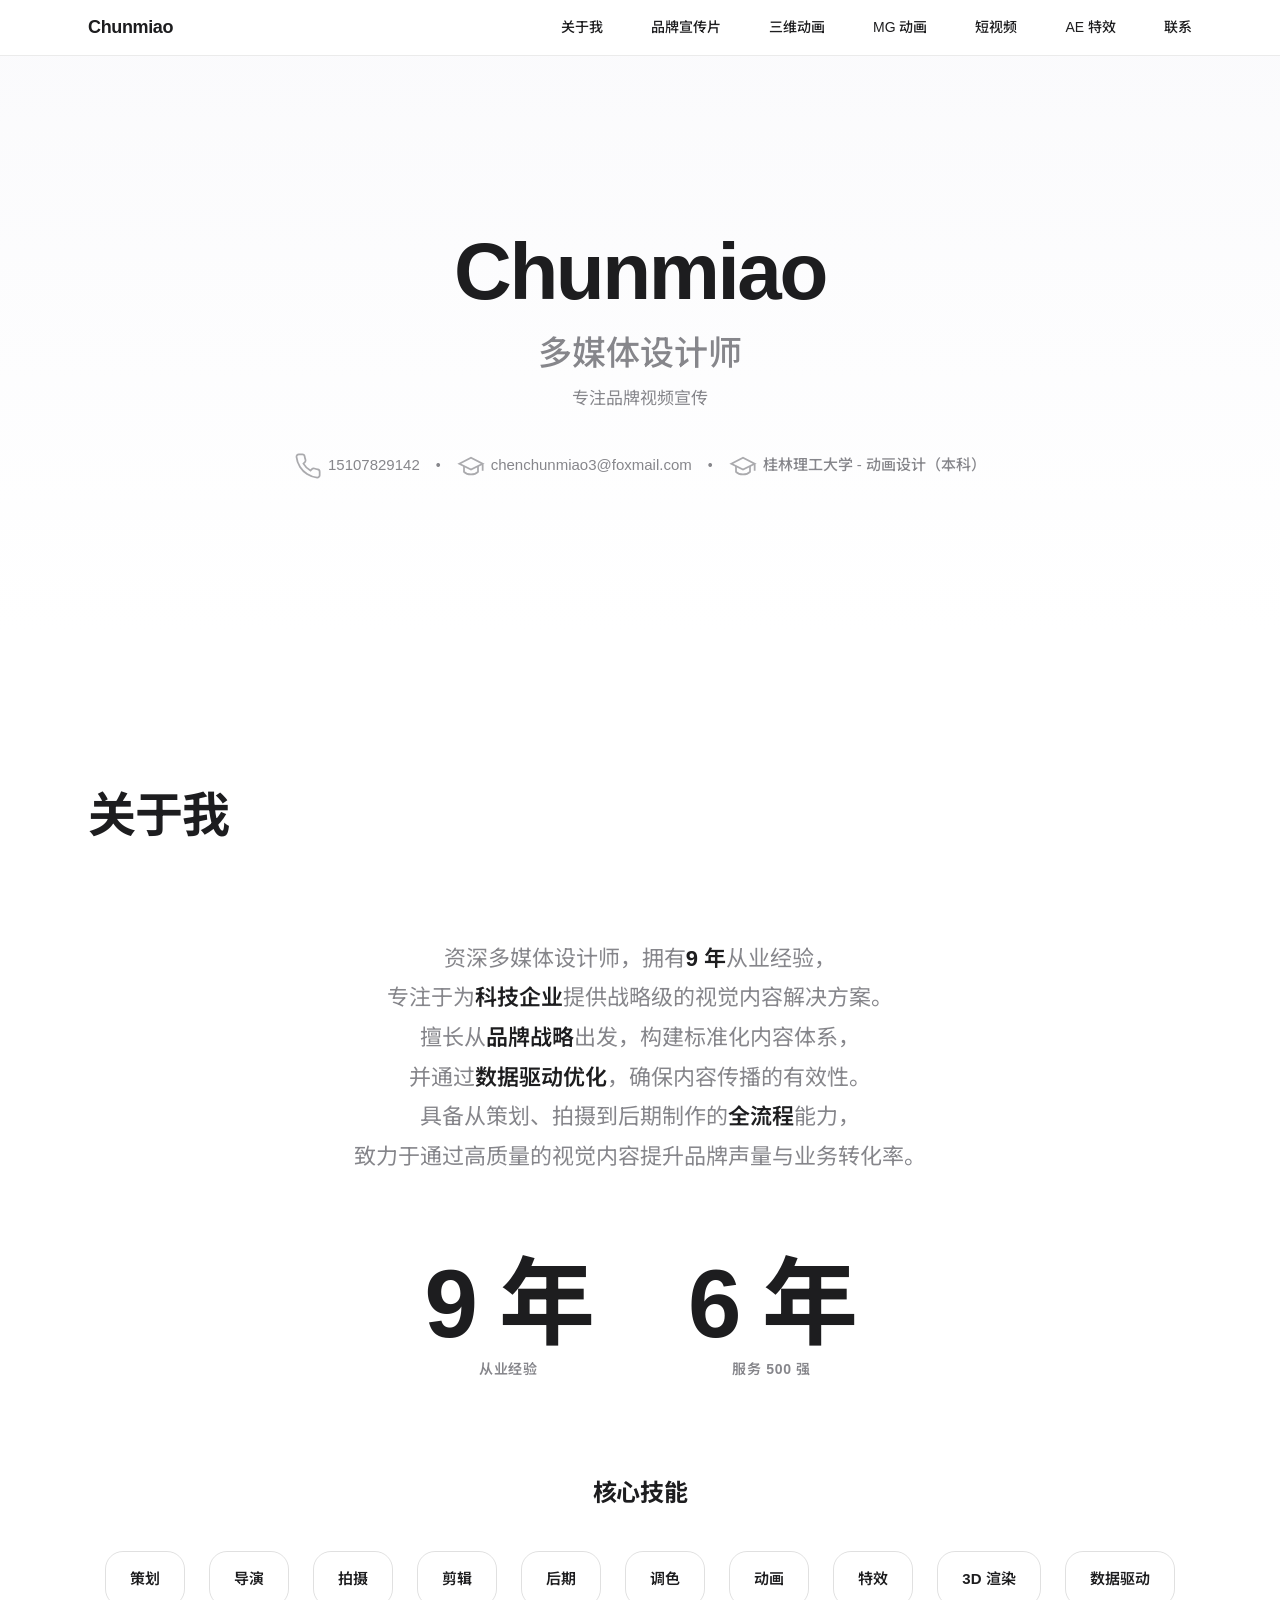
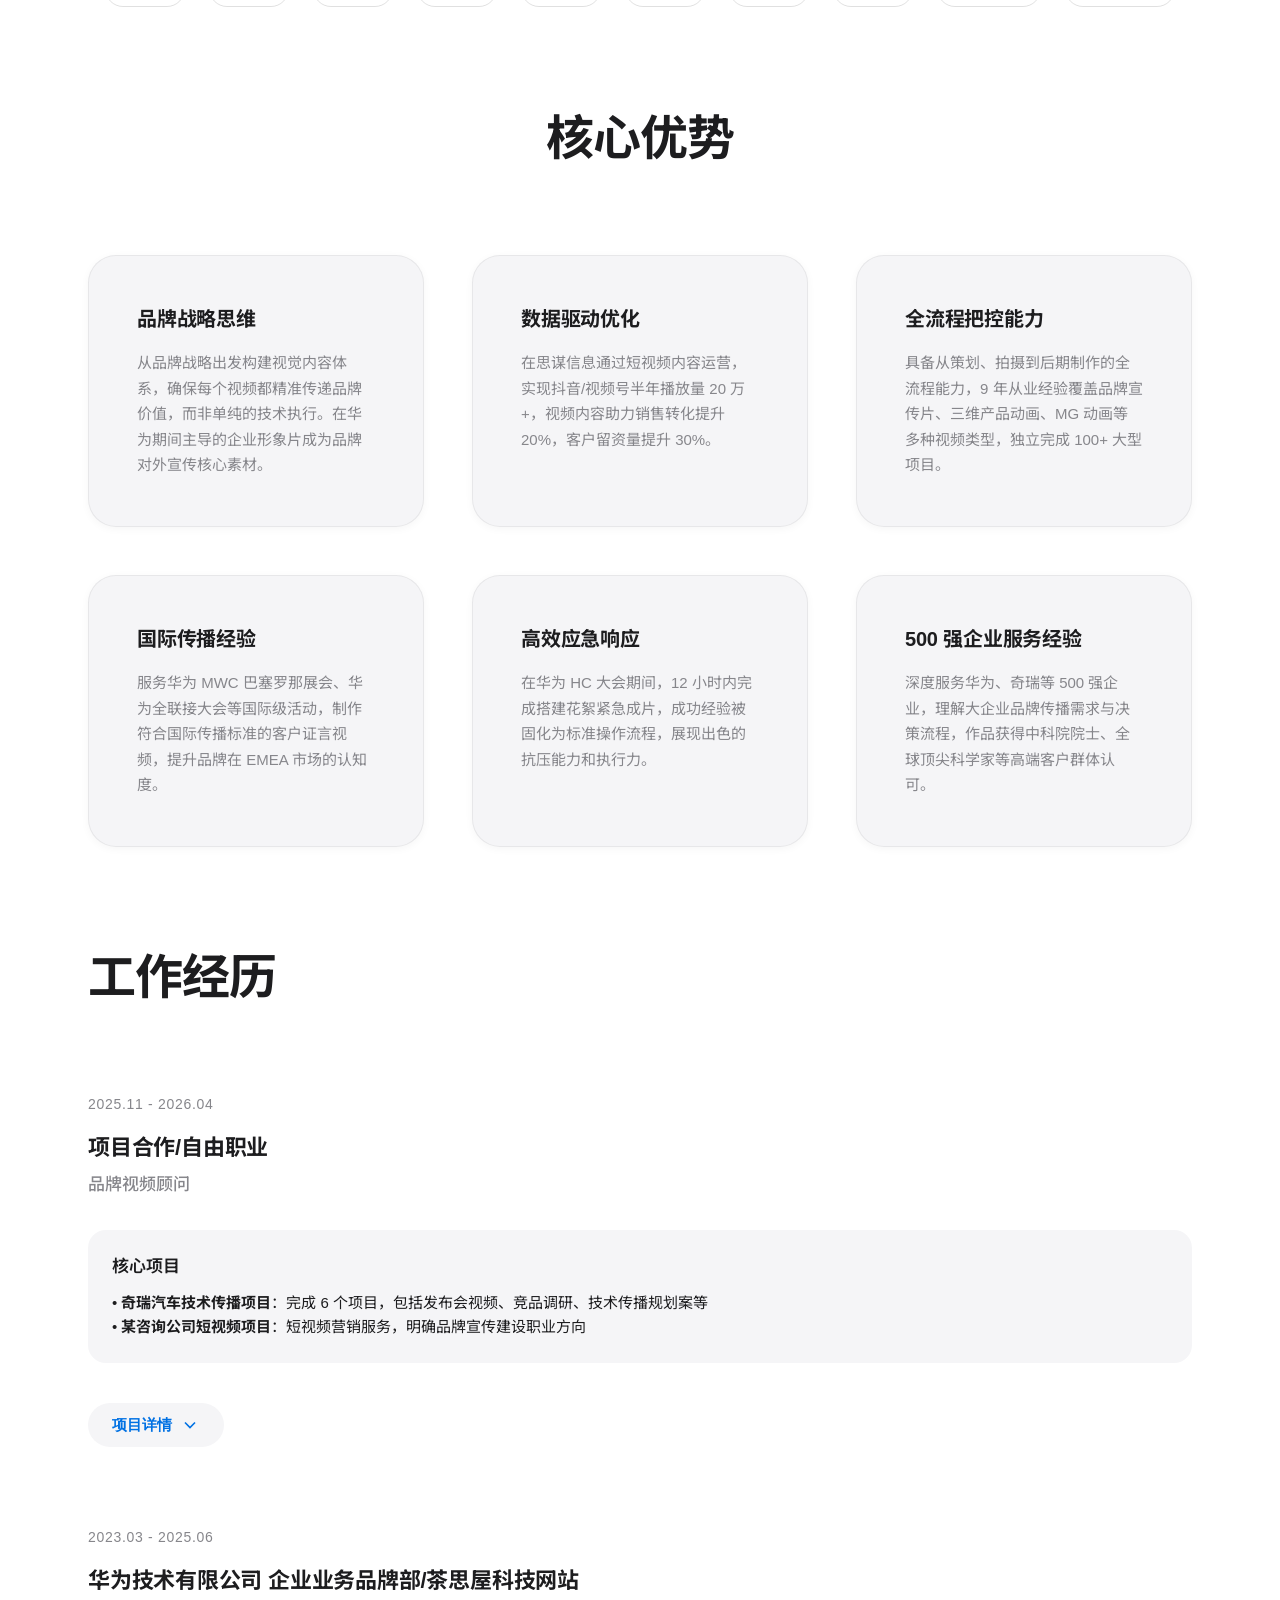
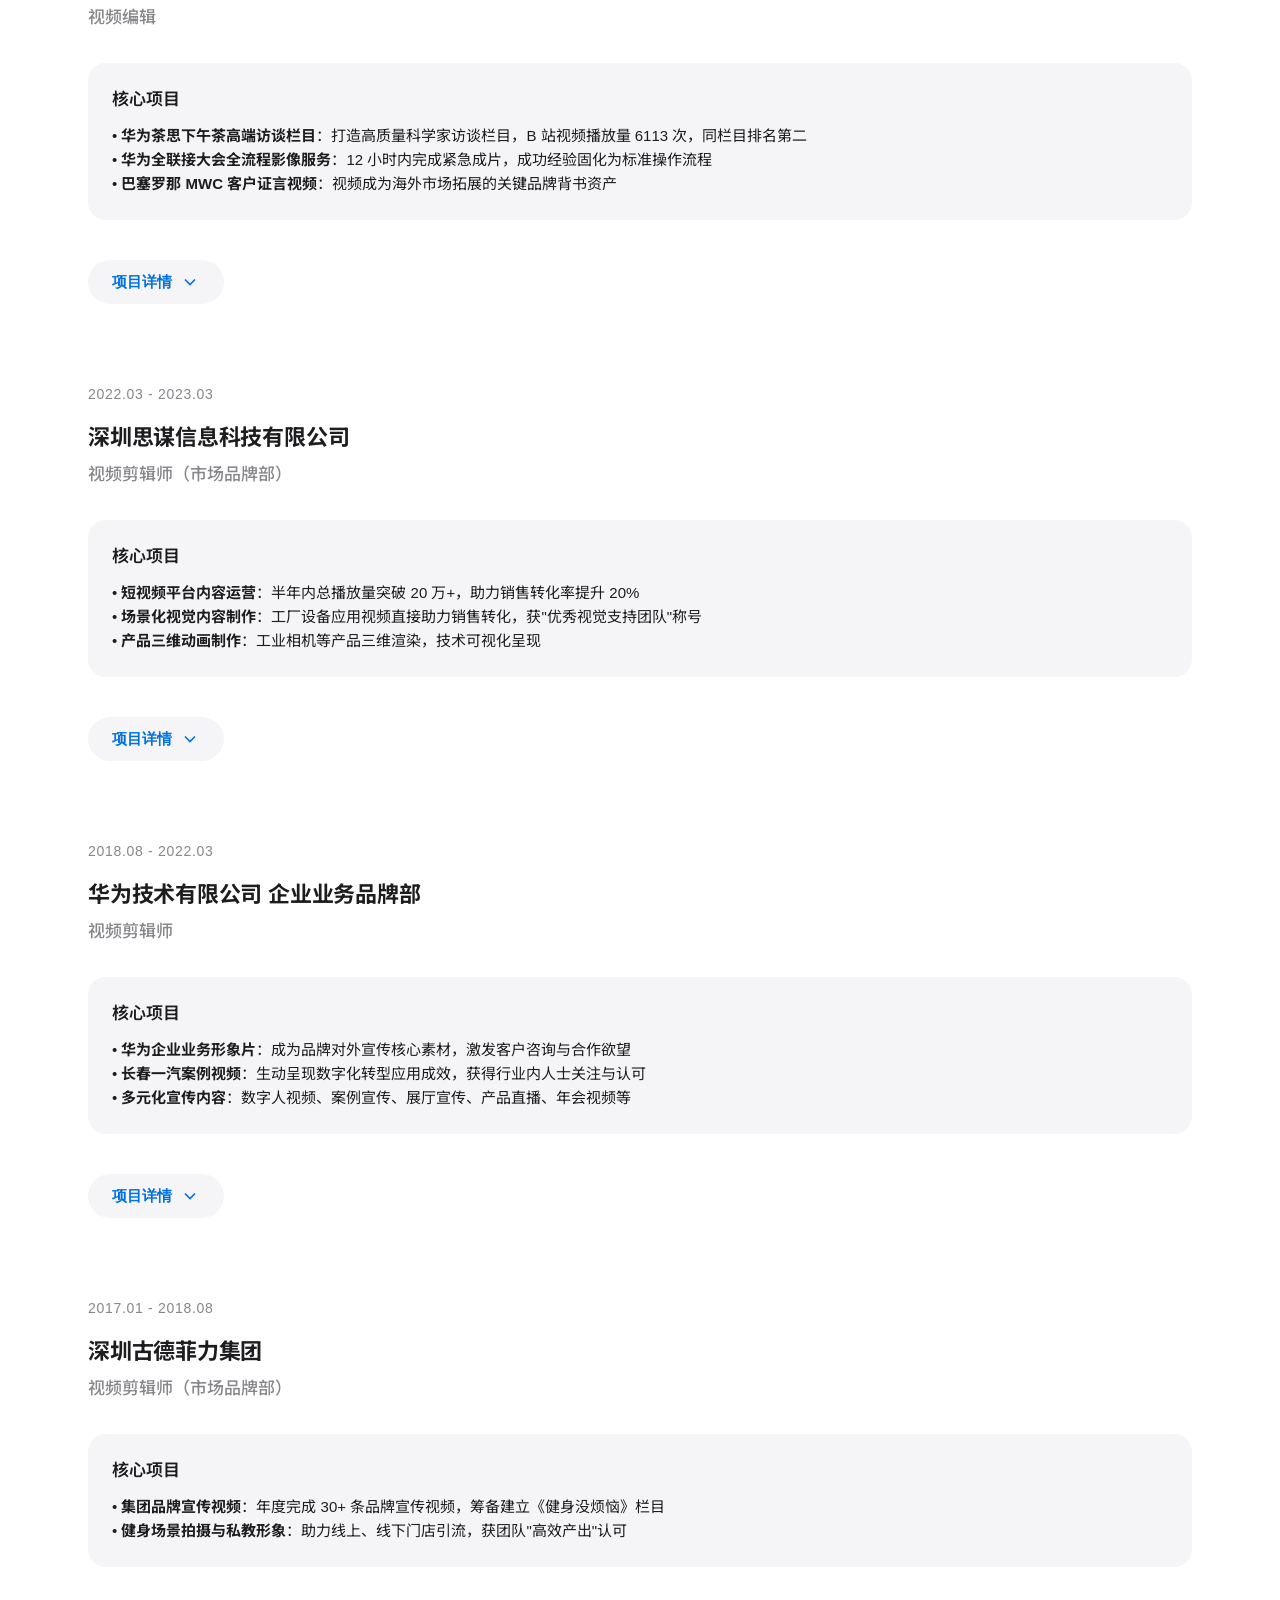
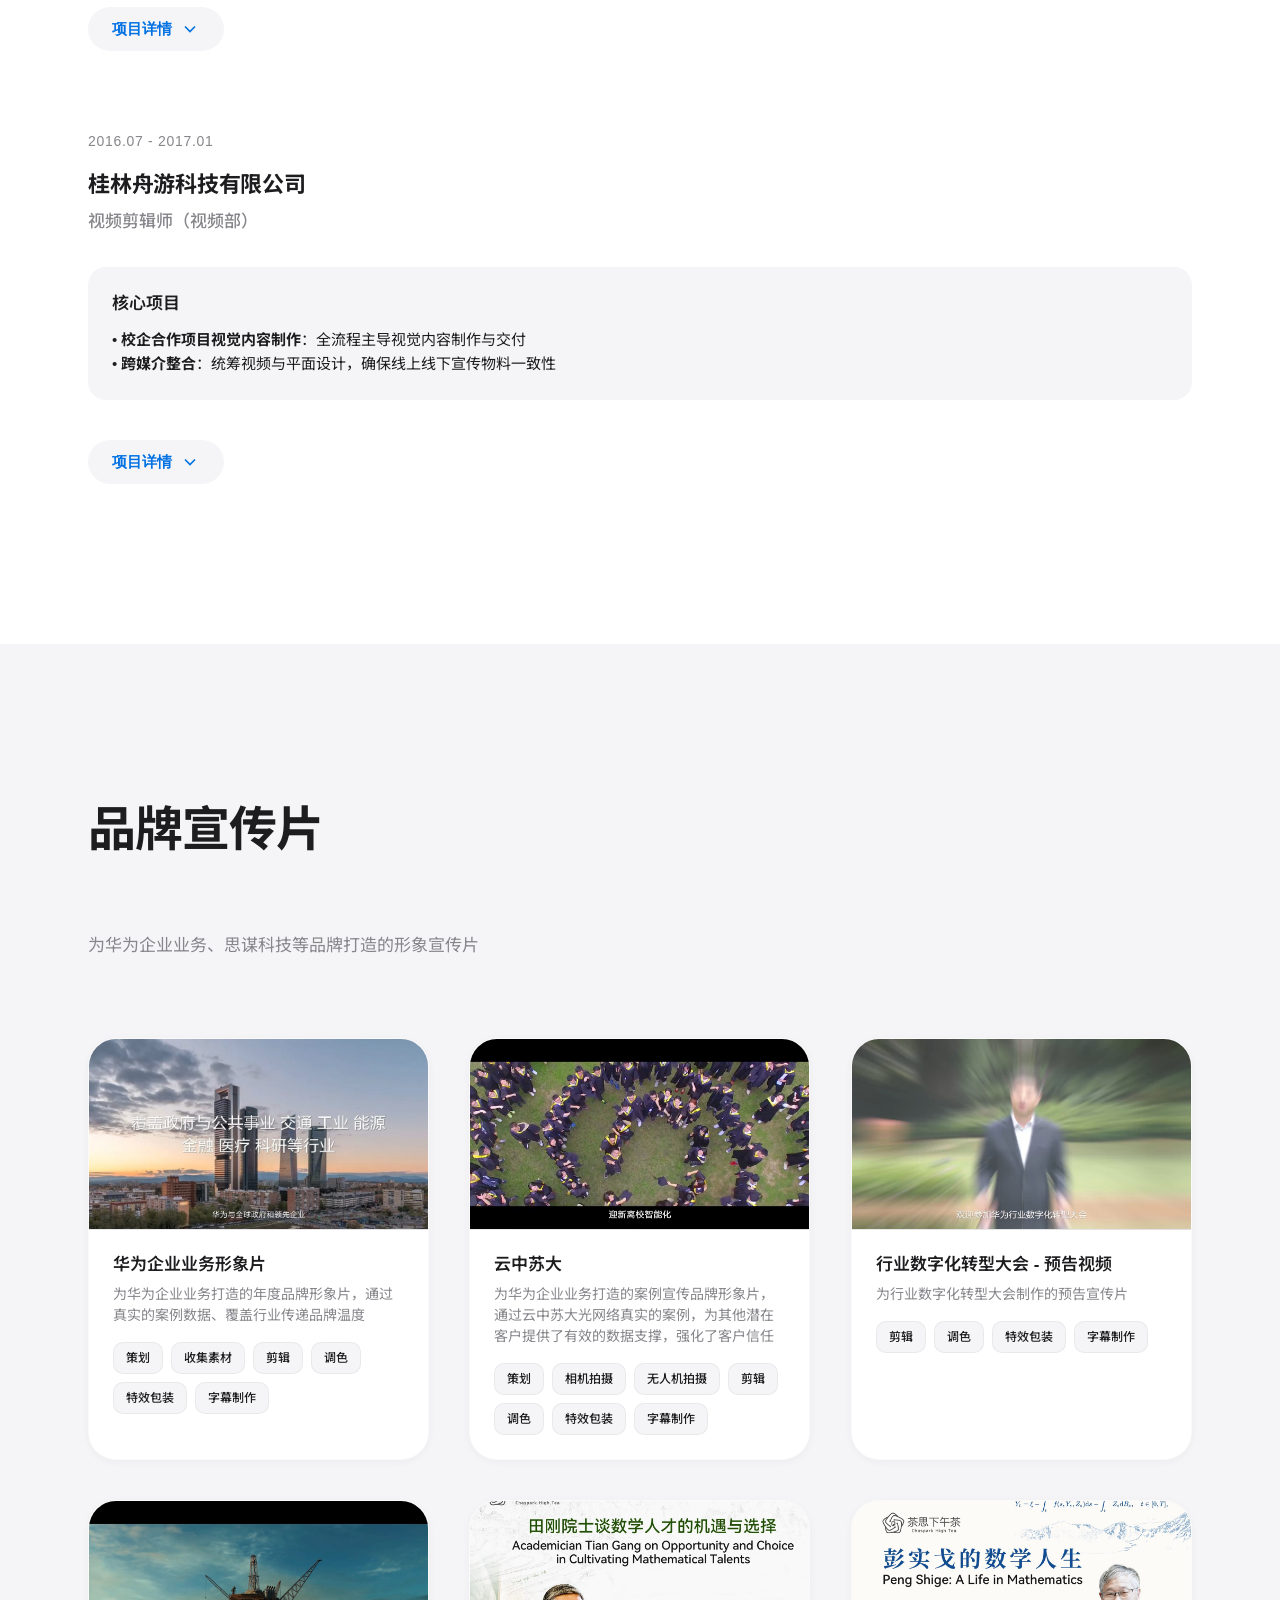
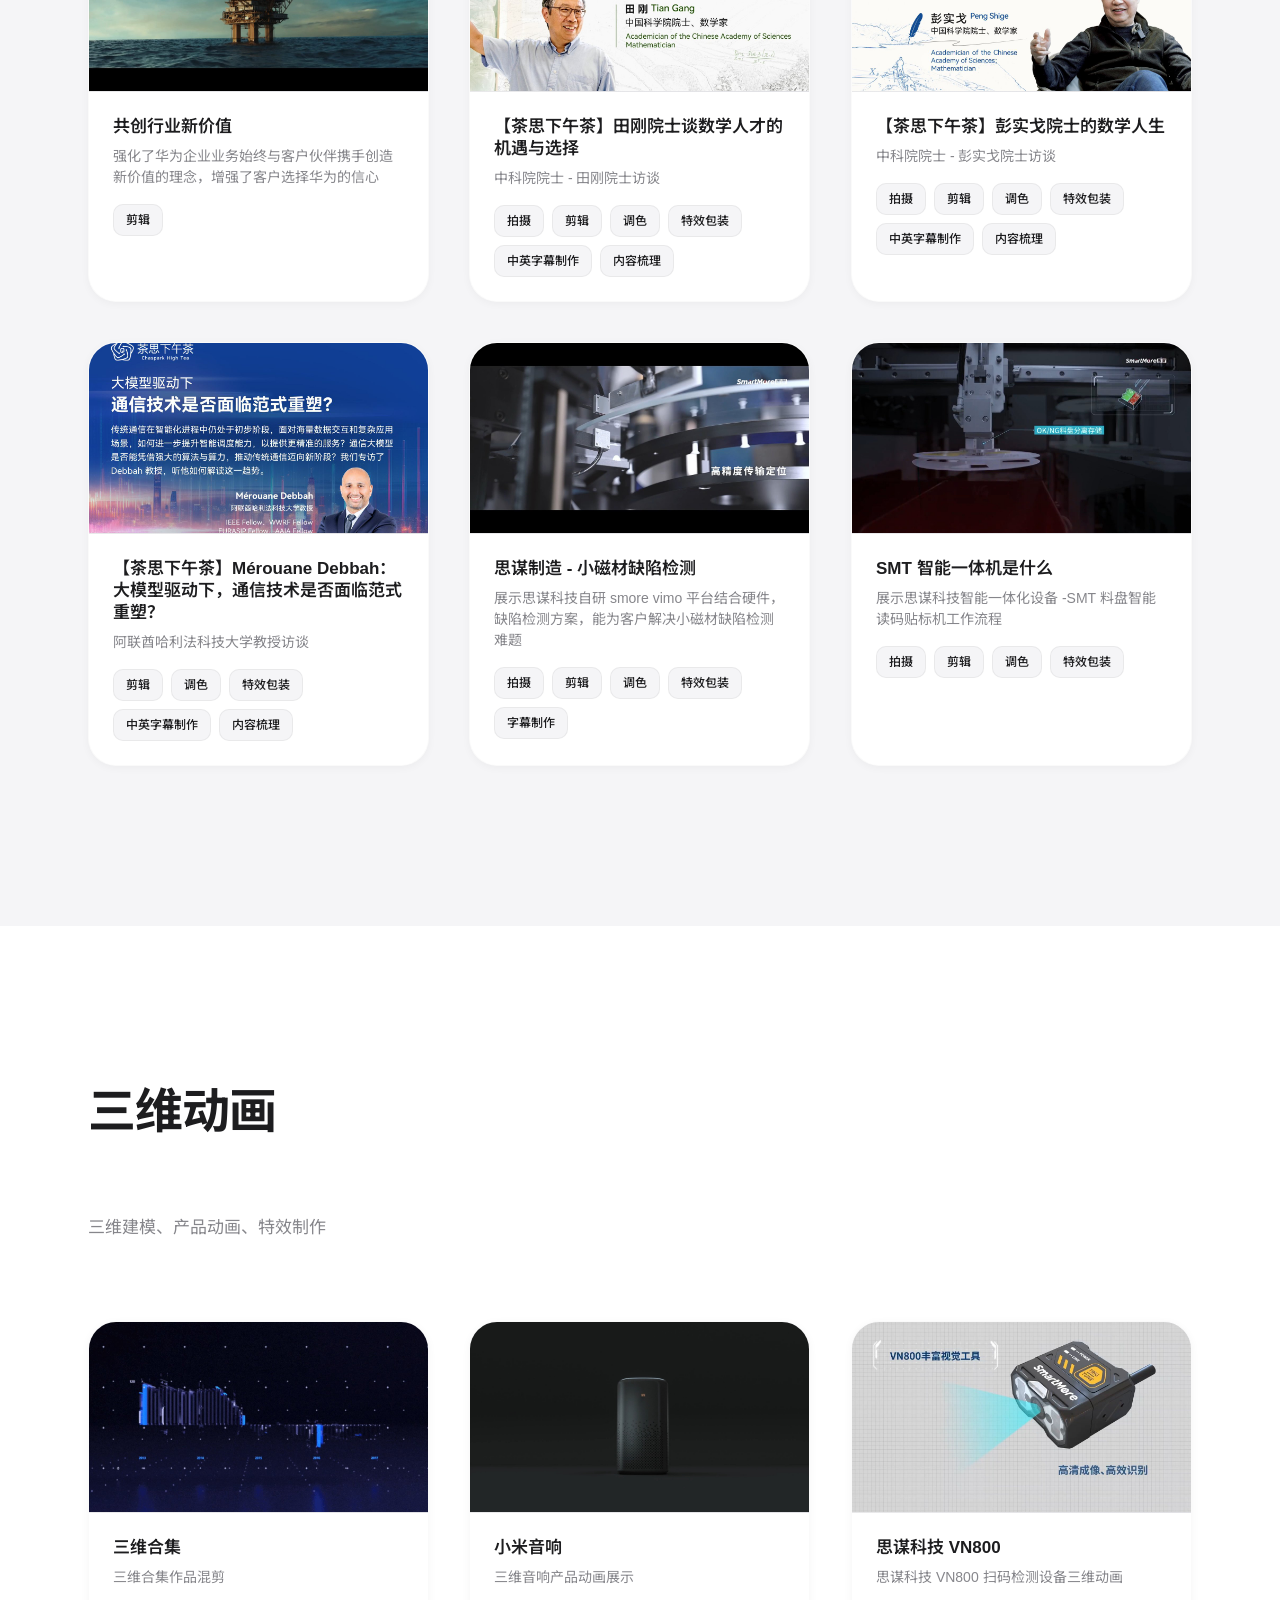
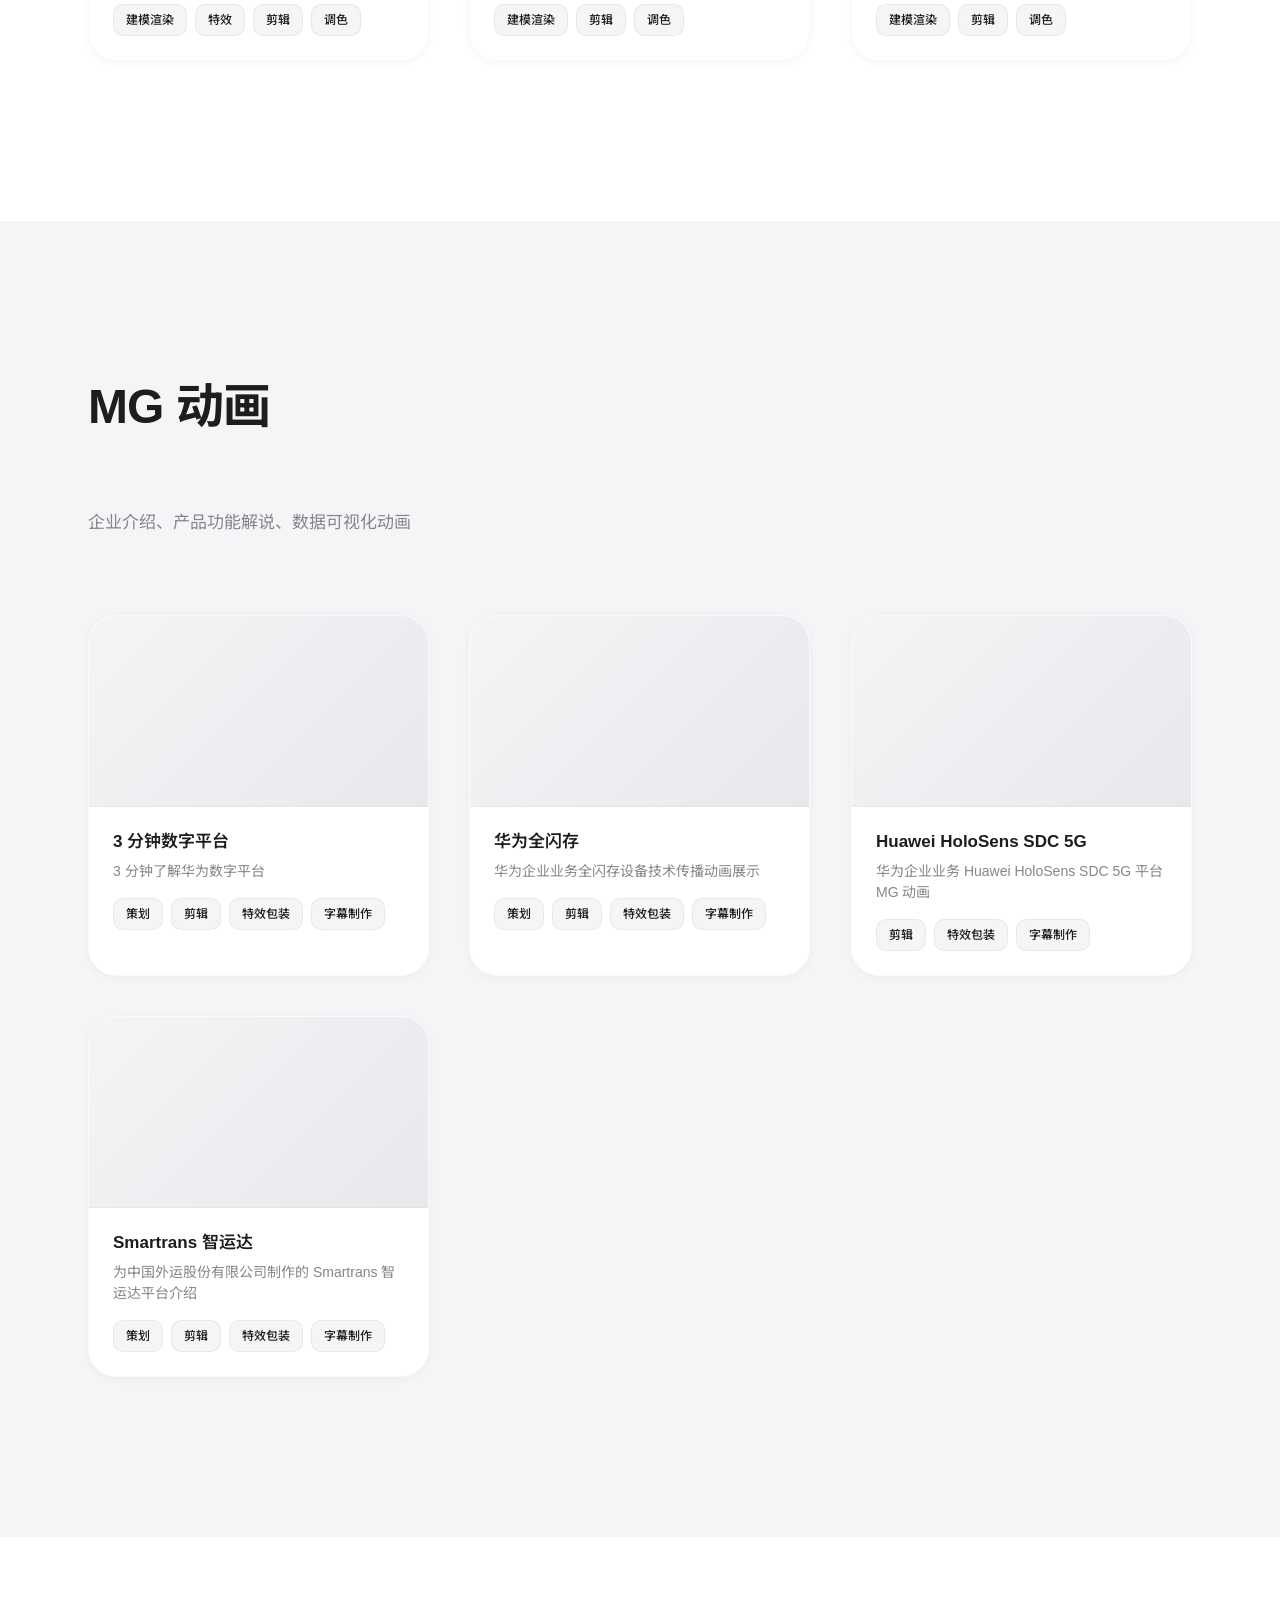
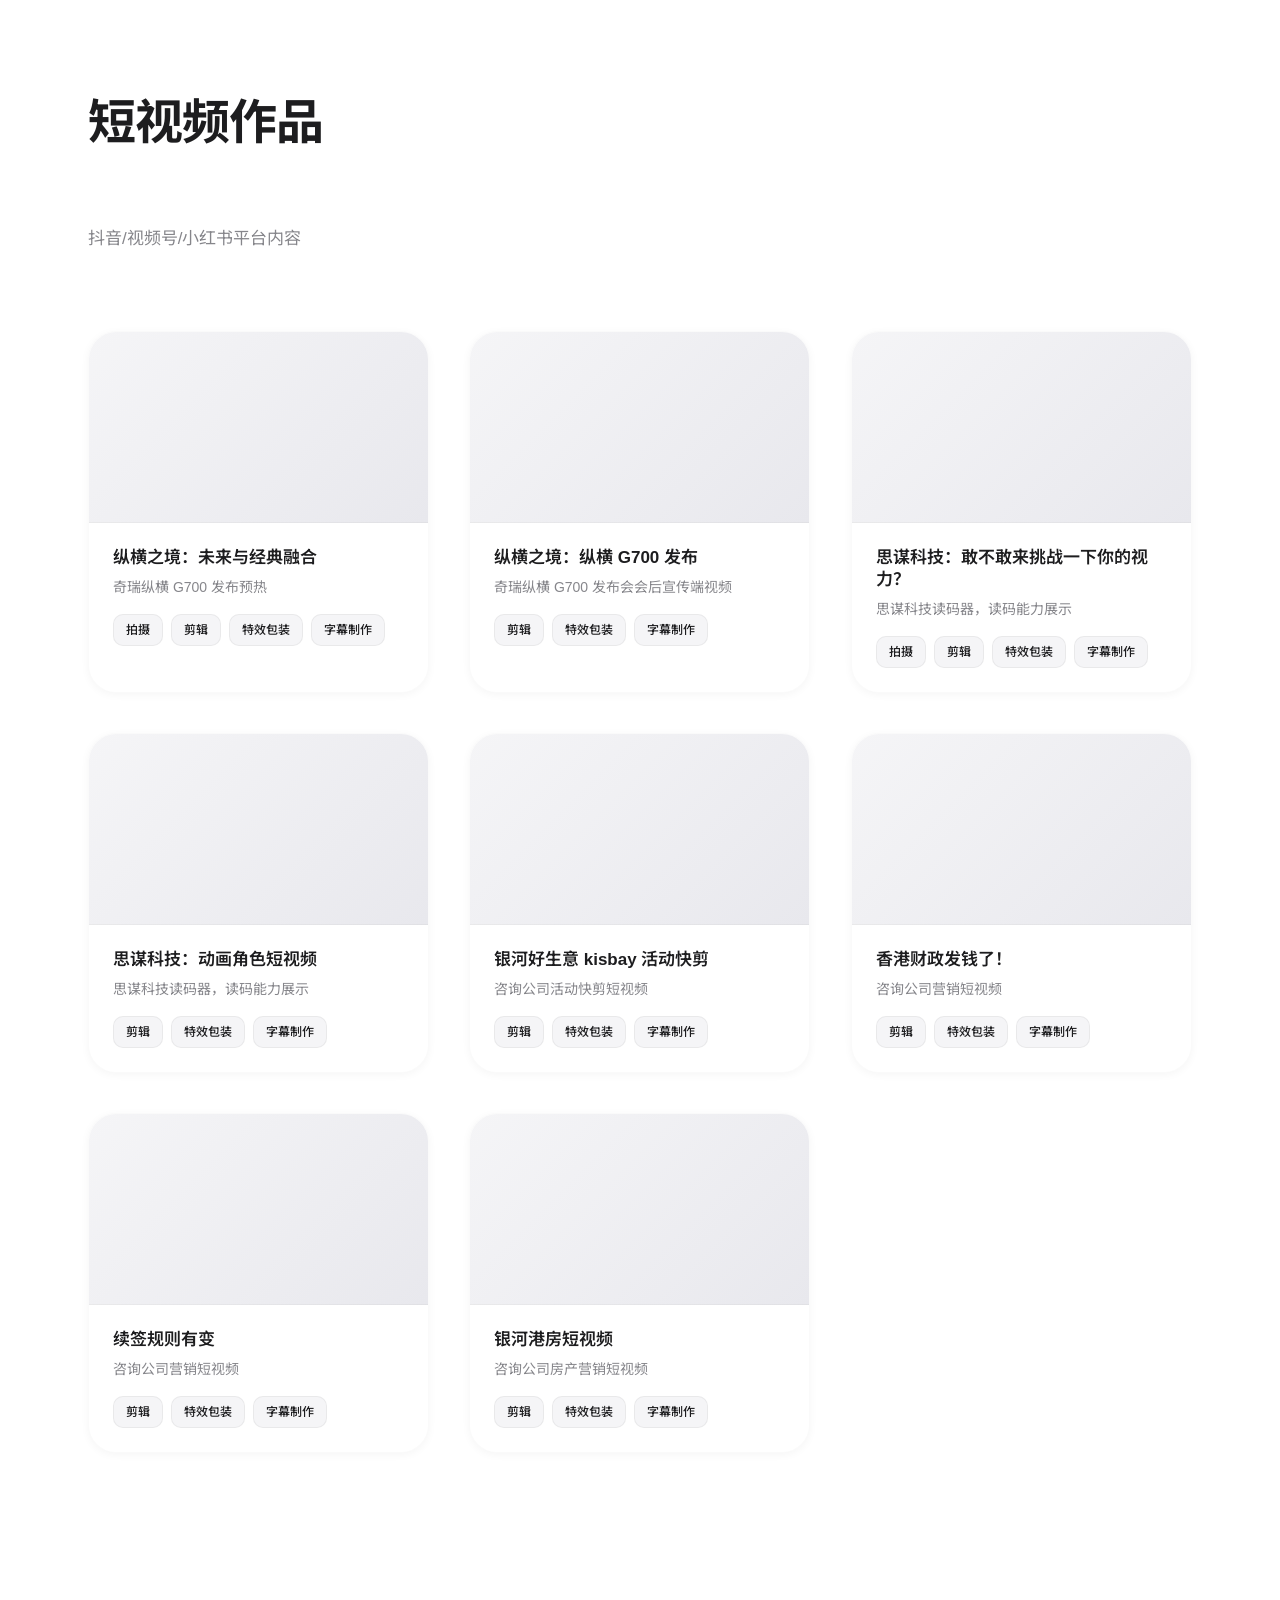
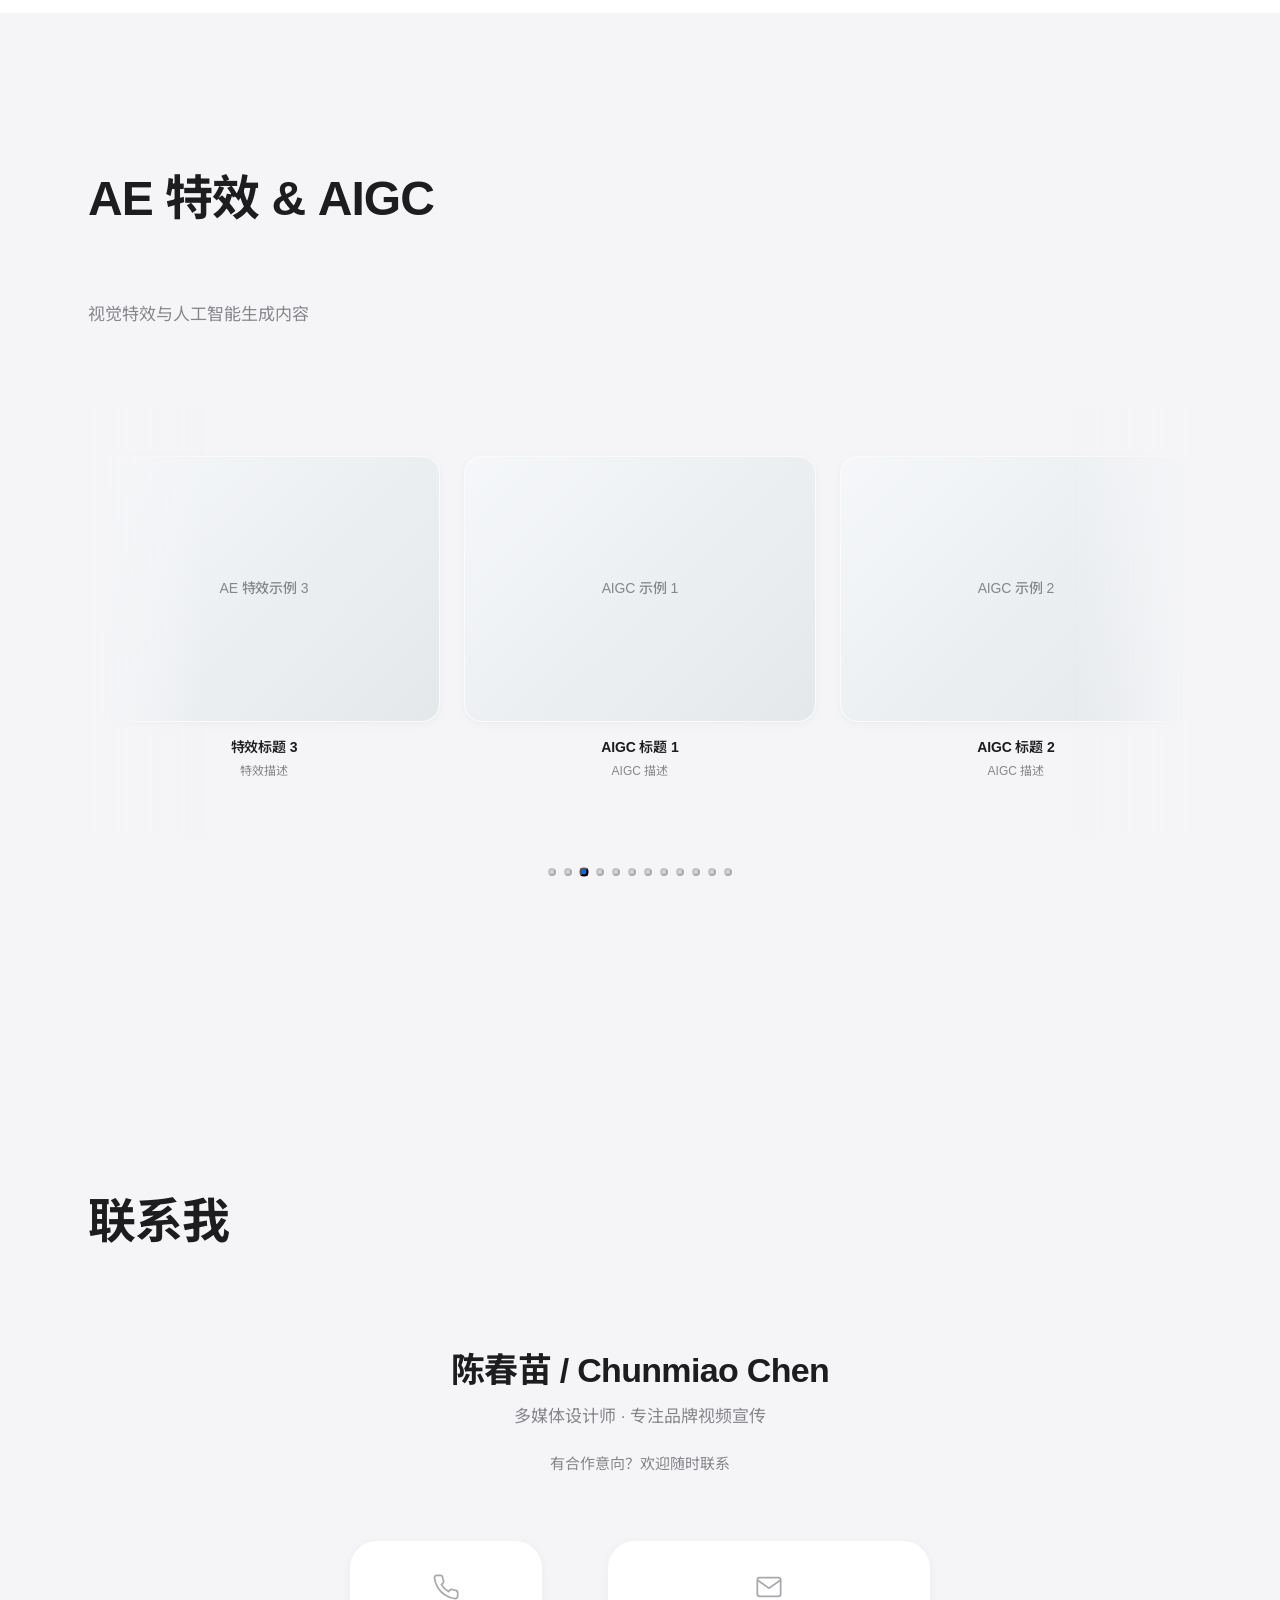
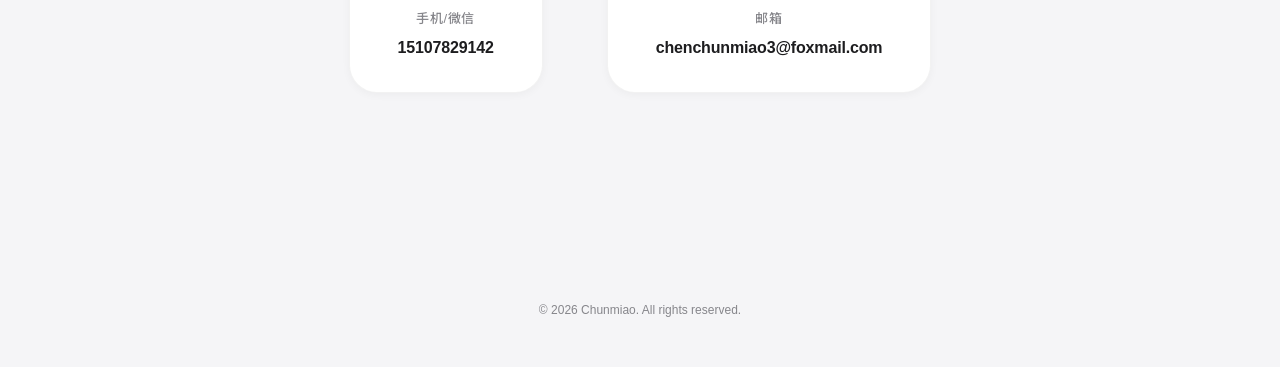
==== index.html @ 17e6dc2e "Add files via upload" ====
<!DOCTYPE html>
<html lang="zh-CN">
<head>
  <meta charset="UTF-8">
  <meta name="viewport" content="width=device-width, initial-scale=1.0">
  <meta name="description" content="Chunmiao - 专注品牌视频宣传创作者，多媒体设计师作品集">
  <meta name="author" content="Chunmiao">
  
  <title>Chunmiao | 多媒体设计师</title>
  
  <!-- Apple 风格字体栈 -->
  <link rel="preconnect" href="https://fonts.googleapis.com">
  <link rel="preconnect" href="https://fonts.gstatic.com" crossorigin>
  <link href="https://fonts.googleapis.com/css2?family=Noto+Sans+SC:wght@400;600;700&display=swap" rel="stylesheet">
  
  <link rel="stylesheet" href="styles.css">
</head>
<body>
  <!-- 导航栏 -->
  <nav class="navbar">
    <div class="nav-container">
      <a href="#" class="nav-logo">Chunmiao</a>
      <div class="nav-links">
        <a href="#about" class="nav-link">关于我</a>
        <a href="#brand" class="nav-link">品牌宣传片</a>
        <a href="#3d" class="nav-link">三维动画</a>
        <a href="#mg" class="nav-link">MG 动画</a>
        <a href="#short" class="nav-link">短视频</a>
        <a href="#ae" class="nav-link">AE 特效</a>
        <a href="#contact" class="nav-link">联系</a>
      </div>
    </div>
  </nav>

  <!-- Hero 区域 -->
  <section class="hero">
    <div class="hero-content">
      <h1 class="hero-title fade-in-up">Chunmiao</h1>
      <p class="hero-subtitle fade-in-up">多媒体设计师</p>
      <p class="hero-tagline fade-in-up">专注品牌视频宣传</p>
      <div class="hero-contact">
        <a href="tel:15107829142" class="hero-contact-item fade-in-up">
          <svg class="contact-icon" viewBox="0 0 24 24" fill="none" stroke="currentColor" stroke-width="1.5">
            <path d="M22 16.92v3a2 2 0 0 1-2.18 2 19.79 19.79 0 0 1-8.63-3.07 19.5 19.5 0 0 1-6-6 19.79 19.79 0 0 1-3.07-8.67A2 2 0 0 1 4.11 2h3a2 2 0 0 1 2 1.72 12.84 12.84 0 0 0 .7 2.81 2 2 0 0 1-.45 2.11L8.09 9.91a16 16 0 0 0 6 6l1.27-1.27a2 2 0 0 1 2.11-.45 12.84 12.84 0 0 0 2.81.7A2 2 0 0 1 22 16.92z"/>
          </svg>
          15107829142
        </a>
        <span class="hero-contact-separator fade-in-up">•</span>
        <a href="mailto:chenchunmiao3@foxmail.com" class="hero-contact-item fade-in-up">
          <svg class="contact-icon" viewBox="0 0 24 24" fill="none" stroke="currentColor" stroke-width="1.5">
            <path d="M22 10v6M2 10l10-5 10 5-10 5z"/>
            <path d="M6 12v5c3 3 9 3 12 0v-5"/>
          </svg>
          chenchunmiao3@foxmail.com
        </a>
        <span class="hero-contact-separator fade-in-up">•</span>
        <span class="hero-contact-item fade-in-up">
          <svg class="contact-icon" viewBox="0 0 24 24" fill="none" stroke="currentColor" stroke-width="1.5">
            <path d="M22 10v6M2 10l10-5 10 5-10 5z"/>
            <path d="M6 12v5c3 3 9 3 12 0v-5"/>
          </svg>
          桂林理工大学 - 动画设计（本科）
        </span>
      </div>
    </div>
  </section>

  <!-- 关于我 -->
  <section id="about" class="section">
    <div class="container">
      <h2 class="section-title">关于我</h2>
      <div class="about-content">
        <div class="about-text">
          <p class="about-intro">
            <span class="fade-in-up" style="display: inline-block;">资深多媒体设计师，拥有<strong>9 年</strong>从业经验，</span>
            <span class="fade-in-up" style="display: inline-block;">专注于为<strong>科技企业</strong>提供战略级的视觉内容解决方案。</span>
            <span class="fade-in-up" style="display: inline-block;">擅长从<strong>品牌战略</strong>出发，构建标准化内容体系，</span>
            <span class="fade-in-up" style="display: inline-block;">并通过<strong>数据驱动优化</strong>，确保内容传播的有效性。</span>
            <span class="fade-in-up" style="display: inline-block;">具备从策划、拍摄到后期制作的<strong>全流程</strong>能力，</span>
            <span class="fade-in-up" style="display: inline-block;">致力于通过高质量的视觉内容提升品牌声量与业务转化率。</span>
          </p>
          <div class="about-stats-inline">
            <div class="stat-inline fade-in-up">
              <span class="stat-number-inline">9 年</span>
              <span class="stat-label-inline">从业经验</span>
            </div>
            <div class="stat-inline fade-in-up">
              <span class="stat-number-inline">6 年</span>
              <span class="stat-label-inline">服务 500 强</span>
            </div>
          </div>
        </div>
      </div>
      <div class="about-skills">
        <h3 class="skills-title fade-in-up" data-order="-1">核心技能</h3>
        <div class="skills-grid">
          <span class="skill-tag fade-in-up" data-order="0">策划</span>
          <span class="skill-tag fade-in-up" data-order="1">导演</span>
          <span class="skill-tag fade-in-up" data-order="2">拍摄</span>
          <span class="skill-tag fade-in-up" data-order="3">剪辑</span>
          <span class="skill-tag fade-in-up" data-order="4">后期</span>
          <span class="skill-tag fade-in-up" data-order="5">调色</span>
          <span class="skill-tag fade-in-up" data-order="6">动画</span>
          <span class="skill-tag fade-in-up" data-order="7">特效</span>
          <span class="skill-tag fade-in-up" data-order="8">3D 渲染</span>
          <span class="skill-tag fade-in-up" data-order="9">数据驱动</span>
        </div>
      </div>

      <!-- 核心优势 -->
      <div class="about-advantages">
        <h3 class="advantages-title fade-in-up">核心优势</h3>
        <div class="advantages-grid">
          <div class="advantage-card fade-in-up">
            <h4 class="advantage-heading">品牌战略思维</h4>
            <p class="advantage-desc">从品牌战略出发构建视觉内容体系，确保每个视频都精准传递品牌价值，而非单纯的技术执行。在华为期间主导的企业形象片成为品牌对外宣传核心素材。</p>
          </div>
          <div class="advantage-card fade-in-up">
            <h4 class="advantage-heading">数据驱动优化</h4>
            <p class="advantage-desc">在思谋信息通过短视频内容运营，实现抖音/视频号半年播放量 20 万+，视频内容助力销售转化提升 20%，客户留资量提升 30%。</p>
          </div>
          <div class="advantage-card fade-in-up">
            <h4 class="advantage-heading">全流程把控能力</h4>
            <p class="advantage-desc">具备从策划、拍摄到后期制作的全流程能力，9 年从业经验覆盖品牌宣传片、三维产品动画、MG 动画等多种视频类型，独立完成 100+ 大型项目。</p>
          </div>
          <div class="advantage-card fade-in-up">
            <h4 class="advantage-heading">国际传播经验</h4>
            <p class="advantage-desc">服务华为 MWC 巴塞罗那展会、华为全联接大会等国际级活动，制作符合国际传播标准的客户证言视频，提升品牌在 EMEA 市场的认知度。</p>
          </div>
          <div class="advantage-card fade-in-up">
            <h4 class="advantage-heading">高效应急响应</h4>
            <p class="advantage-desc">在华为 HC 大会期间，12 小时内完成搭建花絮紧急成片，成功经验被固化为标准操作流程，展现出色的抗压能力和执行力。</p>
          </div>
          <div class="advantage-card fade-in-up">
            <h4 class="advantage-heading">500 强企业服务经验</h4>
            <p class="advantage-desc">深度服务华为、奇瑞等 500 强企业，理解大企业品牌传播需求与决策流程，作品获得中科院院士、全球顶尖科学家等高端客户群体认可。</p>
          </div>
        </div>
      </div>
      <div class="about-experience">
        <h2 class="experience-main-title">工作经历</h2>
        <div class="experience-timeline">
<!-- 工作经历 2：自由职业 -->
          <div class="experience-item">
            <div class="experience-time fade-in-up">2025.11 - 2026.04</div>
            <div class="experience-company fade-in-up">项目合作/自由职业</div>
            <div class="experience-role fade-in-up">品牌视频顾问</div>
            
            <!-- 摘要（固定显示） -->
            <div class="project-summary fade-in-up">
              <h4>核心项目</h4>
              <p>• <strong>奇瑞汽车技术传播项目</strong>：完成 6 个项目，包括发布会视频、竞品调研、技术传播规划案等</p>
              <p>• <strong>某咨询公司短视频项目</strong>：短视频营销服务，明确品牌宣传建设职业方向</p>
            </div>
            
            <!-- 折叠按钮 -->
            <button class="expand-toggle fade-in-up" onclick="toggleDetails(this)">
              <span class="btn-text">项目详情</span>
              <svg class="arrow" width="20" height="20" viewBox="0 0 24 24" fill="none" stroke="currentColor" stroke-width="2">
                <path d="M6 9l6 6 6-6"/>
              </svg>
            </button>
            
            <!-- 可折叠内容 -->
            <div class="collapsible-content">
              <div class="project-details">
                <h4>项目一：纵横汽车发布会短视频策划剪辑</h4>
                <div class="detail-section">
                  <strong>背景：</strong>
                  <span>为纵横汽车发布会制作宣发视频，用于会后传播与品牌曝光。</span>
                </div>
                <div class="detail-section">
                  <strong>职责：</strong>
                  <span>负责发布会短视频从创意到落地的全流程。</span>
                </div>
                <div class="detail-section">
                  <strong>行动：</strong>
                  <span>完成视频的创意策划、故事板绘制、拍摄指导、后期剪辑与合成。</span>
                </div>
                <div class="detail-section">
                  <strong>成果：</strong>
                  <span>成功制作出符合发布会调性的宣传视频，有效传递了核心信息，为发布会会后传播提供了关键素材。</span>
                </div>
              </div>
              
              <div class="project-details">
                <h4>项目二：车展调研（比亚迪技术）</h4>
                <div class="detail-section">
                  <strong>背景：</strong>
                  <span>调研竞品技术传播展示方式，为内部技术传播方案提供方向支撑。</span>
                </div>
                <div class="detail-section">
                  <strong>职责：</strong>
                  <span>负责竞品技术调研与分析。</span>
                </div>
                <div class="detail-section">
                  <strong>行动：</strong>
                  <span>深度调研比亚迪在车展展示的技术亮点，分析其技术路径、传播策略及用户感知点，并完成结构化汇报。</span>
                </div>
                <div class="detail-section">
                  <strong>成果：</strong>
                  <span>形成深度竞品分析报告，为团队提供了宝贵的市场洞察和决策依据，辅助自身技术传播策略的优化。</span>
                </div>
              </div>
              
              <div class="project-details">
                <h4>项目三：技术传播规划案撰写</h4>
                <div class="detail-section">
                  <strong>背景：</strong>
                  <span>支撑技术定义品牌高度宣传，强化用户对技术的信任。</span>
                </div>
                <div class="detail-section">
                  <strong>职责：</strong>
                  <span>制定技术传播规划案，从竞品分析 - 账号创建 - 内容策划 - 落地执行 - 传播渠道 - 数据收集 - 反馈优化形成完整闭环。</span>
                </div>
                <div class="detail-section">
                  <strong>行动：</strong>
                  <span>撰写整体技术传播方案和长期规划案，明确阶段目标、核心信息、渠道策略和衡量指标。</span>
                </div>
                <div class="detail-section">
                  <strong>成果：</strong>
                  <span>输出了体系化的技术传播路线图，确保了各项技术传播活动有章可循，协同一致，指向清晰的业务目标，构建用户与企业之间的信任桥梁。</span>
                </div>
              </div>
              
              <div class="project-details">
                <h4>项目四：发布会汽车技术亮点梳理与转化</h4>
                <div class="detail-section">
                  <strong>背景：</strong>
                  <span>发布会上屏材料撰写、用户语言转化。</span>
                </div>
                <div class="detail-section">
                  <strong>职责：</strong>
                  <span>将专业术语"翻译"为用户语言，使卖点传播清晰。</span>
                </div>
                <div class="detail-section">
                  <strong>行动：</strong>
                  <span>将复杂的汽车技术参数和术语，转化为用户可感知、易理解的利益点和场景化语言。</span>
                </div>
                <div class="detail-section">
                  <strong>成果：</strong>
                  <span>建立了技术信息的知识传播体系，显著提升了技术沟通的效率和共鸣感，为所有对外传播内容奠定了"用户导向"的基础。</span>
                </div>
              </div>
              
              <div class="project-details">
                <h4>项目五：冬季质量万里行技术方案活动策划</h4>
                <div class="detail-section">
                  <strong>背景：</strong>
                  <span>借助质量万里行活动，开展技术传播。</span>
                </div>
                <div class="detail-section">
                  <strong>职责：</strong>
                  <span>策划以技术为核心的主题落地活动。</span>
                </div>
                <div class="detail-section">
                  <strong>行动：</strong>
                  <span>策划"冬季质量万里行"活动整体方案，将技术验证融入实地挑战场景，策划活动流程、传播点及内容呈现形式。</span>
                </div>
                <div class="detail-section">
                  <strong>成果：</strong>
                  <span>打造了沉浸式的技术体验活动，通过真实严苛的环境验证产品可靠性，并生成大量可信内容，强化品牌技术实力印记。</span>
                </div>
              </div>
              
              <div class="project-details">
                <h4>项目六：汽车技术展具规划</h4>
                <div class="detail-section">
                  <strong>背景：</strong>
                  <span>以用户可触摸、可感知、可体验为核心，汽车展具为载体、展示技术如何解决用户痛点。</span>
                </div>
                <div class="detail-section">
                  <strong>职责：</strong>
                  <span>规划线下实体展示体验。</span>
                </div>
                <div class="detail-section">
                  <strong>行动：</strong>
                  <span>拉通研发部门，规划用于车展、展厅的技术展具，明确展示目标、互动体验方式、技术原理演示手法及整体视觉设计。</span>
                </div>
                <div class="detail-section">
                  <strong>成果：</strong>
                  <span>将抽象技术转化为可触摸、可感知的实体互动体验，策划参展活动，在线下场景有效吸引关注，并直观传递了技术核心价值。</span>
                </div>
              </div>
              
              <div class="project-details">
                <h4>某咨询公司短视频项目（2026.01-2026.04）</h4>
                <div class="detail-section">
                  <strong>背景：</strong>
                  <span>为深圳咨询公司提供短视频营销服务。</span>
                </div>
                <div class="detail-section">
                  <strong>职责：</strong>
                  <span>短视频内容策划与制作。</span>
                </div>
                <div class="detail-section">
                  <strong>行动：</strong>
                  <span>通过项目实践进一步明确品牌宣传建设的职业方向。</span>
                </div>
                <div class="detail-section">
                  <strong>成果：</strong>
                  <span>完成多个短视频项目，积累了品牌宣传建设实战经验。</span>
                </div>
              </div>
            </div>
          </div>
          
          

<!-- 工作经历 1：华为技术 -->
          <div class="experience-item">
            <div class="experience-time fade-in-up">2023.03 - 2025.06</div>
            <div class="experience-company fade-in-up">华为技术有限公司 企业业务品牌部/茶思屋科技网站</div>
            <div class="experience-role fade-in-up">视频编辑</div>
            
            <!-- 摘要（固定显示） -->
            <div class="project-summary fade-in-up">
              <h4>核心项目</h4>
              <p>• <strong>华为茶思下午茶高端访谈栏目</strong>：打造高质量科学家访谈栏目，B 站视频播放量 6113 次，同栏目排名第二</p>
              <p>• <strong>华为全联接大会全流程影像服务</strong>：12 小时内完成紧急成片，成功经验固化为标准操作流程</p>
              <p>• <strong>巴塞罗那 MWC 客户证言视频</strong>：视频成为海外市场拓展的关键品牌背书资产</p>
            </div>
            
            <!-- 折叠按钮 -->
            <button class="expand-toggle fade-in-up" onclick="toggleDetails(this)">
              <span class="btn-text">项目详情</span>
              <svg class="arrow" width="20" height="20" viewBox="0 0 24 24" fill="none" stroke="currentColor" stroke-width="2">
                <path d="M6 9l6 6 6-6"/>
              </svg>
            </button>
            
            <!-- 可折叠内容 -->
            <div class="collapsible-content">
              <div class="project-details">
                <h4>项目一：华为茶思下午茶高端访谈栏目</h4>
                <div class="detail-section">
                  <strong>背景：</strong>
                  <span>为提升华为黄大年茶思屋科技网站在全球顶尖科学家群体中的影响力，打造高质量访谈栏目。</span>
                </div>
                <div class="detail-section">
                  <strong>职责：</strong>
                  <span>项目主导，负责茶思下午茶栏目板块内容全流程制作与运营（策划、拍摄、后期、数据复盘）。</span>
                </div>
                <div class="detail-section">
                  <strong>行动：</strong>
                  <span>全流程主导，独立完成从嘉宾访谈拍摄（如把控现场访谈的灯光、构图与收音）到后期剪辑、AE 动效包装及文案梳理的全过程。数据驱动优化：系统性分析用户浏览数据（如停留时长、人群分布、浏览时间节点、点击量等），针对栏目中 Mérouane Debbah 教授技术访谈在 B 站播放量较低（282 次）的情况，总结出"技术内容需优化叙事结构"的经验，并应用于后续内容迭代。</span>
                </div>
                <div class="detail-section">
                  <strong>成果：</strong>
                  <span>主导的「田刚院士谈数学人才的机遇与选择」视频在 B 站获得 6113 次播放，在【茶思下午茶】栏目中排名第二，（同栏目中最高 6013 次）通过分析优化有效提升了同类型视频浏览量（比之前翻了 20 倍）与专业调性。</span>
                </div>
              </div>
              
              <div class="project-details">
                <h4>项目二：华为全联接大会（HC 大会）全流程影像服务</h4>
                <div class="detail-section">
                  <strong>背景：</strong>
                  <span>为年度旗舰活动"华为全联接大会"提供全周期影像支持，用于全球传播与客户转化。</span>
                </div>
                <div class="detail-section">
                  <strong>职责：</strong>
                  <span>前期 - 策划搭建、花絮拍摄脚本，组织团队分工并协调外部供应商完成拍摄、独立完成搭建视频；现场 - 重点客户参观跟拍；同步记录客户参观动态，实时整理影像素材；后期 - 按传播场景分类梳理素材，为社媒宣传提供即剪即用的内容基础。</span>
                </div>
                <div class="detail-section">
                  <strong>成果：</strong>
                  <span>高效响应与资产沉淀：针对管理层对会场搭建经验沉淀的特定需求，主导团队在一周内高效完成从策划到成片的全流程，视频作为关键过程资产用于内部复盘与知识传承。敏捷交付与标准建立：在华为全联接大会中，面对紧急需求，12 小时内完成搭建花絮的紧急成片，其成功经验被固化为标准操作流程，提升了团队整体应急响应能力。</span>
                </div>
              </div>
              
              <div class="project-details">
                <h4>项目三：巴塞罗那世界移动通信大会（MWC）客户证言视频制作与产品发布协同（海外展会项目）</h4>
                <div class="detail-section">
                  <strong>背景：</strong>
                  <span>为公司在全球顶级行业展会——巴塞罗那 MWC 上的品牌亮相，制作符合国际传播标准的客户证言视频及产品发布视频，核心目标为提升品牌在 EMEA（欧洲、中东、非洲）市场的认知度与信任度。</span>
                </div>
                <div class="detail-section">
                  <strong>职责：</strong>
                  <span>基于展会传播诉求，设计制作客户证言 keynote 视频；协助团队对接供应商供应商完成视频，全程指导特效风格与内容呈现，确保品牌在内容层面视觉与体验层面、合规层面、素材使用层面符合海外传播标准。</span>
                </div>
                <div class="detail-section">
                  <strong>成果：</strong>
                  <span>最终视频在展会主展区循环播放，该视频后续被作为标杆素材，应用于多个营销渠道，成为海外市场拓展的关键品牌背书资产。</span>
                </div>
              </div>
            </div>
          </div>
          
          

<!-- 工作经历 3：思谋信息 -->
          <div class="experience-item">
            <div class="experience-time fade-in-up">2022.03 - 2023.03</div>
            <div class="experience-company fade-in-up">深圳思谋信息科技有限公司</div>
            <div class="experience-role fade-in-up">视频剪辑师（市场品牌部）</div>
            
            <!-- 摘要（固定显示） -->
            <div class="project-summary fade-in-up">
              <h4>核心项目</h4>
              <p>• <strong>短视频平台内容运营</strong>：半年内总播放量突破 20 万+，助力销售转化率提升 20%</p>
              <p>• <strong>场景化视觉内容制作</strong>：工厂设备应用视频直接助力销售转化，获"优秀视觉支持团队"称号</p>
              <p>• <strong>产品三维动画制作</strong>：工业相机等产品三维渲染，技术可视化呈现</p>
            </div>
            
            <!-- 折叠按钮 -->
            <button class="expand-toggle fade-in-up" onclick="toggleDetails(this)">
              <span class="btn-text">项目详情</span>
              <svg class="arrow" width="20" height="20" viewBox="0 0 24 24" fill="none" stroke="currentColor" stroke-width="2">
                <path d="M6 9l6 6 6-6"/>
              </svg>
            </button>
            
            <!-- 可折叠内容 -->
            <div class="collapsible-content">
              <div class="project-details">
                <h4>项目一：短视频平台内容运营</h4>
                <div class="detail-section">
                  <strong>角色：</strong>
                  <span>负责市场品牌部短视频制作、3D 动画渲染、视觉内容策划等工作的统筹与执行，带领团队满足多部门宣传需求。</span>
                </div>
                <div class="detail-section">
                  <strong>职责：</strong>
                  <span>主导抖音、视频号等社交平台的内容策略与视频制作。聚焦机器视觉产品，独立完成脚本撰写、拍摄与后期剪辑。</span>
                </div>
                <div class="detail-section">
                  <strong>成果：</strong>
                  <span>运营抖音等平台视频内容，半年内总播放量突破 20 万+。通过制作清晰的产品教程类视频，直接助力销售转化率提升 20%，并间接促使客户留资量提升 30%，客诉率降低 15%。</span>
                </div>
              </div>
              
              <div class="project-details">
                <h4>项目二：场景化视觉内容制作</h4>
                <div class="detail-section">
                  <strong>职责：</strong>
                  <span>统筹客户案例拍摄与工厂设备应用场景记录，通过镜头语言呈现产品在实际生产中的落地效果。</span>
                </div>
                <div class="detail-section">
                  <strong>成果：</strong>
                  <span>工厂设备应用视频直接助力销售转化率提升 20%；因在客户工厂设备流程展示中的优质视觉支持，团队获重点客户授予"优秀视觉支持团队"称号。</span>
                </div>
              </div>
              
              <div class="project-details">
                <h4>项目三：产品三维动画制作</h4>
                <div class="detail-section">
                  <strong>职责：</strong>
                  <span>负责工业相机、业态镜头、产品一体机等产品的三维渲染、拍摄等，深入掌握了三维动画制作与渲染技能。</span>
                </div>
                <div class="detail-section">
                  <strong>实践应用：</strong>
                  <span>在工业相机产品宣传项目中，负责三维创意制作，结合产品核心技术亮点，将复杂的产品技术转化为直观易懂的三维动画内容。</span>
                </div>
              </div>
            </div>
          </div>
          
          

<!-- 工作经历 4：华为（2018-2022） -->
          <div class="experience-item">
            <div class="experience-time fade-in-up">2018.08 - 2022.03</div>
            <div class="experience-company fade-in-up">华为技术有限公司 企业业务品牌部</div>
            <div class="experience-role fade-in-up">视频剪辑师</div>
            
            <!-- 摘要（固定显示） -->
            <div class="project-summary fade-in-up">
              <h4>核心项目</h4>
              <p>• <strong>华为企业业务形象片</strong>：成为品牌对外宣传核心素材，激发客户咨询与合作欲望</p>
              <p>• <strong>长春一汽案例视频</strong>：生动呈现数字化转型应用成效，获得行业内人士关注与认可</p>
              <p>• <strong>多元化宣传内容</strong>：数字人视频、案例宣传、展厅宣传、产品直播、年会视频等</p>
            </div>
            
            <!-- 折叠按钮 -->
            <button class="expand-toggle fade-in-up" onclick="toggleDetails(this)">
              <span class="btn-text">项目详情</span>
              <svg class="arrow" width="20" height="20" viewBox="0 0 24 24" fill="none" stroke="currentColor" stroke-width="2">
                <path d="M6 9l6 6 6-6"/>
              </svg>
            </button>
            
            <!-- 可折叠内容 -->
            <div class="collapsible-content">
              <div class="project-details">
                <h4>项目一：华为企业业务形象片制作</h4>
                <div class="detail-section">
                  <strong>背景：</strong>
                  <span>打造符合品牌调性的科技感企业形象宣传内容，传递华为作为全球各行业数字化转型"同路人"与"赋能者"的定位。</span>
                </div>
                <div class="detail-section">
                  <strong>职责：</strong>
                  <span>全程主导内容策划与制作，包括基于宣传诉求梳理脚本框架、筛选核心素材、独立完成剪辑与调色；负责科技特效设计、无人机航拍统筹及背景音乐匹配。</span>
                </div>
                <div class="detail-section">
                  <strong>成果：</strong>
                  <span>产出的形象片精准传递企业科技属性，成为品牌对外宣传核心素材，通过展示众多成功的合作案例和美好的未来愿景，激发客户的咨询与合作欲望。</span>
                </div>
              </div>
              
              <div class="project-details">
                <h4>项目二：华为"共创行业新价值"企业 TVC</h4>
                <div class="detail-section">
                  <strong>背景：</strong>
                  <span>传递华为与合作伙伴共同携手创造新价值，用于全球传播与客户转化。</span>
                </div>
                <div class="detail-section">
                  <strong>职责：</strong>
                  <span>负责华为企业业务品牌 TVC 的后期剪辑与合成工作，通过剪辑节奏、画面组接和音乐氛围，强化影片的叙事张力与情感共鸣。</span>
                </div>
                <div class="detail-section">
                  <strong>成果：</strong>
                  <span>作品作为华为企业业务的重要宣传材料，传达了品牌的核心理念，展现了服务高端客户、处理复杂项目的专业经验。</span>
                </div>
              </div>
              
              <div class="project-details">
                <h4>项目三：长春一汽案例视频制作</h4>
                <div class="detail-section">
                  <strong>背景：</strong>
                  <span>制作高质量案例视频，展示公司解决方案在汽车行业的数字化转型应用成效。</span>
                </div>
                <div class="detail-section">
                  <strong>职责：</strong>
                  <span>主导视频全流程制作，基于客户业务场景与解决方案亮点策划脚本叙事框架；深入一汽工厂现场拍摄关键应用画面；策划并执行客户负责人访谈。</span>
                </div>
                <div class="detail-section">
                  <strong>成果：</strong>
                  <span>长春一汽案例视频生动呈现了公司解决方案在汽车生产中的数字化实际应用价值，在汽车行业展会、客户推介会等场合展示后，获得了行业内人士的关注与认可。</span>
                </div>
              </div>
              
              <div class="project-details">
                <h4>其他项目：多元化宣传内容制作</h4>
                <div class="detail-section">
                  <strong>内容：</strong>
                  <span>数字人视频、案例宣传、展厅宣传、产品宣传直播、产品三维制作、年会视频制作等多元化宣传内容。</span>
                </div>
              </div>
            </div>
          </div>
          
          

<!-- 工作经历 5：古德菲力集团 -->
          <div class="experience-item">
            <div class="experience-time fade-in-up">2017.01 - 2018.08</div>
            <div class="experience-company fade-in-up">深圳古德菲力集团</div>
            <div class="experience-role fade-in-up">视频剪辑师（市场品牌部）</div>
            
            <!-- 摘要（固定显示） -->
            <div class="project-summary fade-in-up">
              <h4>核心项目</h4>
              <p>• <strong>集团品牌宣传视频</strong>：年度完成 30+ 条品牌宣传视频，筹备建立《健身没烦恼》栏目</p>
              <p>• <strong>健身场景拍摄与私教形象</strong>：助力线上、线下门店引流，获团队"高效产出"认可</p>
            </div>
            
            <!-- 折叠按钮 -->
            <button class="expand-toggle fade-in-up" onclick="toggleDetails(this)">
              <span class="btn-text">项目详情</span>
              <svg class="arrow" width="20" height="20" viewBox="0 0 24 24" fill="none" stroke="currentColor" stroke-width="2">
                <path d="M6 9l6 6 6-6"/>
              </svg>
            </button>
            
            <!-- 可折叠内容 -->
            <div class="collapsible-content">
              <div class="project-details">
                <h4>集团品牌宣传视频</h4>
                <div class="detail-section">
                  <strong>工作内容：</strong>
                  <span>完善集团视觉形象宣传、提升门店私教形象展示、助力门店引流</span>
                </div>
                <div class="detail-section">
                  <strong>核心职责：</strong>
                  <span>主导集团品牌宣传视频全流程制作，涵盖健身场景拍摄、私教形象照片精修、课程宣传片剪辑、活动花絮包装剪辑，以及官网视觉设计。</span>
                </div>
                <div class="detail-section">
                  <strong>成果：</strong>
                  <span>年度完成 30+ 条品牌宣传视频，筹备建立了《健身没烦恼》栏目，助力线上、线下门店引流，获团队"高效产出"认可。</span>
                </div>
              </div>
            </div>
          </div>
          
          

<!-- 工作经历 6：舟游科技 -->
          <div class="experience-item">
            <div class="experience-time fade-in-up">2016.07 - 2017.01</div>
            <div class="experience-company fade-in-up">桂林舟游科技有限公司</div>
            <div class="experience-role fade-in-up">视频剪辑师（视频部）</div>
            
            <!-- 摘要（固定显示） -->
            <div class="project-summary fade-in-up">
              <h4>核心项目</h4>
              <p>• <strong>校企合作项目视觉内容制作</strong>：全流程主导视觉内容制作与交付</p>
              <p>• <strong>跨媒介整合</strong>：统筹视频与平面设计，确保线上线下宣传物料一致性</p>
            </div>
            
            <!-- 折叠按钮 -->
            <button class="expand-toggle fade-in-up" onclick="toggleDetails(this)">
              <span class="btn-text">项目详情</span>
              <svg class="arrow" width="20" height="20" viewBox="0 0 24 24" fill="none" stroke="currentColor" stroke-width="2">
                <path d="M6 9l6 6 6-6"/>
              </svg>
            </button>
            
            <!-- 可折叠内容 -->
            <div class="collapsible-content">
              <div class="project-details">
                <h4>校企合作项目视觉内容制作</h4>
                <div class="detail-section">
                  <strong>工作内容：</strong>
                  <span>对接项目，完成项目所需求的平面设计、拍摄、剪辑、包装等</span>
                </div>
                <div class="detail-section">
                  <strong>核心职责：</strong>
                  <span>独立负责校企合作项目的视觉内容全流程制作与交付，涵盖宣传视频策划拍摄剪辑、及配套平面物料（海报、手册）的创意设计与印刷落地。</span>
                </div>
                <div class="detail-section">
                  <strong>成果：</strong>
                  <span>全流程主导：精准对接校方与企业需求，主导完成从创意策划到成品交付的全环节。跨媒介整合：通过统筹视频与平面设计，确保了线上线下宣传物料在视觉与信息上的高度一致性。</span>
                </div>
              </div>
            </div>
          </div>
        </div>
      </div>
    </div>
  </section>

  <!-- 品牌宣传片 -->
  <section id="brand" class="section">
    <div class="container">
      <h2 class="section-title fade-in-up">品牌宣传片</h2>
      <p class="section-subtitle fade-in-up">为华为企业业务、思谋科技等品牌打造的形象宣传片</p>
      <div class="video-grid">
        
        <!-- 视频卡片 1：华为企业业务形象片 -->
        <article class="video-card fade-in-up clickable" data-bvid="BV1WiegzMECE" data-time="108.8">
          <div class="video-thumbnail">
            <img src="images/huawei-intro.jpg" loading="lazy">
            <div class="thumbnail-placeholder">
              <svg class="play-icon" viewBox="0 0 24 24" fill="currentColor">
                <path d="M8 5v14l11-7z"/>
              </svg>
            </div>
            <a href="https://www.bilibili.com/video/BV1WiegzMECE?t=108.8" target="_blank" class="video-link" title="点击播放视频"></a>
          </div>
          <div class="video-info">
            <h3 class="video-title">华为企业业务形象片</h3>
            <p class="video-desc">为华为企业业务打造的年度品牌形象片，通过真实的案例数据、覆盖行业传递品牌温度</p>
            <div class="video-tags">
              <span class="tag">策划</span>
              <span class="tag">收集素材</span>
              <span class="tag">剪辑</span>
              <span class="tag">调色</span>
              <span class="tag">特效包装</span>
              <span class="tag">字幕制作</span>
            </div>
          </div>
        </article>

        <!-- 视频卡片 2：云中苏大 -->
        <article class="video-card fade-in-up clickable" data-bvid="BV12hegzrEU9" data-time="2.1">
          <div class="video-thumbnail">
            <img src="images/yun-zhong-su-da.jpg" loading="lazy"><div class="thumbnail-placeholder">
              <svg class="play-icon" viewBox="0 0 24 24" fill="currentColor">
                <path d="M8 5v14l11-7z"/>
              </svg>
            </div>
            <a href="https://www.bilibili.com/video/BV12hegzrEU9?t=2.1" target="_blank" class="video-link" title="点击播放视频">
              
            </a>
          </div>
          <div class="video-info">
            <h3 class="video-title">云中苏大</h3>
            <p class="video-desc">为华为企业业务打造的案例宣传品牌形象片，通过云中苏大光网络真实的案例，为其他潜在客户提供了有效的数据支撑，强化了客户信任</p>
            <div class="video-tags">
              <span class="tag">策划</span>
              <span class="tag">相机拍摄</span>
              <span class="tag">无人机拍摄</span>
              <span class="tag">剪辑</span>
              <span class="tag">调色</span>
              <span class="tag">特效包装</span>
              <span class="tag">字幕制作</span>
            </div>
            </div></article>

        <!-- 视频卡片 3：行业数字化转型大会 - 预告视频 -->
        <article class="video-card fade-in-up clickable" data-bvid="BV1WiegzMErt" data-time="1.4">
          <div class="video-thumbnail">
            <img src="images/digital-transformation.jpg" loading="lazy"><div class="thumbnail-placeholder">
              <svg class="play-icon" viewBox="0 0 24 24" fill="currentColor">
                <path d="M8 5v14l11-7z"/>
              </svg>
            </div>
            <a href="https://www.bilibili.com/video/BV1WiegzMErt?t=1.4" target="_blank" class="video-link" title="点击播放视频">
              
            </a>
          </div>
          <div class="video-info">
            <h3 class="video-title">行业数字化转型大会 - 预告视频</h3>
            <p class="video-desc">为行业数字化转型大会制作的预告宣传片</p>
            <div class="video-tags">
              <span class="tag">剪辑</span>
              <span class="tag">调色</span>
              <span class="tag">特效包装</span>
              <span class="tag">字幕制作</span>
            </div>
            </div></article>

        <!-- 视频卡片 4：共创行业新价值 -->
        <article class="video-card fade-in-up clickable" data-bvid="BV1KYegz3Ecb" data-time="0.5">
          <div class="video-thumbnail">
            <img src="images/create-value.jpg" loading="lazy"><div class="thumbnail-placeholder">
              <svg class="play-icon" viewBox="0 0 24 24" fill="currentColor">
                <path d="M8 5v14l11-7z"/>
              </svg>
            </div>
            <a href="https://www.bilibili.com/video/BV1KYegz3Ecb?t=0.5" target="_blank" class="video-link" title="点击播放视频">
              
            </a>
          </div>
          <div class="video-info">
            <h3 class="video-title">共创行业新价值</h3>
            <p class="video-desc">强化了华为企业业务始终与客户伙伴携手创造新价值的理念，增强了客户选择华为的信心</p>
            <div class="video-tags">
              <span class="tag">剪辑</span>
            </div>
            </div></article>

        <!-- 视频卡片 5：田刚院士谈数学人才的机遇与选择 -->
        <article class="video-card fade-in-up clickable" data-bvid="BV1GGukzmEQd" data-time="71.1">
          <div class="video-thumbnail">
            <img src="images/tian-gang.jpg" loading="lazy"><div class="thumbnail-placeholder">
              <svg class="play-icon" viewBox="0 0 24 24" fill="currentColor">
                <path d="M8 5v14l11-7z"/>
              </svg>
            </div>
            <a href="https://www.bilibili.com/video/BV1GGukzmEQd?t=71.1" target="_blank" class="video-link" title="点击播放视频">
              
            </a>
          </div>
          <div class="video-info">
            <h3 class="video-title">【茶思下午茶】田刚院士谈数学人才的机遇与选择</h3>
            <p class="video-desc">中科院院士 - 田刚院士访谈</p>
            <div class="video-tags">
              <span class="tag">拍摄</span>
              <span class="tag">剪辑</span>
              <span class="tag">调色</span>
              <span class="tag">特效包装</span>
              <span class="tag">中英字幕制作</span>
              <span class="tag">内容梳理</span>
            </div>
            </div></article>

        <!-- 视频卡片 6：彭实戈院士的数学人生 -->
        <article class="video-card fade-in-up clickable" data-bvid="BV1vjp9zDEsA" data-time="104.0">
          <div class="video-thumbnail">
            <img src="images/peng-shige.jpg" loading="lazy"><div class="thumbnail-placeholder">
              <svg class="play-icon" viewBox="0 0 24 24" fill="currentColor">
                <path d="M8 5v14l11-7z"/>
              </svg>
            </div>
            <a href="https://www.bilibili.com/video/BV1vjp9zDEsA?t=104.0" target="_blank" class="video-link" title="点击播放视频">
              
            </a>
          </div>
          <div class="video-info">
            <h3 class="video-title">【茶思下午茶】彭实戈院士的数学人生</h3>
            <p class="video-desc">中科院院士 - 彭实戈院士访谈</p>
            <div class="video-tags">
              <span class="tag">拍摄</span>
              <span class="tag">剪辑</span>
              <span class="tag">调色</span>
              <span class="tag">特效包装</span>
              <span class="tag">中英字幕制作</span>
              <span class="tag">内容梳理</span>
            </div>
            </div></article>

        <!-- 视频卡片 7：Mérouane Debbah：大模型驱动下，通信技术是否面临范式重塑？ -->
        <article class="video-card fade-in-up clickable" data-bvid="BV1adX6YGEJv" data-time="34.4">
          <div class="video-thumbnail">
            <img src="images/merouane-debbah.jpg" loading="lazy"><div class="thumbnail-placeholder">
              <svg class="play-icon" viewBox="0 0 24 24" fill="currentColor">
                <path d="M8 5v14l11-7z"/>
              </svg>
            </div>
            <a href="https://www.bilibili.com/video/BV1adX6YGEJv?t=34.4" target="_blank" class="video-link" title="点击播放视频">
              
            </a>
          </div>
          <div class="video-info">
            <h3 class="video-title">【茶思下午茶】Mérouane Debbah：大模型驱动下，通信技术是否面临范式重塑？</h3>
            <p class="video-desc">阿联酋哈利法科技大学教授访谈</p>
            <div class="video-tags">
              <span class="tag">剪辑</span>
              <span class="tag">调色</span>
              <span class="tag">特效包装</span>
              <span class="tag">中英字幕制作</span>
              <span class="tag">内容梳理</span>
            </div>
            </div></article>

        <!-- 视频卡片 8：思谋制造 - 小磁材缺陷检测 -->
        <article class="video-card fade-in-up clickable" data-bvid="BV1eXvAzME4i" data-time="7.3">
          <div class="video-thumbnail">
            <img src="images/smo-magnet.jpg" loading="lazy"><div class="thumbnail-placeholder">
              <svg class="play-icon" viewBox="0 0 24 24" fill="currentColor">
                <path d="M8 5v14l11-7z"/>
              </svg>
            </div>
            <a href="https://www.bilibili.com/video/BV1eXvAzME4i?t=7.3" target="_blank" class="video-link" title="点击播放视频">
              
            </a>
          </div>
          <div class="video-info">
            <h3 class="video-title">思谋制造 - 小磁材缺陷检测</h3>
            <p class="video-desc">展示思谋科技自研 smore vimo 平台结合硬件，缺陷检测方案，能为客户解决小磁材缺陷检测难题</p>
            <div class="video-tags">
              <span class="tag">拍摄</span>
              <span class="tag">剪辑</span>
              <span class="tag">调色</span>
              <span class="tag">特效包装</span>
              <span class="tag">字幕制作</span>
            </div>
            </div></article>

        <!-- 视频卡片 9：SMT 智能一体机是什么 -->
        <article class="video-card fade-in-up clickable" data-bvid="BV15XvAzMEcu" data-time="4.7">
          <div class="video-thumbnail">
            <img src="images/smo-defect.jpg" loading="lazy"><div class="thumbnail-placeholder">
              <svg class="play-icon" viewBox="0 0 24 24" fill="currentColor">
                <path d="M8 5v14l11-7z"/>
              </svg>
            </div>
            <a href="https://www.bilibili.com/video/BV15XvAzMEcu?t=4.7" target="_blank" class="video-link" title="点击播放视频">
              
            </a>
          </div>
          <div class="video-info">
            <h3 class="video-title">SMT 智能一体机是什么</h3>
            <p class="video-desc">展示思谋科技智能一体化设备 -SMT 料盘智能读码贴标机工作流程</p>
            <div class="video-tags">
              <span class="tag">拍摄</span>
              <span class="tag">剪辑</span>
              <span class="tag">调色</span>
              <span class="tag">特效包装</span>
            </div>
            </div></article>

      </div>
    </div>
  </section>

  <!-- 三维动画 -->
  <section id="3d" class="section">
    <div class="container">
      <h2 class="section-title fade-in-up">三维动画</h2>
      <p class="section-subtitle fade-in-up">三维建模、产品动画、特效制作</p>
      <div class="video-grid">
        
        <!-- 视频卡片 10：三维合集 -->
        <article class="video-card fade-in-up clickable" data-bvid="BV1tgvkBJEn8" data-time="23.2">
          <div class="video-thumbnail">
            <img src="images/smart-factory.jpg" loading="lazy"><div class="thumbnail-placeholder">
              <svg class="play-icon" viewBox="0 0 24 24" fill="currentColor">
                <path d="M8 5v14l11-7z"/>
              </svg>
            </div>
            <a href="https://www.bilibili.com/video/BV1tgvkBJEn8?t=23.2" target="_blank" class="video-link" title="点击播放视频">
              
            </a>
          </div>
          <div class="video-info">
            <h3 class="video-title">三维合集</h3>
            <p class="video-desc">三维合集作品混剪</p>
            <div class="video-tags">
              <span class="tag">建模渲染</span><span class="tag">特效</span>
              <span class="tag">剪辑</span>
              <span class="tag">调色</span>
            </div>
            </div></article>

        <!-- 视频卡片 11：小米音响 -->
        <article class="video-card fade-in-up clickable" data-bvid="BV1J2egzhEK5" data-time="3.3">
          <div class="video-thumbnail">
            <img src="images/ai-quality.jpg" loading="lazy"><div class="thumbnail-placeholder">
              <svg class="play-icon" viewBox="0 0 24 24" fill="currentColor">
                <path d="M8 5v14l11-7z"/>
              </svg>
            </div>
            <a href="https://www.bilibili.com/video/BV1J2egzhEK5?t=3.3" target="_blank" class="video-link" title="点击播放视频">
              
            </a>
          </div>
          <div class="video-info">
            <h3 class="video-title">小米音响</h3>
            <p class="video-desc">三维音响产品动画展示</p>
            <div class="video-tags">
              <span class="tag">建模渲染</span>
              <span class="tag">剪辑</span>
              <span class="tag">调色</span>
            </div>
            </div></article>

        <!-- 视频卡片 12：思谋科技 VN800 -->
        <article class="video-card fade-in-up clickable" data-bvid="BV1TgvkBJER3" data-time="1.4">
          <div class="video-thumbnail">
            <img src="images/robot-control.jpg" loading="lazy"><div class="thumbnail-placeholder">
              <svg class="play-icon" viewBox="0 0 24 24" fill="currentColor">
                <path d="M8 5v14l11-7z"/>
              </svg>
            </div>
            <a href="https://www.bilibili.com/video/BV1TgvkBJER3?t=1.4" target="_blank" class="video-link" title="点击播放视频">
              
            </a>
          </div>
          <div class="video-info">
            <h3 class="video-title">思谋科技 VN800</h3>
            <p class="video-desc">思谋科技 VN800 扫码检测设备三维动画</p>
            <div class="video-tags">
              <span class="tag">建模渲染</span>
              <span class="tag">剪辑</span>
              <span class="tag">调色</span>
            </div>
            </div></article>

      </div>
    </div>
  </section>

  <!-- MG 动画 -->
  <section id="mg" class="section">
    <div class="container">
      <h2 class="section-title">MG 动画</h2>
      <p class="section-subtitle">企业介绍、产品功能解说、数据可视化动画</p>
      <div class="video-grid">
        
        <!-- 视频卡片 1: 3 分钟数字平台 -->
        <article class="video-card fade-in-up clickable" data-bvid="BV1ZMoFBKELV" data-time="29.1">
          <div class="video-thumbnail">
            <div class="thumbnail-placeholder">
              <svg class="play-icon" viewBox="0 0 24 24" fill="currentColor">
                <path d="M8 5v14l11-7z"/>
              </svg>
            </div>
            <a href="https://www.bilibili.com/video/BV1ZMoFBKELV?t=29.1" target="_blank" class="video-link" title="点击播放视频"></a>
          </div>
          <div class="video-info">
            <h3 class="video-title">3 分钟数字平台</h3>
            <p class="video-desc">3 分钟了解华为数字平台</p>
            <div class="video-tags">
              <span class="tag">策划</span>
              <span class="tag">剪辑</span>
              <span class="tag">特效包装</span>
              <span class="tag">字幕制作</span>
            </div>
          </div>
        </article>

        <!-- 视频卡片 2: 华为全闪存 -->
        <article class="video-card fade-in-up clickable" data-bvid="BV1SFvPzaEDd" data-time="12.5">
          <div class="video-thumbnail">
            <div class="thumbnail-placeholder">
              <svg class="play-icon" viewBox="0 0 24 24" fill="currentColor">
                <path d="M8 5v14l11-7z"/>
              </svg>
            </div>
            <a href="https://www.bilibili.com/video/BV1SFvPzaEDd?t=12.5" target="_blank" class="video-link" title="点击播放视频"></a>
          </div>
          <div class="video-info">
            <h3 class="video-title">华为全闪存</h3>
            <p class="video-desc">华为企业业务全闪存设备技术传播动画展示</p>
            <div class="video-tags">
              <span class="tag">策划</span>
              <span class="tag">剪辑</span>
              <span class="tag">特效包装</span>
              <span class="tag">字幕制作</span>
            </div>
          </div>
        </article>

        <!-- 视频卡片 3: Huawei HoloSens SDC 5G -->
        <article class="video-card fade-in-up clickable" data-bvid="BV13wvkBREbq" data-time="15.7">
          <div class="video-thumbnail">
            <div class="thumbnail-placeholder">
              <svg class="play-icon" viewBox="0 0 24 24" fill="currentColor">
                <path d="M8 5v14l11-7z"/>
              </svg>
            </div>
            <a href="https://www.bilibili.com/video/BV13wvkBREbq?t=15.7" target="_blank" class="video-link" title="点击播放视频"></a>
          </div>
          <div class="video-info">
            <h3 class="video-title">Huawei HoloSens SDC 5G</h3>
            <p class="video-desc">华为企业业务 Huawei HoloSens SDC 5G 平台 MG 动画</p>
            <div class="video-tags">
              <span class="tag">剪辑</span>
              <span class="tag">特效包装</span>
              <span class="tag">字幕制作</span>
            </div>
          </div>
        </article>

        <!-- 视频卡片 4: Smartrans 智运达 -->
        <article class="video-card fade-in-up clickable" data-bvid="BV1SFvPzaEU1" data-time="2.0">
          <div class="video-thumbnail">
            <div class="thumbnail-placeholder">
              <svg class="play-icon" viewBox="0 0 24 24" fill="currentColor">
                <path d="M8 5v14l11-7z"/>
              </svg>
            </div>
            <a href="https://www.bilibili.com/video/BV1SFvPzaEU1?t=2.0" target="_blank" class="video-link" title="点击播放视频"></a>
          </div>
          <div class="video-info">
            <h3 class="video-title">Smartrans 智运达</h3>
            <p class="video-desc">为中国外运股份有限公司制作的 Smartrans 智运达平台介绍</p>
            <div class="video-tags">
              <span class="tag">策划</span>
              <span class="tag">剪辑</span>
              <span class="tag">特效包装</span>
              <span class="tag">字幕制作</span>
            </div>
          </div>
        </article>

      </div>
    </div>
  </section>

<!-- 短视频 -->
  <section id="short" class="section">
    <div class="container">
      <h2 class="section-title">短视频作品</h2>
      <p class="section-subtitle">抖音/视频号/小红书平台内容</p>
      <div class="video-grid">
        
        <!-- 视频卡片 1: 纵横之境：未来与经典融合 -->
        <article class="video-card fade-in-up clickable" data-bvid="BV1wsdQBWE21" data-time="0.4">
          <div class="video-thumbnail">
            <div class="thumbnail-placeholder">
              <svg class="play-icon" viewBox="0 0 24 24" fill="currentColor">
                <path d="M8 5v14l11-7z"/>
              </svg>
            </div>
            <a href="https://www.bilibili.com/video/BV1wsdQBWE21?t=0.4" target="_blank" class="video-link" title="点击播放视频"></a>
          </div>
          <div class="video-info">
            <h3 class="video-title">纵横之境：未来与经典融合</h3>
            <p class="video-desc">奇瑞纵横 G700 发布预热</p>
            <div class="video-tags">
              <span class="tag">拍摄</span>
              <span class="tag">剪辑</span>
              <span class="tag">特效包装</span>
              <span class="tag">字幕制作</span>
            </div>
          </div>
        </article>

        <!-- 视频卡片 2: 纵横之境：纵横 G700 发布 -->
        <article class="video-card fade-in-up clickable" data-bvid="BV1H6dUB1EUr" data-time="0.9">
          <div class="video-thumbnail">
            <div class="thumbnail-placeholder">
              <svg class="play-icon" viewBox="0 0 24 24" fill="currentColor">
                <path d="M8 5v14l11-7z"/>
              </svg>
            </div>
            <a href="https://www.bilibili.com/video/BV1H6dUB1EUr?t=0.9" target="_blank" class="video-link" title="点击播放视频"></a>
          </div>
          <div class="video-info">
            <h3 class="video-title">纵横之境：纵横 G700 发布</h3>
            <p class="video-desc">奇瑞纵横 G700 发布会会后宣传端视频</p>
            <div class="video-tags">
              <span class="tag">剪辑</span>
              <span class="tag">特效包装</span>
              <span class="tag">字幕制作</span>
            </div>
          </div>
        </article>

        <!-- 视频卡片 3: 思谋科技：敢不敢来挑战一下你的视力？ -->
        <article class="video-card fade-in-up clickable" data-bvid="BV1gwvkBRE1i" data-time="1.9">
          <div class="video-thumbnail">
            <div class="thumbnail-placeholder">
              <svg class="play-icon" viewBox="0 0 24 24" fill="currentColor">
                <path d="M8 5v14l11-7z"/>
              </svg>
            </div>
            <a href="https://www.bilibili.com/video/BV1gwvkBRE1i?t=1.9" target="_blank" class="video-link" title="点击播放视频"></a>
          </div>
          <div class="video-info">
            <h3 class="video-title">思谋科技：敢不敢来挑战一下你的视力？</h3>
            <p class="video-desc">思谋科技读码器，读码能力展示</p>
            <div class="video-tags">
              <span class="tag">拍摄</span>
              <span class="tag">剪辑</span>
              <span class="tag">特效包装</span>
              <span class="tag">字幕制作</span>
            </div>
          </div>
        </article>

        <!-- 视频卡片 4: 思谋科技：动画角色短视频 -->
        <article class="video-card fade-in-up clickable" data-bvid="BV1hwvkBRETT" data-time="0.7">
          <div class="video-thumbnail">
            <div class="thumbnail-placeholder">
              <svg class="play-icon" viewBox="0 0 24 24" fill="currentColor">
                <path d="M8 5v14l11-7z"/>
              </svg>
            </div>
            <a href="https://www.bilibili.com/video/BV1hwvkBRETT?t=0.7" target="_blank" class="video-link" title="点击播放视频"></a>
          </div>
          <div class="video-info">
            <h3 class="video-title">思谋科技：动画角色短视频</h3>
            <p class="video-desc">思谋科技读码器，读码能力展示</p>
            <div class="video-tags">
              <span class="tag">剪辑</span>
              <span class="tag">特效包装</span>
              <span class="tag">字幕制作</span>
            </div>
          </div>
        </article>

        <!-- 视频卡片 5: 银河好生意 kisbay 活动快剪 -->
        <article class="video-card fade-in-up clickable" data-bvid="BV1w6dUB1EFQ" data-time="0.4">
          <div class="video-thumbnail">
            <div class="thumbnail-placeholder">
              <svg class="play-icon" viewBox="0 0 24 24" fill="currentColor">
                <path d="M8 5v14l11-7z"/>
              </svg>
            </div>
            <a href="https://www.bilibili.com/video/BV1w6dUB1EFQ?t=0.4" target="_blank" class="video-link" title="点击播放视频"></a>
          </div>
          <div class="video-info">
            <h3 class="video-title">银河好生意 kisbay 活动快剪</h3>
            <p class="video-desc">咨询公司活动快剪短视频</p>
            <div class="video-tags">
              <span class="tag">剪辑</span>
              <span class="tag">特效包装</span>
              <span class="tag">字幕制作</span>
            </div>
          </div>
        </article>

        <!-- 视频卡片 6: 香港财政发钱了！ -->
        <article class="video-card fade-in-up clickable" data-bvid="BV1kpdQB9EZn" data-time="0.3">
          <div class="video-thumbnail">
            <div class="thumbnail-placeholder">
              <svg class="play-icon" viewBox="0 0 24 24" fill="currentColor">
                <path d="M8 5v14l11-7z"/>
              </svg>
            </div>
            <a href="https://www.bilibili.com/video/BV1kpdQB9EZn?t=0.3" target="_blank" class="video-link" title="点击播放视频"></a>
          </div>
          <div class="video-info">
            <h3 class="video-title">香港财政发钱了！</h3>
            <p class="video-desc">咨询公司营销短视频</p>
            <div class="video-tags">
              <span class="tag">剪辑</span>
              <span class="tag">特效包装</span>
              <span class="tag">字幕制作</span>
            </div>
          </div>
        </article>

        <!-- 视频卡片 7: 续签规则有变 -->
        <article class="video-card fade-in-up clickable" data-bvid="BV1kpdQB9EDp" data-time="3.3">
          <div class="video-thumbnail">
            <div class="thumbnail-placeholder">
              <svg class="play-icon" viewBox="0 0 24 24" fill="currentColor">
                <path d="M8 5v14l11-7z"/>
              </svg>
            </div>
            <a href="https://www.bilibili.com/video/BV1kpdQB9EDp?t=3.3" target="_blank" class="video-link" title="点击播放视频"></a>
          </div>
          <div class="video-info">
            <h3 class="video-title">续签规则有变</h3>
            <p class="video-desc">咨询公司营销短视频</p>
            <div class="video-tags">
              <span class="tag">剪辑</span>
              <span class="tag">特效包装</span>
              <span class="tag">字幕制作</span>
            </div>
          </div>
        </article>

        <!-- 视频卡片 8: 银河港房短视频 -->
        <article class="video-card fade-in-up clickable" data-bvid="BV1wsdQBWEBX" data-time="1.5">
          <div class="video-thumbnail">
            <div class="thumbnail-placeholder">
              <svg class="play-icon" viewBox="0 0 24 24" fill="currentColor">
                <path d="M8 5v14l11-7z"/>
              </svg>
            </div>
            <a href="https://www.bilibili.com/video/BV1wsdQBWEBX?t=1.5" target="_blank" class="video-link" title="点击播放视频"></a>
          </div>
          <div class="video-info">
            <h3 class="video-title">银河港房短视频</h3>
            <p class="video-desc">咨询公司房产营销短视频</p>
            <div class="video-tags">
              <span class="tag">剪辑</span>
              <span class="tag">特效包装</span>
              <span class="tag">字幕制作</span>
            </div>
          </div>
        </article>

      </div>
    </div>
  </section>
      </div>
    </div>
  </section>

<!-- AE 特效 -->
  <section id="ae" class="section">
    <div class="container">
      <h2 class="section-title">AE 特效 & AIGC</h2>
      <p class="section-subtitle">视觉特效与人工智能生成内容</p>
      <div class="carousel-container">
        <div class="carousel-track">
          <!-- 图片 1 -->
          <div class="carousel-item fade-in-up">
            <div class="carousel-image">
              <div class="image-placeholder">
                <span>AE 特效示例 1</span>
              </div>
            </div>
            <div class="carousel-caption">
              <h4>特效标题 1</h4>
              <p>特效描述</p>
            </div>
          </div>
          <!-- 图片 2 -->
          <div class="carousel-item fade-in-up">
            <div class="carousel-image">
              <div class="image-placeholder">
                <span>AE 特效示例 2</span>
              </div>
            </div>
            <div class="carousel-caption">
              <h4>特效标题 2</h4>
              <p>特效描述</p>
            </div>
          </div>
          <!-- 图片 3 -->
          <div class="carousel-item fade-in-up">
            <div class="carousel-image">
              <div class="image-placeholder">
                <span>AE 特效示例 3</span>
              </div>
            </div>
            <div class="carousel-caption">
              <h4>特效标题 3</h4>
              <p>特效描述</p>
            </div>
          </div>
          <!-- 图片 4 -->
          <div class="carousel-item fade-in-up">
            <div class="carousel-image">
              <div class="image-placeholder">
                <span>AIGC 示例 1</span>
              </div>
            </div>
            <div class="carousel-caption">
              <h4>AIGC 标题 1</h4>
              <p>AIGC 描述</p>
            </div>
          </div>
          <!-- 图片 5 -->
          <div class="carousel-item fade-in-up">
            <div class="carousel-image">
              <div class="image-placeholder">
                <span>AIGC 示例 2</span>
              </div>
            </div>
            <div class="carousel-caption">
              <h4>AIGC 标题 2</h4>
              <p>AIGC 描述</p>
            </div>
          </div>
          <!-- 图片 6 -->
          <div class="carousel-item fade-in-up">
            <div class="carousel-image">
              <div class="image-placeholder">
                <span>AIGC 示例 3</span>
              </div>
            </div>
            <div class="carousel-caption">
              <h4>AIGC 标题 3</h4>
              <p>AIGC 描述</p>
            </div>
          </div>
          <!-- 图片 7 -->
          <div class="carousel-item fade-in-up">
            <div class="carousel-image">
              <div class="image-placeholder">
                <span>AE 特效示例 4</span>
              </div>
            </div>
            <div class="carousel-caption">
              <h4>特效标题 4</h4>
              <p>特效描述</p>
            </div>
          </div>
          <!-- 图片 8 -->
          <div class="carousel-item fade-in-up">
            <div class="carousel-image">
              <div class="image-placeholder">
                <span>AE 特效示例 5</span>
              </div>
            </div>
            <div class="carousel-caption">
              <h4>特效标题 5</h4>
              <p>特效描述</p>
            </div>
          </div>
          <!-- 图片 9 -->
          <div class="carousel-item fade-in-up">
            <div class="carousel-image">
              <div class="image-placeholder">
                <span>AE 特效示例 6</span>
              </div>
            </div>
            <div class="carousel-caption">
              <h4>特效标题 6</h4>
              <p>特效描述</p>
            </div>
          </div>
          <!-- 图片 10 -->
          <div class="carousel-item fade-in-up">
            <div class="carousel-image">
              <div class="image-placeholder">
                <span>AIGC 示例 4</span>
              </div>
            </div>
            <div class="carousel-caption">
              <h4>AIGC 标题 4</h4>
              <p>AIGC 描述</p>
            </div>
          </div>
          <!-- 图片 11 -->
          <div class="carousel-item fade-in-up">
            <div class="carousel-image">
              <div class="image-placeholder">
                <span>AIGC 示例 5</span>
              </div>
            </div>
            <div class="carousel-caption">
              <h4>AIGC 标题 5</h4>
              <p>AIGC 描述</p>
            </div>
          </div>
          <!-- 图片 12 -->
          <div class="carousel-item fade-in-up">
            <div class="carousel-image">
              <div class="image-placeholder">
                <span>AIGC 示例 6</span>
              </div>
            </div>
            <div class="carousel-caption">
              <h4>AIGC 标题 6</h4>
              <p>AIGC 描述</p>
            </div>
          </div>
        </div>
        <button class="carousel-btn carousel-prev" aria-label="Previous">
          <svg viewBox="0 0 24 24" fill="none" stroke="currentColor" stroke-width="2">
            <polyline points="15 18 9 12 15 6"/>
          </svg>
        </button>
        <button class="carousel-btn carousel-next" aria-label="Next">
          <svg viewBox="0 0 24 24" fill="none" stroke="currentColor" stroke-width="2">
            <polyline points="9 18 15 12 9 6"/>
          </svg>
        </button>
      </div>
      <div class="carousel-dots"></div>
    </div>
  </section>

  <!-- 联系方式 -->
  <section id="contact" class="section section-alt">
    <div class="container">
      <h2 class="section-title">联系我</h2>
      <div class="contact-content">
        <p class="contact-name fade-in-up">陈春苗 / Chunmiao Chen</p>
        <p class="contact-text fade-in-up">多媒体设计师 · 专注品牌视频宣传</p>
        <p class="contact-intro fade-in-up">有合作意向？欢迎随时联系</p>
        <div class="contact-grid">
          <div class="contact-item contact-clickable fade-in-up" data-copy="15107829142" title="点击复制手机号">
            <svg class="contact-icon" viewBox="0 0 24 24" fill="none" stroke="currentColor" stroke-width="1.5">
              <path d="M22 16.92v3a2 2 0 0 1-2.18 2 19.79 19.79 0 0 1-8.63-3.07 19.5 19.5 0 0 1-6-6 19.79 19.79 0 0 1-3.07-8.67A2 2 0 0 1 4.11 2h3a2 2 0 0 1 2 1.72 12.84 12.84 0 0 0 .7 2.81 2 2 0 0 1-.45 2.11L8.09 9.91a16 16 0 0 0 6 6l1.27-1.27a2 2 0 0 1 2.11-.45 12.84 12.84 0 0 0 2.81.7A2 2 0 0 1 22 16.92z"/>
            </svg>
            <span class="contact-label">手机/微信</span>
            <span class="contact-value">15107829142</span>
            <span class="copy-tooltip">Copy</span>
          </div>
          <div class="contact-item contact-clickable fade-in-up" data-copy="chenchunmiao3@foxmail.com" title="点击复制邮箱">
            <svg class="contact-icon" viewBox="0 0 24 24" fill="none" stroke="currentColor" stroke-width="1.5">
              <path d="M4 4h16c1.1 0 2 .9 2 2v12c0 1.1-.9 2-2 2H4c-1.1 0-2-.9-2-2V6c0-1.1.9-2 2-2z"/>
              <polyline points="22,6 12,13 2,6"/>
            </svg>
            <span class="contact-label">邮箱</span>
            <span class="contact-value">chenchunmiao3@foxmail.com</span>
            <span class="copy-tooltip">Copy</span>
          </div>
        </div>
      </div>
    </div>
  </section>

  <!-- 页脚 -->
  <footer class="footer">
    <div class="container">
      <p>&copy; 2026 Chunmiao. All rights reserved.</p>
    </div>
  </footer>

  <!-- 回到顶部按钮 -->
  <button id="backToTop" class="back-to-top" aria-label="回到顶部">
    <svg viewBox="0 0 24 24" fill="currentColor" width="24" height="24">
      <path d="M7.41 15.41L12 10.83l4.59 4.58L18 14l-6-6-6 6z"/>
    </svg>
  </button>

  <script src="video-portfolio.js"></script>
  <script src="script.js"></script>
  <script src="experience-toggle.js"></script>
  <script>
    // 点击视频卡片跳转到 B 站
    document.querySelectorAll('.video-card.clickable').forEach(card => {
      card.addEventListener('click', function(e) {
        if (!e.target.closest('.video-link')) {
          const url = this.querySelector('.video-link').href;
          window.open(url, '_blank');
        }
      });
    });
  </script>
</body>
</html>
---- styles.css ----
/* ===================================
   Chunmiao Portfolio - Apple Style
   Design System v2.0
   Updated: 2026-04-15
   =================================== */

/* Apple 设计系统变量 v2.0 */
:root {
  /* 基础色 - Apple 官方色彩 */
  --color-white: #FFFFFF;
  --color-off-white: #F5F5F7;
  --color-gray-mid: #86868B;
  --color-gray-dark: #1D1D1F;
  --color-black: #000000;
  
  /* 强调色 - Apple 官方 */
  --color-blue: #0071E3;
  --color-blue-hover: #0077ED;
  --color-blue-active: #0052A3;
  --color-red: #FF0000;
  
  /* 语义颜色 - WCAG AA 合规 */
  --color-primary: #0071E3;
  --color-secondary: #86868B;
  --color-success: #34C759;
  --color-error: #FF3B30;
  --color-warning: #FF9500;
  --color-info: #007AFF;
  
  /* 阴影 - Apple 官方阴影系统 */
  --shadow-sm: 0 2px 8px rgba(0, 0, 0, 0.04);
  --shadow-md: 8px 8px 16px rgba(0, 0, 0, 0.08);
  --shadow-lg: 0 12px 32px rgba(0, 0, 0, 0.08);
  --shadow-focus: 0 0 0 2px #FFFFFF, 0 0 0 4px #0071E3;
  --shadow-error: 0 0 0 4px rgba(255,59,48,0.1);
  
  /* 圆角 - Apple 官方圆角系统 */
  --radius-sm: 10px;
  --radius-md: 18px;
  --radius-lg: 28px;
  --radius-xl: 980px;
  --radius-xs: 6px;
  
  /* 间距 - Apple 标准 8px 级距 */
  --spacing-xs: 8px;
  --spacing-sm: 16px;
  --spacing-md: 24px;
  --spacing-lg: 32px;
  --spacing-xl: 40px;
  --spacing-2xl: 48px;
  --spacing-3xl: 64px;
  --spacing-4xl: 80px;
  --spacing-5xl: 96px;
  --spacing-6xl: 120px;
  --spacing-7xl: 160px;
  
  /* 字体 - Apple 系统字体栈 */
  --font-family: -apple-system, BlinkMacSystemFont, "SF Pro Text", "SF Pro SC",
                 "Segoe UI", Roboto, "Helvetica Neue", Arial, "Noto Sans SC",
                 "Microsoft YaHei", sans-serif;
  
  /* 缓动 - Apple 官方缓动曲线 */
  --ease-apple: cubic-bezier(0.16, 1, 0.3, 1);
  --ease-apple-standard: cubic-bezier(0.16, 1, 0.3, 1);
  
  /* 动画时长 - Apple 官方标准 */
  --duration-fast: 100ms;
  --duration-base: 400ms;
  --duration-slow: 800ms;
  
  --transition-fast: 100ms var(--ease-apple);
  --transition-normal: 400ms var(--ease-apple);
  --transition-slow: 800ms var(--ease-apple);
  
  /* 触摸目标 - Apple Human Interface Guidelines */
  --touch-target-min: 44px;
}

/* 重置 */
* {
  margin: 0;
  padding: 0;
  box-sizing: border-box;
}

html {
  scroll-behavior: smooth;
}

body {
  font-family: var(--font-family);
  font-size: 15px;
  line-height: 1.5;
  color: var(--color-gray-dark);
  background-color: var(--color-white);
  -webkit-font-smoothing: antialiased;
  -moz-osx-font-smoothing: grayscale;
}

/* 容器 */
.container {
  max-width: 1200px;
  margin: 0 auto;
  padding: 0 var(--spacing-md);
}

@media (min-width: 768px) {
  .container {
    padding: 0 var(--spacing-2xl);
  }
}

/* 导航栏 */
.navbar {
  position: fixed;
  top: 0;
  left: 0;
  right: 0;
  height: 56px;
  background-color: rgba(255, 255, 255, 0.95);
  backdrop-filter: saturate(180%) blur(20px);
  -webkit-backdrop-filter: saturate(180%) blur(20px);
  border-bottom: 1px solid rgba(0, 0, 0, 0.08);
  z-index: 1000;
  transition: var(--transition-normal);
}

.navbar.scrolled {
  background-color: rgba(255, 255, 255, 0.98);
  box-shadow: 0 2px 8px rgba(0, 0, 0, 0.04);
}

.nav-container {
  max-width: 1200px;
  margin: 0 auto;
  padding: 0 var(--spacing-md);
  display: flex;
  align-items: center;
  justify-content: space-between;
  height: 100%;
}

@media (min-width: 768px) {
  .nav-container {
    padding: 0 var(--spacing-2xl);
  }
}

.nav-logo {
  font-size: 18px;
  font-weight: 700;
  color: var(--color-gray-dark);
  text-decoration: none;
  transition: var(--transition-fast);
  letter-spacing: -0.02em;
}

.nav-logo:hover {
  color: var(--color-blue);
}

.nav-links {
  display: none;
  gap: var(--spacing-2xl);
}

@media (min-width: 768px) {
  .nav-links {
    display: flex;
  }
}

.nav-links a {
  font-size: 14px;
  font-weight: 500;
  color: var(--color-gray-dark);
  text-decoration: none;
  transition: var(--transition-fast);
}

.nav-links a:hover {
  color: var(--color-blue);
}

/* Hero 区域 */
.hero {
  min-height: 70vh;
  display: flex;
  align-items: center;
  justify-content: center;
  padding: var(--spacing-4xl) var(--spacing-md);
  padding-top: calc(var(--spacing-4xl) + 80px);
  text-align: center;
  background: linear-gradient(180deg, 
    rgba(250, 250, 252, 1) 0%, 
    rgba(255, 255, 255, 1) 100%);
}

@media (min-width: 768px) {
  .hero {
    padding: var(--spacing-5xl) var(--spacing-2xl);
    padding-top: calc(var(--spacing-5xl) + 80px);
  }
}

.hero-content {
  max-width: 800px;
}

.hero-title {
  font-size: 56px;
  font-weight: 700;
  line-height: 1.05;
  letter-spacing: -0.03em;
  color: var(--color-gray-dark);
  margin-bottom: var(--spacing-sm);
}

@media (min-width: 768px) {
  .hero-title {
    font-size: 80px;
  }
}

.hero-subtitle {
  font-size: 28px;
  font-weight: 500;
  color: var(--color-gray-mid);
  line-height: 1.4;
  margin-bottom: var(--spacing-xs);
}

@media (min-width: 768px) {
  .hero-subtitle {
    font-size: 34px;
  }
}

.hero-tagline {
  font-size: 17px;
  font-weight: 400;
  color: var(--color-gray-mid);
  opacity: 0.8;
  margin-bottom: var(--spacing-lg);
}

.hero-contact {
  margin-top: var(--spacing-xl);
  display: flex;
  justify-content: center;
  align-items: center;
  gap: var(--spacing-sm);
  flex-wrap: wrap;
}

.hero-contact-item {
  font-size: 15px;
  font-weight: 500;
  color: var(--color-gray-mid);
  text-decoration: none;
  transition: var(--transition-fast);
  white-space: nowrap;
  display: inline-flex;
  align-items: center;
  gap: 6px;
}

.hero-contact-item:hover {
  color: var(--color-blue);
}

.contact-icon {
  width: 18px;
  height: 18px;
  flex-shrink: 0;
  opacity: 0.7;
  transition: var(--transition-fast);
}

.hero-contact-item:hover .contact-icon {
  opacity: 1;
}

.hero-contact-separator {
  font-size: 14px;
  color: var(--color-gray-mid);
  opacity: 0.4;
  font-weight: 300;
}

/* 关于我区域 */
.about-content {
  max-width: 700px;
  margin: 0 auto;
}

.about-intro {
  font-size: 20px;
  line-height: 1.8;
  color: var(--color-gray-mid);
  margin-bottom: var(--spacing-4xl);
  font-weight: 400;
  text-align: center;
}

@media (min-width: 768px) {
  .about-intro {
    font-size: 22px;
  }
}

.about-intro strong {
  color: var(--color-gray-dark);
  font-weight: 600;
}

.about-stats-inline {
  display: flex;
  justify-content: center;
  gap: var(--spacing-5xl);
  margin-bottom: var(--spacing-4xl);
  padding: 0;
  background: transparent;
  border: none;
}

.stat-inline {
  text-align: center;
  min-width: 140px;
}

.stat-number-inline {
  display: block;
  font-size: 72px;
  font-weight: 700;
  color: var(--color-gray-dark);
  line-height: 1;
  letter-spacing: -0.03em;
  margin-bottom: var(--spacing-xs);
}

@media (min-width: 768px) {
  .stat-number-inline {
    font-size: 96px;
  }
}

.stat-label-inline {
  display: block;
  font-size: 14px;
  color: var(--color-gray-mid);
  font-weight: 600;
  letter-spacing: 0.05em;
  line-height: 1.3;
  white-space: nowrap;
}

/* 技能区域 */
.about-skills {
  text-align: center;
  margin-top: var(--spacing-5xl);
}

.skills-title {
  font-size: 24px;
  font-weight: 700;
  color: var(--color-gray-dark);
  margin-bottom: var(--spacing-xl);
  letter-spacing: -0.02em;
  text-align: center;
}

.skills-grid {
  display: flex;
  flex-wrap: wrap;
  justify-content: center;
  gap: var(--spacing-md);
}

/* ✅ 核心技能标签基础样式 */
.skill-tag {
  padding: 16px 24px;
  background: transparent;
  color: var(--color-gray-dark);
  border-radius: var(--radius-md);
  font-size: 15px;
  font-weight: 600;
  border: 1px solid rgba(0, 0, 0, 0.12);
  transition: var(--transition-fast);
  cursor: default;
  position: relative;
}

/* ✅ 核心技能标签 + fade-in-up：Apple 标准动画初始状态 */
.skill-tag.fade-in-up {
  opacity: 0;
  transform: translateY(40px);  /* Apple 标准：从下方 40px 上浮 */
}

.skill-tag:hover {
  background: var(--color-gray-dark);
  color: var(--color-white);
  border-color: var(--color-gray-dark);
  transform: translateY(-2px);
  box-shadow: 0 8px 24px rgba(0, 0, 0, 0.12);
}

/* 核心优势 */
.about-advantages {
  margin-top: var(--spacing-5xl);
  text-align: left;
}

.advantages-title {
  font-size: 40px;
  font-weight: 700;
  color: var(--color-gray-dark);
  margin-bottom: var(--spacing-4xl);
  letter-spacing: -0.02em;
  text-align: center;
}

@media (min-width: 768px) {
  .advantages-title {
    font-size: 48px;
  }
}

.advantages-grid {
  display: grid;
  grid-template-columns: 1fr;
  gap: var(--spacing-2xl);
}

@media (min-width: 768px) {
  .advantages-grid {
    grid-template-columns: repeat(2, 1fr);
  }
}

@media (min-width: 1024px) {
  .advantages-grid {
    grid-template-columns: repeat(3, 1fr);
  }
}

.advantage-card {
  background: var(--color-off-white);
  padding: var(--spacing-2xl);
  border-radius: var(--radius-lg);
  transition: all var(--duration-base) var(--ease-apple);
  border: 1px solid rgba(0, 0, 0, 0.06);
  box-shadow: 0 2px 8px rgba(0, 0, 0, 0.04);
  will-change: transform, box-shadow;
}

/* ✅ 核心优势卡片 + fade-in-up：Apple 标准动画初始状态 */
.advantage-card.fade-in-up {
  opacity: 0;
  transform: translateY(40px) scale(0.98);  /* Apple 标准：上浮 + 轻微缩放 */
  transition: opacity 800ms cubic-bezier(0.16, 1, 0.3, 1),
              transform 800ms cubic-bezier(0.16, 1, 0.3, 1);
}

.advantage-card:hover {
  transform: translateY(-6px) scale(1.0161);
  box-shadow: 0 12px 32px rgba(0, 0, 0, 0.12);
  background: var(--color-white);
  border-color: rgba(0, 0, 0, 0.1);
}

.advantage-card:active {
  transform: translateY(-2px) scale(0.99);
  box-shadow: 0 4px 16px rgba(0, 0, 0, 0.08);
}

.advantage-heading {
  font-size: 20px;
  font-weight: 700;
  color: var(--color-gray-dark);
  margin-bottom: var(--spacing-sm);
  letter-spacing: -0.01em;
}

.advantage-desc {
  font-size: 15px;
  line-height: 1.7;
  color: var(--color-gray-mid);
  font-weight: 400;
}

/* 工作经历 */
.about-experience {
  margin-top: var(--spacing-5xl);
  text-align: left;
}

.experience-main-title {
  font-size: 40px;
  font-weight: 700;
  color: var(--color-gray-dark);
  margin-bottom: var(--spacing-4xl);
  letter-spacing: -0.02em;
}

@media (min-width: 768px) {
  .experience-main-title {
    font-size: 48px;
  }
}

.experience-timeline {
  display: flex;
  flex-direction: column;
  gap: var(--spacing-4xl);
}

.experience-item {
  padding: 0;
  border-left: none;
  padding-left: 0;
  position: relative;
  background: transparent;
  border-radius: 0;
  box-shadow: none;
}

.experience-time {
  font-size: 14px;
  color: var(--color-gray-mid);
  font-weight: 500;
  margin-bottom: var(--spacing-sm);
  text-transform: uppercase;
  letter-spacing: 0.05em;
}

.experience-company {
  font-size: 22px;
  color: var(--color-gray-dark);
  font-weight: 700;
  margin-bottom: var(--spacing-xs);
  letter-spacing: -0.01em;
}

.experience-role {
  font-size: 17px;
  color: var(--color-gray-mid);
  font-weight: 500;
  margin-bottom: var(--spacing-lg);
}

.experience-details {
  font-size: 16px;
  color: var(--color-gray-mid);
  line-height: 1.8;
}

.experience-details p {
  margin-bottom: var(--spacing-md);
}

.experience-details strong {
  color: var(--color-gray-dark);
  font-weight: 600;
}

/* Section */
.section {
  padding: 120px 0;
}

@media (min-width: 768px) {
  .section {
    padding: 160px 0;
  }
}

#about {
  background-color: var(--color-white);
}

#brand {
  background-color: var(--color-off-white);
}

#3d {
  background-color: var(--color-white);
}

#mg {
  background-color: var(--color-off-white);
}

#short {
  background-color: var(--color-white);
}

#ae {
  background-color: var(--color-off-white);
}

#contact {
  background-color: var(--color-off-white);
}

/* Section 标题 */
.section-title {
  font-size: 32px;
  font-weight: 700;
  line-height: 1.1;
  letter-spacing: -0.02em;
  color: var(--color-gray-dark);
  margin-bottom: var(--spacing-4xl);
}

.section-title.ready {
  opacity: 0;
  transform: translateY(20px);
  transition: opacity 400ms cubic-bezier(0.16, 1, 0.3, 1),
              transform 800ms cubic-bezier(0.16, 1, 0.3, 1);
}

.section-title.ready.visible {
  opacity: 1;
  transform: translateY(0);
}

@media (min-width: 768px) {
  .section-title {
    font-size: 48px;
    margin-bottom: var(--spacing-5xl);
  }
}

.section-subtitle {
  font-size: 17px;
  font-weight: 400;
  color: var(--color-gray-mid);
  margin-top: -20px;
  margin-bottom: var(--spacing-4xl);
}

.section-subtitle.ready {
  opacity: 0;
  transform: translateY(20px);
  transition: opacity 400ms cubic-bezier(0.16, 1, 0.3, 1) 100ms,
              transform 800ms cubic-bezier(0.16, 1, 0.3, 1) 100ms;
}

.section-subtitle.ready.visible {
  opacity: 1;
  transform: translateY(0);
}

/* 视频网格 */
.video-grid {
  display: grid;
  grid-template-columns: 1fr;
  gap: var(--spacing-xl);
}

@media (min-width: 640px) {
  .video-grid {
    grid-template-columns: repeat(2, 1fr);
    gap: var(--spacing-lg);
  }
}

@media (min-width: 1024px) {
  .video-grid {
    grid-template-columns: repeat(3, 1fr);
    gap: var(--spacing-xl);
  }
}

/* 视频卡片 */
.video-card {
  background: var(--color-white);
  border-radius: 28px;
  overflow: hidden;
  box-shadow: 0 2px 8px rgba(0, 0, 0, 0.04);
  transition: all 0.4s cubic-bezier(0.16, 1, 0.3, 1);
  cursor: pointer;
  border: 1px solid rgba(0, 0, 0, 0.02);
  will-change: transform, box-shadow;
  position: relative;  /* 用于定位点击区域 */
}

/* 可点击的视频卡片（整个卡片可点击） */
.video-card.clickable .video-link {
  position: absolute;
  top: 0;
  left: 0;
  width: 100%;
  height: 100%;
  z-index: 10;  /* 确保在所有元素之上 */
}

.video-card:hover {
  transform: translateY(-6px) scale(1.02);
  box-shadow: 0 12px 32px rgba(0, 0, 0, 0.08);
  border-color: rgba(0, 0, 0, 0.04);
}

.video-card:active {
  transform: translateY(-2px) scale(0.99);
  box-shadow: 0 4px 16px rgba(0, 0, 0, 0.06);
}

.video-thumbnail {
  position: relative;
  width: 100%;
  aspect-ratio: 16 / 9;
  background: linear-gradient(135deg, #f5f5f7 0%, #e8e8ed 100%);
  display: flex;
  align-items: center;
  justify-content: center;
  overflow: hidden;
  border-bottom: 1px solid rgba(0, 0, 0, 0.05);
}

/* 视频封面图（B 站官方 API） */
.video-thumbnail img {
  width: 100%;
  height: 100%;
  object-fit: cover;
  position: absolute;
  top: 0;
  left: 0;
  transition: transform 0.4s cubic-bezier(0.16, 1, 0.3, 1);
  z-index: 1;  /* 确保在渐变背景之上 */
}

.video-card:hover .video-thumbnail img {
  transform: scale(1.05);  /* hover 时轻微放大 */
}

/* 确保缩略图容器在图片加载失败时显示渐变背景 */
.video-thumbnail {
  background: linear-gradient(135deg, #f5f5f7 0%, #e8e8ed 100%);
}

.thumbnail-placeholder {
  width: 80px;
  height: 80px;
  border-radius: 50%;
  background: rgba(255, 255, 255, 0.2);  /* 更透明 */
  display: flex;
  align-items: center;
  justify-content: center;
  transition: var(--transition-normal);
  opacity: 0;  /* 默认隐藏 */
}

.video-card:hover .thumbnail-placeholder {
  background: var(--color-white);
  transform: scale(1.1);
  opacity: 1;  /* hover 时显示 */
}

.play-icon {
  width: 32px;
  height: 32px;
  color: var(--color-red);
  margin-left: 4px;
  opacity: 0.8;  /* 半透明效果 */
}

.video-info {
  padding: var(--spacing-md);
}

.video-title {
  font-size: 17px;
  font-weight: 600;
  color: var(--color-gray-dark);
  margin-bottom: var(--spacing-xs);
  line-height: 1.3;
}

.video-desc {
  font-size: 14px;
  font-weight: 400;
  color: var(--color-gray-mid);
  line-height: 1.5;
  margin-bottom: var(--spacing-sm);
  display: -webkit-box;
  -webkit-line-clamp: 3;
  -webkit-box-orient: vertical;
  overflow: hidden;
}

.video-tags {
  display: flex;
  flex-wrap: wrap;
  gap: var(--spacing-xs);
}

.tag {
  font-size: 12px;
  font-weight: 500;
  padding: 6px 12px;
  background-color: var(--color-off-white);
  color: var(--color-gray-dark);
  border-radius: var(--radius-sm);
  border: 1px solid rgba(0, 0, 0, 0.05);
}

/* 轮播图 */
.carousel-container {
  position: relative;
  max-width: 1200px;
  margin: 0 auto;
  overflow: hidden;
  padding: var(--spacing-2xl) 0;
}

.carousel-container::before,
.carousel-container::after {
  content: '';
  position: absolute;
  top: 0;
  bottom: 0;
  width: 120px;
  z-index: 5;
  pointer-events: none;
}

.carousel-container::before {
  left: 0;
  background: linear-gradient(to right, var(--color-off-white) 0%, transparent 100%);
}

.carousel-container::after {
  right: 0;
  background: linear-gradient(to left, var(--color-off-white) 0%, transparent 100%);
}

.carousel-track {
  display: flex;
  transition: transform 0.8s cubic-bezier(0.16, 1, 0.3, 1);
  gap: 24px;
}

.carousel-item {
  flex: 0 0 calc(33.333% - 16px);
  min-width: 0;
  opacity: 0.95;
  transition: opacity 0.3s ease;
}

.carousel-item:hover {
  opacity: 1;
}

.carousel-image {
  position: relative;
  width: 100%;
  padding-top: 75%;
  background-color: var(--color-white);
  border-radius: var(--radius-md);
  overflow: hidden;
  box-shadow: var(--shadow-sm);
  transition: all var(--duration-base) var(--ease-apple);
  border: 1px solid rgba(0, 0, 0, 0.02);
}

.carousel-image:hover {
  transform: scale(1.0161);
  box-shadow: var(--shadow-lg);
}

.image-placeholder {
  position: absolute;
  top: 0;
  left: 0;
  width: 100%;
  height: 100%;
  display: flex;
  align-items: center;
  justify-content: center;
  background: linear-gradient(135deg, #f5f7fa 0%, #e4e8eb 100%);
  color: #86868b;
  font-size: 14px;
  font-weight: 500;
  letter-spacing: -0.01em;
}

.carousel-caption {
  padding: 16px 4px 8px;
  text-align: center;
}

.carousel-caption h4 {
  font-size: 14px;
  font-weight: 600;
  color: #1d1d1f;
  margin-bottom: 6px;
  letter-spacing: -0.01em;
  line-height: 1.3;
}

.carousel-caption p {
  font-size: 12px;
  color: #86868b;
  line-height: 1.5;
  font-weight: 400;
}

/* 轮播按钮 */
.carousel-btn {
  position: absolute;
  top: 50%;
  transform: translateY(-50%);
  width: 40px;
  height: 40px;
  border-radius: 50%;
  background: var(--color-white);
  border: 1px solid rgba(0, 0, 0, 0.05);
  box-shadow: 0 2px 8px rgba(0, 0, 0, 0.06);
  cursor: pointer;
  display: flex;
  align-items: center;
  justify-content: center;
  transition: all 0.2s ease;
  z-index: 10;
  opacity: 0;
}

.carousel-container:hover .carousel-btn {
  opacity: 1;
}

.carousel-btn:hover {
  background: var(--color-blue);
  border-color: var(--color-blue);
  box-shadow: 0 8px 16px rgba(0, 0, 0, 0.08);
}

.carousel-btn:hover svg {
  stroke: var(--color-white);
}

.carousel-btn svg {
  width: 20px;
  height: 20px;
  stroke: var(--color-gray-dark);
  transition: var(--transition-fast);
}

.carousel-prev {
  left: 0;
}

.carousel-next {
  right: 0;
}

.carousel-dots {
  display: flex;
  justify-content: center;
  gap: 8px;
  margin-top: var(--spacing-lg);
}

.carousel-dot {
  width: 8px;
  height: 8px;
  border-radius: 50%;
  background: var(--color-gray-mid);
  opacity: 0.3;
  cursor: pointer;
  transition: var(--transition-fast);
}

.carousel-dot.active {
  opacity: 1;
  background: var(--color-blue);
  transform: scale(1.2);
}

/* 联系区域 */
.contact-content {
  text-align: center;
  max-width: 800px;
  margin: 0 auto;
}

.contact-name {
  font-size: 28px;
  font-weight: 700;
  color: var(--color-gray-dark);
  margin-bottom: var(--spacing-xs);
  letter-spacing: -0.02em;
}

@media (min-width: 768px) {
  .contact-name {
    font-size: 34px;
  }
}

.contact-text {
  font-size: 17px;
  color: var(--color-gray-mid);
  margin-bottom: var(--spacing-md);
  font-weight: 400;
}

.contact-intro {
  font-size: 15px;
  color: var(--color-gray-mid);
  margin-bottom: var(--spacing-3xl);
  font-weight: 400;
  opacity: 0.8;
}

.contact-grid {
  display: flex;
  flex-direction: column;
  gap: var(--spacing-lg);
  align-items: center;
}

@media (min-width: 768px) {
  .contact-grid {
    flex-direction: row;
    justify-content: center;
    gap: var(--spacing-3xl);
  }
}

.contact-item {
  display: flex;
  flex-direction: column;
  align-items: center;
  gap: var(--spacing-xs);
  padding: var(--spacing-lg) var(--spacing-2xl);
  background: var(--color-white);
  border-radius: var(--radius-lg);
  border: 1px solid rgba(0, 0, 0, 0.05);
  box-shadow: var(--shadow-sm);
  transition: var(--transition-normal);
  text-decoration: none;
  min-width: 180px;
  position: relative;
  cursor: default;
}

.contact-clickable {
  cursor: pointer;
}

.contact-item:hover {
  transform: translateY(-4px);
  box-shadow: var(--shadow-lg);
  border-color: rgba(0, 0, 0, 0.1);
}

.copy-tooltip {
  position: absolute;
  top: 12px;
  right: 12px;
  font-size: 12px;
  font-weight: 600;
  color: var(--color-blue);
  background: var(--color-white);
  padding: 4px 10px;
  border-radius: var(--radius-sm);
  border: 1px solid rgba(0, 102, 204, 0.2);
  opacity: 0;
  transform: translateY(4px);
  transition: var(--transition-fast);
  pointer-events: none;
}

.contact-clickable:hover .copy-tooltip {
  opacity: 1;
  transform: translateY(0);
}

.contact-clickable:active {
  transform: translateY(-2px);
  box-shadow: var(--shadow-md);
}

.contact-icon {
  width: 28px;
  height: 28px;
  stroke: var(--color-gray-mid);
  transition: var(--transition-fast);
}

.contact-item:hover .contact-icon {
  stroke: var(--color-blue);
}

.contact-label {
  font-size: 13px;
  color: var(--color-gray-mid);
  font-weight: 500;
  text-transform: uppercase;
  letter-spacing: 0.05em;
}

.contact-value {
  font-size: 16px;
  color: var(--color-gray-dark);
  font-weight: 600;
  letter-spacing: -0.01em;
}

/* 按钮 */
.btn {
  display: inline-block;
  padding: 16px 24px;
  font-size: 15px;
  font-weight: 600;
  text-decoration: none;
  border-radius: var(--radius-md);
  transition: var(--transition-fast);
  border: none;
  cursor: pointer;
  min-height: var(--touch-target-min);
}

.btn-primary {
  background-color: var(--color-primary);
  color: var(--color-white);
  box-shadow: 0 2px 8px rgba(0,113,227,0.2);
}

.btn-primary:hover {
  background-color: var(--color-blue-hover);
  box-shadow: 0 8px 16px rgba(0, 0, 0, 0.08);
  transform: translateY(-2px);
}

.btn-primary:active {
  background-color: var(--color-blue-active);
  box-shadow: 0 1px 4px rgba(0,113,227,0.2);
  transform: translateY(0);
}

.btn-primary:focus {
  outline: none;
  box-shadow: var(--shadow-focus);
}

.btn-secondary {
  background-color: transparent;
  color: var(--color-primary);
  border: 1px solid var(--color-primary);
}

.btn-secondary:hover {
  background-color: var(--color-primary);
  color: var(--color-white);
  transform: translateY(-2px);
}

.btn-secondary:active {
  transform: translateY(0);
}

.contact-actions {
  display: flex;
  gap: var(--spacing-md);
  justify-content: center;
  flex-wrap: wrap;
}

/* 页脚 */
.footer {
  background-color: var(--color-off-white);
  padding: var(--spacing-2xl) 0;
  text-align: center;
}

.footer p {
  font-size: 12px;
  color: var(--color-gray-mid);
}

/* 回到顶部按钮 */
.back-to-top {
  position: fixed;
  bottom: 40px;
  right: 40px;
  width: 56px;
  height: 56px;
  border-radius: 50%;
  background: var(--color-white);
  border: 1px solid rgba(0, 0, 0, 0.06);
  box-shadow: 0 4px 24px rgba(0, 0, 0, 0.08);
  cursor: pointer;
  display: flex;
  align-items: center;
  justify-content: center;
  color: var(--color-gray-dark);
  opacity: 0;
  visibility: hidden;
  transform: translateY(20px);
  transition: all 400ms cubic-bezier(0.16, 1, 0.3, 1);
  z-index: 1000;
}

.back-to-top.visible {
  opacity: 1;
  visibility: visible;
  transform: translateY(0);
}

.back-to-top:hover {
  background: var(--color-off-white);
  box-shadow: 0 12px 32px rgba(0, 0, 0, 0.08);
  transform: translateY(-2px);
}

.back-to-top:active {
  transform: translateY(0) scale(0.95);
  box-shadow: 0 4px 16px rgba(0, 0, 0, 0.08);
}

.back-to-top svg {
  width: 24px;
  height: 24px;
  transition: transform 400ms cubic-bezier(0.16, 1, 0.3, 1);
}

.back-to-top:hover svg {
  transform: translateY(-2px);
}

/* 动画 - Fade In Up（Apple 官方标准） */
/* 参数来源：apple-animation-report.md + apple-design-system-report.md */
.fade-in-up,
.section-title,
.section-subtitle {
  opacity: 0;
  transform: translateY(40px);  /* Apple 标准：从下方 40px 上浮 */
  transition: opacity 800ms cubic-bezier(0.16, 1, 0.3, 1),  /* Apple 高级缓动曲线 */
              transform 800ms cubic-bezier(0.16, 1, 0.3, 1);
}

/* ✅ 添加 visible 类后显示（JS 完全控制，移除 CSS 自动延迟） */
.fade-in-up.visible,
.section-title.visible,
.section-subtitle.visible {
  opacity: 1;
  transform: translateY(0);
}

/* Hero 区域独立动画（页面加载时直接播放） */
@keyframes heroFadeIn {
  from {
    opacity: 0;
    transform: translateY(20px);
  }
  to {
    opacity: 1;
    transform: translateY(0);
  }
}

.hero-content {
  animation: heroFadeIn 0.6s cubic-bezier(0.16, 1, 0.3, 1) 0.1s forwards;
  opacity: 0;
}

/* 移动端适配 */
@media (max-width: 767px) {
  .back-to-top {
    bottom: 24px;
    right: 24px;
    width: 48px;
    height: 48px;
  }
  
  .back-to-top svg {
    width: 20px;
    height: 20px;
  }
  
  .hero {
    min-height: 60vh;
    padding: var(--spacing-4xl) var(--spacing-md);
    padding-top: calc(var(--spacing-4xl) + 48px);
  }
  
  .section {
    padding: var(--spacing-4xl) 0;
  }
  
  .section-title {
    font-size: 28px;
    margin-bottom: var(--spacing-2xl);
  }
  
  .video-grid {
    gap: var(--spacing-md);
  }
  
  .carousel-item {
    flex: 0 0 calc(100% - 32px);
  }
  
  .carousel-container::before,
  .carousel-container::after {
    width: 60px;
  }
}

/* 隐藏类 */
.hide-mobile { display: none !important; }
.show-mobile { display: block !important; }

@media (min-width: 768px) {
  .hide-mobile { display: block !important; }
  .show-mobile { display: none !important; }
  .hide-tablet { display: none !important; }
  .show-tablet { display: block !important; }
}

@media (min-width: 1024px) {
  .hide-tablet { display: block !important; }
  .show-tablet { display: none !important; }
  .hide-desktop { display: none !important; }
  .show-desktop { display: block !important; }
}

/* ========== 折叠展开样式（工作经历优化） ========== */
.expand-toggle {
  display: inline-flex;
  align-items: center;
  gap: 8px;
  padding: 12px 24px;
  background: var(--color-off-white);
  border: none;
  border-radius: 980px;
  font-size: 15px;
  font-weight: 600;
  color: var(--color-primary);
  cursor: pointer;
  transition: all 0.3s var(--ease-apple);
  margin-top: 16px;
}

.expand-toggle:hover {
  background: #E8E8ED;
  transform: scale(1.02);
}

.expand-toggle .arrow {
  transition: transform 0.3s var(--ease-apple);
}

.expand-toggle.active .arrow {
  transform: rotate(180deg);
}

.collapsible-content {
  max-height: 0;
  overflow: hidden;
  transition: max-height 0.8s var(--ease-apple);
}

.collapsible-content.expanded {
  max-height: 5000px;
}

.project-summary {
  background: var(--color-off-white);
  border-radius: 18px;
  padding: 24px;
  margin-bottom: 24px;
}

.project-summary h4 {
  font-size: 17px;
  font-weight: 600;
  color: var(--color-gray-dark);
  margin-bottom: 12px;
}

.project-summary p {
  font-size: 15px;
  color: var(--color-gray-dark);
  line-height: 1.6;
}

.project-details {
  padding: 28px;
  background: white;
  border: 1px solid #E5E5E5;
  border-radius: 18px;
  margin-bottom: 24px;
  margin-top: 20px; /* 与上方按钮间距 */
  
  /* 初始状态：透明 + 下方 10px */
  opacity: 0.01;
  transform: translateY(10px);
  transition: opacity 0.6s cubic-bezier(0.4, 0, 0.2, 1), 
              transform 0.6s cubic-bezier(0.4, 0, 0.2, 1);
}

.project-details.visible {
  opacity: 1;
  transform: translateY(0);
}

.project-details h4 {
  font-size: 17px;
  font-weight: 600;
  color: var(--color-gray-dark);
  margin-bottom: 20px;
  padding-bottom: 12px;
  border-bottom: 1px solid #E5E5E5;
  display: flex;
  align-items: baseline;
  
  /* Apple 官方初始状态：几乎透明 + 下方 8px */
  opacity: 0.01;
  transform: translateY(8px);
  transition: opacity 0.6s cubic-bezier(0.4, 0, 0.2, 1), 
              transform 0.6s cubic-bezier(0.4, 0, 0.2, 1);
}

.project-details h4.visible {
  opacity: 1;
  transform: translateY(0);
}

.project-details h4 .project-label {
  color: var(--color-primary);
  font-weight: 600;
  letter-spacing: 0.5em; /* 与下方标签一致 */
  padding-right: 0.5em; /* 补偿间距 */
  min-width: 3em; /* 三个字宽度 */
  text-align: right;
  flex-shrink: 0;
}

.detail-section {
  margin-bottom: 24px;
  display: flex;
  align-items: baseline;
  gap: 0;
  
  /* Apple 官方初始状态：几乎透明 + 下方 8px */
  opacity: 0.01;
  transform: translateY(8px);
  transition: opacity 0.6s cubic-bezier(0.4, 0, 0.2, 1), 
              transform 0.6s cubic-bezier(0.4, 0, 0.2, 1);
}

.detail-section.visible {
  opacity: 1;
  transform: translateY(0);
}

.detail-section:last-child {
  margin-bottom: 0;
}

.detail-section strong {
  color: var(--color-primary);
  font-weight: 600;
  line-height: 1.6;
  /* 文字分散对齐：背    景： */
  letter-spacing: 0.5em;
  padding-right: 0.5em; /* 补偿间距 */
  min-width: 2em; /* 两个字宽度 */
  text-align: right;
  flex-shrink: 0;
}

.detail-section span {
  color: var(--color-gray-dark);
  line-height: 1.6;
  text-align: left;
  padding-left: 8px; /* 与冒号间距 */
}
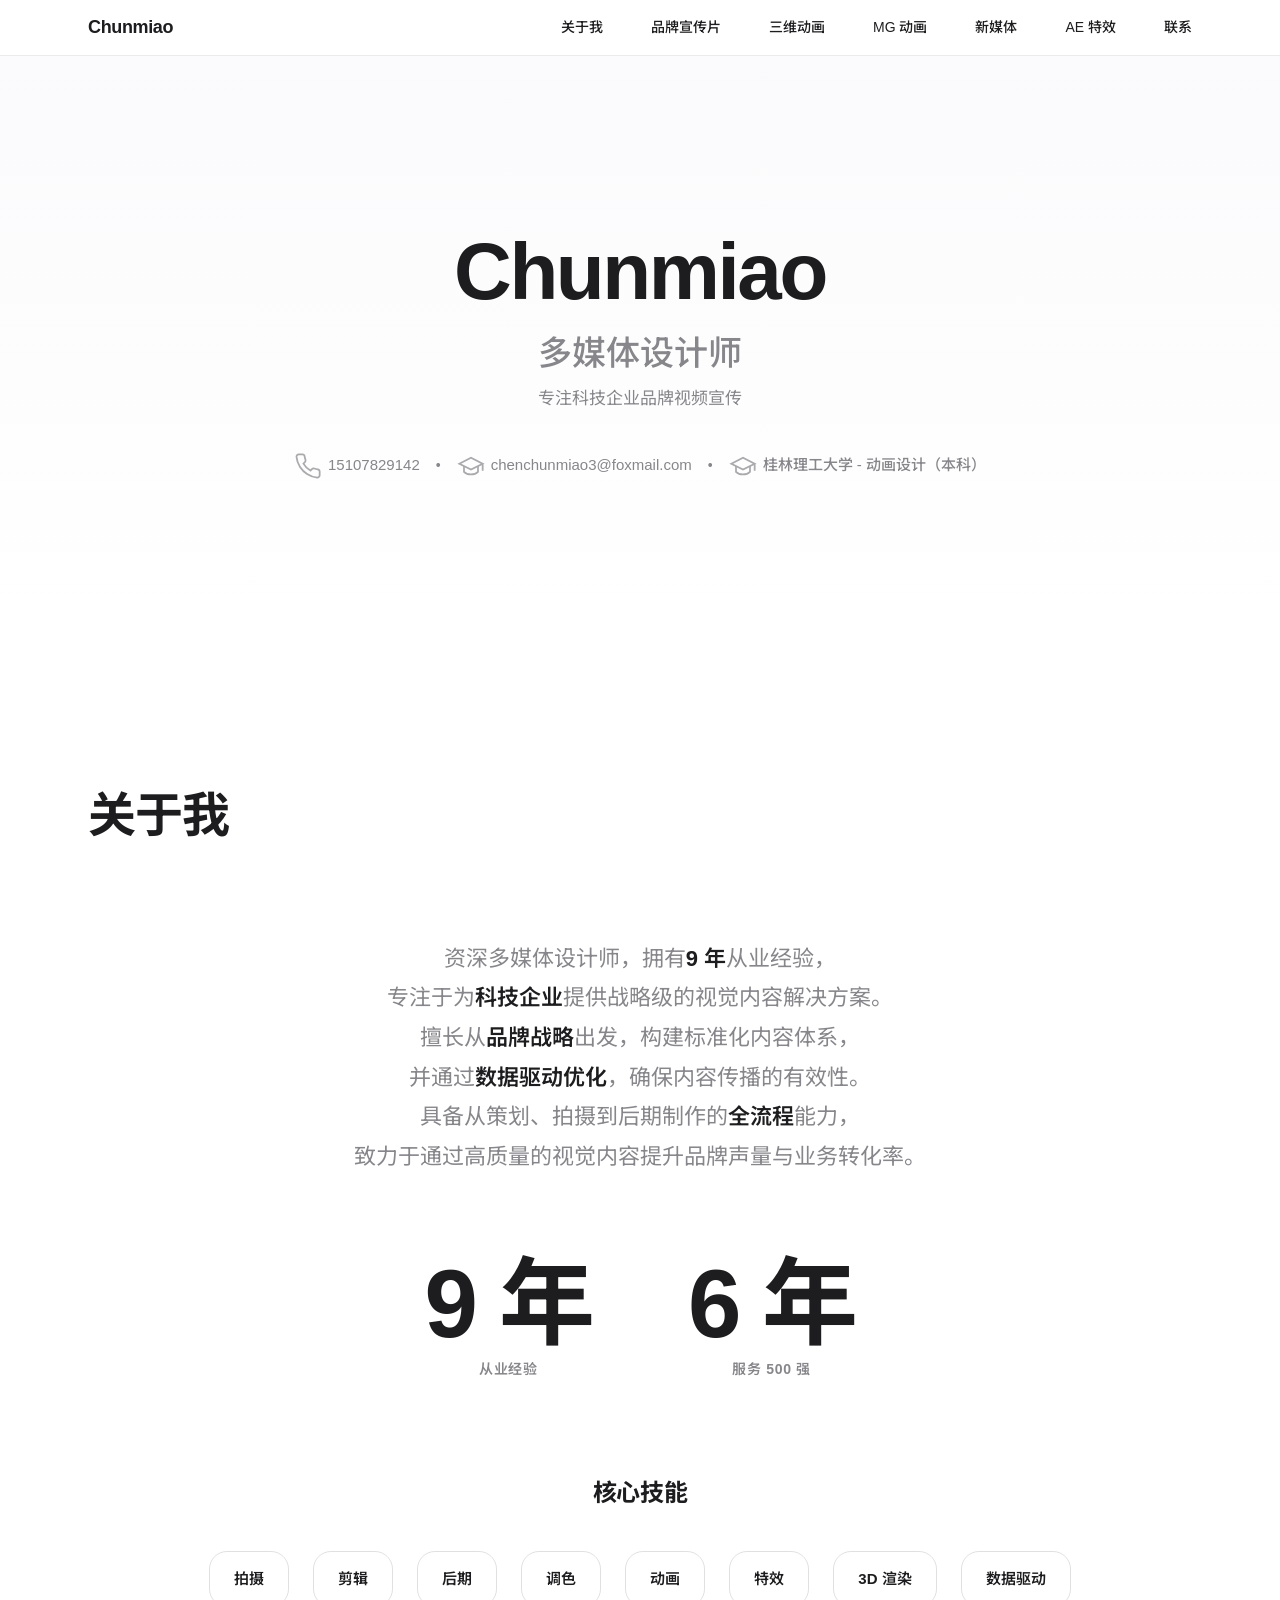
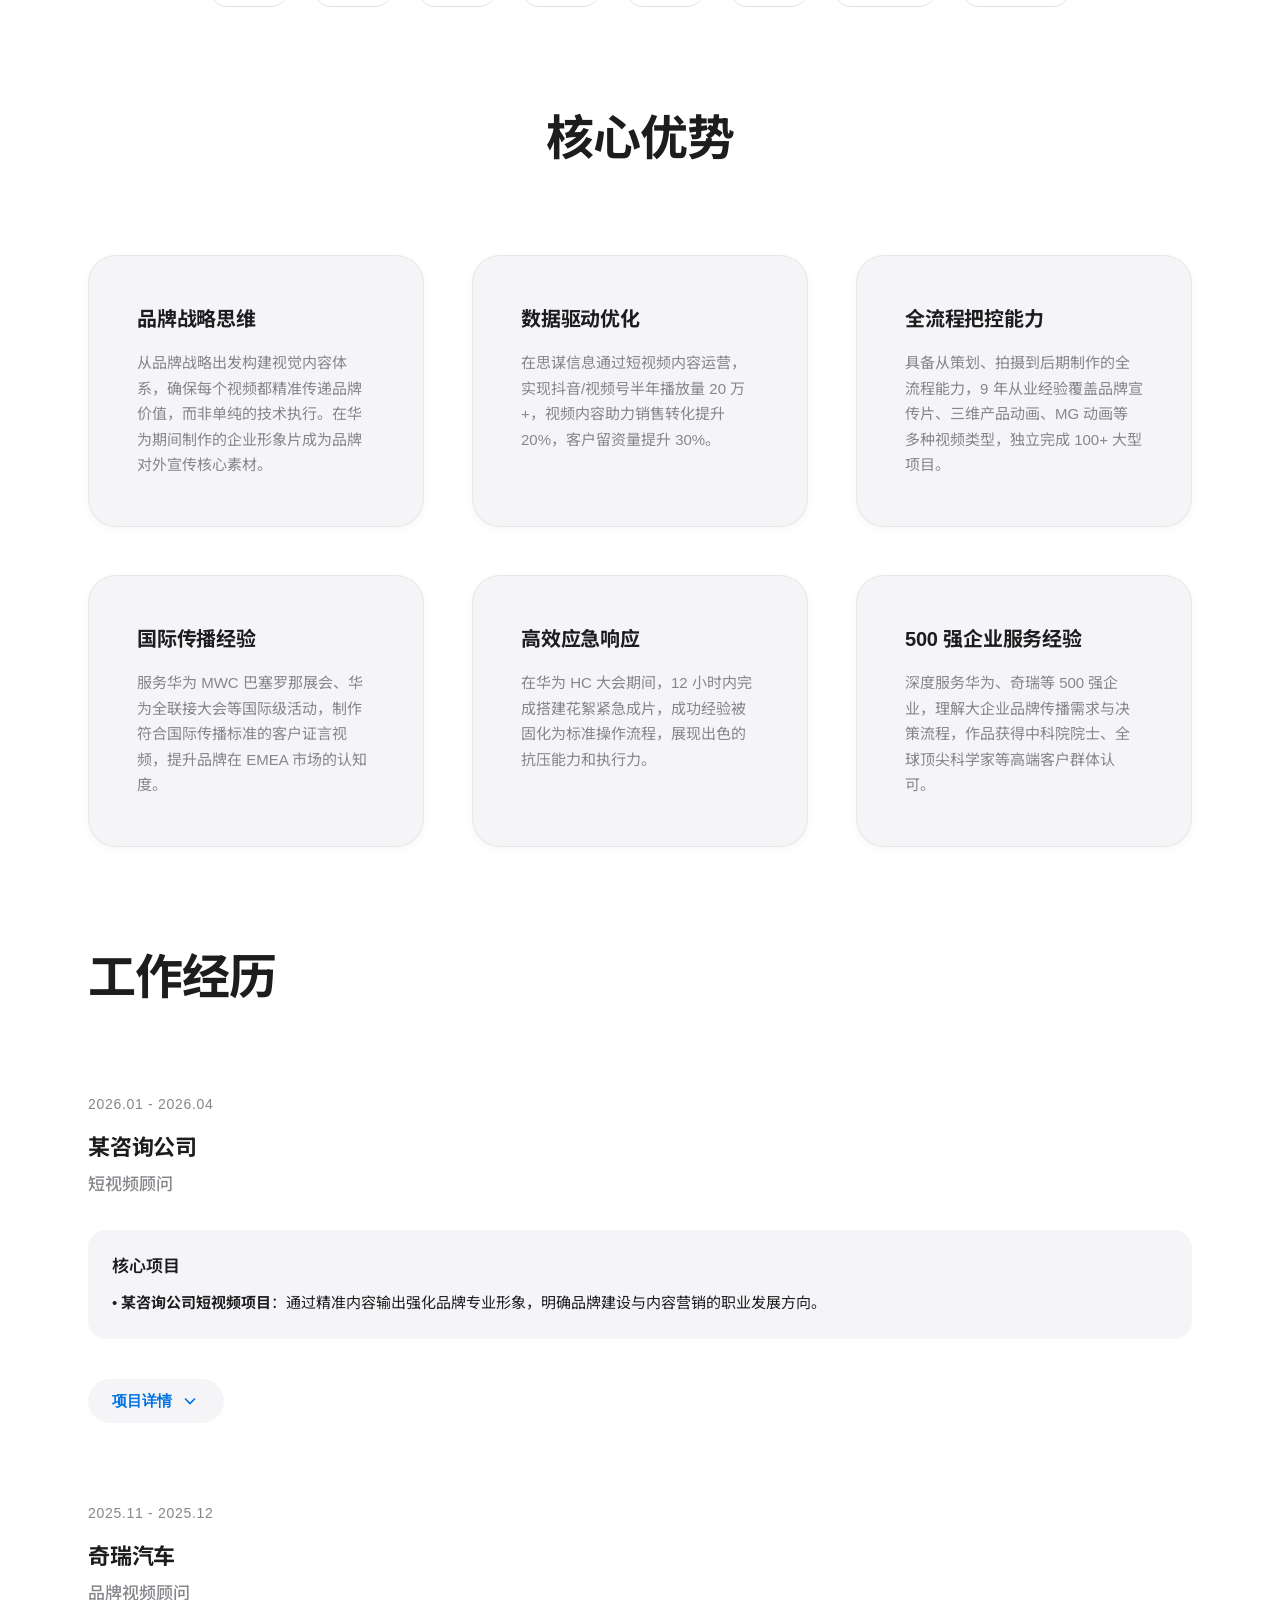
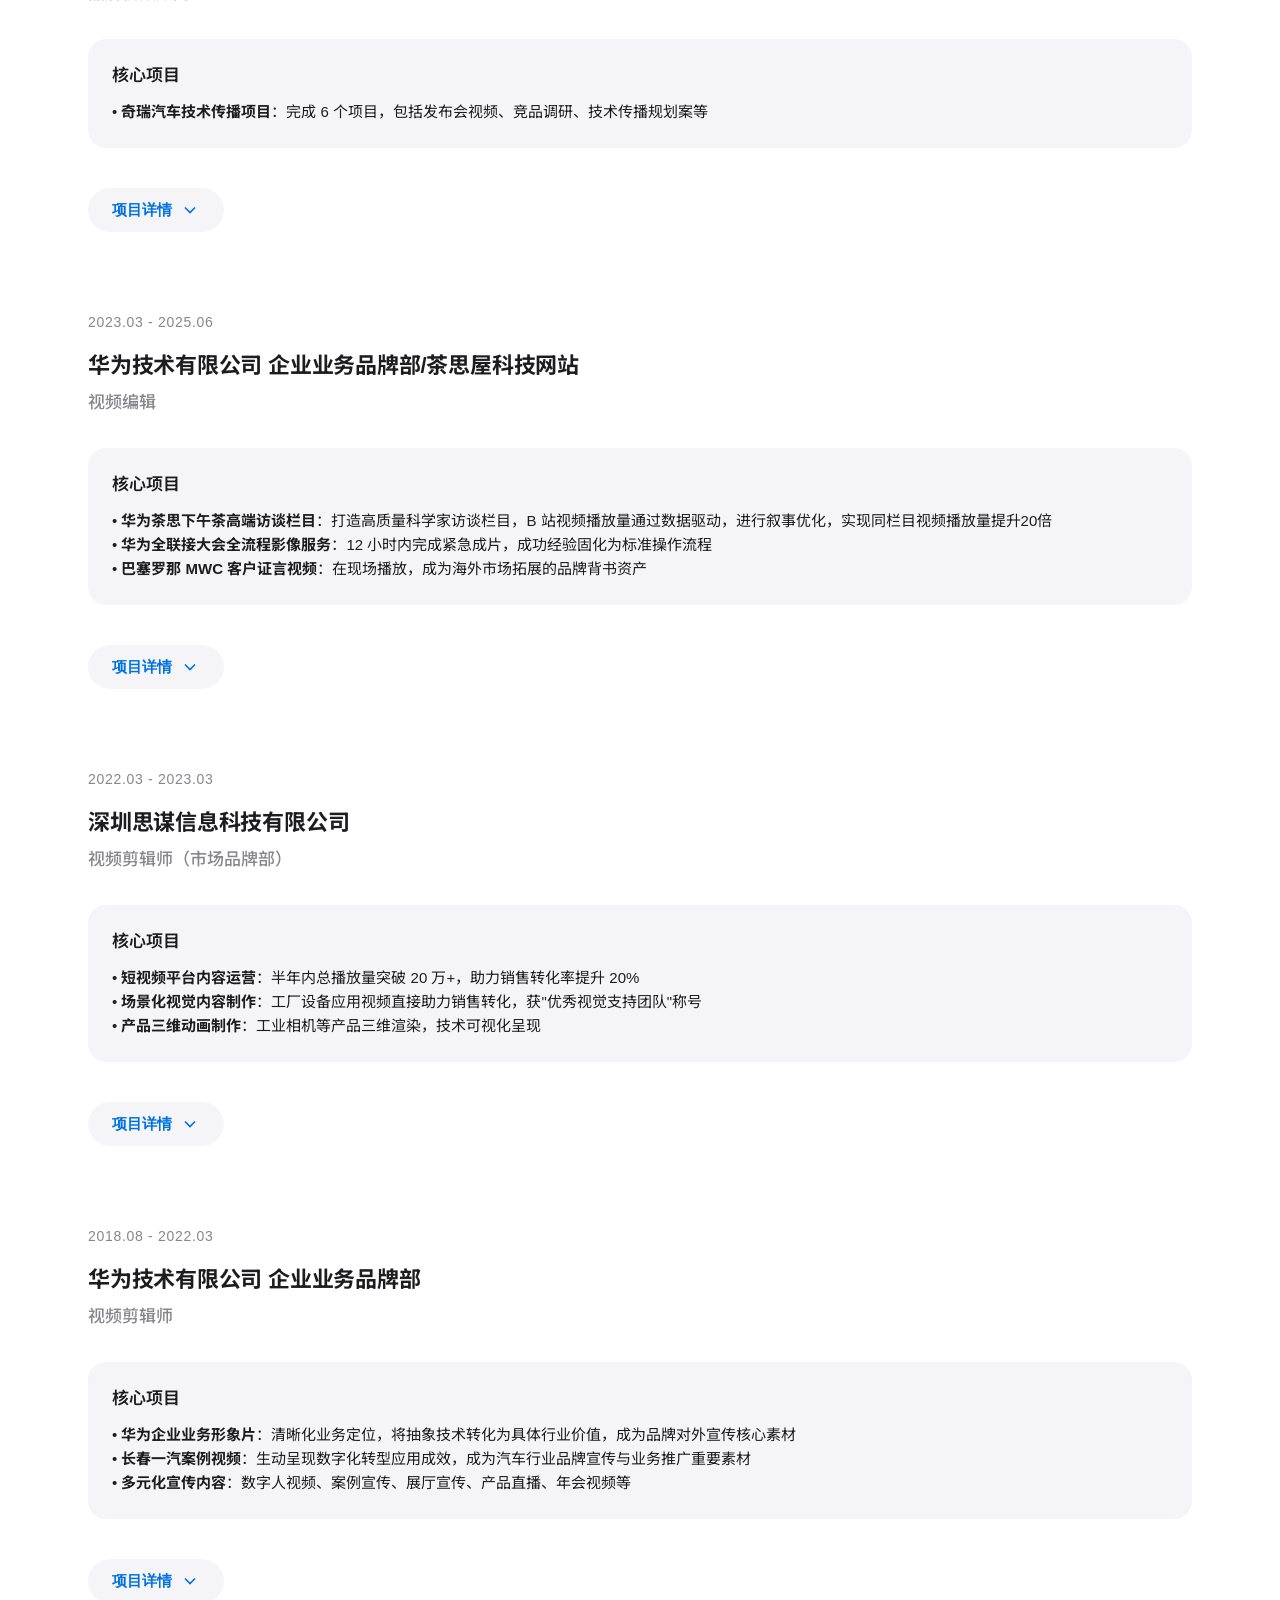
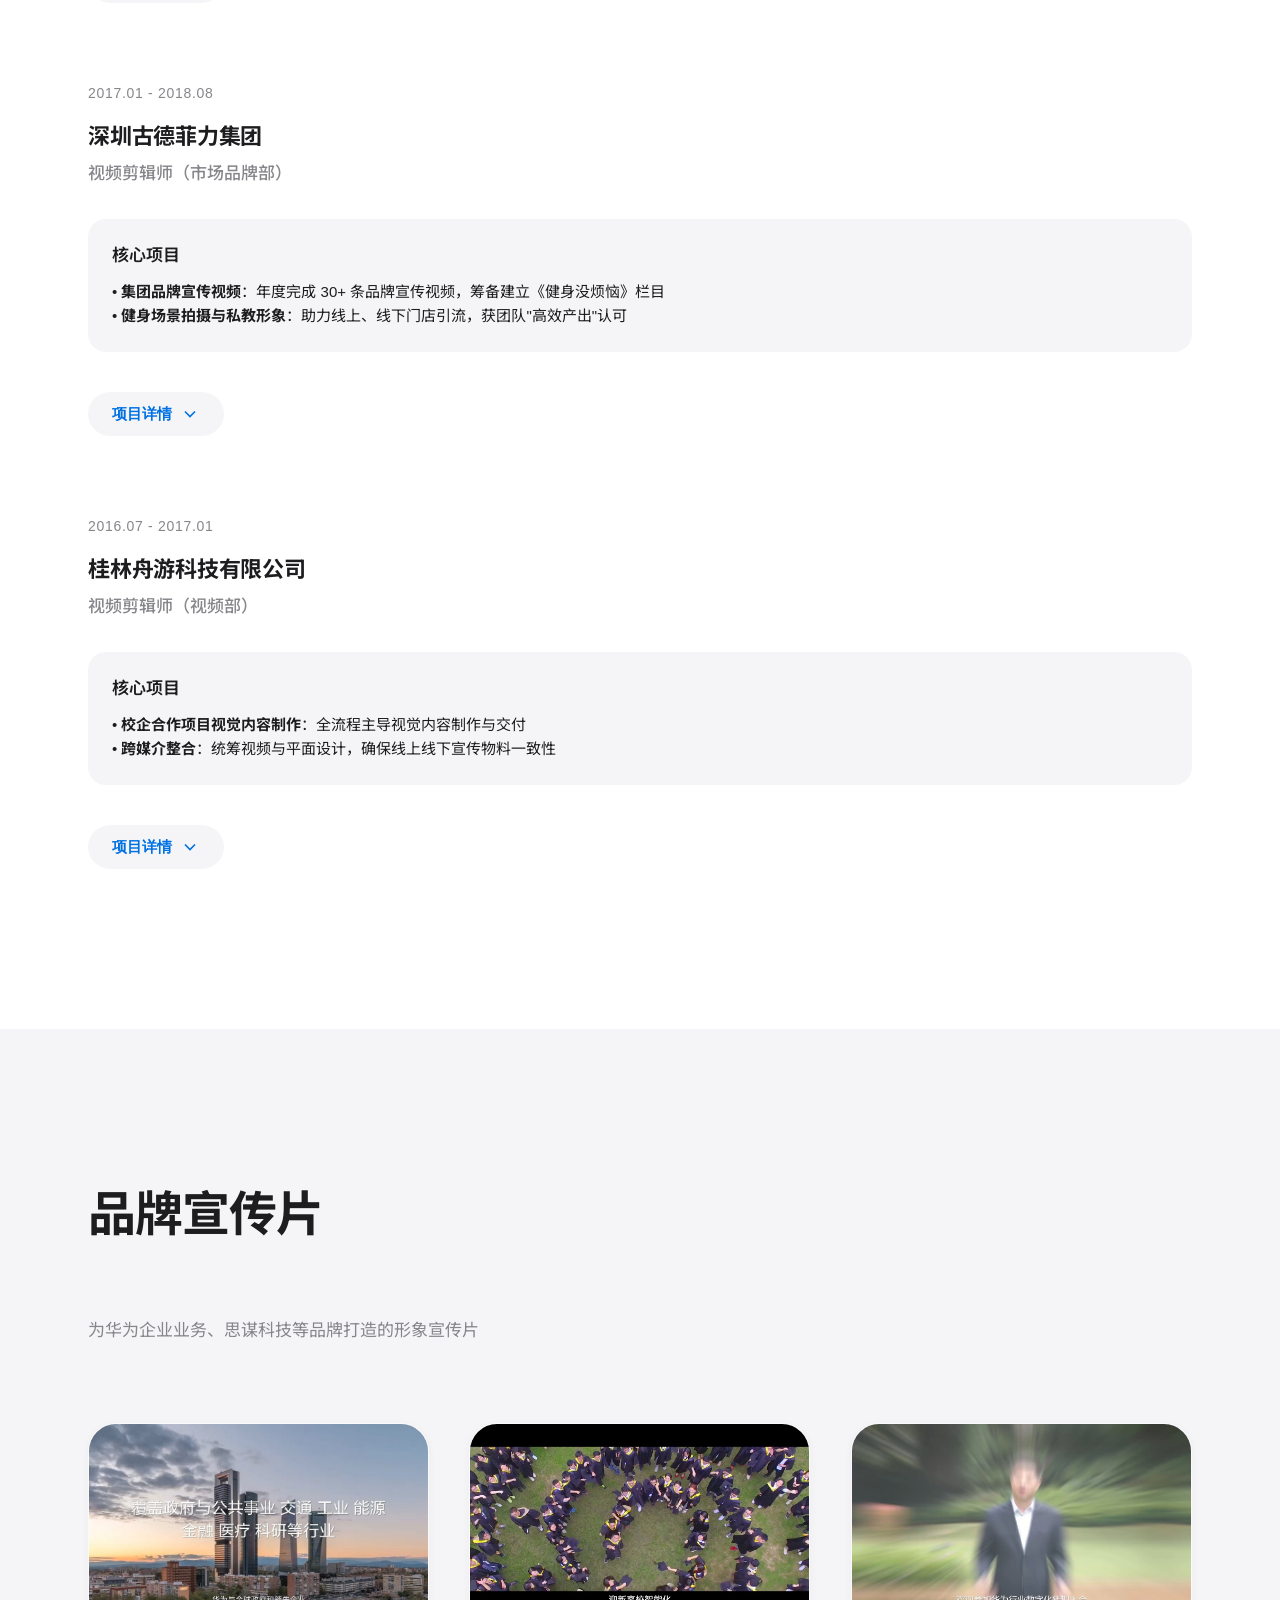
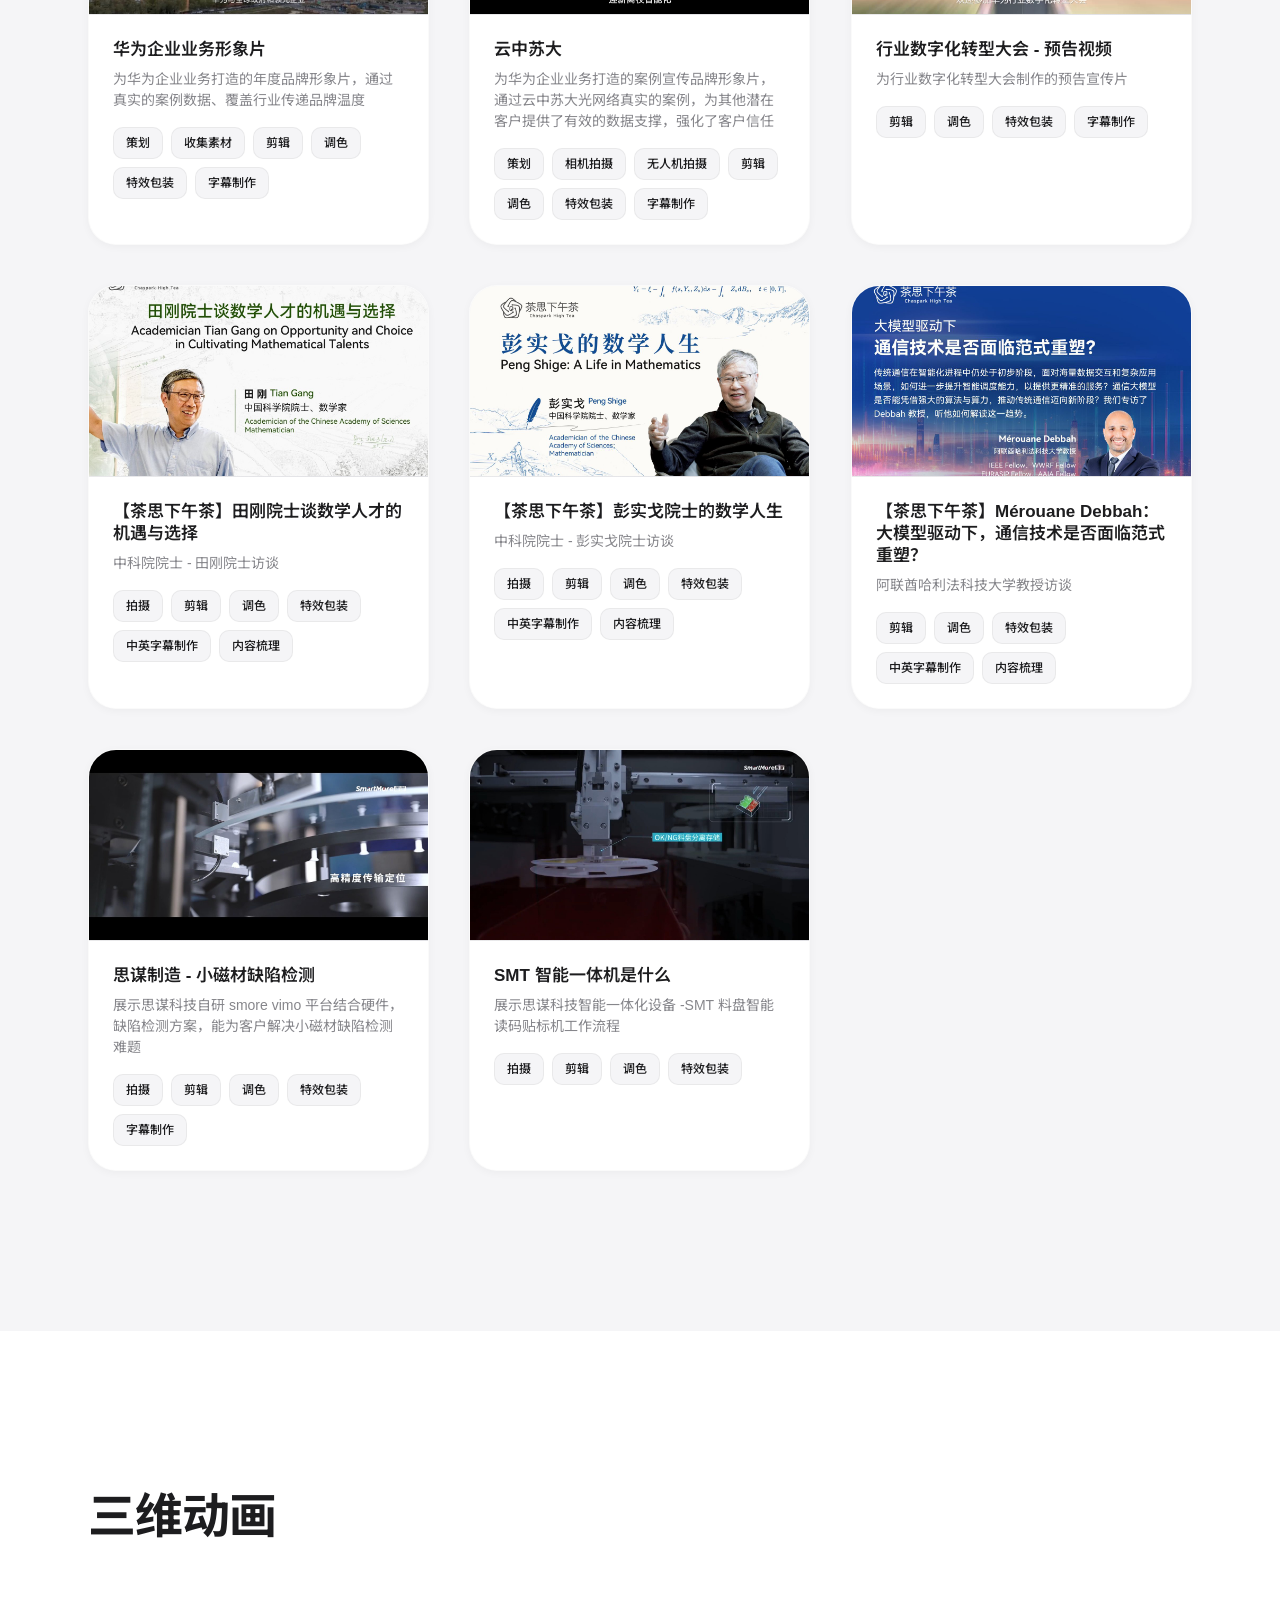
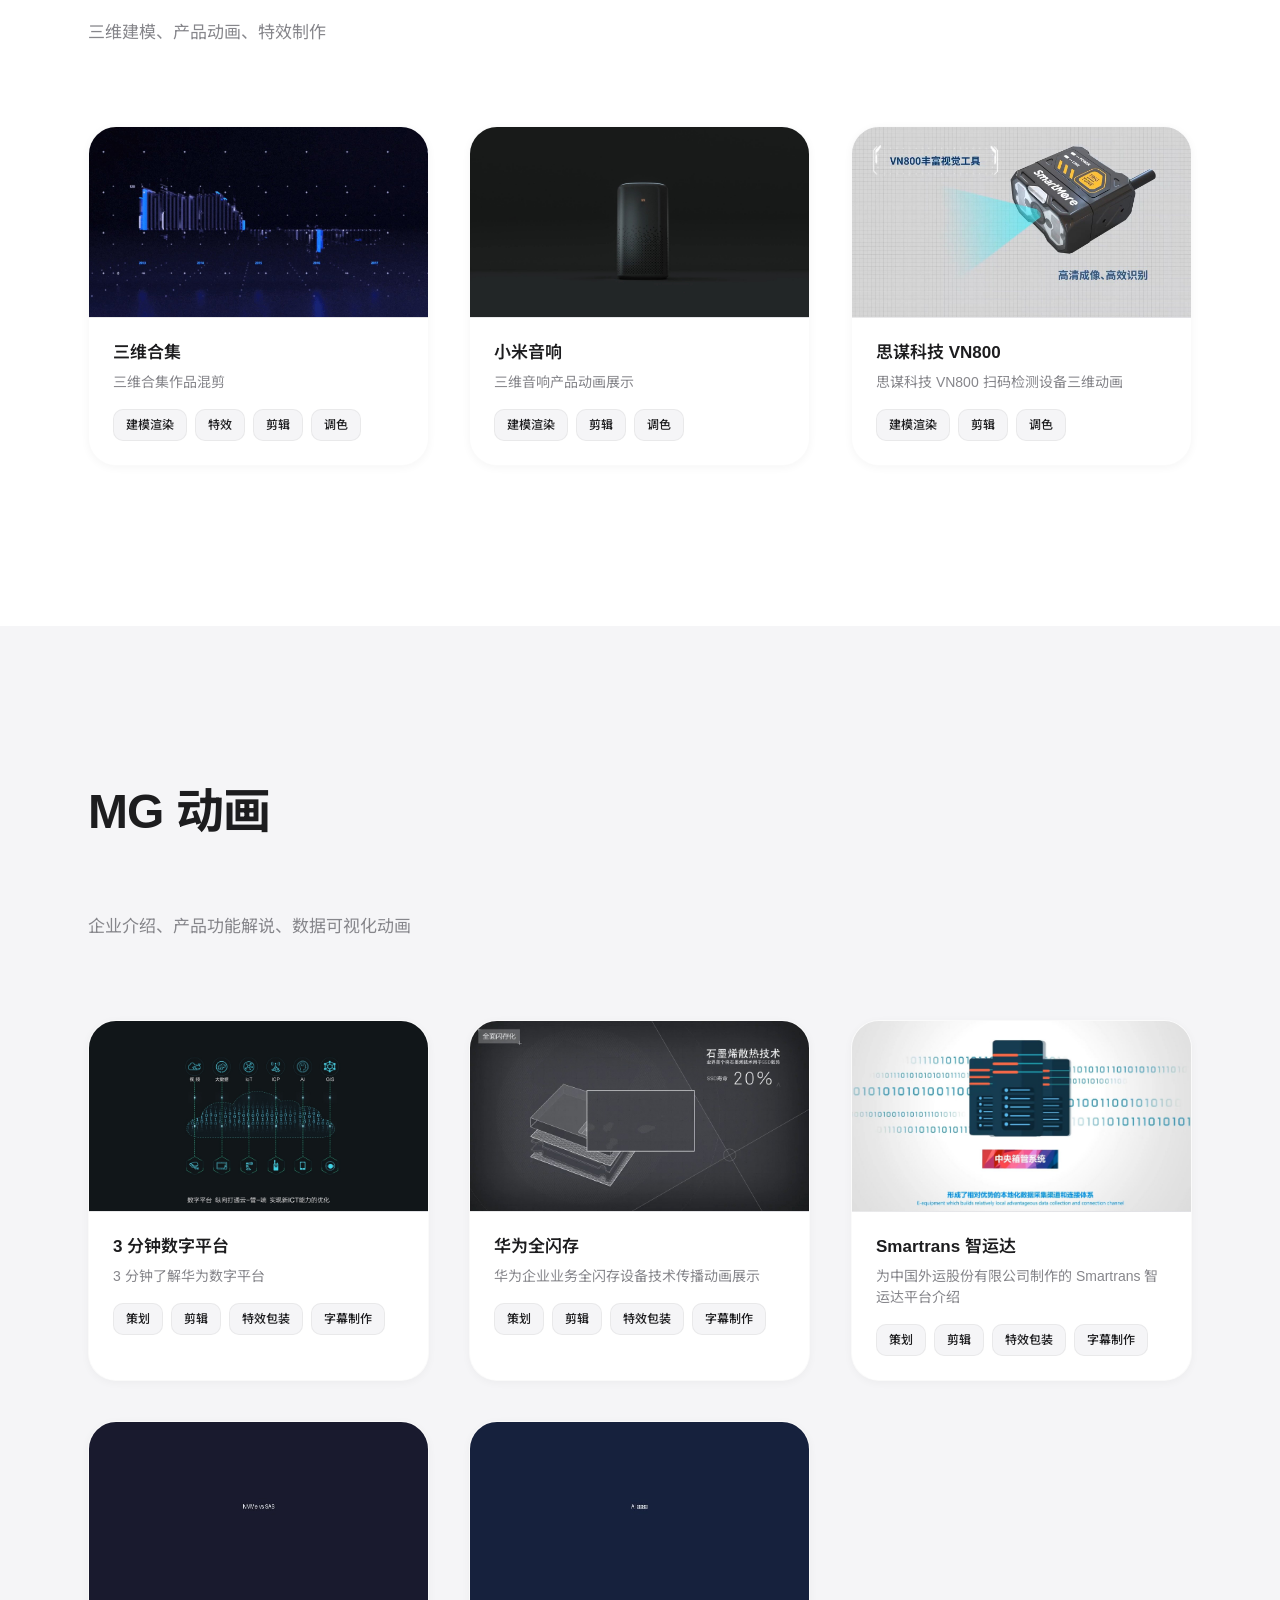
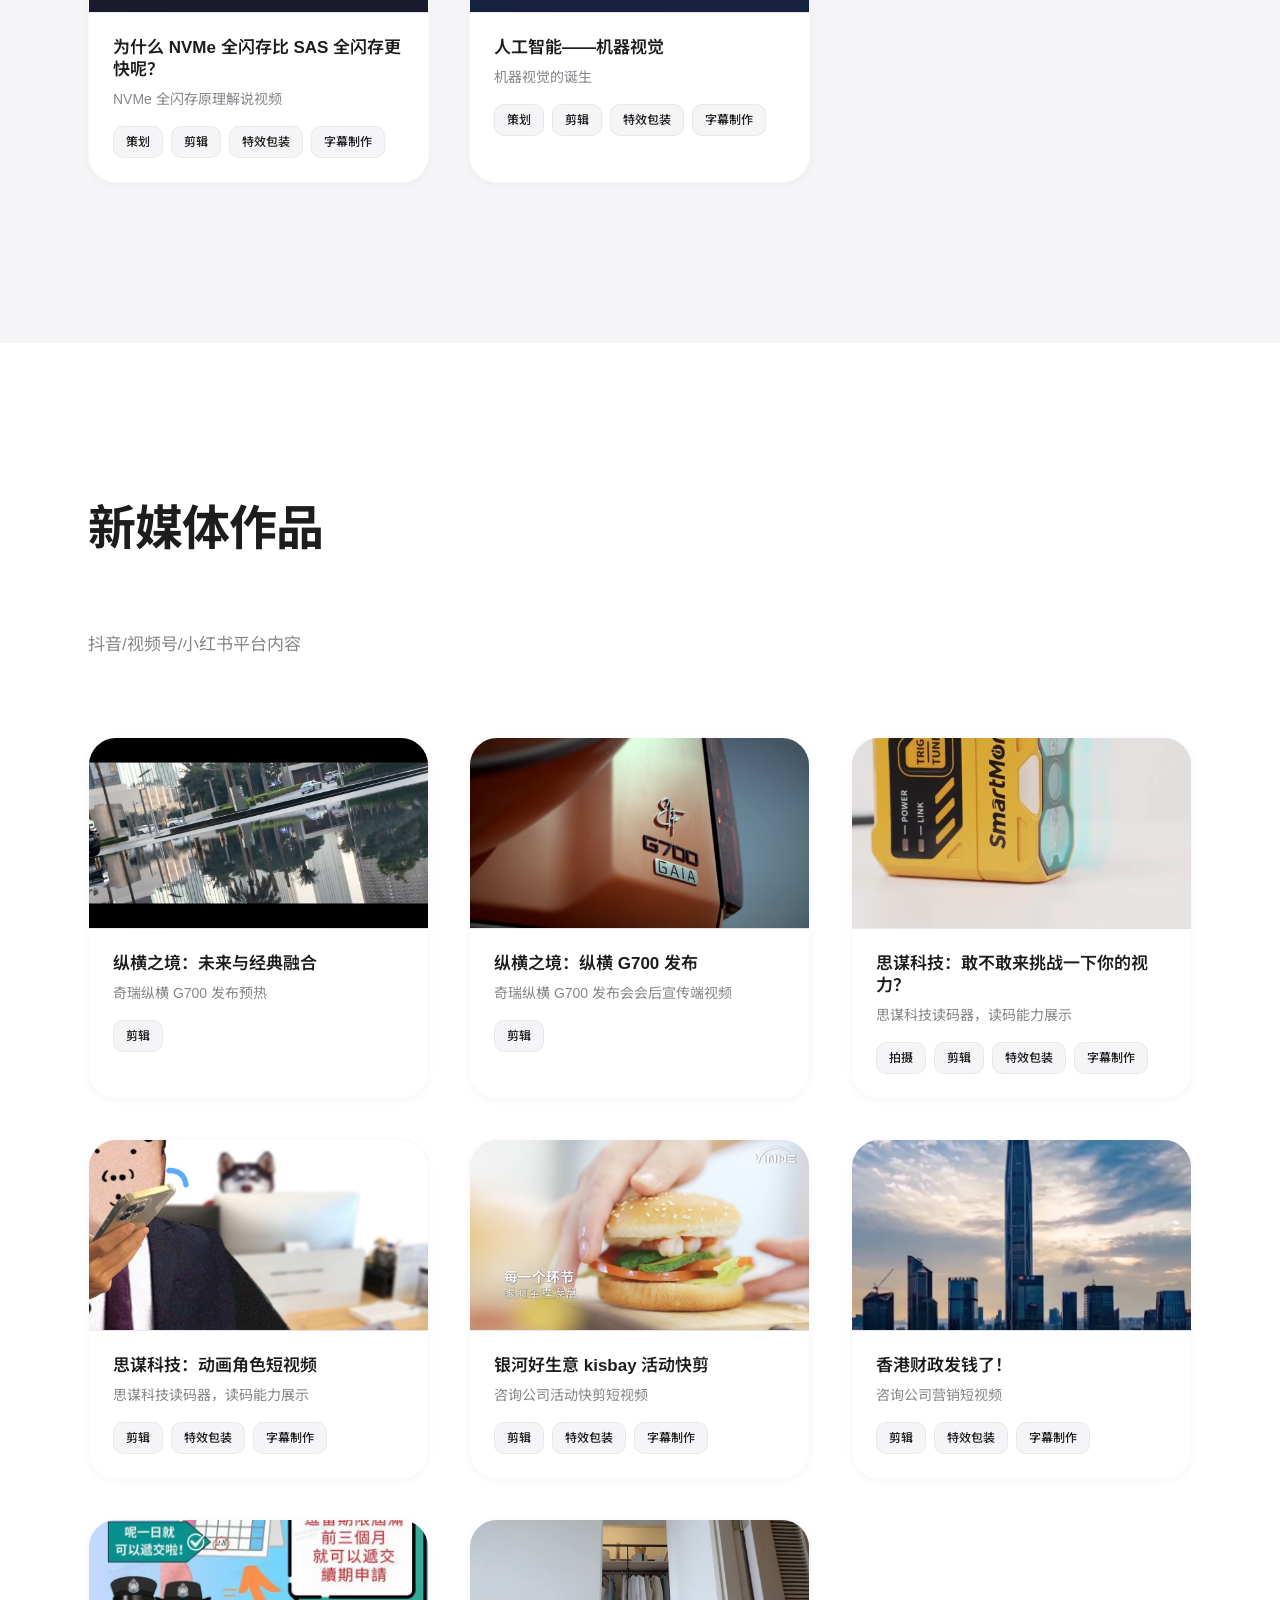
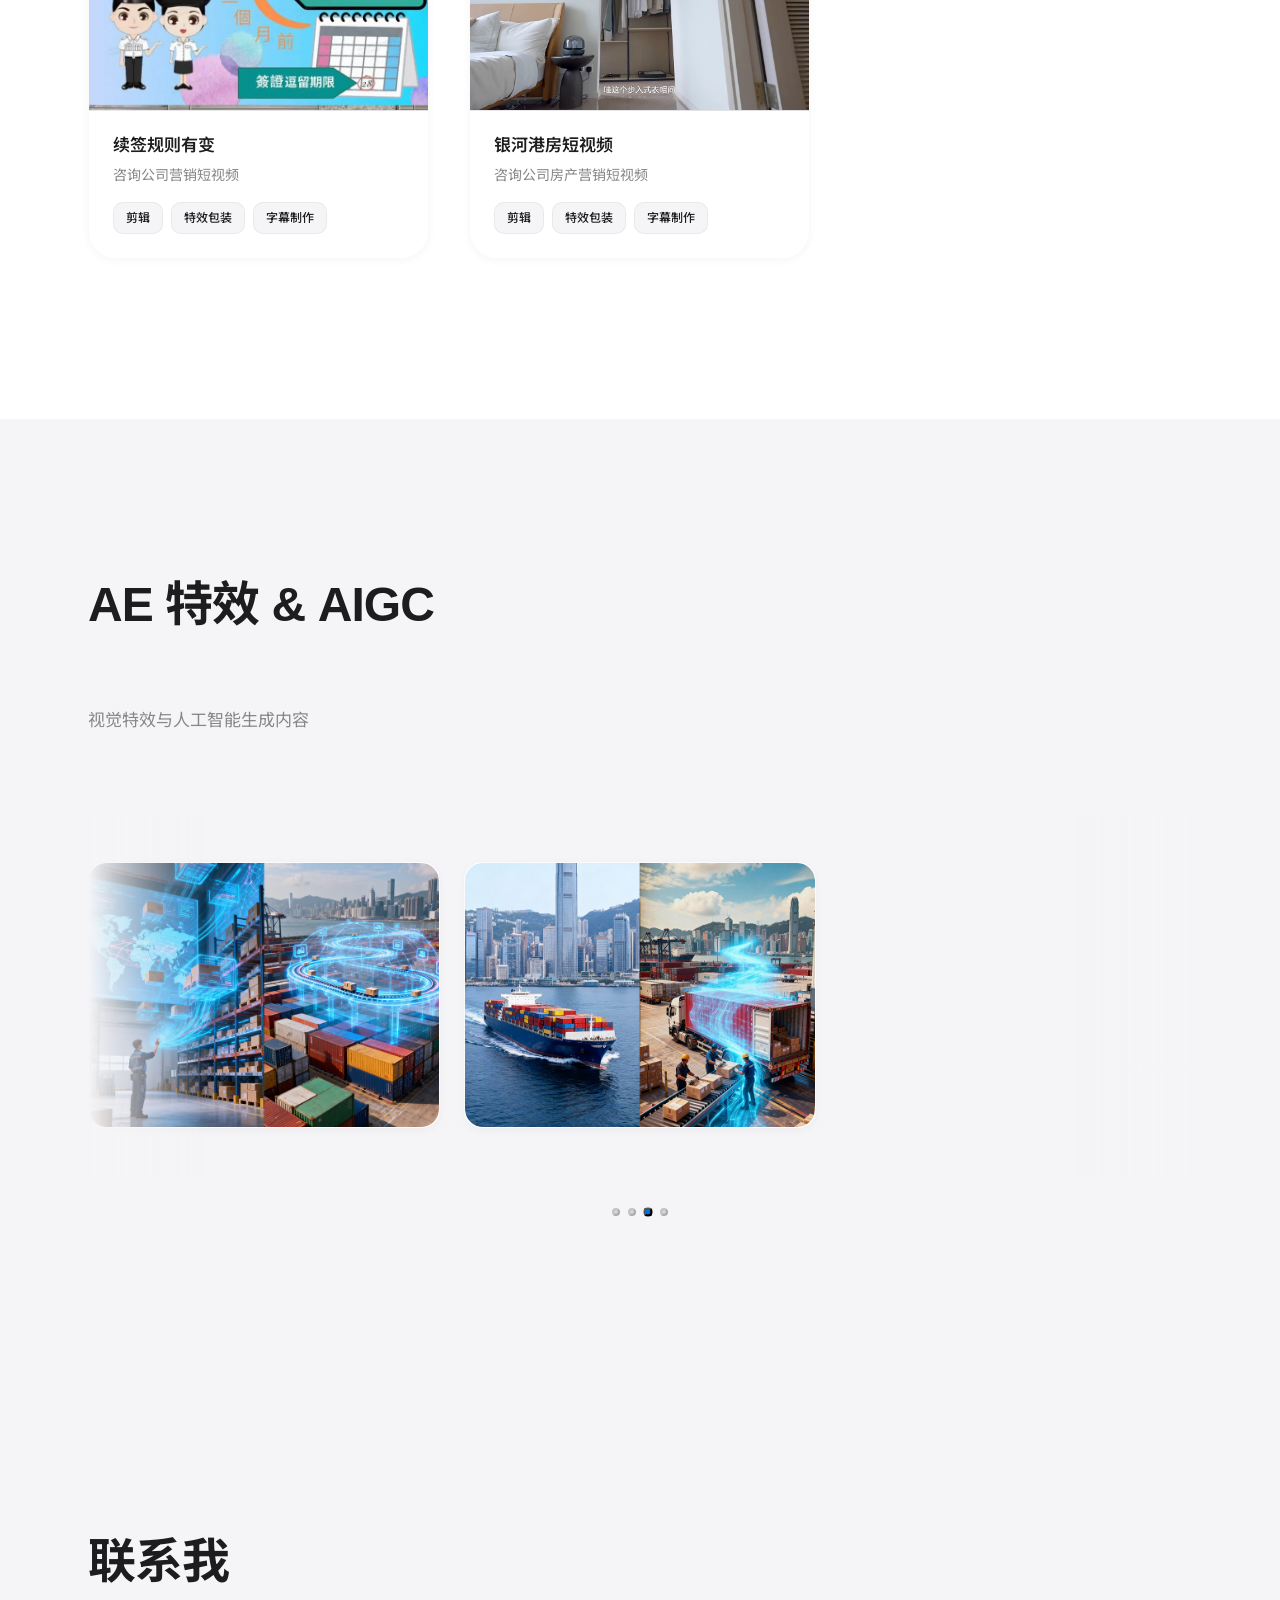
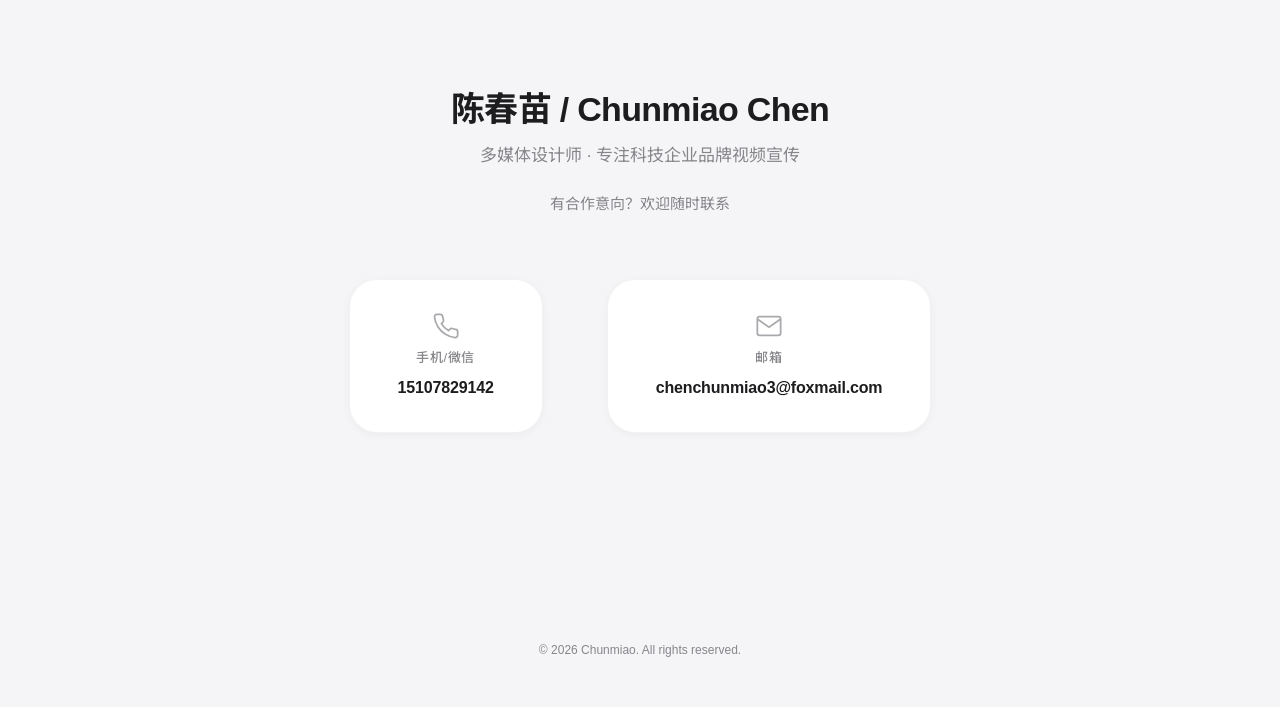
==== commit 85337d56: "Add files via upload" ====
--- a/index.html
+++ b/index.html
@@ -1,4 +1,4 @@
-<!DOCTYPE html>
+﻿<!DOCTYPE html>
 <html lang="zh-CN">
 <head>
   <meta charset="UTF-8">
@@ -25,7 +25,7 @@
         <a href="#brand" class="nav-link">品牌宣传片</a>
         <a href="#3d" class="nav-link">三维动画</a>
         <a href="#mg" class="nav-link">MG 动画</a>
-        <a href="#short" class="nav-link">短视频</a>
+        <a href="#short" class="nav-link">新媒体</a>
         <a href="#ae" class="nav-link">AE 特效</a>
         <a href="#contact" class="nav-link">联系</a>
       </div>
@@ -37,7 +37,7 @@
     <div class="hero-content">
       <h1 class="hero-title fade-in-up">Chunmiao</h1>
       <p class="hero-subtitle fade-in-up">多媒体设计师</p>
-      <p class="hero-tagline fade-in-up">专注品牌视频宣传</p>
+      <p class="hero-tagline fade-in-up">专注科技企业品牌视频宣传</p>
       <div class="hero-contact">
         <a href="tel:15107829142" class="hero-contact-item fade-in-up">
           <svg class="contact-icon" viewBox="0 0 24 24" fill="none" stroke="currentColor" stroke-width="1.5">
@@ -94,16 +94,14 @@
       <div class="about-skills">
         <h3 class="skills-title fade-in-up" data-order="-1">核心技能</h3>
         <div class="skills-grid">
-          <span class="skill-tag fade-in-up" data-order="0">策划</span>
-          <span class="skill-tag fade-in-up" data-order="1">导演</span>
-          <span class="skill-tag fade-in-up" data-order="2">拍摄</span>
-          <span class="skill-tag fade-in-up" data-order="3">剪辑</span>
-          <span class="skill-tag fade-in-up" data-order="4">后期</span>
-          <span class="skill-tag fade-in-up" data-order="5">调色</span>
-          <span class="skill-tag fade-in-up" data-order="6">动画</span>
-          <span class="skill-tag fade-in-up" data-order="7">特效</span>
-          <span class="skill-tag fade-in-up" data-order="8">3D 渲染</span>
-          <span class="skill-tag fade-in-up" data-order="9">数据驱动</span>
+          <span class="skill-tag fade-in-up" data-order="0">拍摄</span>
+          <span class="skill-tag fade-in-up" data-order="1">剪辑</span>
+          <span class="skill-tag fade-in-up" data-order="2">后期</span>
+          <span class="skill-tag fade-in-up" data-order="3">调色</span>
+          <span class="skill-tag fade-in-up" data-order="4">动画</span>
+          <span class="skill-tag fade-in-up" data-order="5">特效</span>
+          <span class="skill-tag fade-in-up" data-order="6">3D 渲染</span>
+          <span class="skill-tag fade-in-up" data-order="7">数据驱动</span>
         </div>
       </div>
 
@@ -113,7 +111,7 @@
         <div class="advantages-grid">
           <div class="advantage-card fade-in-up">
             <h4 class="advantage-heading">品牌战略思维</h4>
-            <p class="advantage-desc">从品牌战略出发构建视觉内容体系，确保每个视频都精准传递品牌价值，而非单纯的技术执行。在华为期间主导的企业形象片成为品牌对外宣传核心素材。</p>
+            <p class="advantage-desc">从品牌战略出发构建视觉内容体系，确保每个视频都精准传递品牌价值，而非单纯的技术执行。在华为期间制作的企业形象片成为品牌对外宣传核心素材。</p>
           </div>
           <div class="advantage-card fade-in-up">
             <h4 class="advantage-heading">数据驱动优化</h4>
@@ -140,17 +138,16 @@
       <div class="about-experience">
         <h2 class="experience-main-title">工作经历</h2>
         <div class="experience-timeline">
-<!-- 工作经历 2：自由职业 -->
+<!-- 工作经历 2：某咨询公司短视频项目 -->
           <div class="experience-item">
-            <div class="experience-time fade-in-up">2025.11 - 2026.04</div>
-            <div class="experience-company fade-in-up">项目合作/自由职业</div>
-            <div class="experience-role fade-in-up">品牌视频顾问</div>
+            <div class="experience-time fade-in-up">2026.01 - 2026.04</div>
+            <div class="experience-company fade-in-up">某咨询公司</div>
+            <div class="experience-role fade-in-up">短视频顾问</div>
             
             <!-- 摘要（固定显示） -->
             <div class="project-summary fade-in-up">
               <h4>核心项目</h4>
-              <p>• <strong>奇瑞汽车技术传播项目</strong>：完成 6 个项目，包括发布会视频、竞品调研、技术传播规划案等</p>
-              <p>• <strong>某咨询公司短视频项目</strong>：短视频营销服务，明确品牌宣传建设职业方向</p>
+              <p>• <strong>某咨询公司短视频项目</strong>：通过精准内容输出强化品牌专业形象，明确品牌建设与内容营销的职业发展方向。</p>
             </div>
             
             <!-- 折叠按钮 -->
@@ -164,7 +161,51 @@
             <!-- 可折叠内容 -->
             <div class="collapsible-content">
               <div class="project-details">
-                <h4>项目一：纵横汽车发布会短视频策划剪辑</h4>
+                <h4>某咨询公司短视频项目</h4>
+                <div class="detail-section">
+                  <strong>背景：</strong>
+                  <span>深圳某咨询公司需通过短视频触达潜在企业客户，提升行业影响力。</span>
+                </div>
+                <div class="detail-section">
+                  <strong>职责：</strong>
+                  <span>短视频内容策划与制作。</span>
+                </div>
+                <div class="detail-section">
+                  <strong>行动：</strong>
+                  <span>深入调研目标客户（中小型企业主）内容偏好，确立"轻知识+案例"内容方向。</span>
+                </div>
+                <div class="detail-section">
+                  <strong>成果：</strong>
+                  <span>通过项目实践，完成多个短视频项目，积累了品牌短视频宣传建设实战经验，明确未来从事品牌宣传与内容策略的职业方向。</span>
+                </div>
+              </div>
+            </div>
+          </div>
+
+<!-- 工作经历 3：奇瑞汽车技术传播项目 -->
+          <div class="experience-item">
+            <div class="experience-time fade-in-up">2025.11 - 2025.12</div>
+            <div class="experience-company fade-in-up">奇瑞汽车</div>
+            <div class="experience-role fade-in-up">品牌视频顾问</div>
+            
+            <!-- 摘要（固定显示） -->
+            <div class="project-summary fade-in-up">
+              <h4>核心项目</h4>
+              <p>• <strong>奇瑞汽车技术传播项目</strong>：完成 6 个项目，包括发布会视频、竞品调研、技术传播规划案等</p>
+            </div>
+            
+            <!-- 折叠按钮 -->
+            <button class="expand-toggle fade-in-up" onclick="toggleDetails(this)">
+              <span class="btn-text">项目详情</span>
+              <svg class="arrow" width="20" height="20" viewBox="0 0 24 24" fill="none" stroke="currentColor" stroke-width="2">
+                <path d="M6 9l6 6 6-6"/>
+              </svg>
+            </button>
+            
+            <!-- 可折叠内容 -->
+            <div class="collapsible-content">
+              <div class="project-details">
+                <h4>项目一：纵横汽车发布会短视频剪辑</h4>
                 <div class="detail-section">
                   <strong>背景：</strong>
                   <span>为纵横汽车发布会制作宣发视频，用于会后传播与品牌曝光。</span>
@@ -175,7 +216,7 @@
                 </div>
                 <div class="detail-section">
                   <strong>行动：</strong>
-                  <span>完成视频的创意策划、故事板绘制、拍摄指导、后期剪辑与合成。</span>
+                  <span>完成视频的后期剪辑与合成。</span>
                 </div>
                 <div class="detail-section">
                   <strong>成果：</strong>
@@ -280,26 +321,6 @@
                 <div class="detail-section">
                   <strong>成果：</strong>
                   <span>将抽象技术转化为可触摸、可感知的实体互动体验，策划参展活动，在线下场景有效吸引关注，并直观传递了技术核心价值。</span>
-                </div>
-              </div>
-              
-              <div class="project-details">
-                <h4>某咨询公司短视频项目（2026.01-2026.04）</h4>
-                <div class="detail-section">
-                  <strong>背景：</strong>
-                  <span>为深圳咨询公司提供短视频营销服务。</span>
-                </div>
-                <div class="detail-section">
-                  <strong>职责：</strong>
-                  <span>短视频内容策划与制作。</span>
-                </div>
-                <div class="detail-section">
-                  <strong>行动：</strong>
-                  <span>通过项目实践进一步明确品牌宣传建设的职业方向。</span>
-                </div>
-                <div class="detail-section">
-                  <strong>成果：</strong>
-                  <span>完成多个短视频项目，积累了品牌宣传建设实战经验。</span>
                 </div>
               </div>
             </div>
@@ -316,9 +337,9 @@
             <!-- 摘要（固定显示） -->
             <div class="project-summary fade-in-up">
               <h4>核心项目</h4>
-              <p>• <strong>华为茶思下午茶高端访谈栏目</strong>：打造高质量科学家访谈栏目，B 站视频播放量 6113 次，同栏目排名第二</p>
+              <p>• <strong>华为茶思下午茶高端访谈栏目</strong>：打造高质量科学家访谈栏目，B 站视频播放量通过数据驱动，进行叙事优化，实现同栏目视频播放量提升20倍</p>
               <p>• <strong>华为全联接大会全流程影像服务</strong>：12 小时内完成紧急成片，成功经验固化为标准操作流程</p>
-              <p>• <strong>巴塞罗那 MWC 客户证言视频</strong>：视频成为海外市场拓展的关键品牌背书资产</p>
+              <p>• <strong>巴塞罗那 MWC 客户证言视频</strong>：在现场播放，成为海外市场拓展的品牌背书资产</p>
             </div>
             
             <!-- 折叠按钮 -->
@@ -347,7 +368,7 @@
                 </div>
                 <div class="detail-section">
                   <strong>成果：</strong>
-                  <span>主导的「田刚院士谈数学人才的机遇与选择」视频在 B 站获得 6113 次播放，在【茶思下午茶】栏目中排名第二，（同栏目中最高 6013 次）通过分析优化有效提升了同类型视频浏览量（比之前翻了 20 倍）与专业调性。</span>
+                  <span>主导的「田刚院士谈数学人才的机遇与选择」视频在 B 站获得 6113 次播放，通过分析优化有效提升了同类型视频浏览量（比之前翻了 20 倍）与专业调性。</span>
                 </div>
               </div>
               
@@ -379,7 +400,7 @@
                 </div>
                 <div class="detail-section">
                   <strong>成果：</strong>
-                  <span>最终视频在展会主展区循环播放，该视频后续被作为标杆素材，应用于多个营销渠道，成为海外市场拓展的关键品牌背书资产。</span>
+                  <span>在现场播放，成为海外市场拓展的品牌背书资产。</span>
                 </div>
               </div>
             </div>
@@ -414,40 +435,48 @@
               <div class="project-details">
                 <h4>项目一：短视频平台内容运营</h4>
                 <div class="detail-section">
-                  <strong>角色：</strong>
-                  <span>负责市场品牌部短视频制作、3D 动画渲染、视觉内容策划等工作的统筹与执行，带领团队满足多部门宣传需求。</span>
-                </div>
-                <div class="detail-section">
-                  <strong>职责：</strong>
-                  <span>主导抖音、视频号等社交平台的内容策略与视频制作。聚焦机器视觉产品，独立完成脚本撰写、拍摄与后期剪辑。</span>
-                </div>
-                <div class="detail-section">
-                  <strong>成果：</strong>
-                  <span>运营抖音等平台视频内容，半年内总播放量突破 20 万+。通过制作清晰的产品教程类视频，直接助力销售转化率提升 20%，并间接促使客户留资量提升 30%，客诉率降低 15%。</span>
+                  <strong>岗位角色：</strong>
+                  <span>负责市场品牌部门短视频制作、3D 动画渲染、视觉内容策划等工作的统筹与执行，推动团队满足多部门宣传需求，推动品牌传播与业务转化。</span>
+                </div>
+                <div class="detail-section">
+                  <strong>核心职责：</strong>
+                  <span>主导抖音、视频号等社交平台的内容策略与视频制作。专注于机器视觉产品，独立完成脚本撰写、拍摄与后期剪辑。通过数据分析持续优化内容，提升平台视频总播放量，制作的教程与场景化视频有效提升了用户认知，重点产出三维产品动画教程（如机器视觉镜头产品展示动画、结构动画等），直观解析产品功能与操作逻辑。</span>
+                </div>
+                <div class="detail-section">
+                  <strong>成果：</strong>
+                  <span>运营抖音等平台视频内容，半年内总播放量突破 20 万+。通过制作清晰的产品教程类视频，直接助力销售转化率提升 20%，间接助力客户留资量提升 30%，客户诉率降低 15%。</span>
                 </div>
               </div>
               
               <div class="project-details">
                 <h4>项目二：场景化视觉内容制作</h4>
                 <div class="detail-section">
-                  <strong>职责：</strong>
-                  <span>统筹客户案例拍摄与工厂设备应用场景记录，通过镜头语言呈现产品在实际生产中的落地效果。</span>
-                </div>
-                <div class="detail-section">
-                  <strong>成果：</strong>
-                  <span>工厂设备应用视频直接助力销售转化率提升 20%；因在客户工厂设备流程展示中的优质视觉支持，团队获重点客户授予"优秀视觉支持团队"称号。</span>
+                  <strong>核心职责：</strong>
+                  <span>统筹客户案例拍摄与工厂设备应用场景记录，通过镜头语言呈现产品在实际生产中的落地效果，强化销售洽谈时的视觉说服力；完成展厅场景拍摄，打造适配线下展示的视觉素材，提升品牌线下触点的专业形象。</span>
+                </div>
+                <div class="detail-section">
+                  <strong>成果：</strong>
+                  <span>工厂设备应用视频直接助力销售转化率提升 20%；由于在客户工厂设备流程展示中提供了优质的视觉支持，团队获得了重点客户的"优秀视觉支持团队"称号。</span>
+                </div>
+                <div class="detail-section">
+                  <strong>跨领域内容支撑：</strong>
+                  <span>负责产品 3D 动画渲染制作，保障设备安装使用说明、技术原理等专业内容的视觉呈现；协调设备资源与拍摄团队，满足运营部门对各类宣传物料的紧急需求，确保内容高效及时地供应。</span>
                 </div>
               </div>
               
               <div class="project-details">
                 <h4>项目三：产品三维动画制作</h4>
                 <div class="detail-section">
-                  <strong>职责：</strong>
-                  <span>负责工业相机、业态镜头、产品一体机等产品的三维渲染、拍摄等，深入掌握了三维动画制作与渲染技能。</span>
+                  <strong>核心职责：</strong>
+                  <span>负责工业相机、业态镜头、产品一体机等产品的三维渲染、拍摄等，深入掌握三维动画制作与渲染技能，具备从创意构思、模型搭建、材质渲染到动画效果呈现的全流程处理能力。</span>
                 </div>
                 <div class="detail-section">
                   <strong>实践应用：</strong>
-                  <span>在工业相机产品宣传项目中，负责三维创意制作，结合产品核心技术亮点，将复杂的产品技术转化为直观易懂的三维动画内容。</span>
+                  <span>在工业相机产品宣传项目中，负责三维创意制作，结合产品核心技术亮点，包括技术可视化呈现逻辑、画面风格定位等，将复杂的产品技术转化为直观易懂的三维动画内容。此外，自主完成多个三维作品，例如小米音响的动画视频，生动展示产品外观与功能细节；蓝牙无线接收器的爆炸图动画，清晰呈现内部结构；在材质表现和光影效果上追求高品质呈现。</span>
+                </div>
+                <div class="detail-section">
+                  <strong>价值体现：</strong>
+                  <span>通过专业的三维制作，有效提升产品技术传播效率，让受众更易理解产品优势，充分展现自身三维制作领域的专业实践能力。</span>
                 </div>
               </div>
             </div>
@@ -464,8 +493,8 @@
             <!-- 摘要（固定显示） -->
             <div class="project-summary fade-in-up">
               <h4>核心项目</h4>
-              <p>• <strong>华为企业业务形象片</strong>：成为品牌对外宣传核心素材，激发客户咨询与合作欲望</p>
-              <p>• <strong>长春一汽案例视频</strong>：生动呈现数字化转型应用成效，获得行业内人士关注与认可</p>
+              <p>• <strong>华为企业业务形象片</strong>：清晰化业务定位，将抽象技术转化为具体行业价值，成为品牌对外宣传核心素材</p>
+              <p>• <strong>长春一汽案例视频</strong>：生动呈现数字化转型应用成效，成为汽车行业品牌宣传与业务推广重要素材</p>
               <p>• <strong>多元化宣传内容</strong>：数字人视频、案例宣传、展厅宣传、产品直播、年会视频等</p>
             </div>
             
@@ -482,56 +511,60 @@
               <div class="project-details">
                 <h4>项目一：华为企业业务形象片制作</h4>
                 <div class="detail-section">
-                  <strong>背景：</strong>
-                  <span>打造符合品牌调性的科技感企业形象宣传内容，传递华为作为全球各行业数字化转型"同路人"与"赋能者"的定位。</span>
-                </div>
-                <div class="detail-section">
-                  <strong>职责：</strong>
-                  <span>全程主导内容策划与制作，包括基于宣传诉求梳理脚本框架、筛选核心素材、独立完成剪辑与调色；负责科技特效设计、无人机航拍统筹及背景音乐匹配。</span>
-                </div>
-                <div class="detail-section">
-                  <strong>成果：</strong>
-                  <span>产出的形象片精准传递企业科技属性，成为品牌对外宣传核心素材，通过展示众多成功的合作案例和美好的未来愿景，激发客户的咨询与合作欲望。</span>
-                </div>
-              </div>
-              
-              <div class="project-details">
-                <h4>项目二：华为"共创行业新价值"企业 TVC</h4>
-                <div class="detail-section">
-                  <strong>背景：</strong>
-                  <span>传递华为与合作伙伴共同携手创造新价值，用于全球传播与客户转化。</span>
-                </div>
-                <div class="detail-section">
-                  <strong>职责：</strong>
-                  <span>负责华为企业业务品牌 TVC 的后期剪辑与合成工作，通过剪辑节奏、画面组接和音乐氛围，强化影片的叙事张力与情感共鸣。</span>
-                </div>
-                <div class="detail-section">
-                  <strong>成果：</strong>
-                  <span>作品作为华为企业业务的重要宣传材料，传达了品牌的核心理念，展现了服务高端客户、处理复杂项目的专业经验。</span>
-                </div>
-              </div>
-              
-              <div class="project-details">
-                <h4>项目三：长春一汽案例视频制作</h4>
-                <div class="detail-section">
-                  <strong>背景：</strong>
-                  <span>制作高质量案例视频，展示公司解决方案在汽车行业的数字化转型应用成效。</span>
-                </div>
-                <div class="detail-section">
-                  <strong>职责：</strong>
-                  <span>主导视频全流程制作，基于客户业务场景与解决方案亮点策划脚本叙事框架；深入一汽工厂现场拍摄关键应用画面；策划并执行客户负责人访谈。</span>
-                </div>
-                <div class="detail-section">
-                  <strong>成果：</strong>
-                  <span>长春一汽案例视频生动呈现了公司解决方案在汽车生产中的数字化实际应用价值，在汽车行业展会、客户推介会等场合展示后，获得了行业内人士的关注与认可。</span>
+                  <strong>项目背景：</strong>
+                  <span>打造符合品牌调性的科技感企业形象宣传内容，华为企业业务不再是单一的通信设备提供商，而是全球各行业数字化转型的"同路人"与"赋能者"。</span>
+                </div>
+                <div class="detail-section">
+                  <strong>核心职责：</strong>
+                  <span>全程主导内容策划与制作，包括基于宣传诉求梳理脚本框架、筛选核心素材、独立完成剪辑与调色；并负责科技特效设计、无人机航拍统筹及背景音乐匹配，全程把控视频风格统一。</span>
+                </div>
+                <div class="detail-section">
+                  <strong>成果：</strong>
+                  <span>产出的形象片精准传递企业科技属性，提升品牌高度与信任度，清晰化业务定位，将抽象技术转化为具体行业价值（如提升金融效率、保障交通安全、推动能源绿色化），成为品牌对外宣传核心素材，通过展示众多成功的合作案例和美好的未来愿景，激发客户的咨询与合作欲望。</span>
+                </div>
+              </div>
+              
+              <div class="project-details">
+                <h4>项目二：长春一汽案例视频制作（汽车行业数字化转型解决方案宣传）</h4>
+                <div class="detail-section">
+                  <strong>项目背景：</strong>
+                  <span>制作高质量的案例视频，展示公司解决方案在汽车行业数字化转型应用的成效，提升品牌在汽车领域的影响力，助力业务拓展。</span>
+                </div>
+                <div class="detail-section">
+                  <strong>核心职责：</strong>
+                  <span>主导视频制作。基于客户业务场景与解决方案亮点策划脚本叙事框架；深入一汽工厂现场拍摄关键应用画面，拍摄客户负责人访谈；独立完成后期剪辑、调色与包装，确保视频动态符合品牌标准。</span>
+                </div>
+                <div class="detail-section">
+                  <strong>成果：</strong>
+                  <span>长春一汽案例视频生动地呈现了公司解决方案在汽车生产中的数字化实际应用价值，清晰地传递了合作亮点与成效，成为公司在汽车行业进行品牌宣传与业务推广的重要素材；有效提升了客户对公司解决方案的关注度与信任度，为后续业务合作奠定了良好的基础。</span>
                 </div>
               </div>
               
               <div class="project-details">
                 <h4>其他项目：多元化宣传内容制作</h4>
                 <div class="detail-section">
-                  <strong>内容：</strong>
-                  <span>数字人视频、案例宣传、展厅宣传、产品宣传直播、产品三维制作、年会视频制作等多元化宣传内容。</span>
+                  <strong>数字人视频：</strong>
+                  <span>主导绿幕拍摄流程，完成数字人、MOOC 课程录制与后期剪辑，协调需求部门，保障内容专业性和观看流畅度满足需求部门要求。</span>
+                </div>
+                <div class="detail-section">
+                  <strong>案例宣传：</strong>
+                  <span>从前期需求沟通切入，制定拍摄方案，统筹无人机航拍业务场景，独立完成后期剪辑，将客户案例转化为可视化宣传内容。</span>
+                </div>
+                <div class="detail-section">
+                  <strong>展厅宣传：</strong>
+                  <span>对接展厅需求方明确传播重点，协调跨部门时间与人员分工，策划脚本并完成后期制作，产出适配展厅场景的宣传视频。</span>
+                </div>
+                <div class="detail-section">
+                  <strong>产品宣传直播：</strong>
+                  <span>担任主摄像，协调团队分工，把控直播画面构图与精细化，保障产品细节与演示场景清晰呈现。</span>
+                </div>
+                <div class="detail-section">
+                  <strong>产品三维制作：</strong>
+                  <span>负责创意执行，基于产品技术亮点向供应商提供创意参考方向，指导三维动画呈现产品核心优势，利用产品技术进行可视化传播。</span>
+                </div>
+                <div class="detail-section">
+                  <strong>年会视频制作：</strong>
+                  <span>负责策划、资料收集，明确展示重点，独立完成视频剪辑以及特效包装，最终成片在会上播放，获得领导一致好评。</span>
                 </div>
               </div>
             </div>
@@ -566,15 +599,15 @@
                 <h4>集团品牌宣传视频</h4>
                 <div class="detail-section">
                   <strong>工作内容：</strong>
-                  <span>完善集团视觉形象宣传、提升门店私教形象展示、助力门店引流</span>
+                  <span>完善集团视觉形象宣传、提升门店私教形象展示、助力门店引流。</span>
                 </div>
                 <div class="detail-section">
                   <strong>核心职责：</strong>
-                  <span>主导集团品牌宣传视频全流程制作，涵盖健身场景拍摄、私教形象照片精修、课程宣传片剪辑、活动花絮包装剪辑，以及官网视觉设计。</span>
-                </div>
-                <div class="detail-section">
-                  <strong>成果：</strong>
-                  <span>年度完成 30+ 条品牌宣传视频，筹备建立了《健身没烦恼》栏目，助力线上、线下门店引流，获团队"高效产出"认可。</span>
+                  <span>主导集团品牌宣传视频的全流程制作，涵盖健身场景拍摄、私教形象照片精修、课程宣传片剪辑、活动花絮包装剪辑以及官网视觉设计；针对全国各大区市场部需求，主导设计了《健身没烦恼》栏目，将健身产品特点与用户场景相结合，输出适配社交媒体传播的短视频内容。</span>
+                </div>
+                <div class="detail-section">
+                  <strong>成果：</strong>
+                  <span>年度完成 30+ 条品牌宣传视频，筹备建立《健身没烦恼》栏目，助力线上、线下门店引流，获团队"高效产出"认可，积累了消费品牌视频制作与用户视角内容创作经验。</span>
                 </div>
               </div>
             </div>
@@ -609,15 +642,15 @@
                 <h4>校企合作项目视觉内容制作</h4>
                 <div class="detail-section">
                   <strong>工作内容：</strong>
-                  <span>对接项目，完成项目所需求的平面设计、拍摄、剪辑、包装等</span>
+                  <span>对接项目，完成项目所需求的平面设计、拍摄、剪辑、包装等。</span>
                 </div>
                 <div class="detail-section">
                   <strong>核心职责：</strong>
-                  <span>独立负责校企合作项目的视觉内容全流程制作与交付，涵盖宣传视频策划拍摄剪辑、及配套平面物料（海报、手册）的创意设计与印刷落地。</span>
-                </div>
-                <div class="detail-section">
-                  <strong>成果：</strong>
-                  <span>全流程主导：精准对接校方与企业需求，主导完成从创意策划到成品交付的全环节。跨媒介整合：通过统筹视频与平面设计，确保了线上线下宣传物料在视觉与信息上的高度一致性。</span>
+                  <span>独立负责校企合作项目的视觉内容全流程制作与交付，涵盖宣传视频策划拍摄剪辑及配套平面物料（海报、手册）的创意设计与印刷落地，确保品牌视觉风格统一。</span>
+                </div>
+                <div class="detail-section">
+                  <strong>成果：</strong>
+                  <span><strong>全流程主导：</strong>精准对接校方与企业需求，主导完成从创意策划到成品交付的全步骤，为合作项目提供高质量的核心宣传素材，有效展现合作成果。<br><br><strong>跨媒介整合：</strong>通过统筹视频与平面设计，确保线上线下宣传物料在视觉与信息上的最高一致性，提升项目整体的专业形象与传播效果。<br><br><strong>高效执行保障：</strong>深入管理印刷供应商及材料工艺选择，严格把控成本与时效，保障关键营销节点的物料顺利投放。</span>
                 </div>
               </div>
             </div>
@@ -708,27 +741,7 @@
             </div>
             </div></article>
 
-        <!-- 视频卡片 4：共创行业新价值 -->
-        <article class="video-card fade-in-up clickable" data-bvid="BV1KYegz3Ecb" data-time="0.5">
-          <div class="video-thumbnail">
-            <img src="images/create-value.jpg" loading="lazy"><div class="thumbnail-placeholder">
-              <svg class="play-icon" viewBox="0 0 24 24" fill="currentColor">
-                <path d="M8 5v14l11-7z"/>
-              </svg>
-            </div>
-            <a href="https://www.bilibili.com/video/BV1KYegz3Ecb?t=0.5" target="_blank" class="video-link" title="点击播放视频">
-              
-            </a>
-          </div>
-          <div class="video-info">
-            <h3 class="video-title">共创行业新价值</h3>
-            <p class="video-desc">强化了华为企业业务始终与客户伙伴携手创造新价值的理念，增强了客户选择华为的信心</p>
-            <div class="video-tags">
-              <span class="tag">剪辑</span>
-            </div>
-            </div></article>
-
-        <!-- 视频卡片 5：田刚院士谈数学人才的机遇与选择 -->
+        <!-- 视频卡片 4：田刚院士谈数学人才的机遇与选择 -->
         <article class="video-card fade-in-up clickable" data-bvid="BV1GGukzmEQd" data-time="71.1">
           <div class="video-thumbnail">
             <img src="images/tian-gang.jpg" loading="lazy"><div class="thumbnail-placeholder">
@@ -753,7 +766,7 @@
             </div>
             </div></article>
 
-        <!-- 视频卡片 6：彭实戈院士的数学人生 -->
+        <!-- 视频卡片 5：彭实戈院士的数学人生 -->
         <article class="video-card fade-in-up clickable" data-bvid="BV1vjp9zDEsA" data-time="104.0">
           <div class="video-thumbnail">
             <img src="images/peng-shige.jpg" loading="lazy"><div class="thumbnail-placeholder">
@@ -778,7 +791,7 @@
             </div>
             </div></article>
 
-        <!-- 视频卡片 7：Mérouane Debbah：大模型驱动下，通信技术是否面临范式重塑？ -->
+        <!-- 视频卡片 6：Mérouane Debbah：大模型驱动下，通信技术是否面临范式重塑？ -->
         <article class="video-card fade-in-up clickable" data-bvid="BV1adX6YGEJv" data-time="34.4">
           <div class="video-thumbnail">
             <img src="images/merouane-debbah.jpg" loading="lazy"><div class="thumbnail-placeholder">
@@ -802,7 +815,7 @@
             </div>
             </div></article>
 
-        <!-- 视频卡片 8：思谋制造 - 小磁材缺陷检测 -->
+        <!-- 视频卡片 7：思谋制造 - 小磁材缺陷检测 -->
         <article class="video-card fade-in-up clickable" data-bvid="BV1eXvAzME4i" data-time="7.3">
           <div class="video-thumbnail">
             <img src="images/smo-magnet.jpg" loading="lazy"><div class="thumbnail-placeholder">
@@ -826,7 +839,7 @@
             </div>
             </div></article>
 
-        <!-- 视频卡片 9：SMT 智能一体机是什么 -->
+        <!-- 视频卡片 8：SMT 智能一体机是什么 -->
         <article class="video-card fade-in-up clickable" data-bvid="BV15XvAzMEcu" data-time="4.7">
           <div class="video-thumbnail">
             <img src="images/smo-defect.jpg" loading="lazy"><div class="thumbnail-placeholder">
@@ -860,15 +873,15 @@
       <p class="section-subtitle fade-in-up">三维建模、产品动画、特效制作</p>
       <div class="video-grid">
         
-        <!-- 视频卡片 10：三维合集 -->
-        <article class="video-card fade-in-up clickable" data-bvid="BV1tgvkBJEn8" data-time="23.2">
+        <!-- 视频卡片 9：三维合集 -->
+        <article class="video-card fade-in-up clickable" data-bvid="BV1jMoRBRESH" data-time="4.4">
           <div class="video-thumbnail">
             <img src="images/smart-factory.jpg" loading="lazy"><div class="thumbnail-placeholder">
               <svg class="play-icon" viewBox="0 0 24 24" fill="currentColor">
                 <path d="M8 5v14l11-7z"/>
               </svg>
             </div>
-            <a href="https://www.bilibili.com/video/BV1tgvkBJEn8?t=23.2" target="_blank" class="video-link" title="点击播放视频">
+            <a href="https://www.bilibili.com/video/BV1jMoRBRESH?t=4.4" target="_blank" class="video-link" title="点击播放视频">
               
             </a>
           </div>
@@ -882,7 +895,7 @@
             </div>
             </div></article>
 
-        <!-- 视频卡片 11：小米音响 -->
+        <!-- 视频卡片 10：小米音响 -->
         <article class="video-card fade-in-up clickable" data-bvid="BV1J2egzhEK5" data-time="3.3">
           <div class="video-thumbnail">
             <img src="images/ai-quality.jpg" loading="lazy"><div class="thumbnail-placeholder">
@@ -904,7 +917,7 @@
             </div>
             </div></article>
 
-        <!-- 视频卡片 12：思谋科技 VN800 -->
+        <!-- 视频卡片 11：思谋科技 VN800 -->
         <article class="video-card fade-in-up clickable" data-bvid="BV1TgvkBJER3" data-time="1.4">
           <div class="video-thumbnail">
             <img src="images/robot-control.jpg" loading="lazy"><div class="thumbnail-placeholder">
@@ -940,6 +953,7 @@
         <!-- 视频卡片 1: 3 分钟数字平台 -->
         <article class="video-card fade-in-up clickable" data-bvid="BV1ZMoFBKELV" data-time="29.1">
           <div class="video-thumbnail">
+            <img src="images/mg-3min-digital-platform.jpg" loading="lazy">
             <div class="thumbnail-placeholder">
               <svg class="play-icon" viewBox="0 0 24 24" fill="currentColor">
                 <path d="M8 5v14l11-7z"/>
@@ -962,6 +976,7 @@
         <!-- 视频卡片 2: 华为全闪存 -->
         <article class="video-card fade-in-up clickable" data-bvid="BV1SFvPzaEDd" data-time="12.5">
           <div class="video-thumbnail">
+            <img src="images/mg-huawei-all-flash.jpg" loading="lazy">
             <div class="thumbnail-placeholder">
               <svg class="play-icon" viewBox="0 0 24 24" fill="currentColor">
                 <path d="M8 5v14l11-7z"/>
@@ -981,30 +996,10 @@
           </div>
         </article>
 
-        <!-- 视频卡片 3: Huawei HoloSens SDC 5G -->
-        <article class="video-card fade-in-up clickable" data-bvid="BV13wvkBREbq" data-time="15.7">
-          <div class="video-thumbnail">
-            <div class="thumbnail-placeholder">
-              <svg class="play-icon" viewBox="0 0 24 24" fill="currentColor">
-                <path d="M8 5v14l11-7z"/>
-              </svg>
-            </div>
-            <a href="https://www.bilibili.com/video/BV13wvkBREbq?t=15.7" target="_blank" class="video-link" title="点击播放视频"></a>
-          </div>
-          <div class="video-info">
-            <h3 class="video-title">Huawei HoloSens SDC 5G</h3>
-            <p class="video-desc">华为企业业务 Huawei HoloSens SDC 5G 平台 MG 动画</p>
-            <div class="video-tags">
-              <span class="tag">剪辑</span>
-              <span class="tag">特效包装</span>
-              <span class="tag">字幕制作</span>
-            </div>
-          </div>
-        </article>
-
         <!-- 视频卡片 4: Smartrans 智运达 -->
         <article class="video-card fade-in-up clickable" data-bvid="BV1SFvPzaEU1" data-time="2.0">
           <div class="video-thumbnail">
+            <img src="images/mg-smartrans.jpg" loading="lazy">
             <div class="thumbnail-placeholder">
               <svg class="play-icon" viewBox="0 0 24 24" fill="currentColor">
                 <path d="M8 5v14l11-7z"/>
@@ -1015,6 +1010,52 @@
           <div class="video-info">
             <h3 class="video-title">Smartrans 智运达</h3>
             <p class="video-desc">为中国外运股份有限公司制作的 Smartrans 智运达平台介绍</p>
+            <div class="video-tags">
+              <span class="tag">策划</span>
+              <span class="tag">剪辑</span>
+              <span class="tag">特效包装</span>
+              <span class="tag">字幕制作</span>
+            </div>
+          </div>
+        </article>
+
+        <!-- 视频卡片 5: 为什么 NVMe 全闪存比 SAS 全闪存更快呢？ -->
+        <article class="video-card fade-in-up clickable" data-bvid="BV1zEoQBnEdb" data-time="0.5">
+          <div class="video-thumbnail">
+            <img src="images/mg-nvme-vs-sas.jpg" loading="lazy">
+            <div class="thumbnail-placeholder">
+              <svg class="play-icon" viewBox="0 0 24 24" fill="currentColor">
+                <path d="M8 5v14l11-7z"/>
+              </svg>
+            </div>
+            <a href="https://www.bilibili.com/video/BV1zEoQBnEdb?t=0.5" target="_blank" class="video-link" title="点击播放视频"></a>
+          </div>
+          <div class="video-info">
+            <h3 class="video-title">为什么 NVMe 全闪存比 SAS 全闪存更快呢？</h3>
+            <p class="video-desc">NVMe 全闪存原理解说视频</p>
+            <div class="video-tags">
+              <span class="tag">策划</span>
+              <span class="tag">剪辑</span>
+              <span class="tag">特效包装</span>
+              <span class="tag">字幕制作</span>
+            </div>
+          </div>
+        </article>
+
+        <!-- 视频卡片 6: 人工智能——机器视觉 -->
+        <article class="video-card fade-in-up clickable" data-bvid="BV1PuoQBtEsR" data-time="1.6">
+          <div class="video-thumbnail">
+            <img src="images/mg-ai-machine-vision.jpg" loading="lazy">
+            <div class="thumbnail-placeholder">
+              <svg class="play-icon" viewBox="0 0 24 24" fill="currentColor">
+                <path d="M8 5v14l11-7z"/>
+              </svg>
+            </div>
+            <a href="https://www.bilibili.com/video/BV1PuoQBtEsR?t=1.6" target="_blank" class="video-link" title="点击播放视频"></a>
+          </div>
+          <div class="video-info">
+            <h3 class="video-title">人工智能——机器视觉</h3>
+            <p class="video-desc">机器视觉的诞生</p>
             <div class="video-tags">
               <span class="tag">策划</span>
               <span class="tag">剪辑</span>
@@ -1031,13 +1072,14 @@
 <!-- 短视频 -->
   <section id="short" class="section">
     <div class="container">
-      <h2 class="section-title">短视频作品</h2>
+      <h2 class="section-title">新媒体作品</h2>
       <p class="section-subtitle">抖音/视频号/小红书平台内容</p>
       <div class="video-grid">
         
         <!-- 视频卡片 1: 纵横之境：未来与经典融合 -->
         <article class="video-card fade-in-up clickable" data-bvid="BV1wsdQBWE21" data-time="0.4">
           <div class="video-thumbnail">
+            <img src="images/short-zongheng-future.jpg" loading="lazy">
             <div class="thumbnail-placeholder">
               <svg class="play-icon" viewBox="0 0 24 24" fill="currentColor">
                 <path d="M8 5v14l11-7z"/>
@@ -1049,10 +1091,7 @@
             <h3 class="video-title">纵横之境：未来与经典融合</h3>
             <p class="video-desc">奇瑞纵横 G700 发布预热</p>
             <div class="video-tags">
-              <span class="tag">拍摄</span>
-              <span class="tag">剪辑</span>
-              <span class="tag">特效包装</span>
-              <span class="tag">字幕制作</span>
+              <span class="tag">剪辑</span>
             </div>
           </div>
         </article>
@@ -1060,6 +1099,7 @@
         <!-- 视频卡片 2: 纵横之境：纵横 G700 发布 -->
         <article class="video-card fade-in-up clickable" data-bvid="BV1H6dUB1EUr" data-time="0.9">
           <div class="video-thumbnail">
+            <img src="images/short-zongheng-g700.jpg" loading="lazy">
             <div class="thumbnail-placeholder">
               <svg class="play-icon" viewBox="0 0 24 24" fill="currentColor">
                 <path d="M8 5v14l11-7z"/>
@@ -1072,8 +1112,6 @@
             <p class="video-desc">奇瑞纵横 G700 发布会会后宣传端视频</p>
             <div class="video-tags">
               <span class="tag">剪辑</span>
-              <span class="tag">特效包装</span>
-              <span class="tag">字幕制作</span>
             </div>
           </div>
         </article>
@@ -1081,6 +1119,7 @@
         <!-- 视频卡片 3: 思谋科技：敢不敢来挑战一下你的视力？ -->
         <article class="video-card fade-in-up clickable" data-bvid="BV1gwvkBRE1i" data-time="1.9">
           <div class="video-thumbnail">
+            <img src="images/short-smo-vision.jpg" loading="lazy">
             <div class="thumbnail-placeholder">
               <svg class="play-icon" viewBox="0 0 24 24" fill="currentColor">
                 <path d="M8 5v14l11-7z"/>
@@ -1103,6 +1142,7 @@
         <!-- 视频卡片 4: 思谋科技：动画角色短视频 -->
         <article class="video-card fade-in-up clickable" data-bvid="BV1hwvkBRETT" data-time="0.7">
           <div class="video-thumbnail">
+            <img src="images/short-smo-anime.jpg" loading="lazy">
             <div class="thumbnail-placeholder">
               <svg class="play-icon" viewBox="0 0 24 24" fill="currentColor">
                 <path d="M8 5v14l11-7z"/>
@@ -1124,6 +1164,7 @@
         <!-- 视频卡片 5: 银河好生意 kisbay 活动快剪 -->
         <article class="video-card fade-in-up clickable" data-bvid="BV1w6dUB1EFQ" data-time="0.4">
           <div class="video-thumbnail">
+            <img src="images/short-yinhua-activity.jpg" loading="lazy">
             <div class="thumbnail-placeholder">
               <svg class="play-icon" viewBox="0 0 24 24" fill="currentColor">
                 <path d="M8 5v14l11-7z"/>
@@ -1145,6 +1186,7 @@
         <!-- 视频卡片 6: 香港财政发钱了！ -->
         <article class="video-card fade-in-up clickable" data-bvid="BV1kpdQB9EZn" data-time="0.3">
           <div class="video-thumbnail">
+            <img src="images/short-hk-money.jpg" loading="lazy">
             <div class="thumbnail-placeholder">
               <svg class="play-icon" viewBox="0 0 24 24" fill="currentColor">
                 <path d="M8 5v14l11-7z"/>
@@ -1166,6 +1208,7 @@
         <!-- 视频卡片 7: 续签规则有变 -->
         <article class="video-card fade-in-up clickable" data-bvid="BV1kpdQB9EDp" data-time="3.3">
           <div class="video-thumbnail">
+            <img src="images/short-renewal-rule.jpg" loading="lazy">
             <div class="thumbnail-placeholder">
               <svg class="play-icon" viewBox="0 0 24 24" fill="currentColor">
                 <path d="M8 5v14l11-7z"/>
@@ -1187,6 +1230,7 @@
         <!-- 视频卡片 8: 银河港房短视频 -->
         <article class="video-card fade-in-up clickable" data-bvid="BV1wsdQBWEBX" data-time="1.5">
           <div class="video-thumbnail">
+            <img src="images/short-yinhua-hk.jpg" loading="lazy">
             <div class="thumbnail-placeholder">
               <svg class="play-icon" viewBox="0 0 24 24" fill="currentColor">
                 <path d="M8 5v14l11-7z"/>
@@ -1219,148 +1263,28 @@
       <p class="section-subtitle">视觉特效与人工智能生成内容</p>
       <div class="carousel-container">
         <div class="carousel-track">
-          <!-- 图片 1 -->
+          <!-- AE 作品 1 -->
           <div class="carousel-item fade-in-up">
             <div class="carousel-image">
-              <div class="image-placeholder">
-                <span>AE 特效示例 1</span>
-              </div>
-            </div>
-            <div class="carousel-caption">
-              <h4>特效标题 1</h4>
-              <p>特效描述</p>
-            </div>
-          </div>
-          <!-- 图片 2 -->
+              <img src="images/ae-1.png" alt="AE 特效作品 1" style="width:100%;height:100%;object-fit:cover;position:absolute;top:0;left:0;border-radius:var(--radius-md);">
+            </div>
+          </div>
+          <!-- AE 作品 2 -->
           <div class="carousel-item fade-in-up">
             <div class="carousel-image">
-              <div class="image-placeholder">
-                <span>AE 特效示例 2</span>
-              </div>
-            </div>
-            <div class="carousel-caption">
-              <h4>特效标题 2</h4>
-              <p>特效描述</p>
-            </div>
-          </div>
-          <!-- 图片 3 -->
+              <img src="images/ae-2.png" alt="AE 特效作品 2" style="width:100%;height:100%;object-fit:cover;position:absolute;top:0;left:0;border-radius:var(--radius-md);">
+            </div>
+          </div>
+          <!-- AE 作品 3 -->
           <div class="carousel-item fade-in-up">
             <div class="carousel-image">
-              <div class="image-placeholder">
-                <span>AE 特效示例 3</span>
-              </div>
-            </div>
-            <div class="carousel-caption">
-              <h4>特效标题 3</h4>
-              <p>特效描述</p>
-            </div>
-          </div>
-          <!-- 图片 4 -->
+              <img src="images/ae-3.png" alt="AE 特效作品 3" style="width:100%;height:100%;object-fit:cover;position:absolute;top:0;left:0;border-radius:var(--radius-md);">
+            </div>
+          </div>
+          <!-- AE 作品 4 -->
           <div class="carousel-item fade-in-up">
             <div class="carousel-image">
-              <div class="image-placeholder">
-                <span>AIGC 示例 1</span>
-              </div>
-            </div>
-            <div class="carousel-caption">
-              <h4>AIGC 标题 1</h4>
-              <p>AIGC 描述</p>
-            </div>
-          </div>
-          <!-- 图片 5 -->
-          <div class="carousel-item fade-in-up">
-            <div class="carousel-image">
-              <div class="image-placeholder">
-                <span>AIGC 示例 2</span>
-              </div>
-            </div>
-            <div class="carousel-caption">
-              <h4>AIGC 标题 2</h4>
-              <p>AIGC 描述</p>
-            </div>
-          </div>
-          <!-- 图片 6 -->
-          <div class="carousel-item fade-in-up">
-            <div class="carousel-image">
-              <div class="image-placeholder">
-                <span>AIGC 示例 3</span>
-              </div>
-            </div>
-            <div class="carousel-caption">
-              <h4>AIGC 标题 3</h4>
-              <p>AIGC 描述</p>
-            </div>
-          </div>
-          <!-- 图片 7 -->
-          <div class="carousel-item fade-in-up">
-            <div class="carousel-image">
-              <div class="image-placeholder">
-                <span>AE 特效示例 4</span>
-              </div>
-            </div>
-            <div class="carousel-caption">
-              <h4>特效标题 4</h4>
-              <p>特效描述</p>
-            </div>
-          </div>
-          <!-- 图片 8 -->
-          <div class="carousel-item fade-in-up">
-            <div class="carousel-image">
-              <div class="image-placeholder">
-                <span>AE 特效示例 5</span>
-              </div>
-            </div>
-            <div class="carousel-caption">
-              <h4>特效标题 5</h4>
-              <p>特效描述</p>
-            </div>
-          </div>
-          <!-- 图片 9 -->
-          <div class="carousel-item fade-in-up">
-            <div class="carousel-image">
-              <div class="image-placeholder">
-                <span>AE 特效示例 6</span>
-              </div>
-            </div>
-            <div class="carousel-caption">
-              <h4>特效标题 6</h4>
-              <p>特效描述</p>
-            </div>
-          </div>
-          <!-- 图片 10 -->
-          <div class="carousel-item fade-in-up">
-            <div class="carousel-image">
-              <div class="image-placeholder">
-                <span>AIGC 示例 4</span>
-              </div>
-            </div>
-            <div class="carousel-caption">
-              <h4>AIGC 标题 4</h4>
-              <p>AIGC 描述</p>
-            </div>
-          </div>
-          <!-- 图片 11 -->
-          <div class="carousel-item fade-in-up">
-            <div class="carousel-image">
-              <div class="image-placeholder">
-                <span>AIGC 示例 5</span>
-              </div>
-            </div>
-            <div class="carousel-caption">
-              <h4>AIGC 标题 5</h4>
-              <p>AIGC 描述</p>
-            </div>
-          </div>
-          <!-- 图片 12 -->
-          <div class="carousel-item fade-in-up">
-            <div class="carousel-image">
-              <div class="image-placeholder">
-                <span>AIGC 示例 6</span>
-              </div>
-            </div>
-            <div class="carousel-caption">
-              <h4>AIGC 标题 6</h4>
-              <p>AIGC 描述</p>
+              <img src="images/ae-4.png" alt="AE 特效作品 4" style="width:100%;height:100%;object-fit:cover;position:absolute;top:0;left:0;border-radius:var(--radius-md);">
             </div>
           </div>
         </div>
@@ -1385,7 +1309,7 @@
       <h2 class="section-title">联系我</h2>
       <div class="contact-content">
         <p class="contact-name fade-in-up">陈春苗 / Chunmiao Chen</p>
-        <p class="contact-text fade-in-up">多媒体设计师 · 专注品牌视频宣传</p>
+        <p class="contact-text fade-in-up">多媒体设计师 · 专注科技企业品牌视频宣传</p>
         <p class="contact-intro fade-in-up">有合作意向？欢迎随时联系</p>
         <div class="contact-grid">
           <div class="contact-item contact-clickable fade-in-up" data-copy="15107829142" title="点击复制手机号">
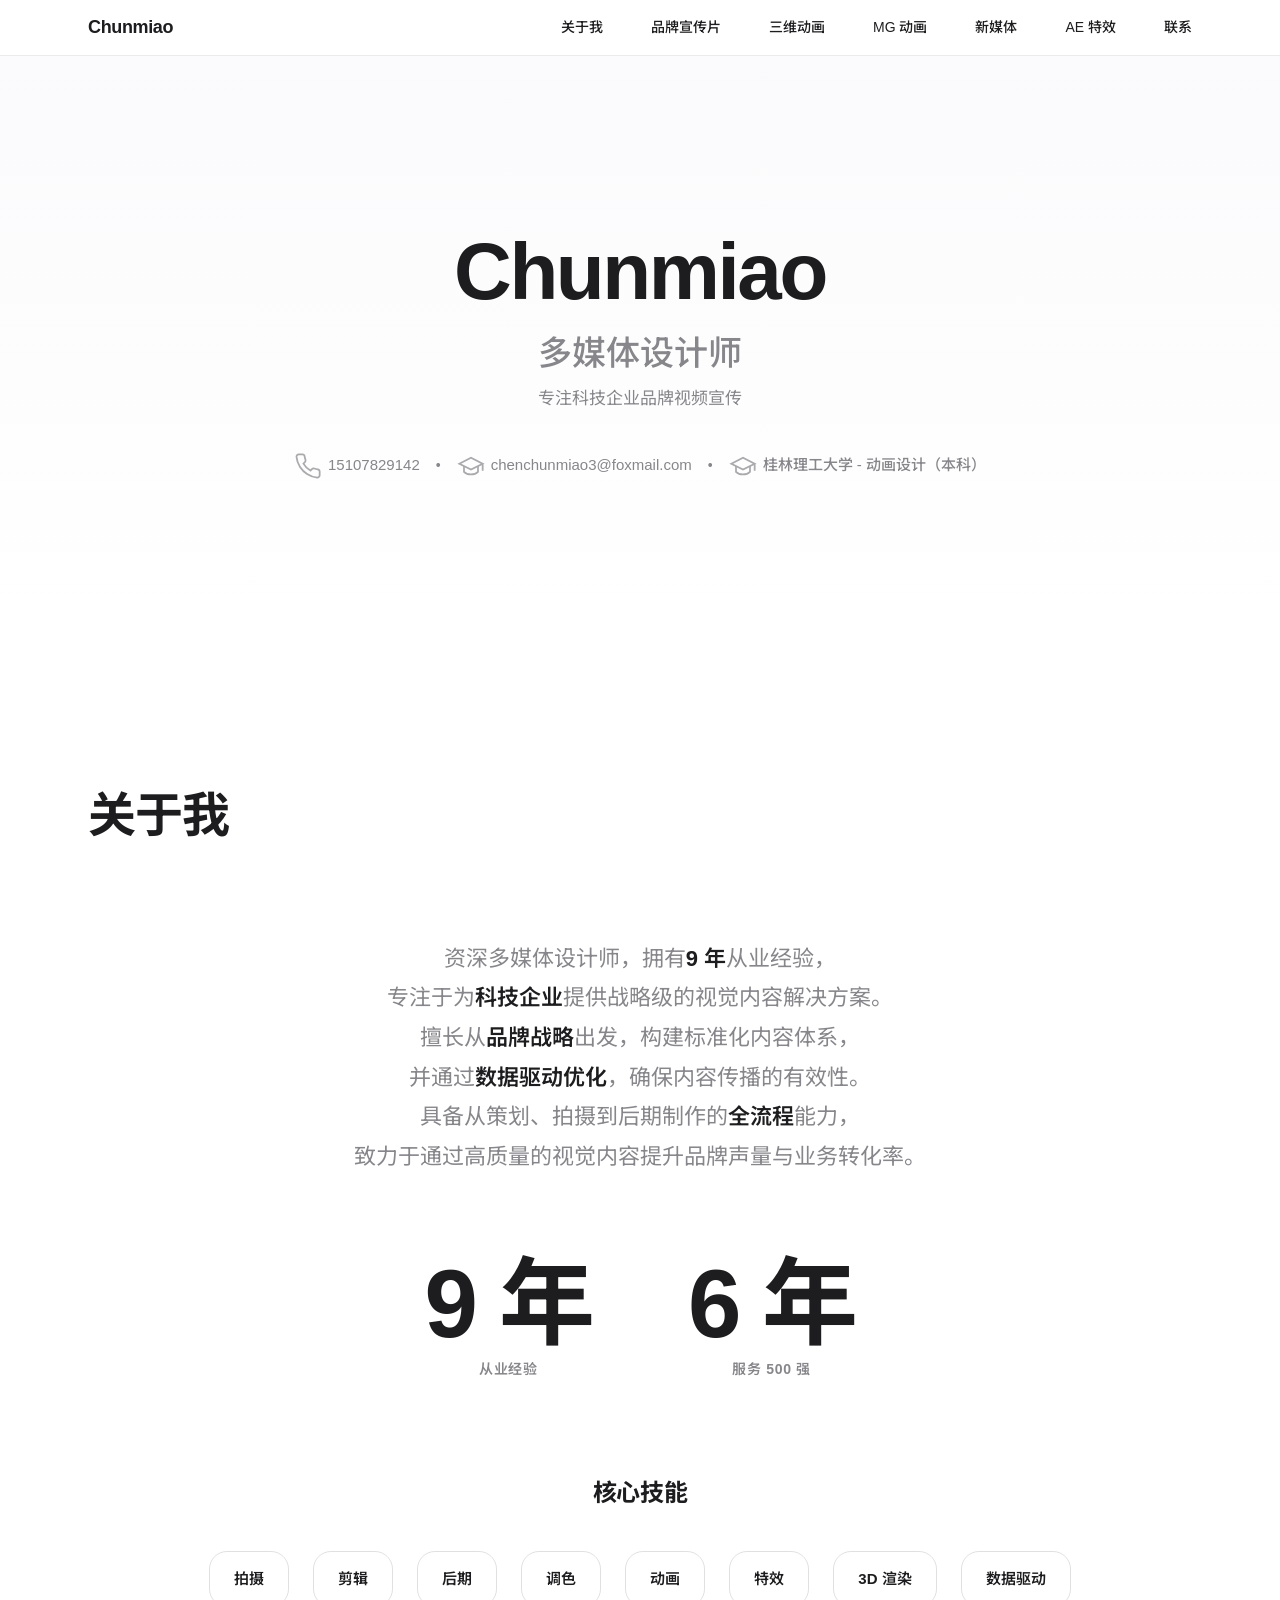
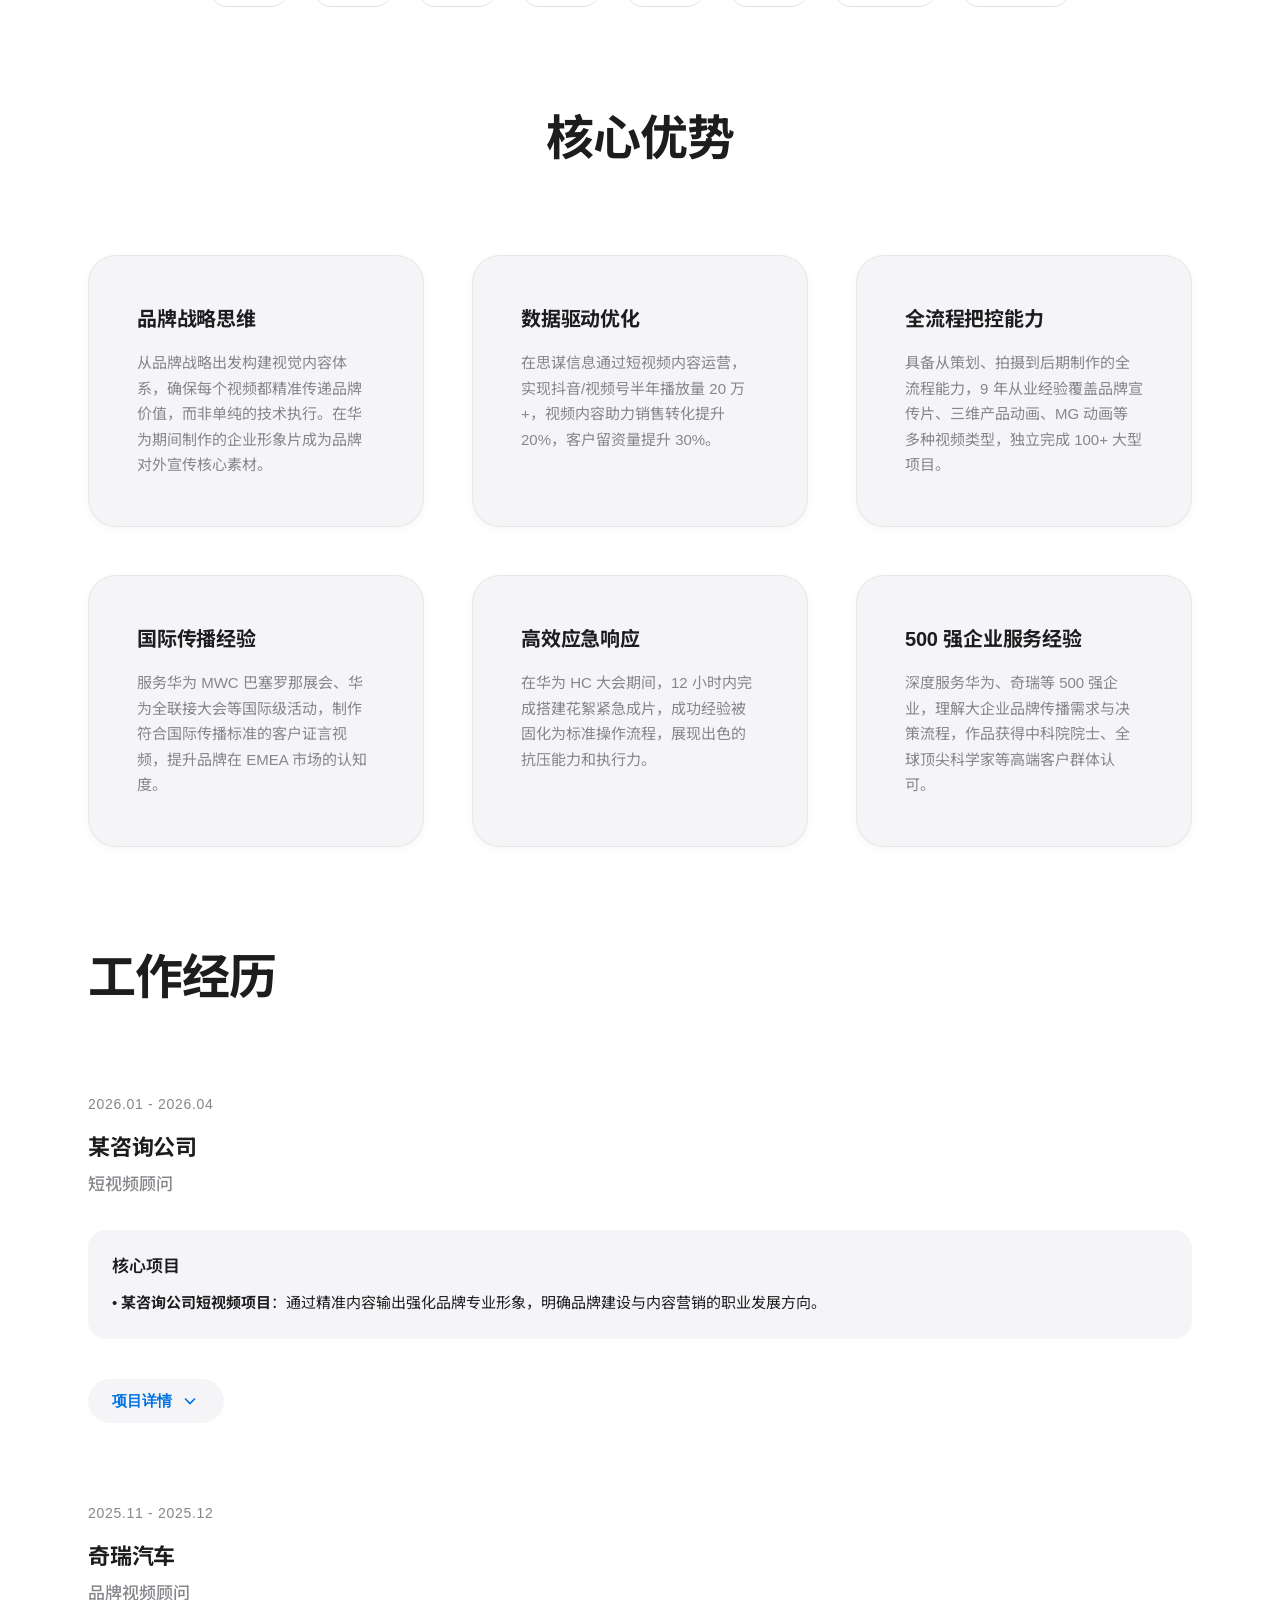
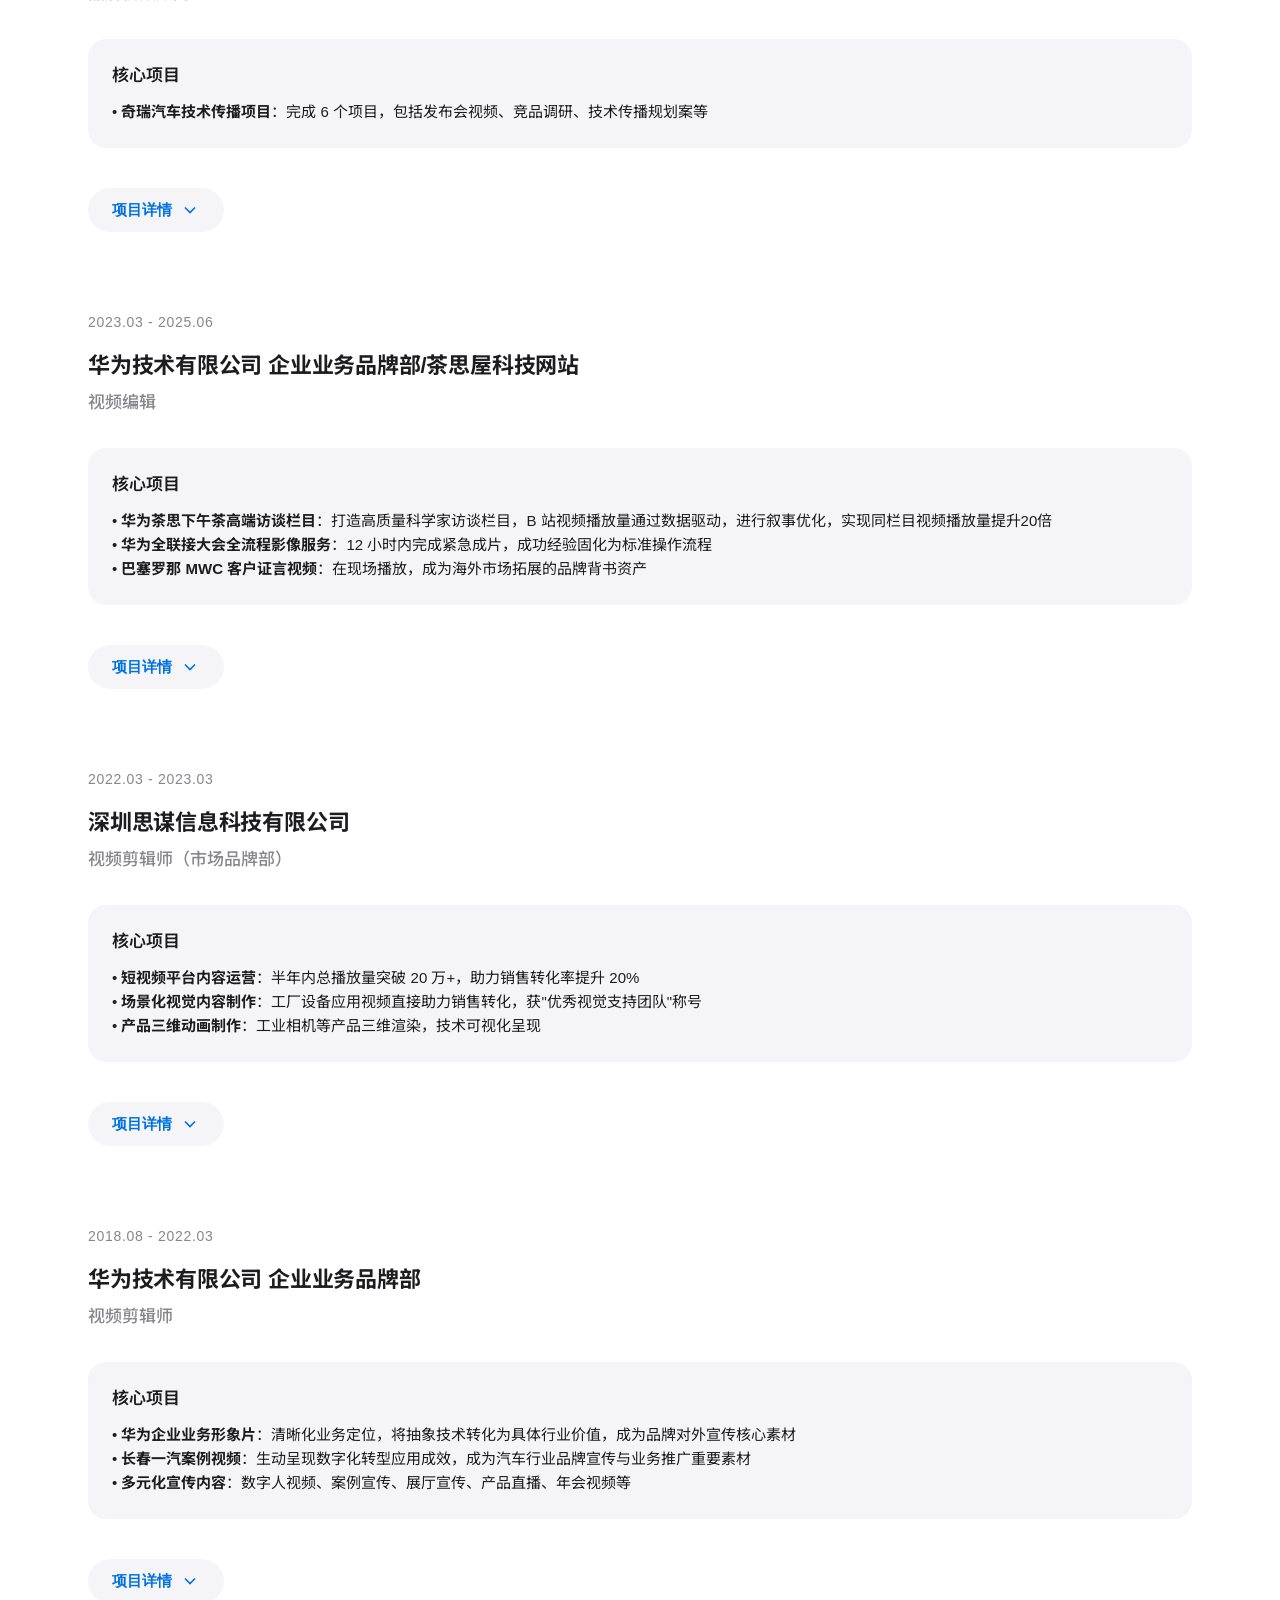
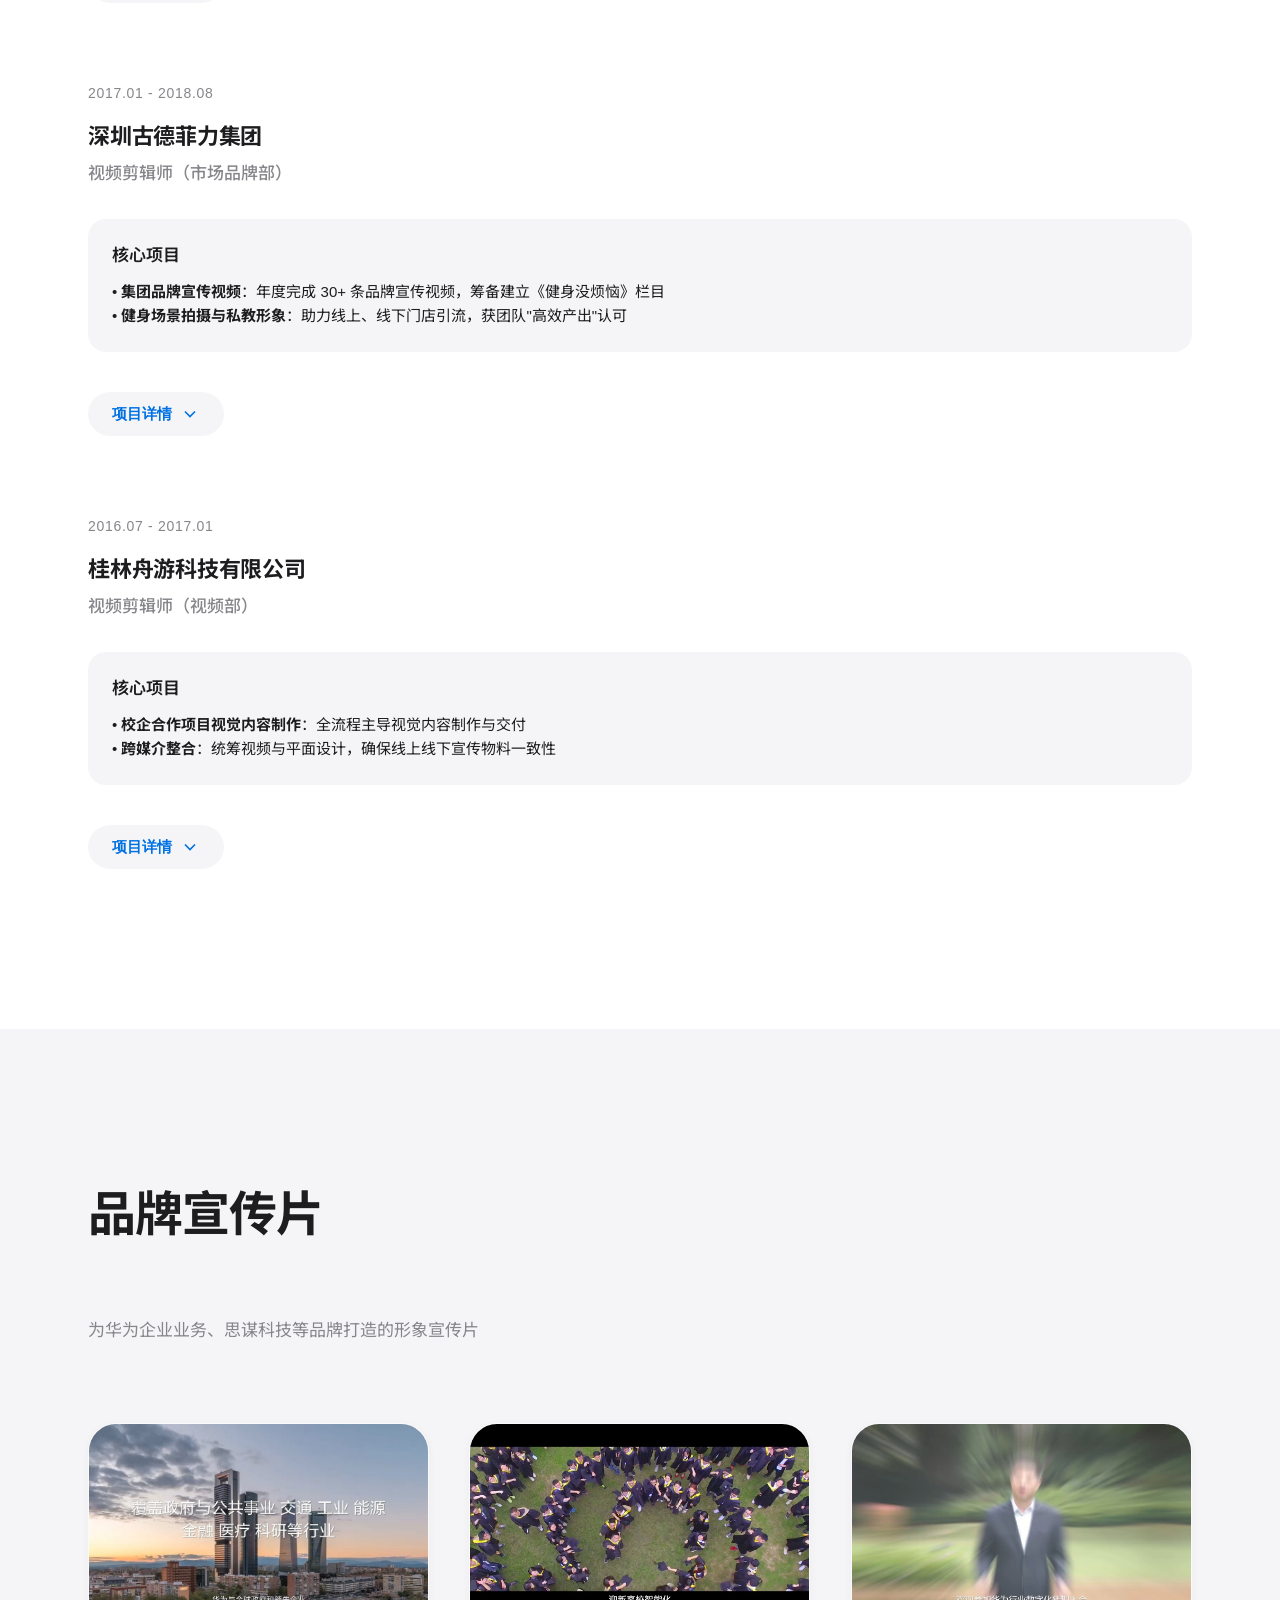
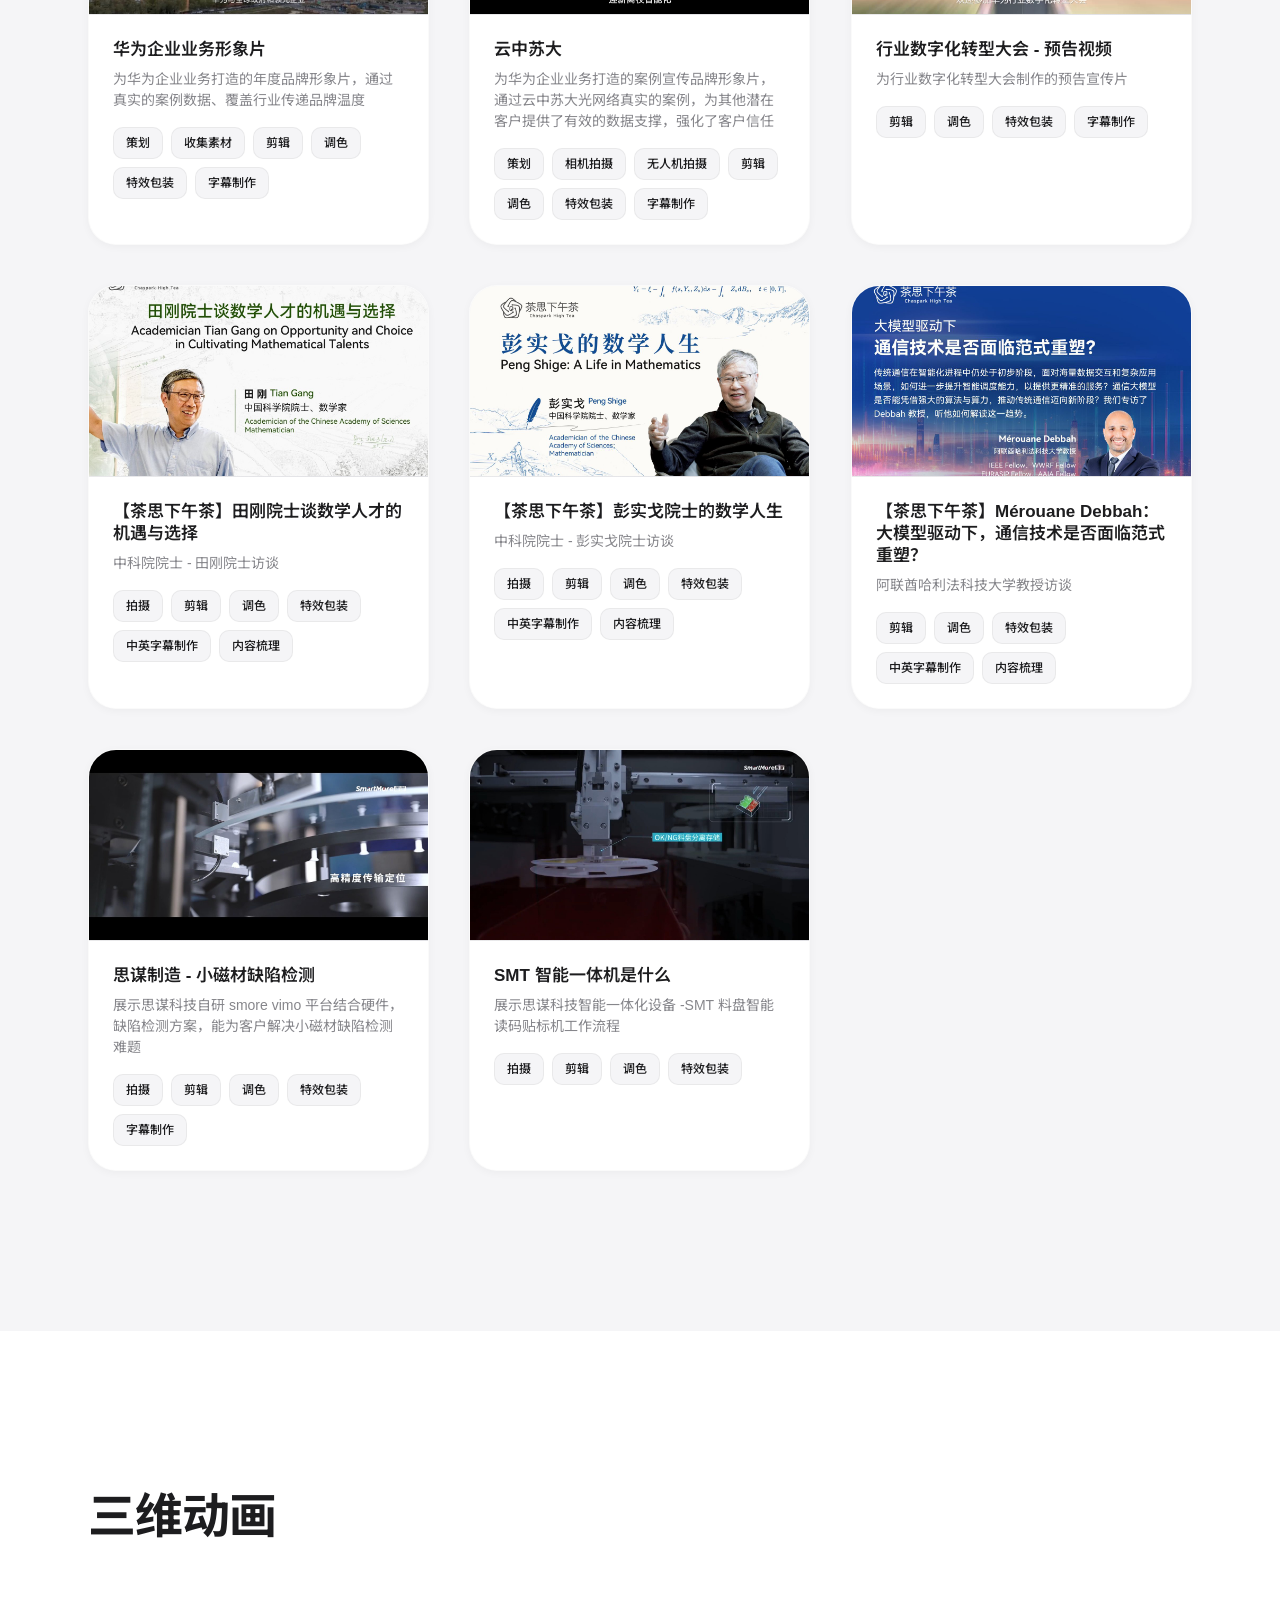
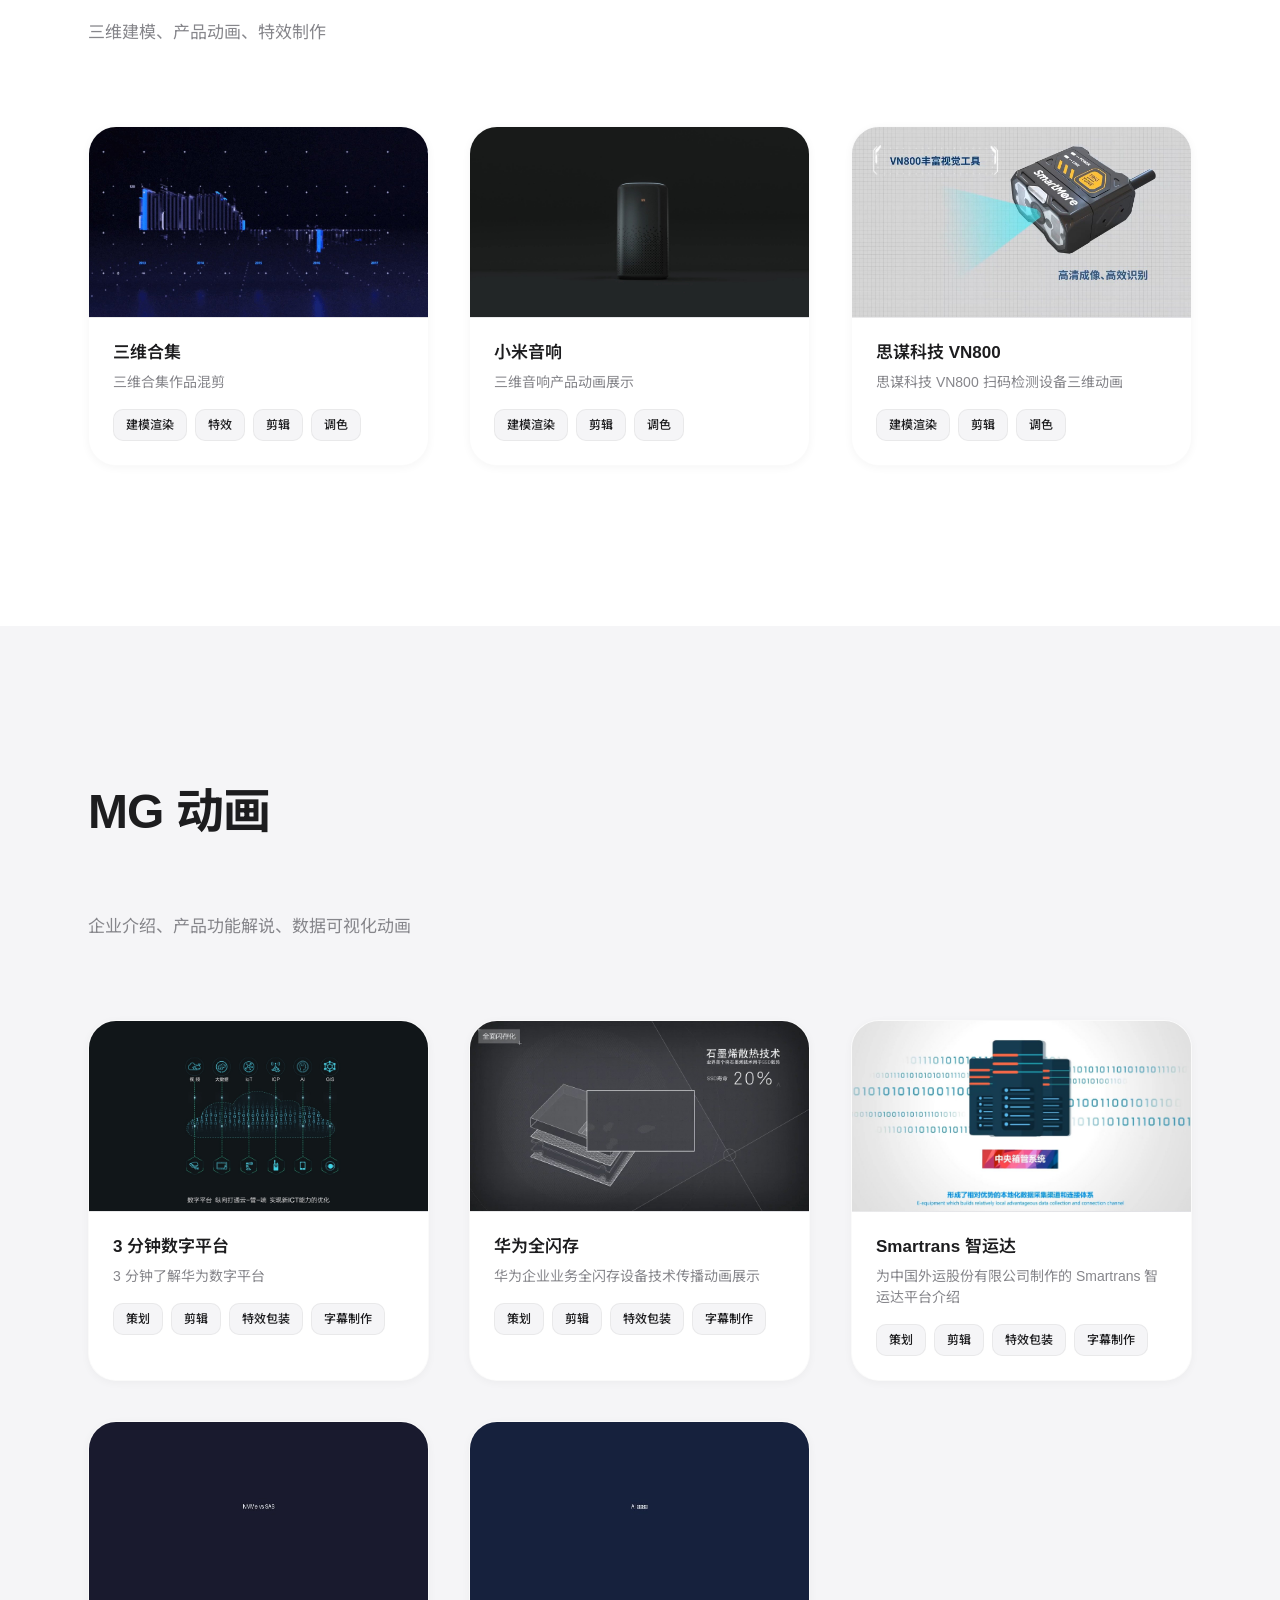
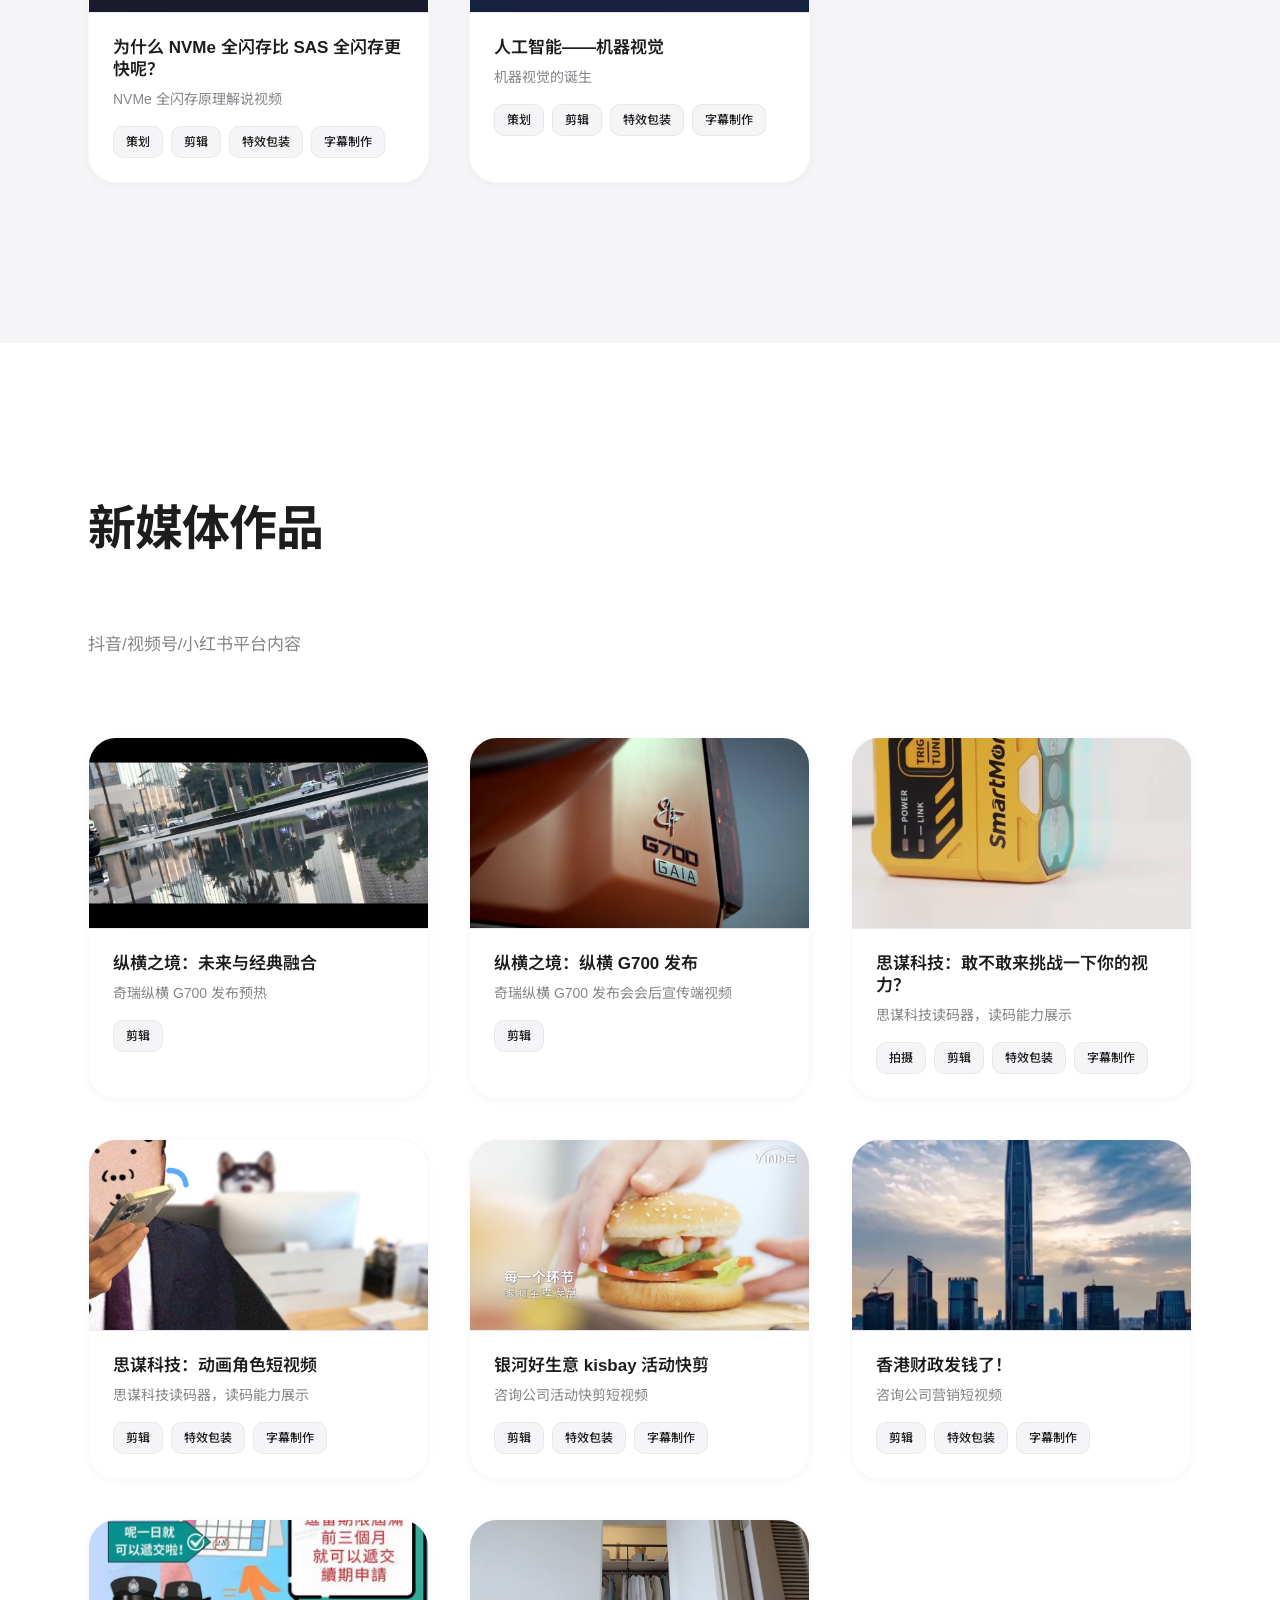
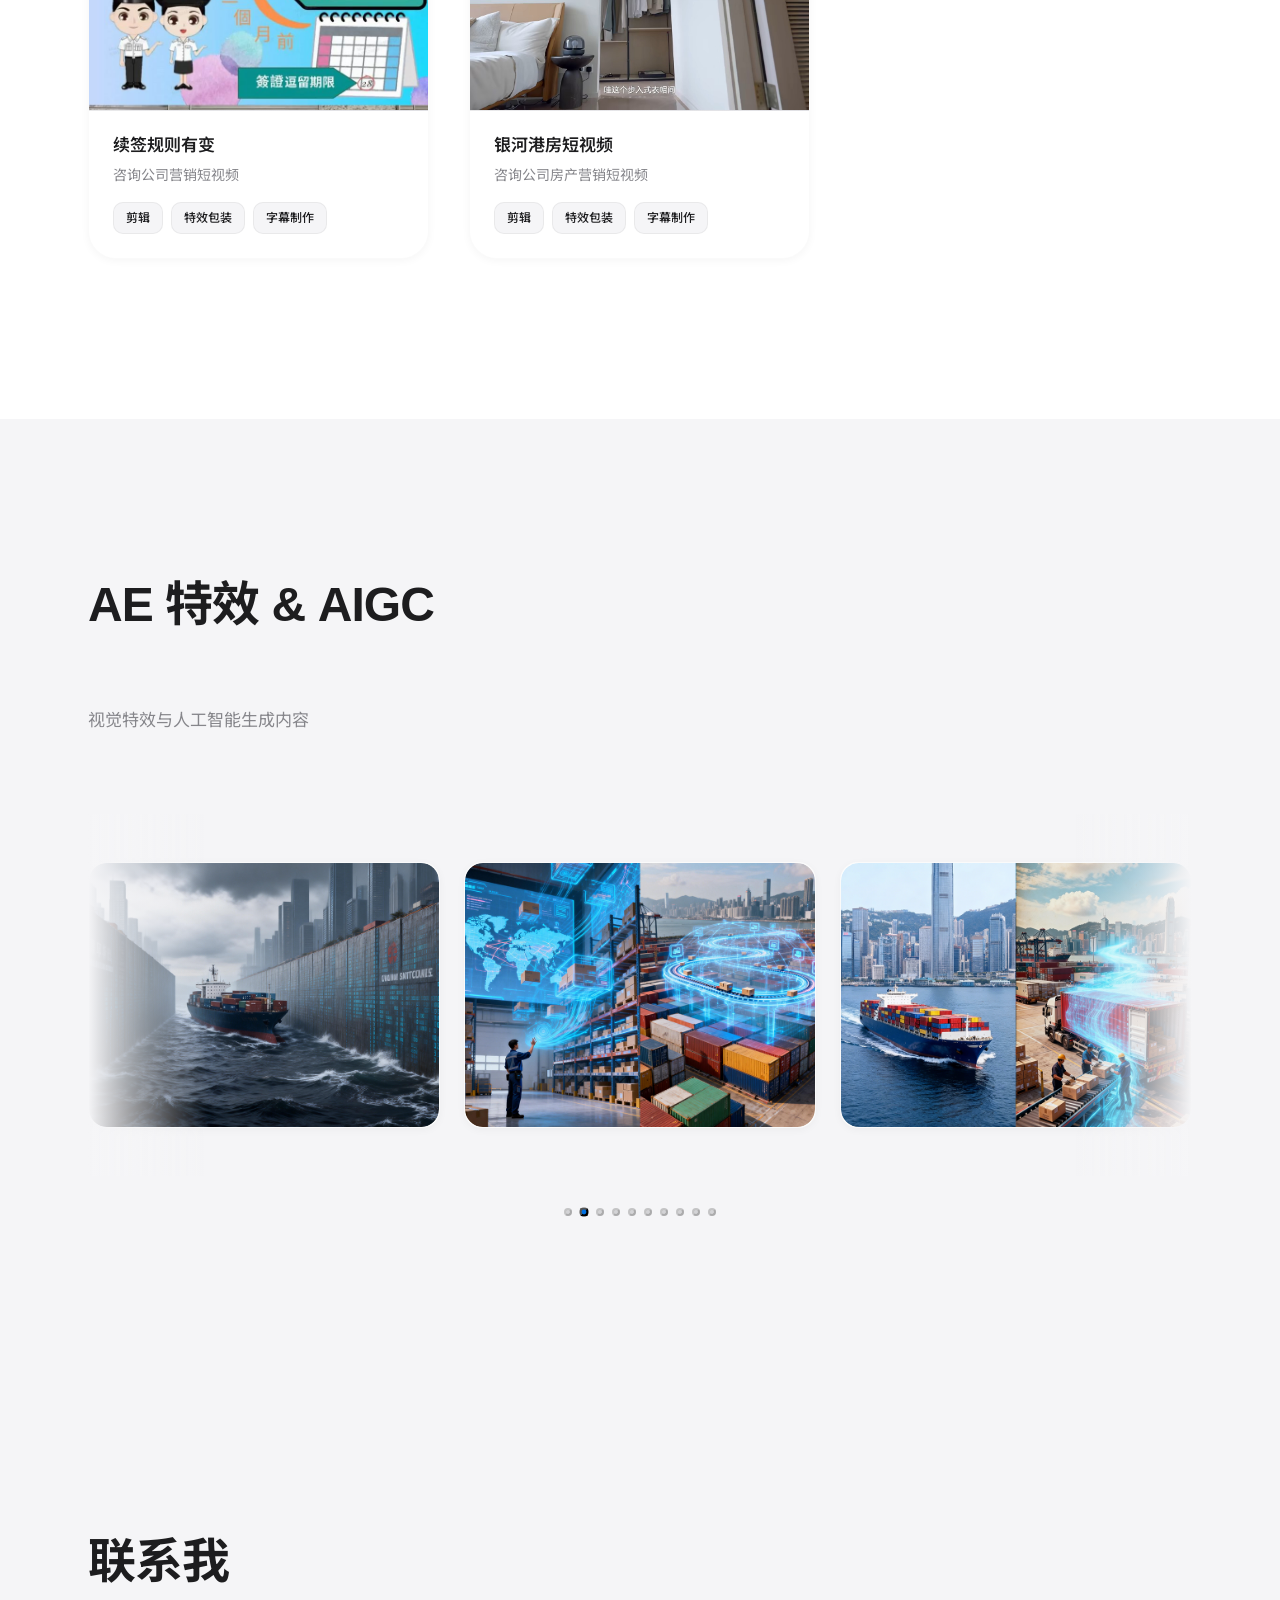
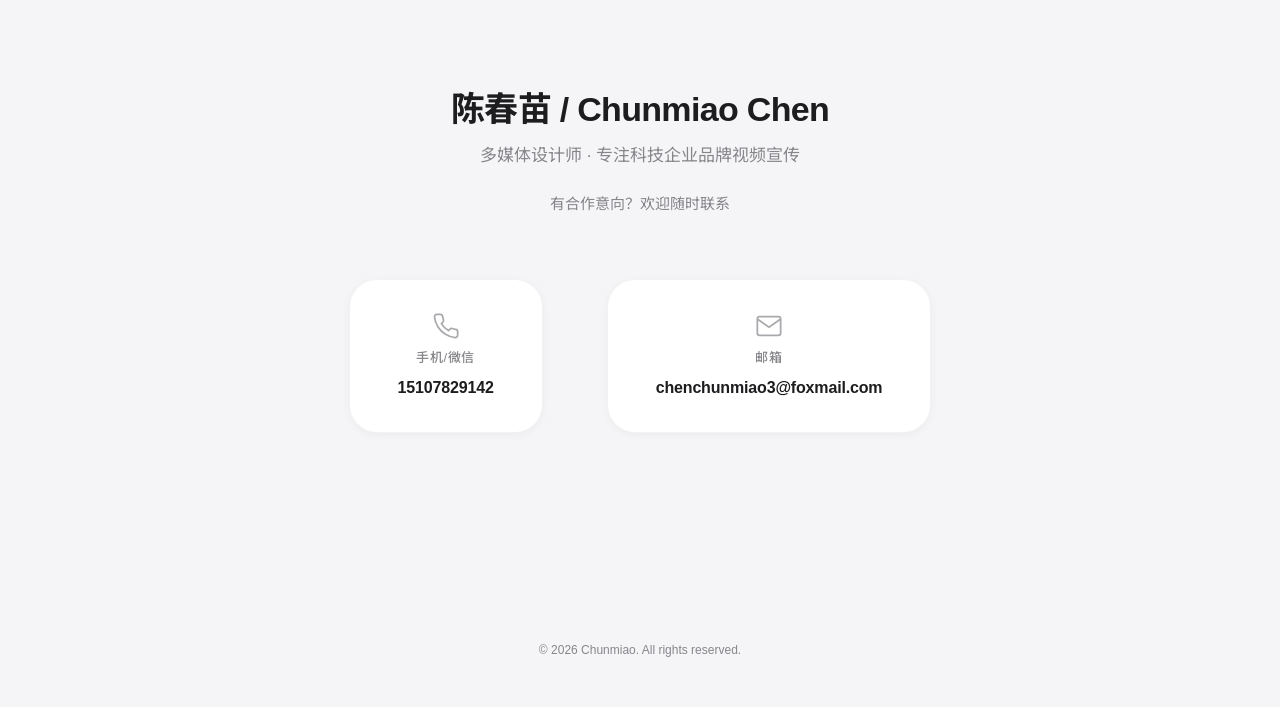
==== commit b9715e7a: "Add files via upload" ====
--- a/index.html
+++ b/index.html
@@ -1287,6 +1287,42 @@
               <img src="images/ae-4.png" alt="AE 特效作品 4" style="width:100%;height:100%;object-fit:cover;position:absolute;top:0;left:0;border-radius:var(--radius-md);">
             </div>
           </div>
+          <!-- AE 作品 5 -->
+          <div class="carousel-item fade-in-up">
+            <div class="carousel-image">
+              <img src="images/ae-5.png" alt="AE 特效作品 5" style="width:100%;height:100%;object-fit:cover;position:absolute;top:0;left:0;border-radius:var(--radius-md);">
+            </div>
+          </div>
+          <!-- AE 作品 6 -->
+          <div class="carousel-item fade-in-up">
+            <div class="carousel-image">
+              <img src="images/ae-6.png" alt="AE 特效作品 6" style="width:100%;height:100%;object-fit:cover;position:absolute;top:0;left:0;border-radius:var(--radius-md);">
+            </div>
+          </div>
+          <!-- AE 作品 7 -->
+          <div class="carousel-item fade-in-up">
+            <div class="carousel-image">
+              <img src="images/ae-7.png" alt="AE 特效作品 7" style="width:100%;height:100%;object-fit:cover;position:absolute;top:0;left:0;border-radius:var(--radius-md);">
+            </div>
+          </div>
+          <!-- AE 作品 8 -->
+          <div class="carousel-item fade-in-up">
+            <div class="carousel-image">
+              <img src="images/ae-8.png" alt="AE 特效作品 8" style="width:100%;height:100%;object-fit:cover;position:absolute;top:0;left:0;border-radius:var(--radius-md);">
+            </div>
+          </div>
+          <!-- AE 作品 9 -->
+          <div class="carousel-item fade-in-up">
+            <div class="carousel-image">
+              <img src="images/ae-9.png" alt="AE 特效作品 9" style="width:100%;height:100%;object-fit:cover;position:absolute;top:0;left:0;border-radius:var(--radius-md);">
+            </div>
+          </div>
+          <!-- AE 作品 10 -->
+          <div class="carousel-item fade-in-up">
+            <div class="carousel-image">
+              <img src="images/ae-10.png" alt="AE 特效作品 10" style="width:100%;height:100%;object-fit:cover;position:absolute;top:0;left:0;border-radius:var(--radius-md);">
+            </div>
+          </div>
         </div>
         <button class="carousel-btn carousel-prev" aria-label="Previous">
           <svg viewBox="0 0 24 24" fill="none" stroke="currentColor" stroke-width="2">
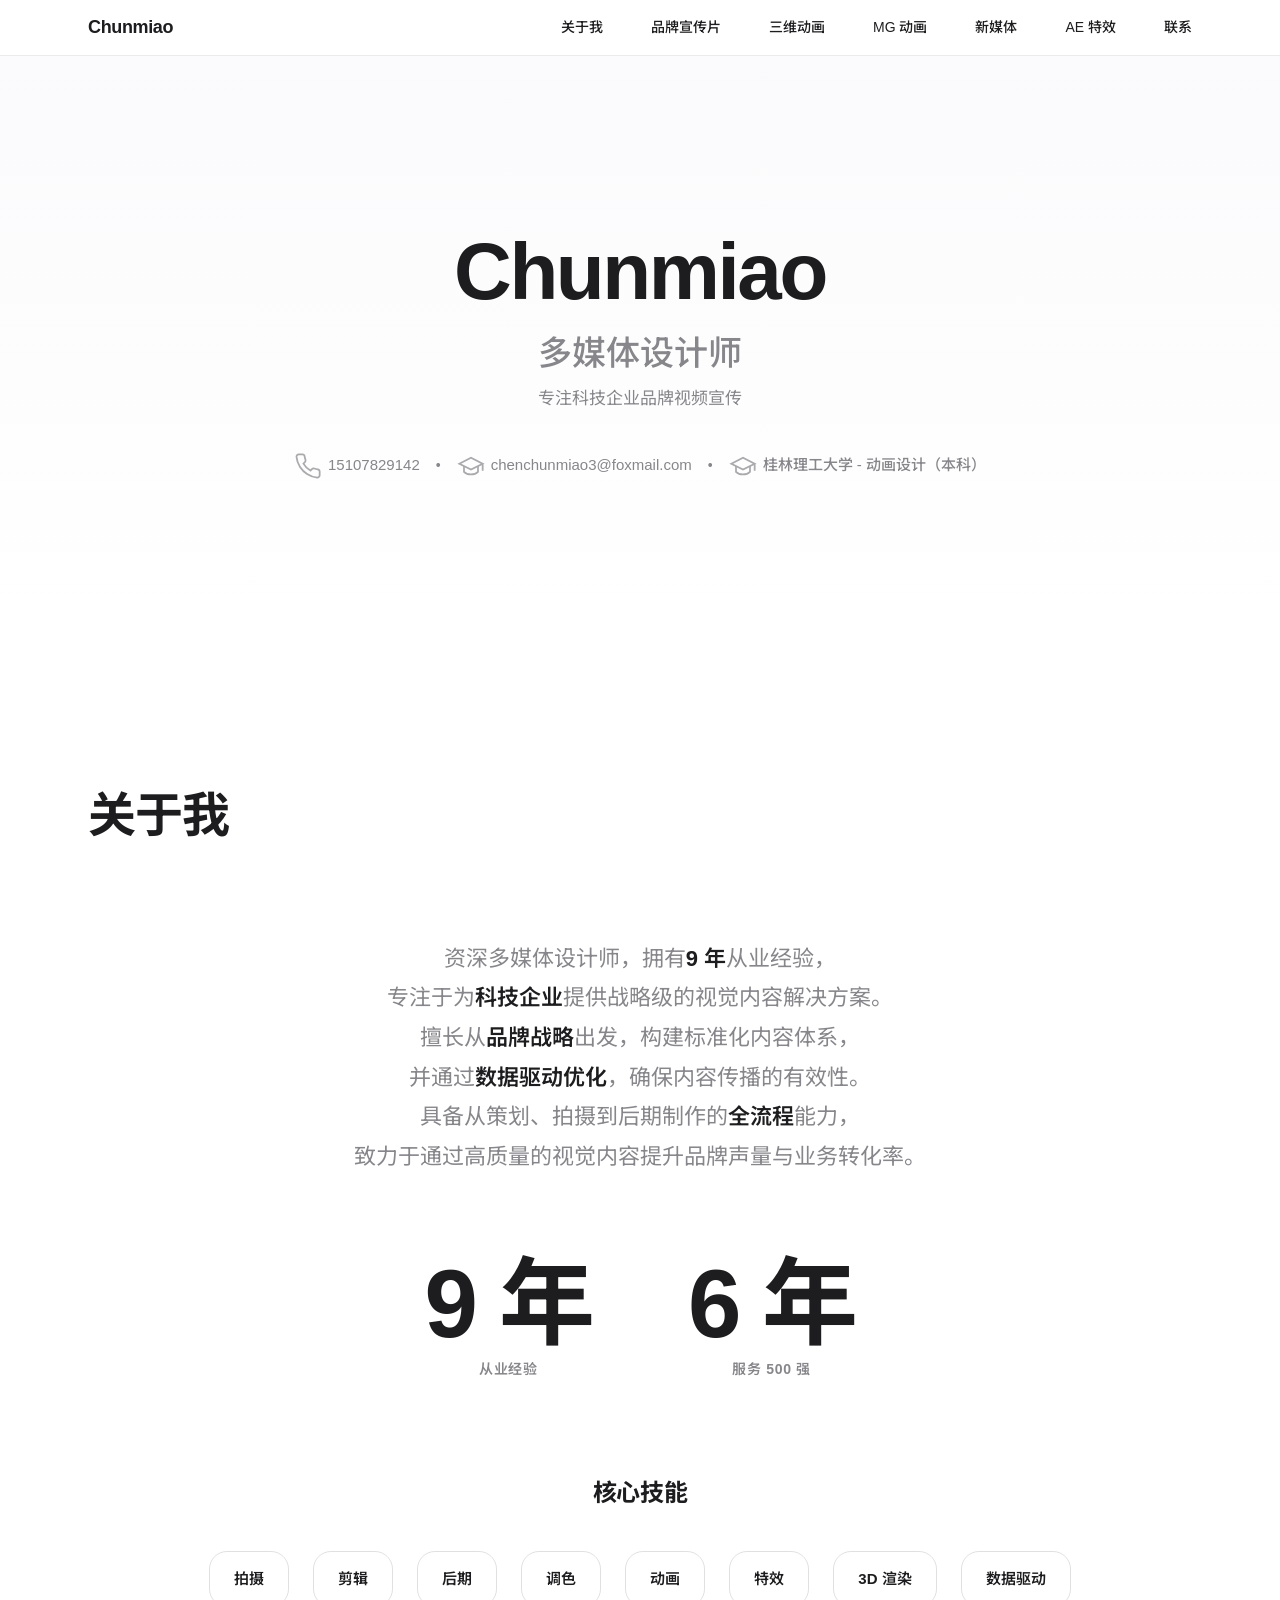
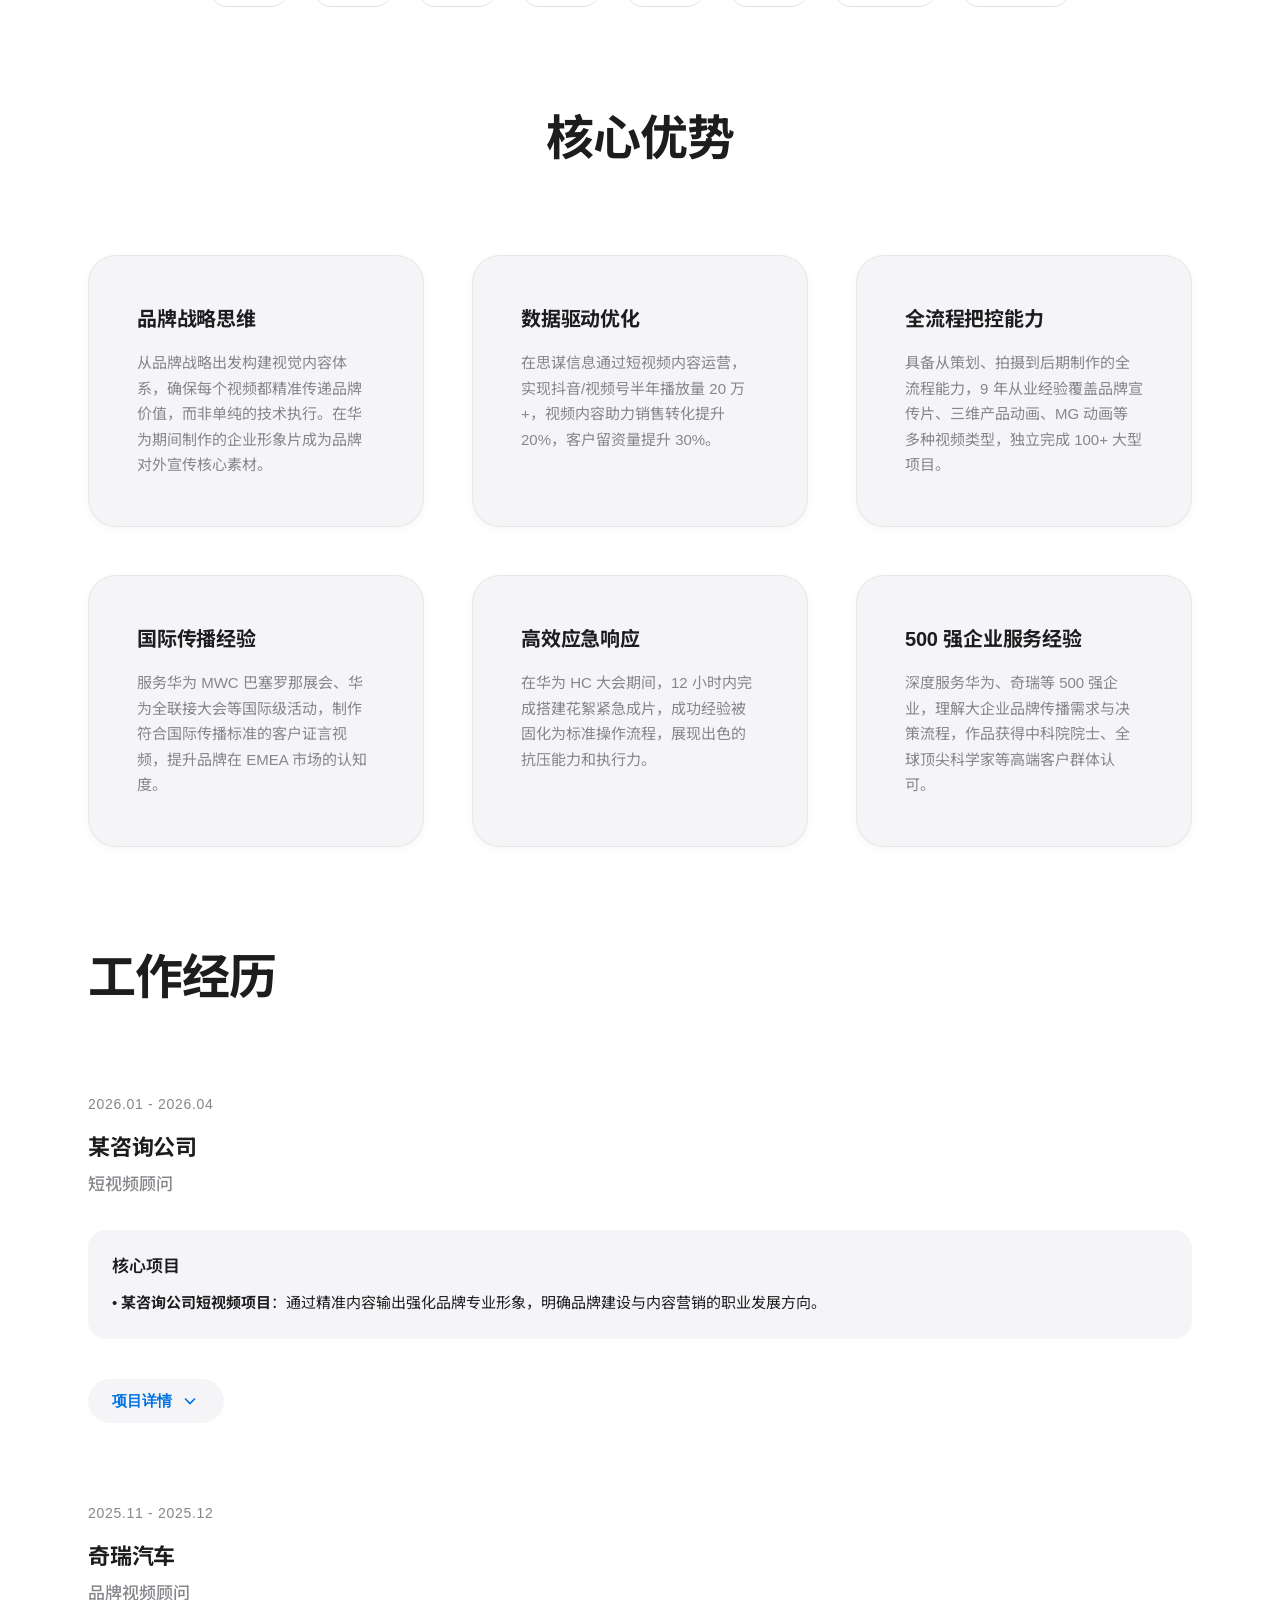
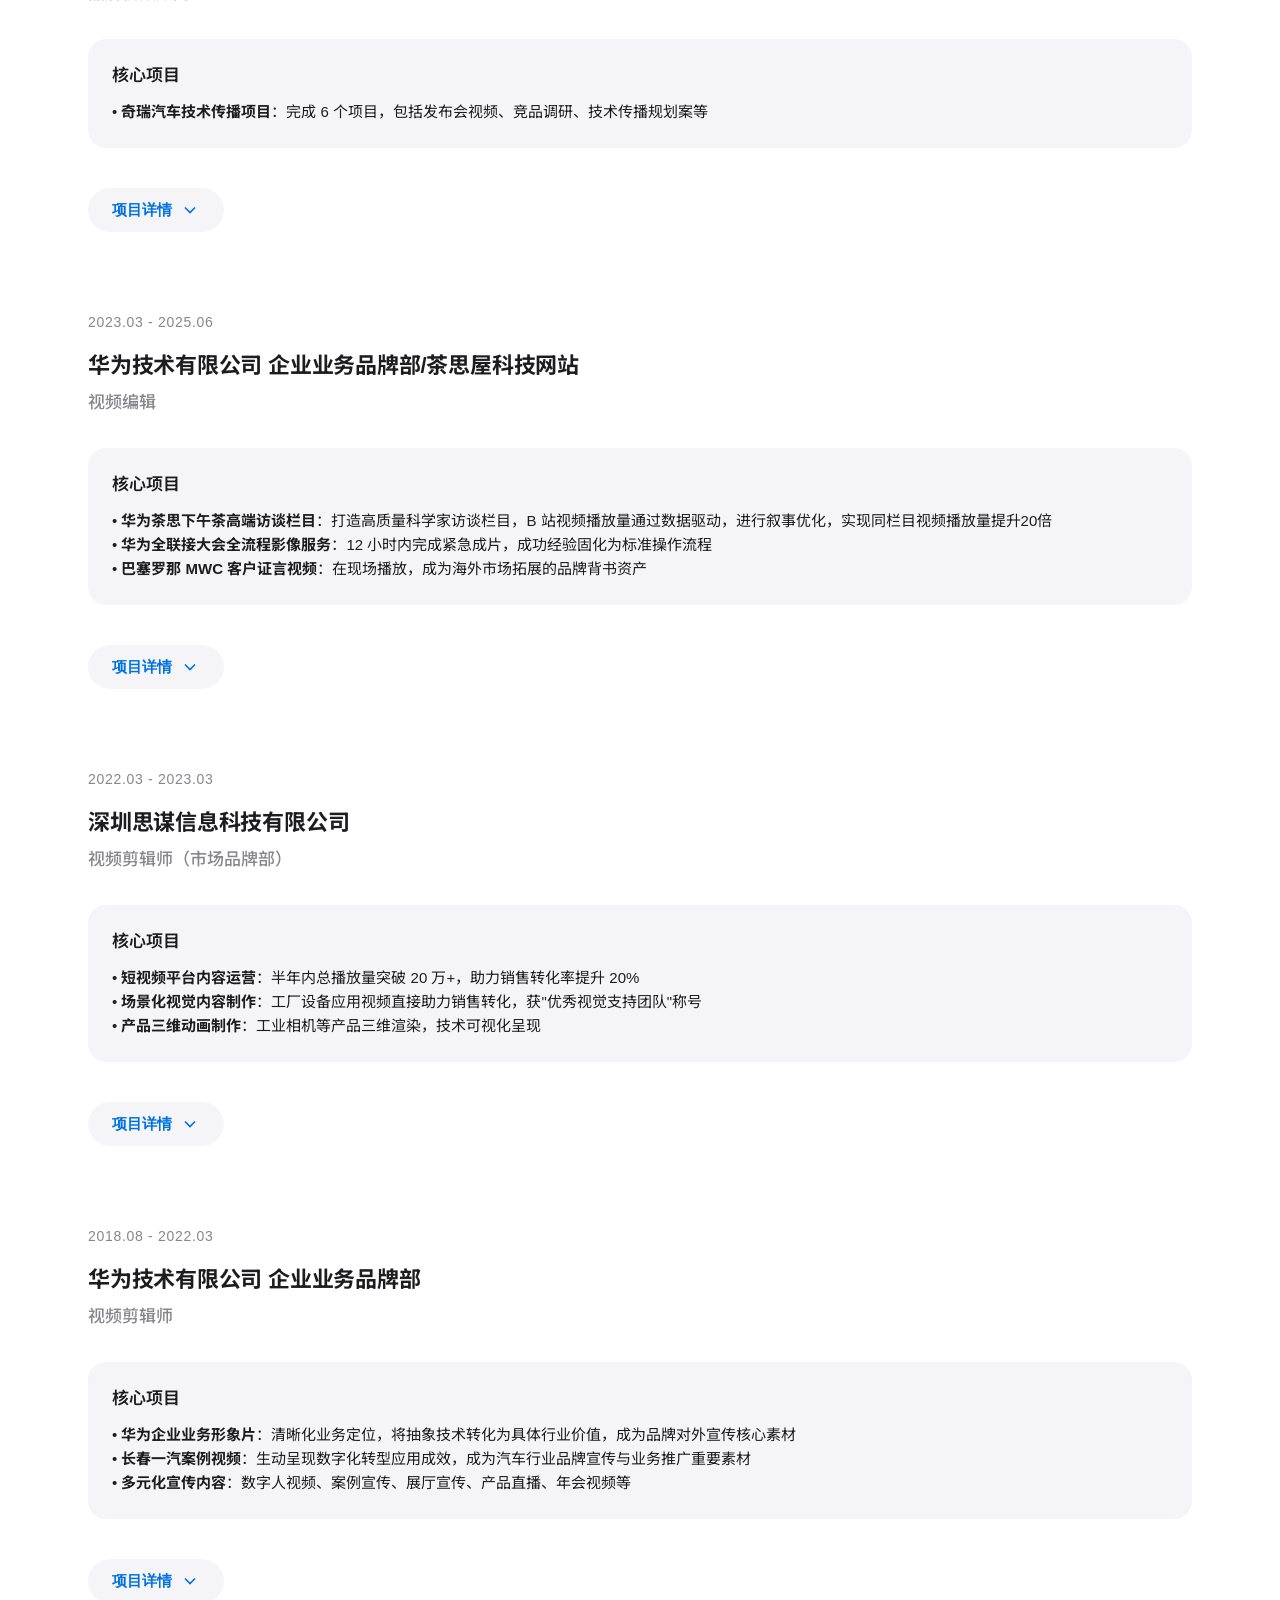
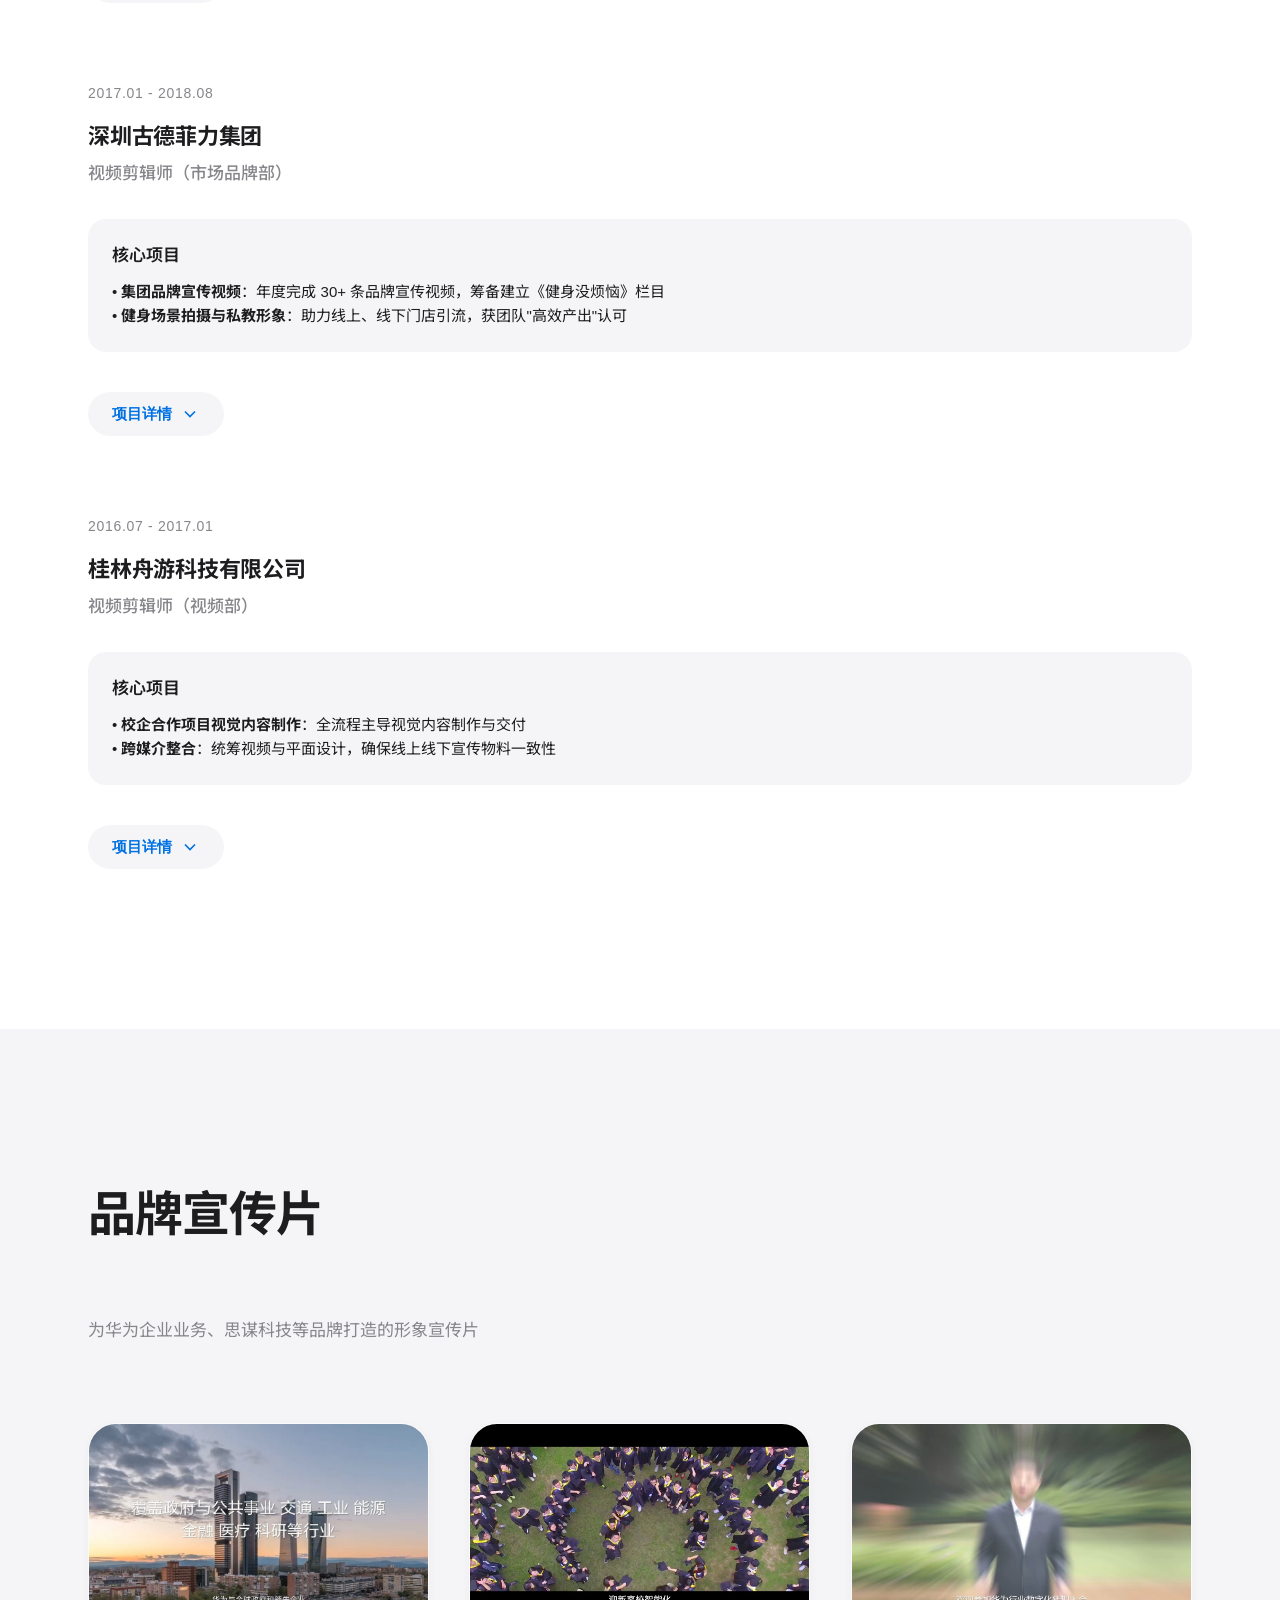
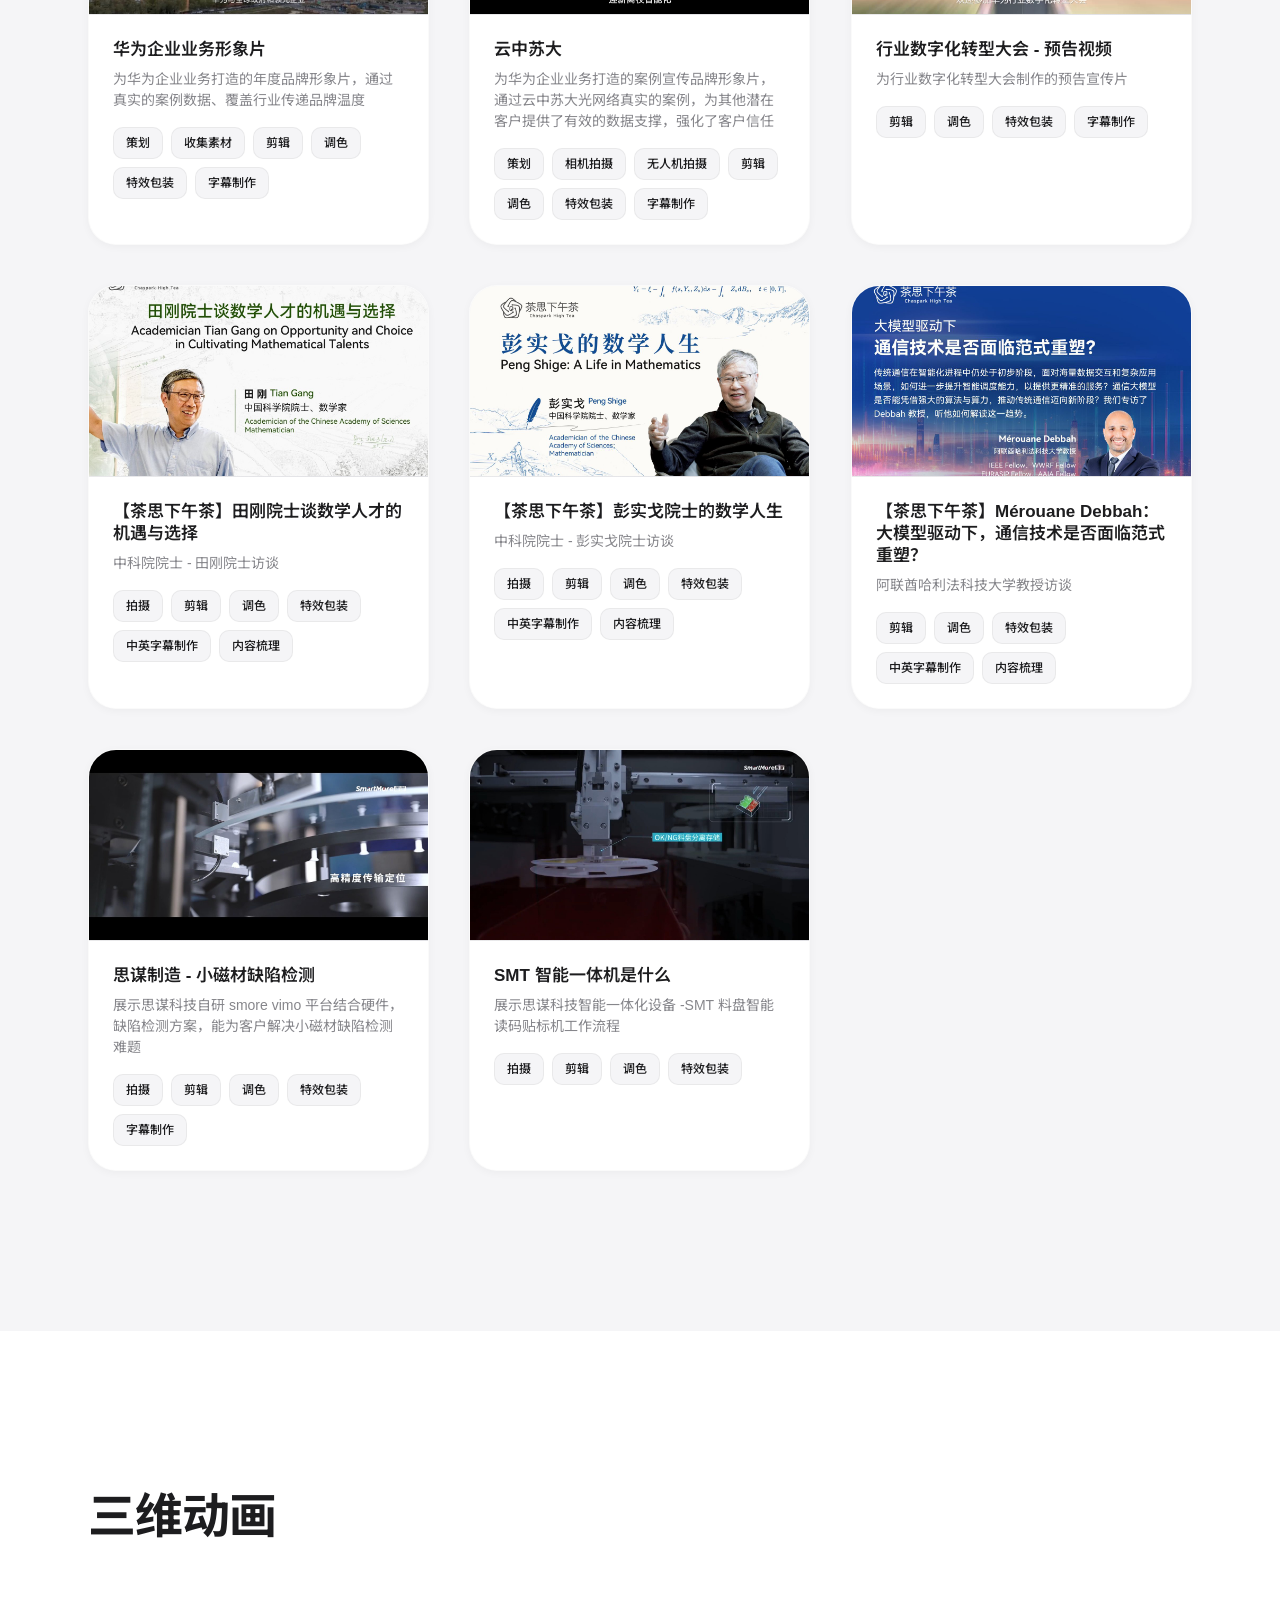
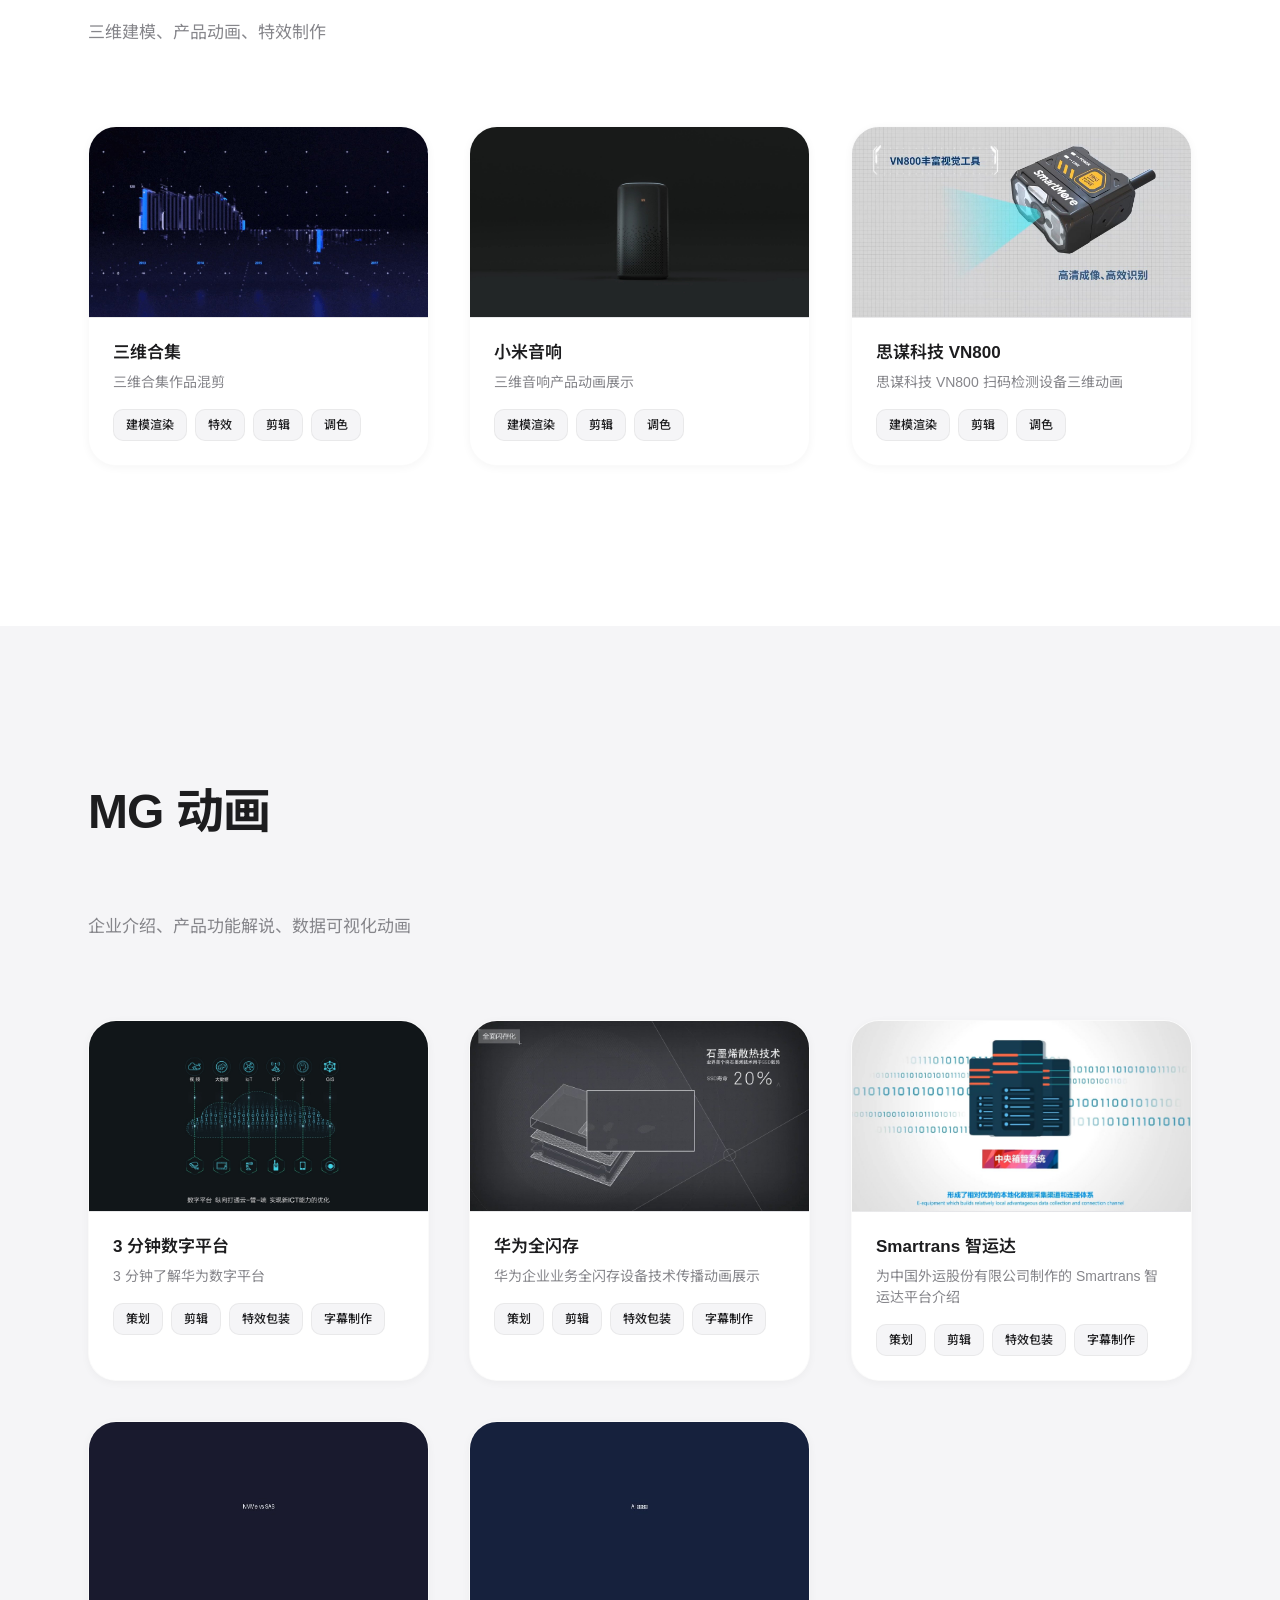
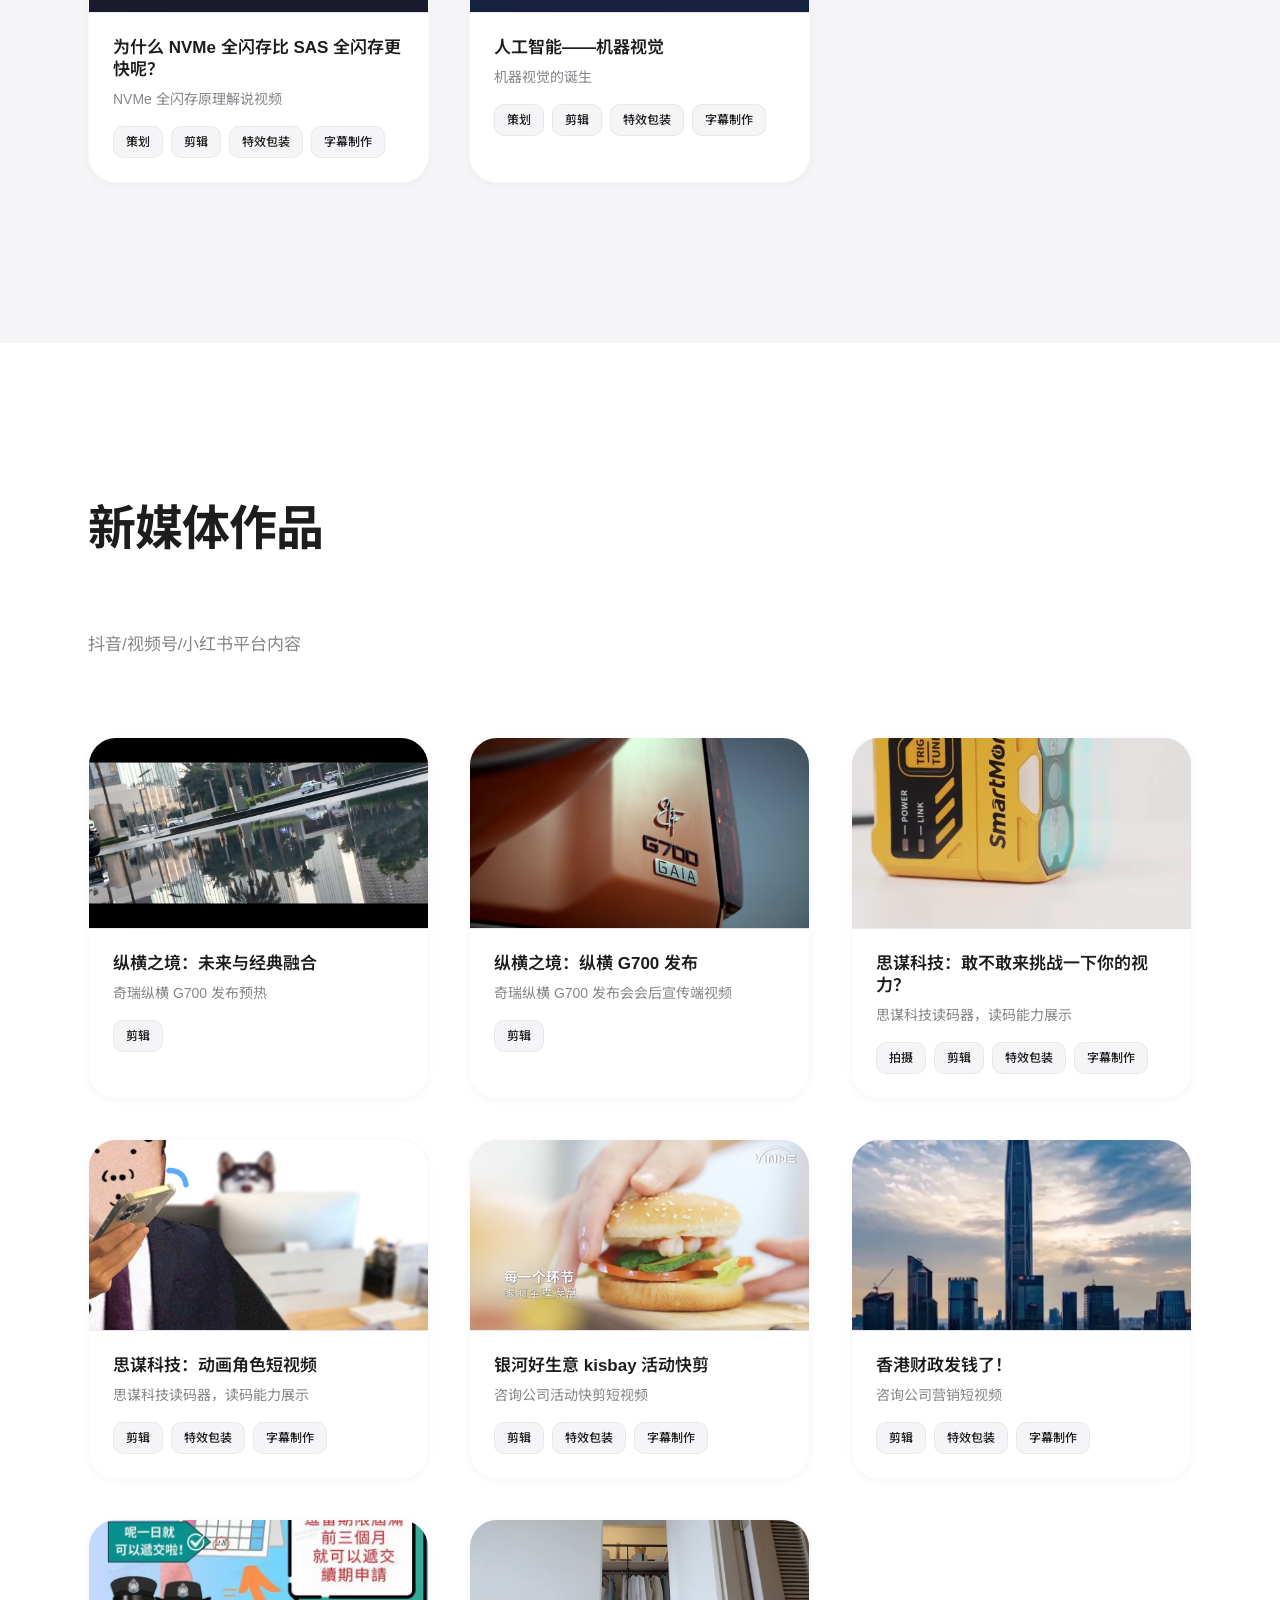
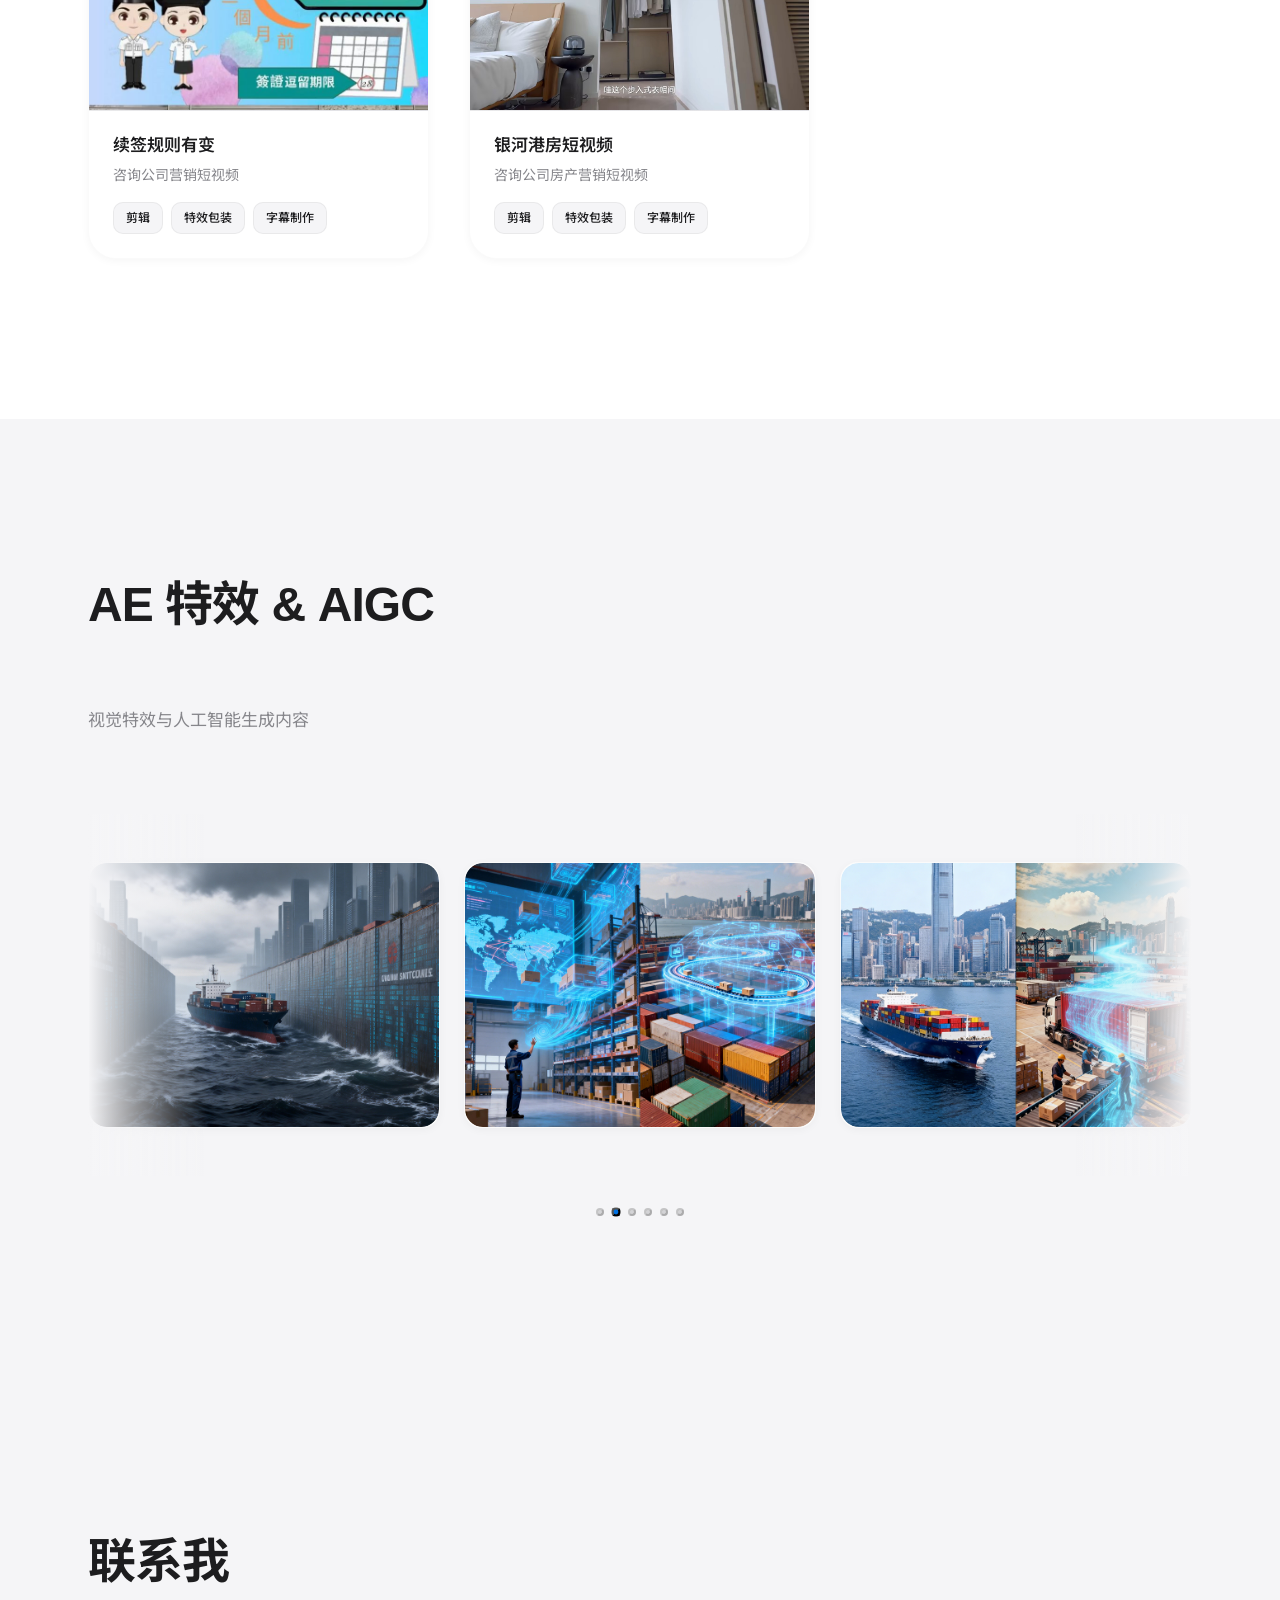
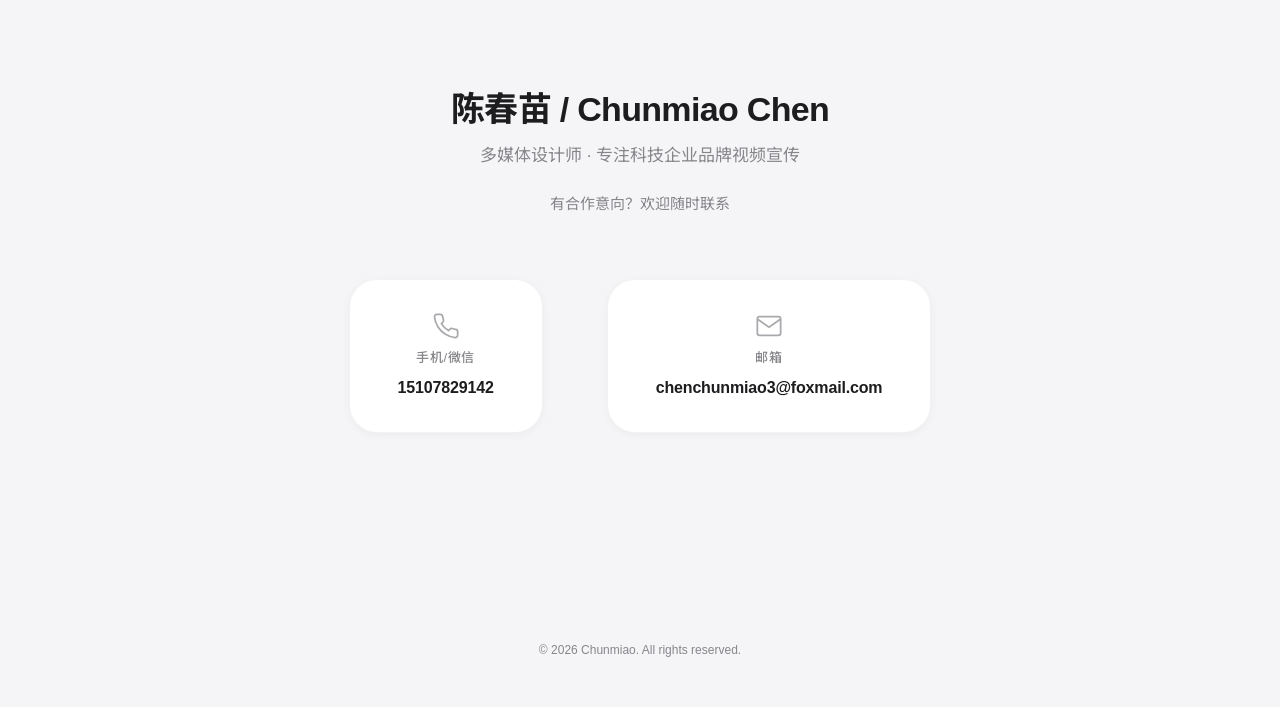
==== commit 8d9c2c16: "Add files via upload" ====
--- a/index.html
+++ b/index.html
@@ -1290,37 +1290,13 @@
           <!-- AE 作品 5 -->
           <div class="carousel-item fade-in-up">
             <div class="carousel-image">
-              <img src="images/ae-5.png" alt="AE 特效作品 5" style="width:100%;height:100%;object-fit:cover;position:absolute;top:0;left:0;border-radius:var(--radius-md);">
+              <img src="images/ae-5.jpg" alt="AE 特效作品 5" style="width:100%;height:100%;object-fit:cover;position:absolute;top:0;left:0;border-radius:var(--radius-md);">
             </div>
           </div>
           <!-- AE 作品 6 -->
           <div class="carousel-item fade-in-up">
             <div class="carousel-image">
-              <img src="images/ae-6.png" alt="AE 特效作品 6" style="width:100%;height:100%;object-fit:cover;position:absolute;top:0;left:0;border-radius:var(--radius-md);">
-            </div>
-          </div>
-          <!-- AE 作品 7 -->
-          <div class="carousel-item fade-in-up">
-            <div class="carousel-image">
-              <img src="images/ae-7.png" alt="AE 特效作品 7" style="width:100%;height:100%;object-fit:cover;position:absolute;top:0;left:0;border-radius:var(--radius-md);">
-            </div>
-          </div>
-          <!-- AE 作品 8 -->
-          <div class="carousel-item fade-in-up">
-            <div class="carousel-image">
-              <img src="images/ae-8.png" alt="AE 特效作品 8" style="width:100%;height:100%;object-fit:cover;position:absolute;top:0;left:0;border-radius:var(--radius-md);">
-            </div>
-          </div>
-          <!-- AE 作品 9 -->
-          <div class="carousel-item fade-in-up">
-            <div class="carousel-image">
-              <img src="images/ae-9.png" alt="AE 特效作品 9" style="width:100%;height:100%;object-fit:cover;position:absolute;top:0;left:0;border-radius:var(--radius-md);">
-            </div>
-          </div>
-          <!-- AE 作品 10 -->
-          <div class="carousel-item fade-in-up">
-            <div class="carousel-image">
-              <img src="images/ae-10.png" alt="AE 特效作品 10" style="width:100%;height:100%;object-fit:cover;position:absolute;top:0;left:0;border-radius:var(--radius-md);">
+              <img src="images/ae-6.jpg" alt="AE 特效作品 6" style="width:100%;height:100%;object-fit:cover;position:absolute;top:0;left:0;border-radius:var(--radius-md);">
             </div>
           </div>
         </div>
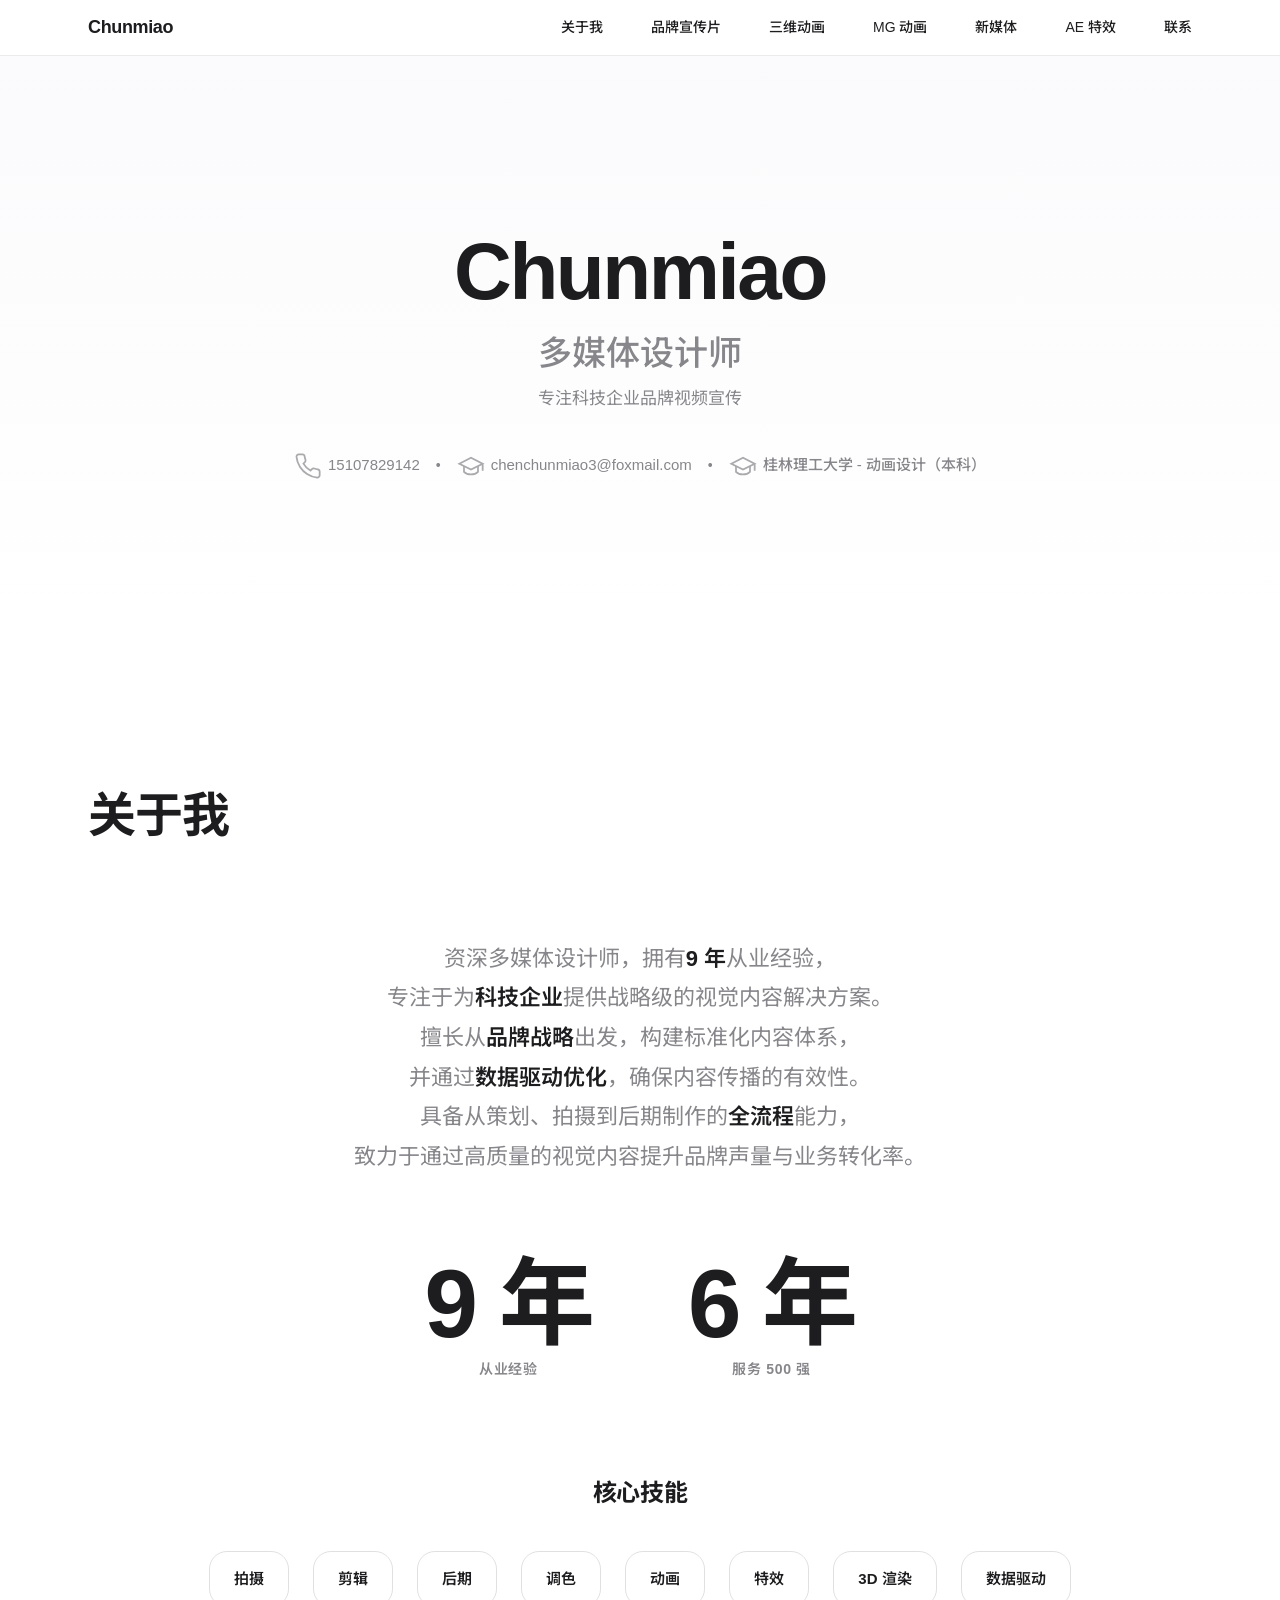
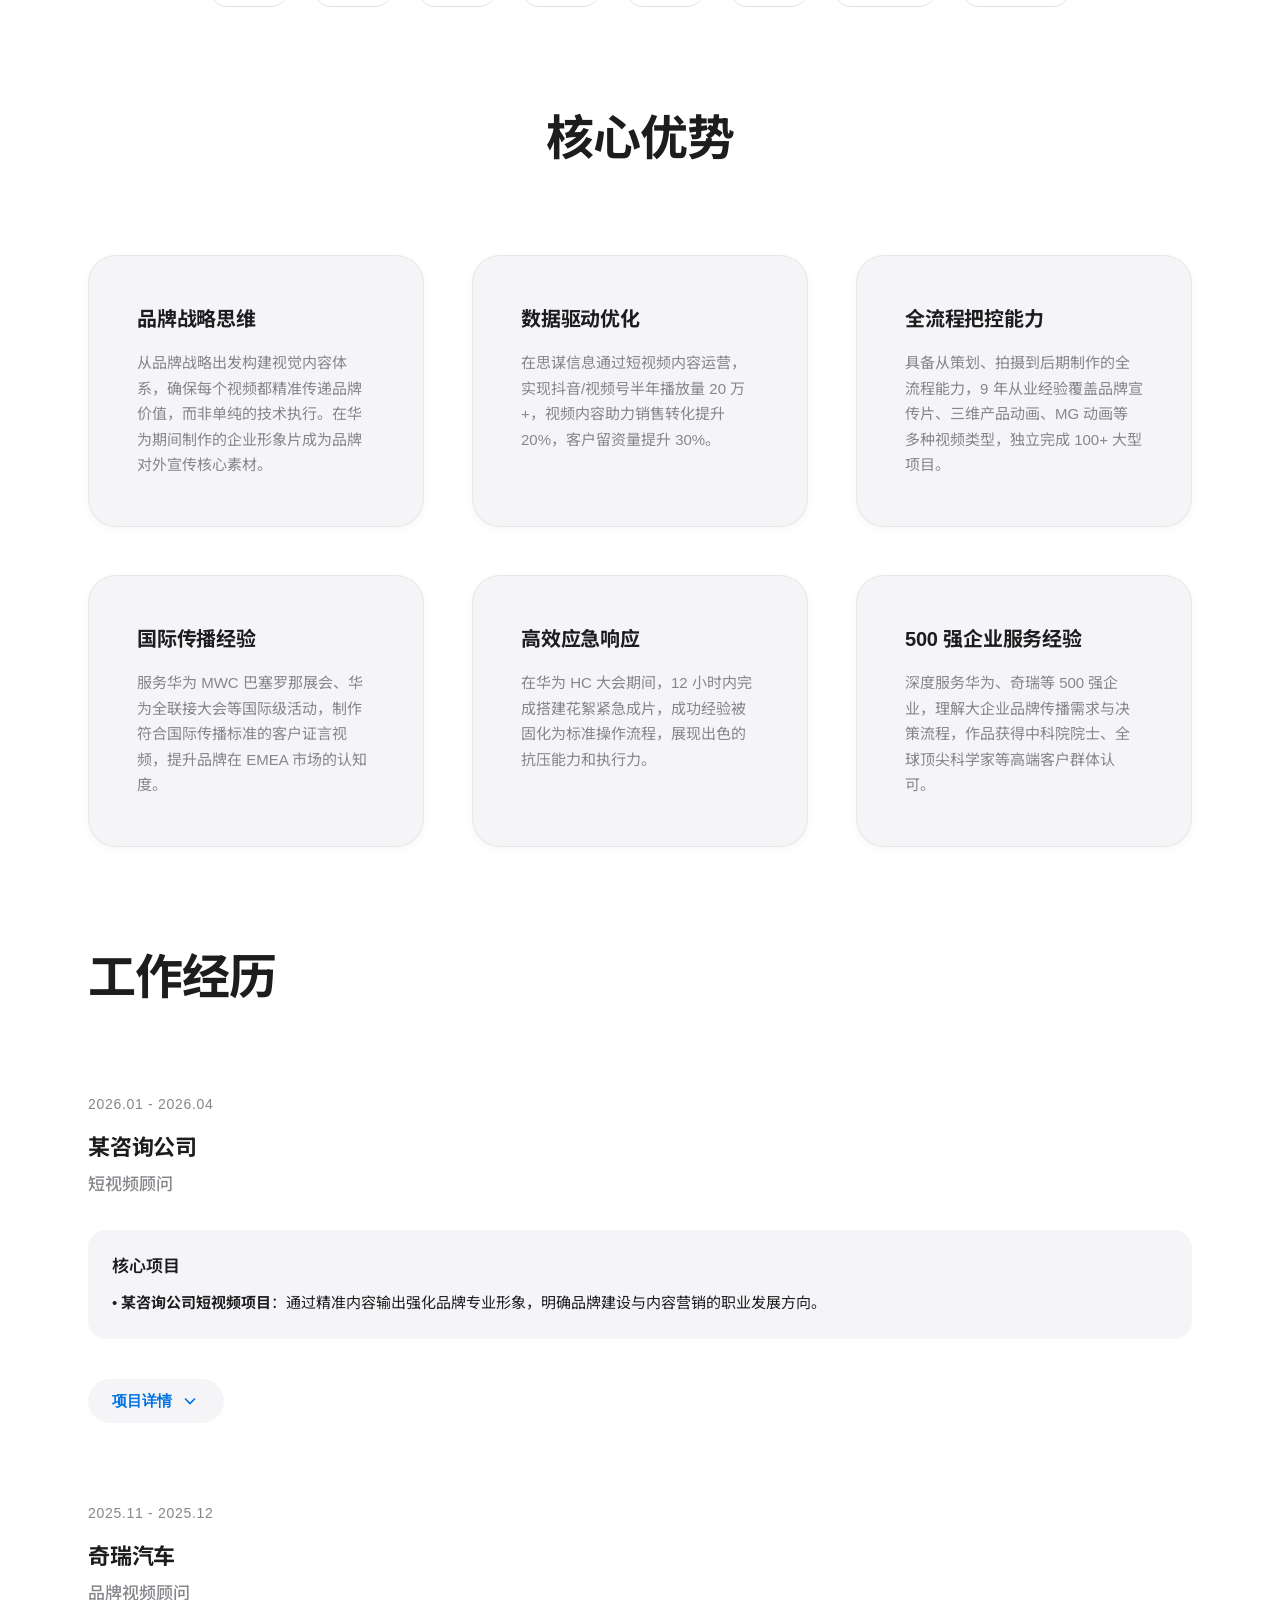
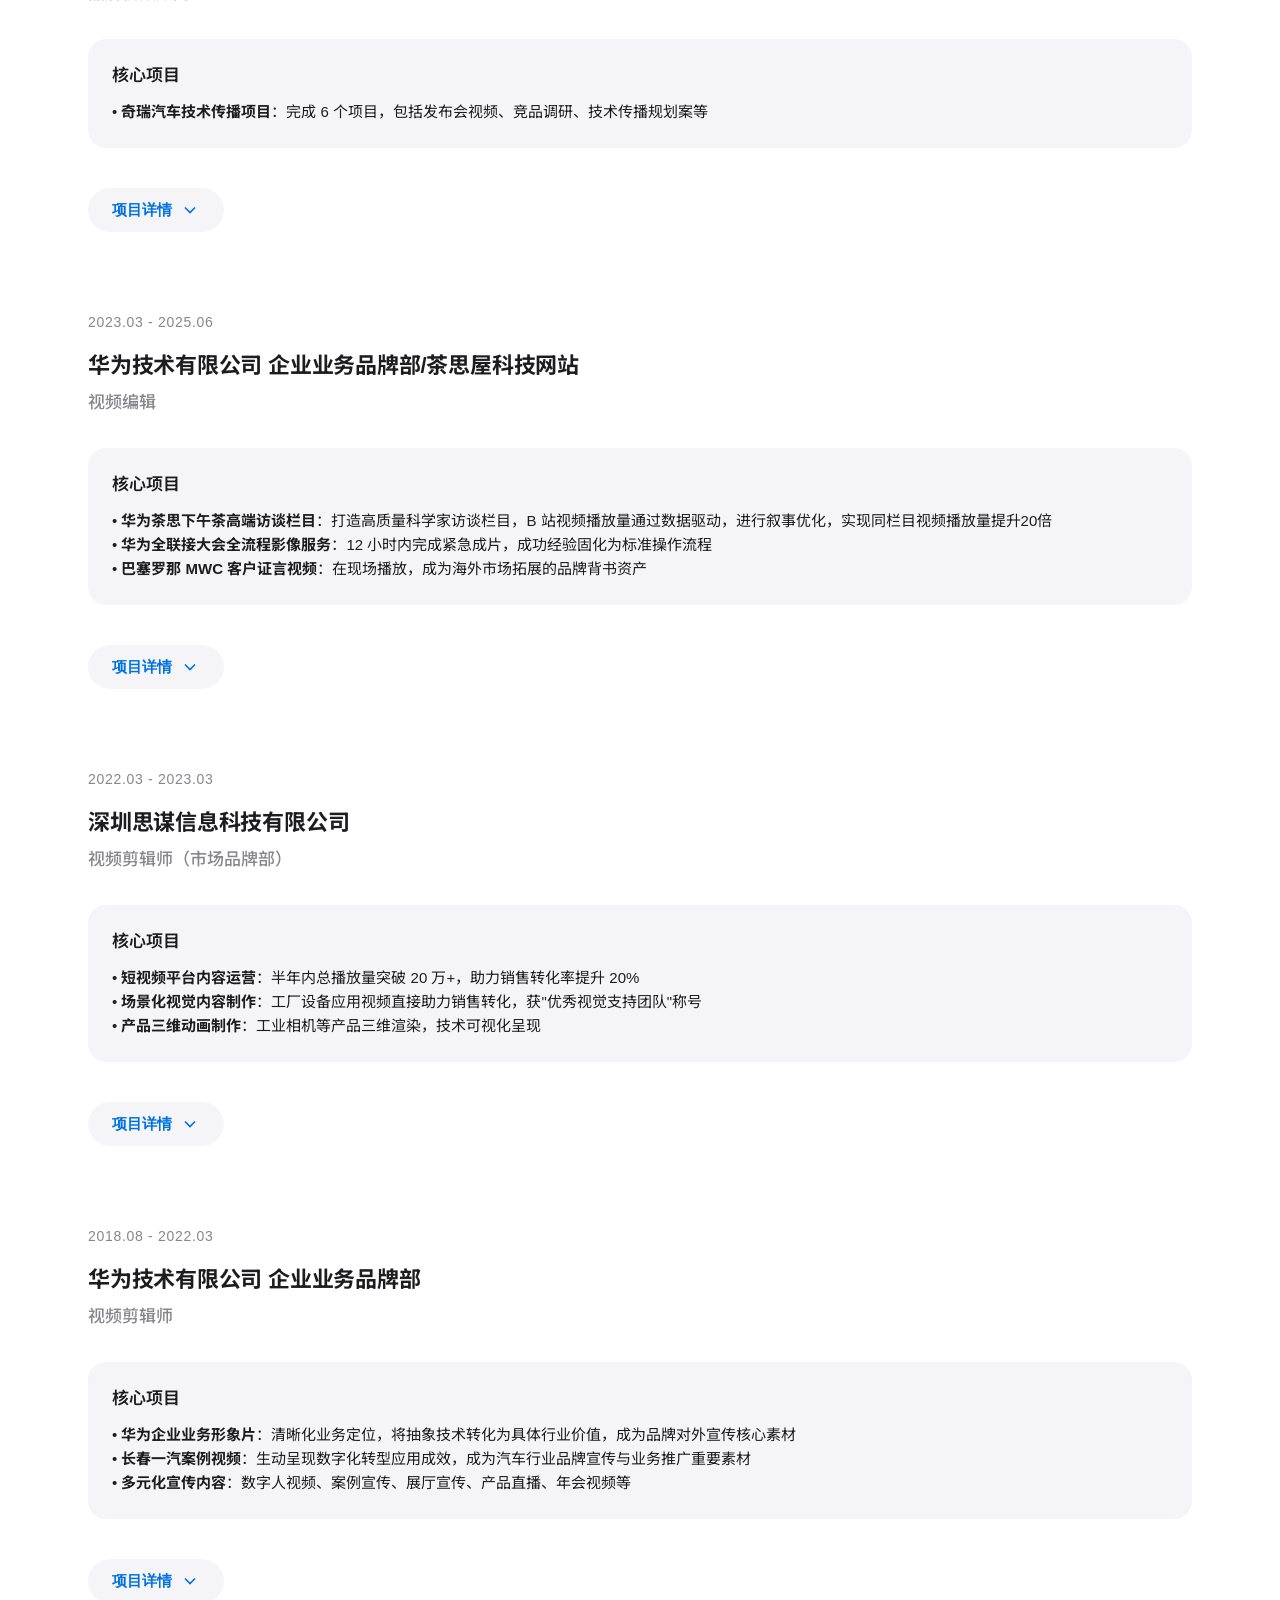
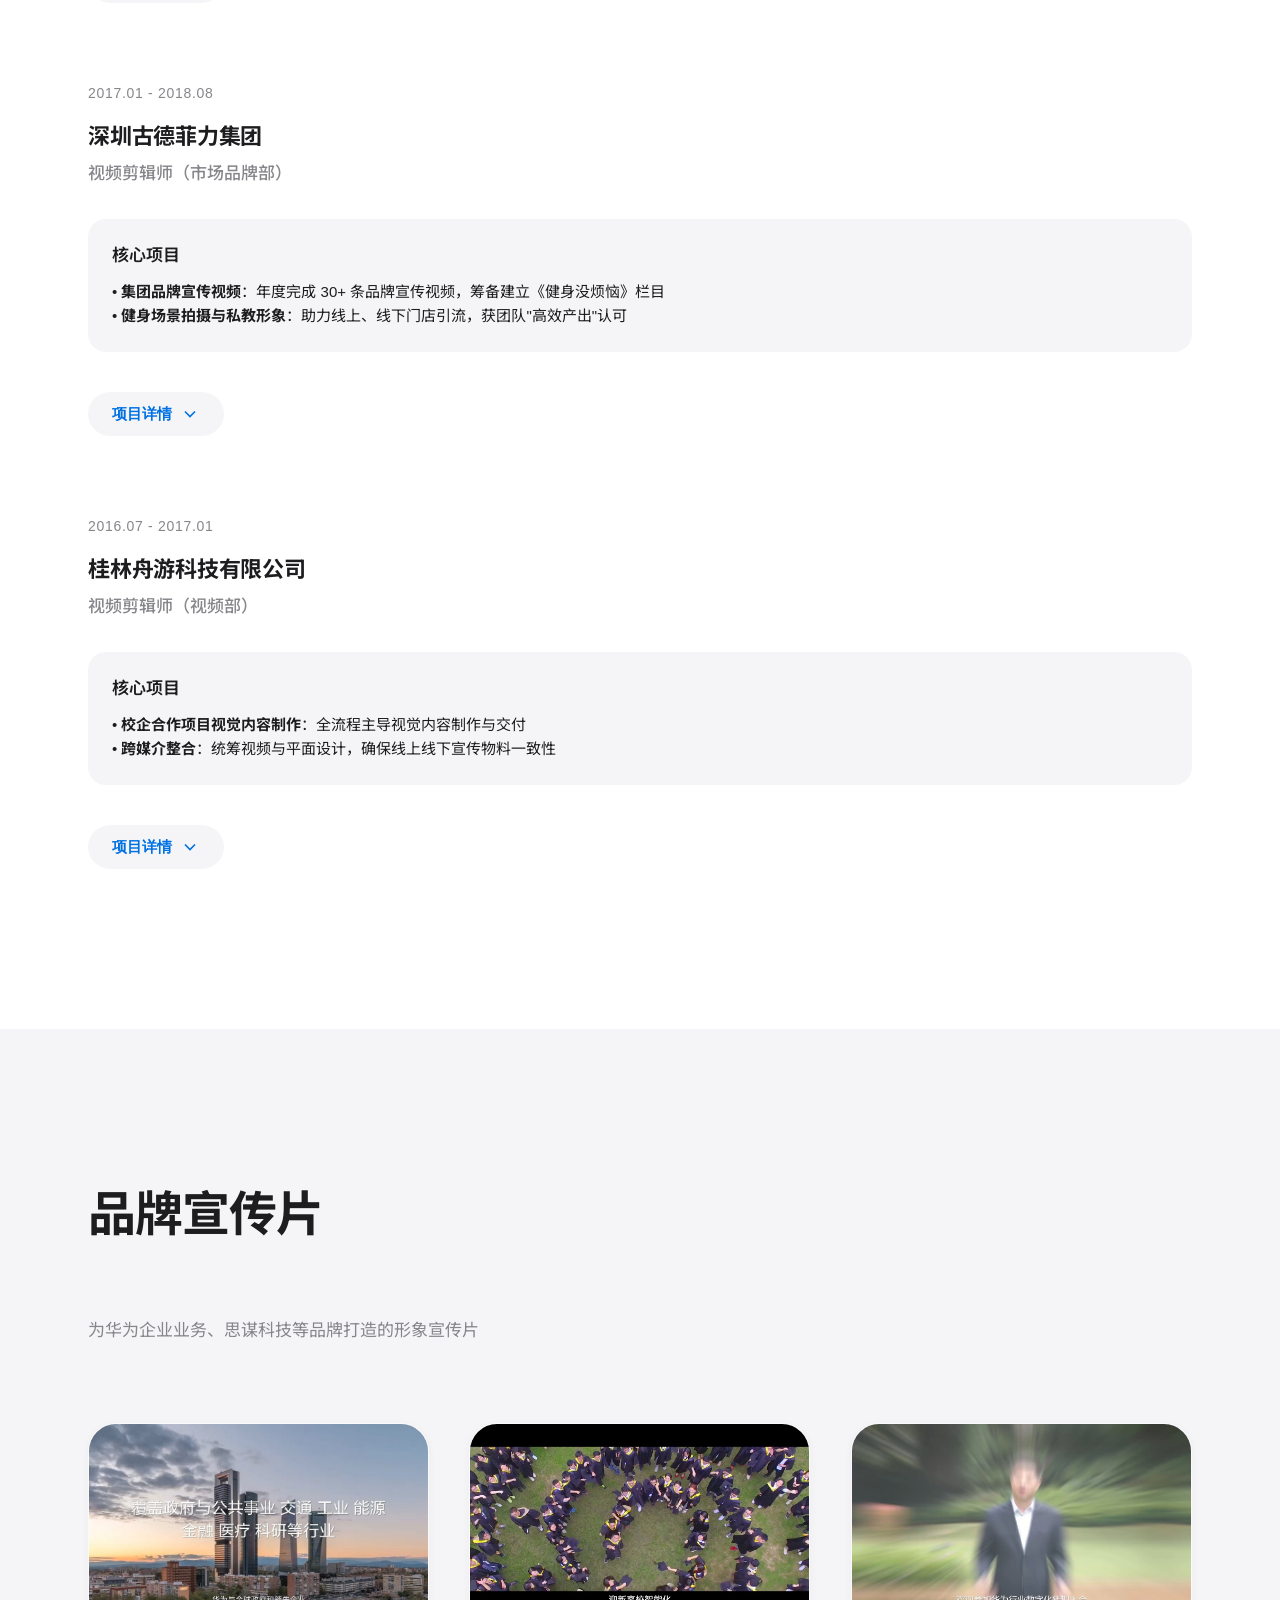
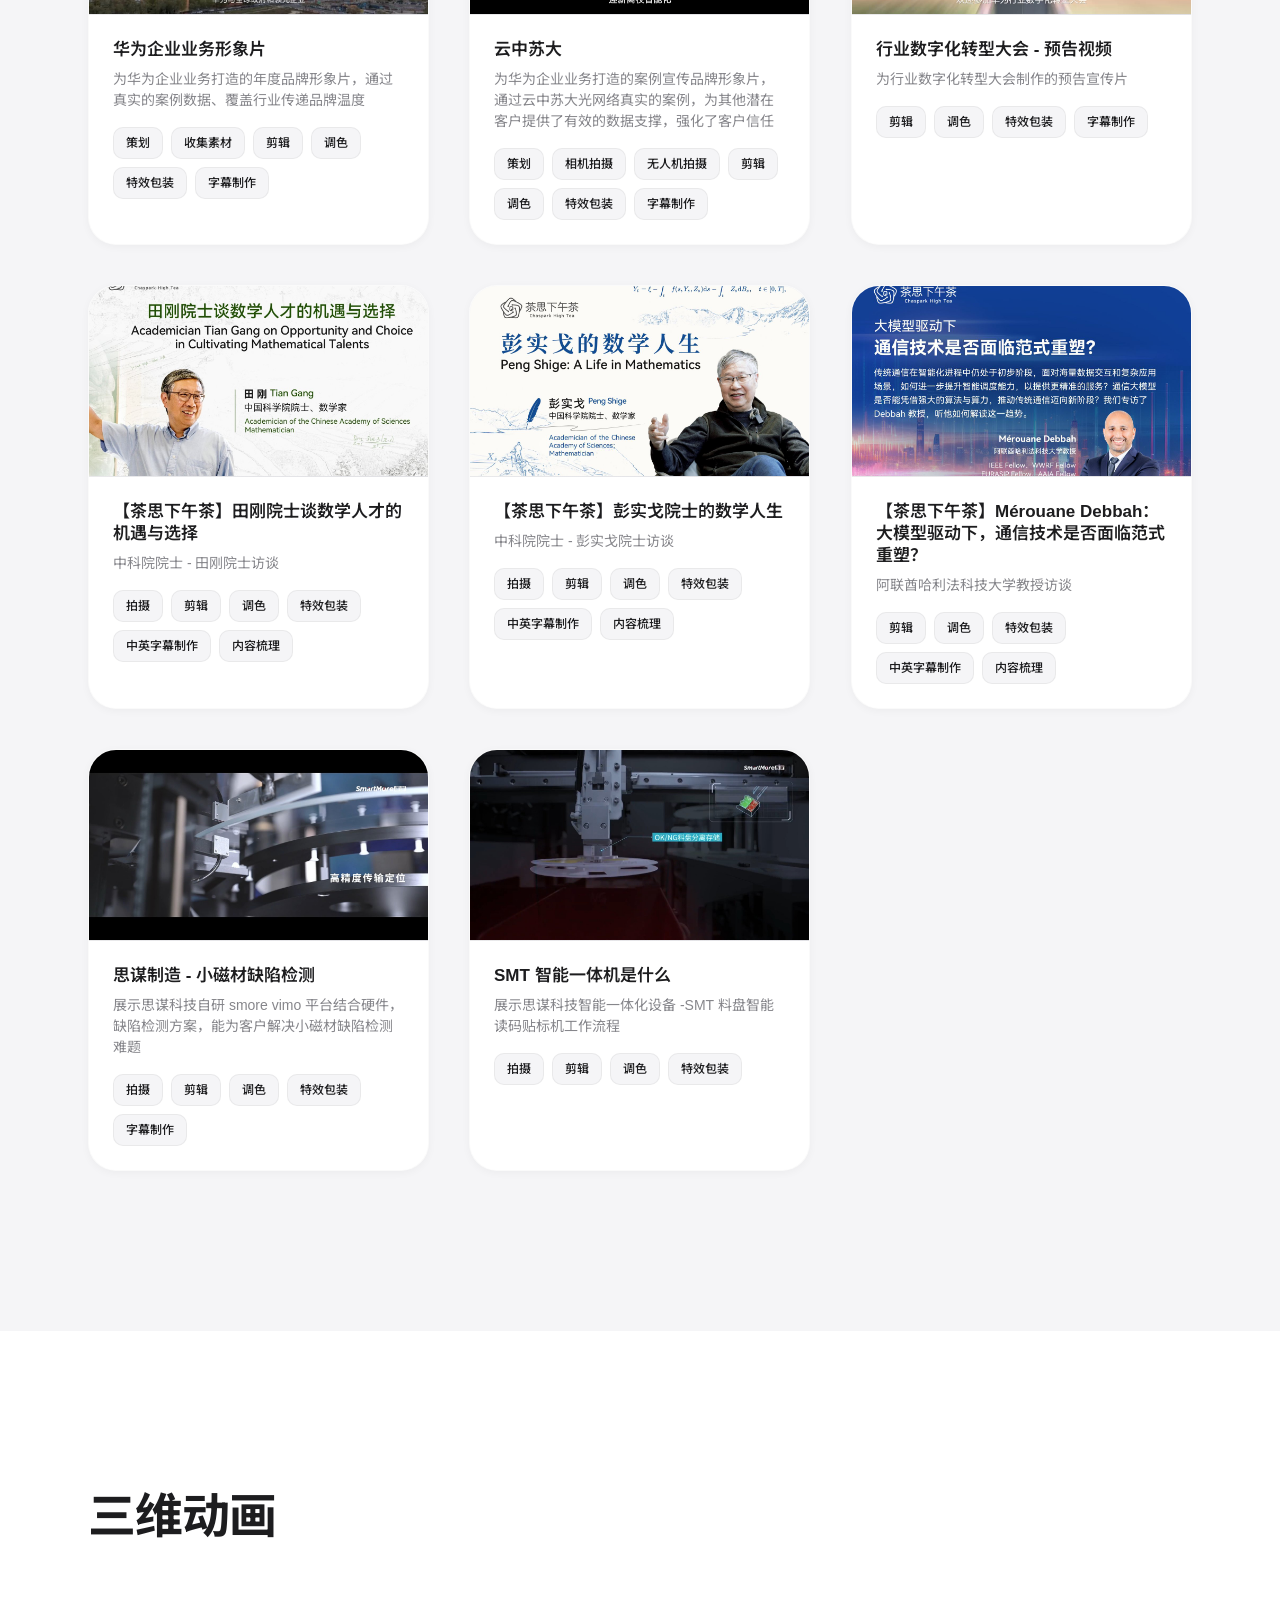
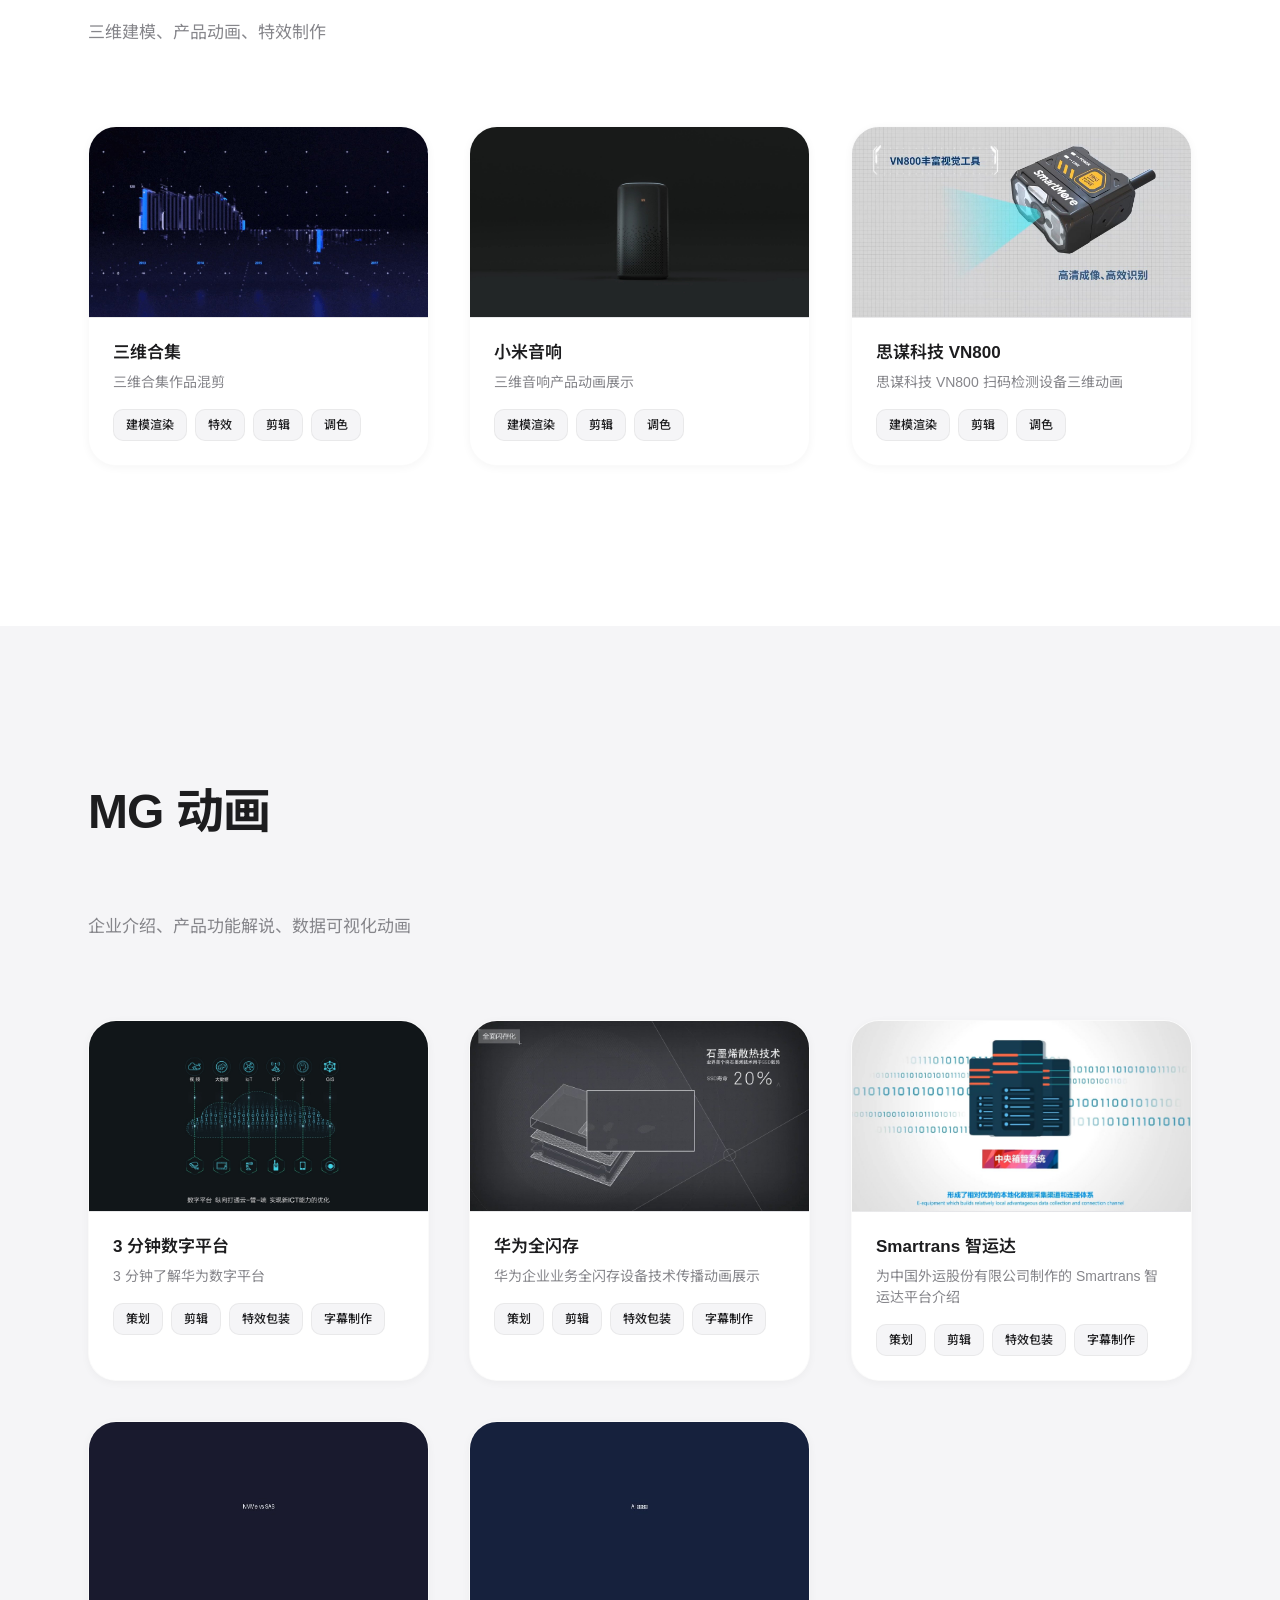
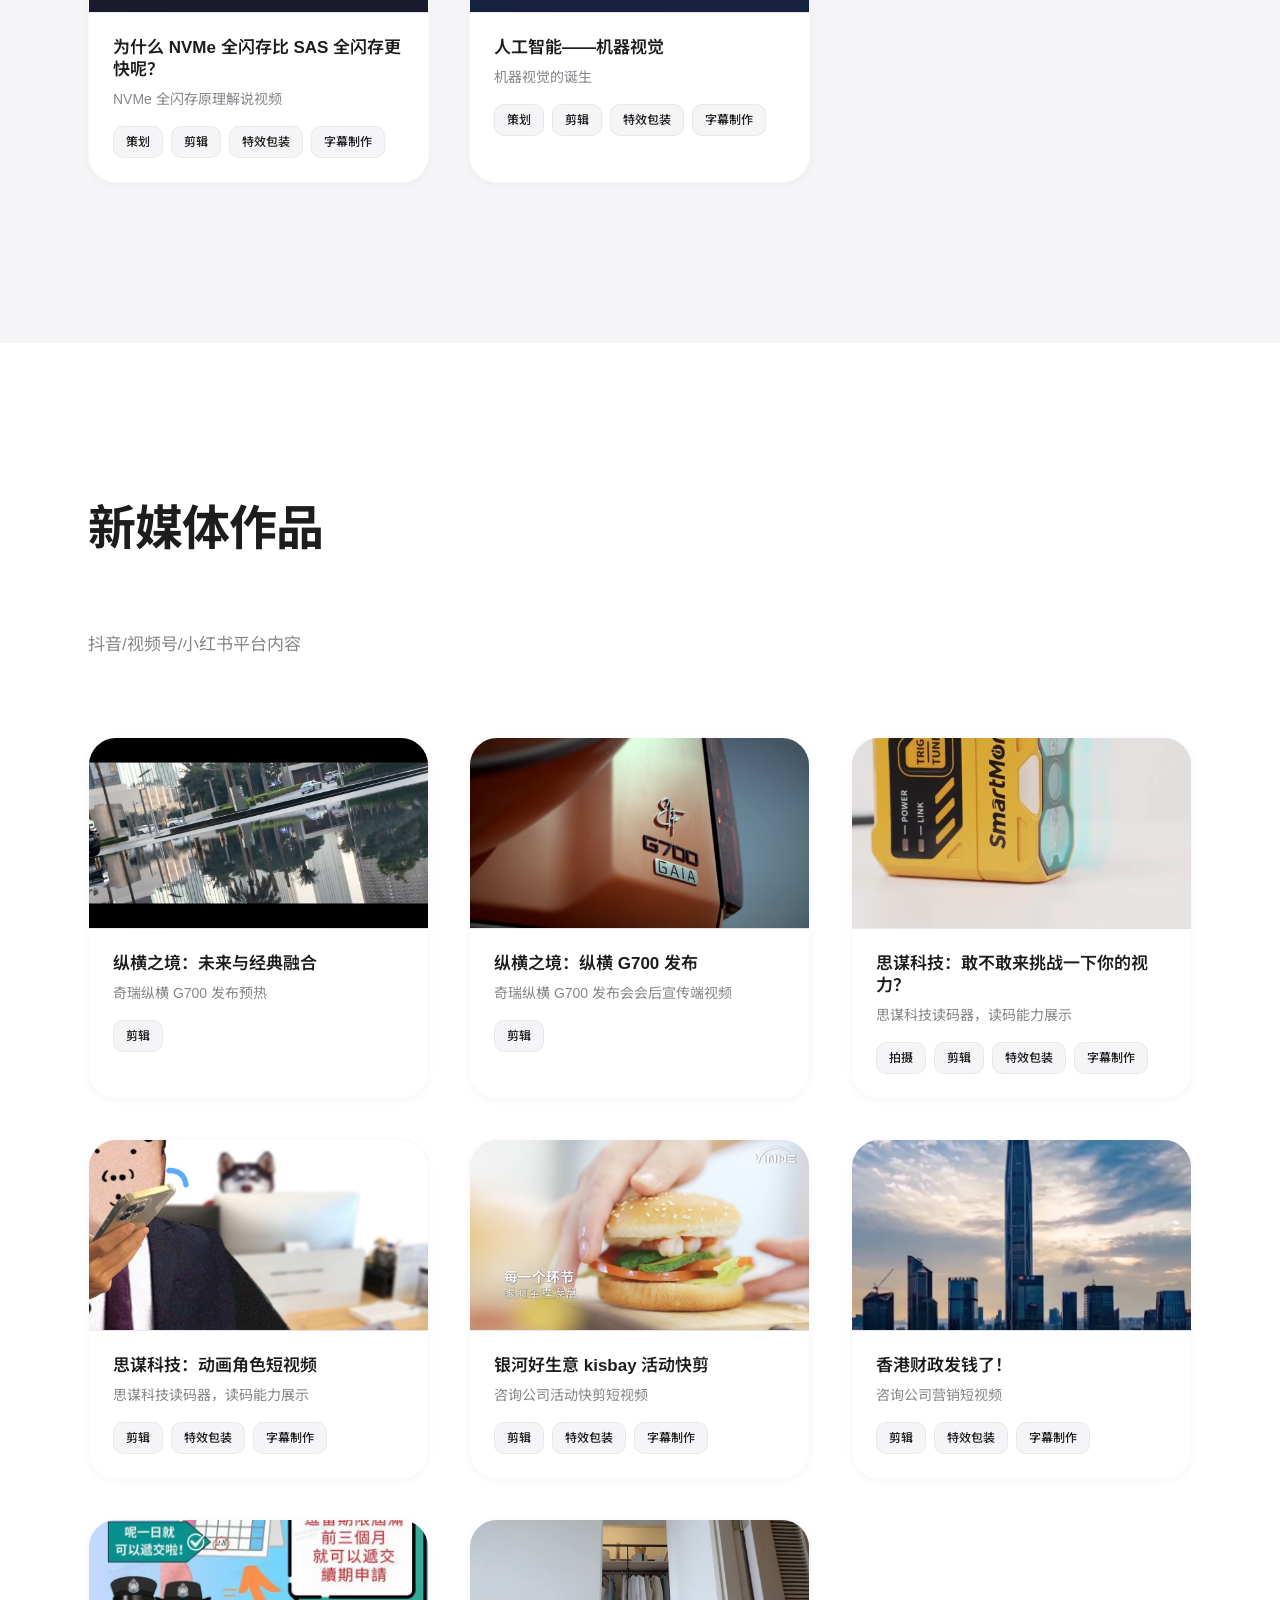
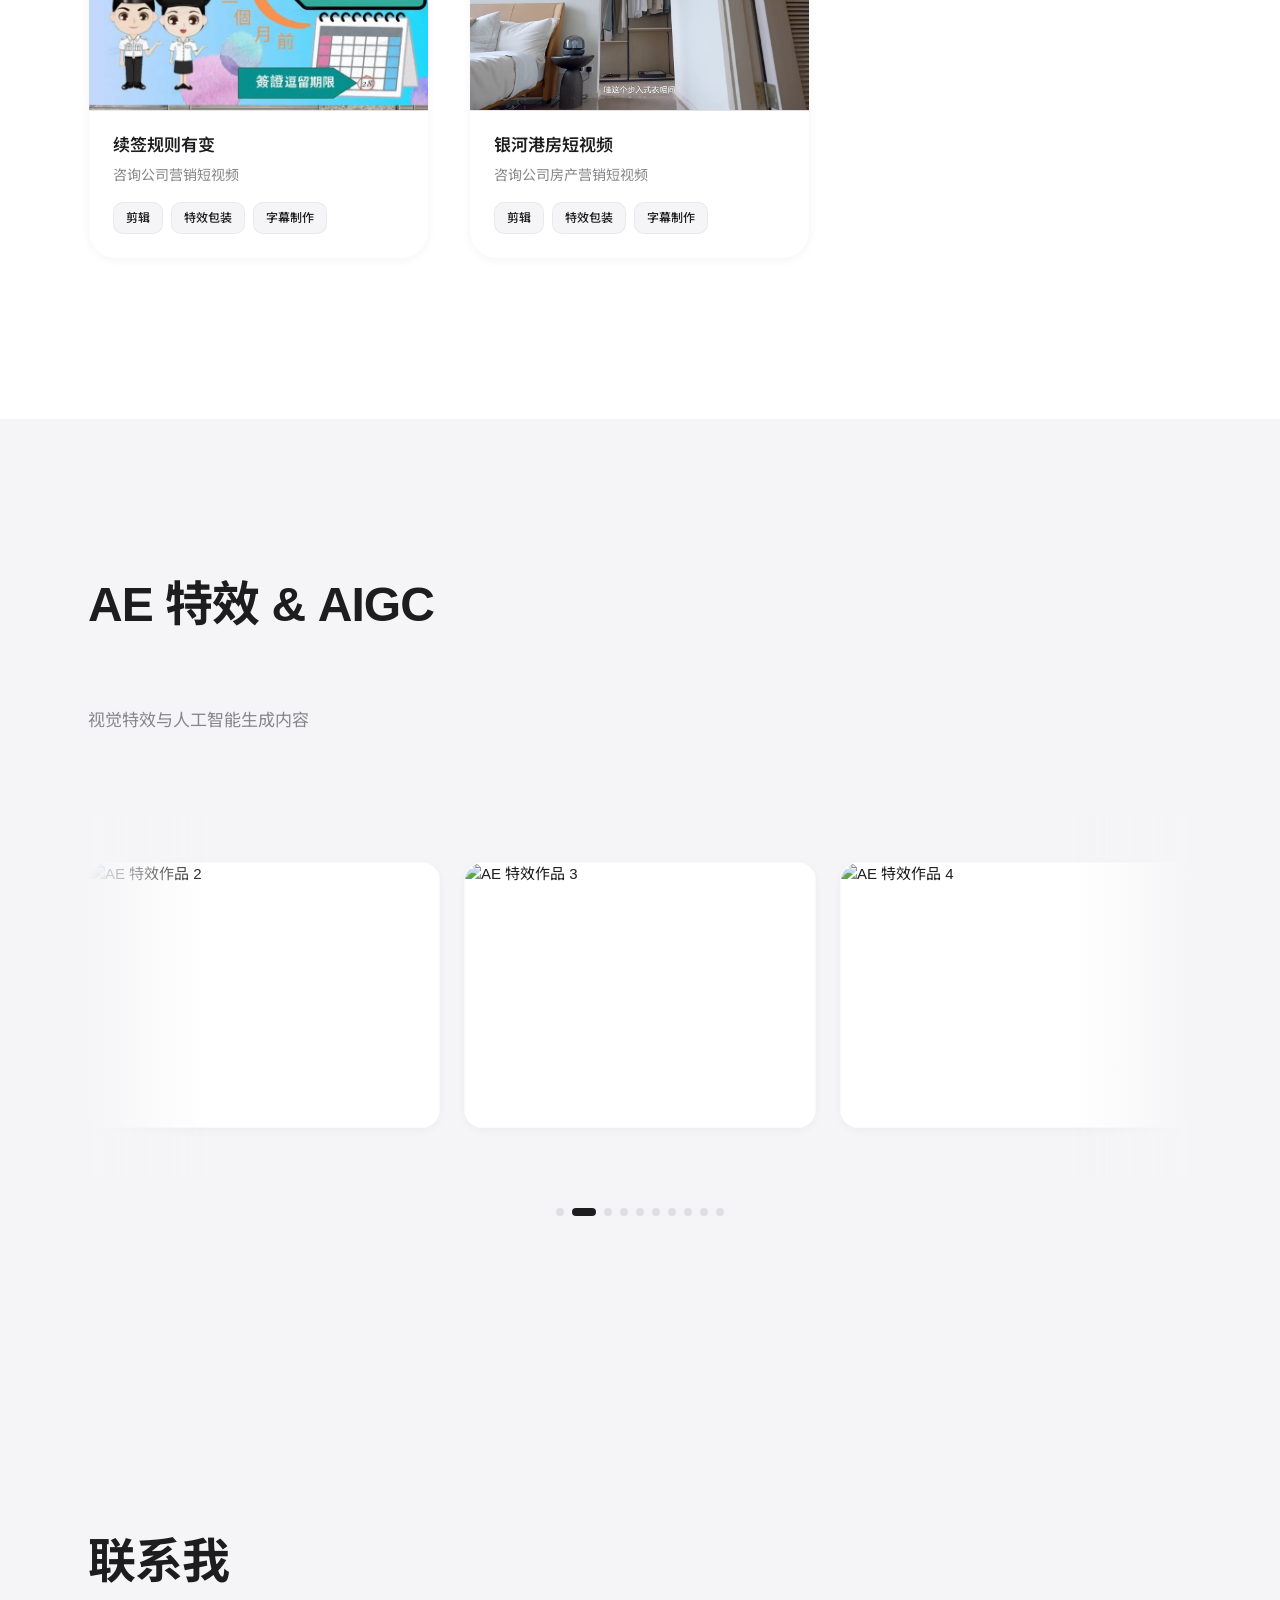
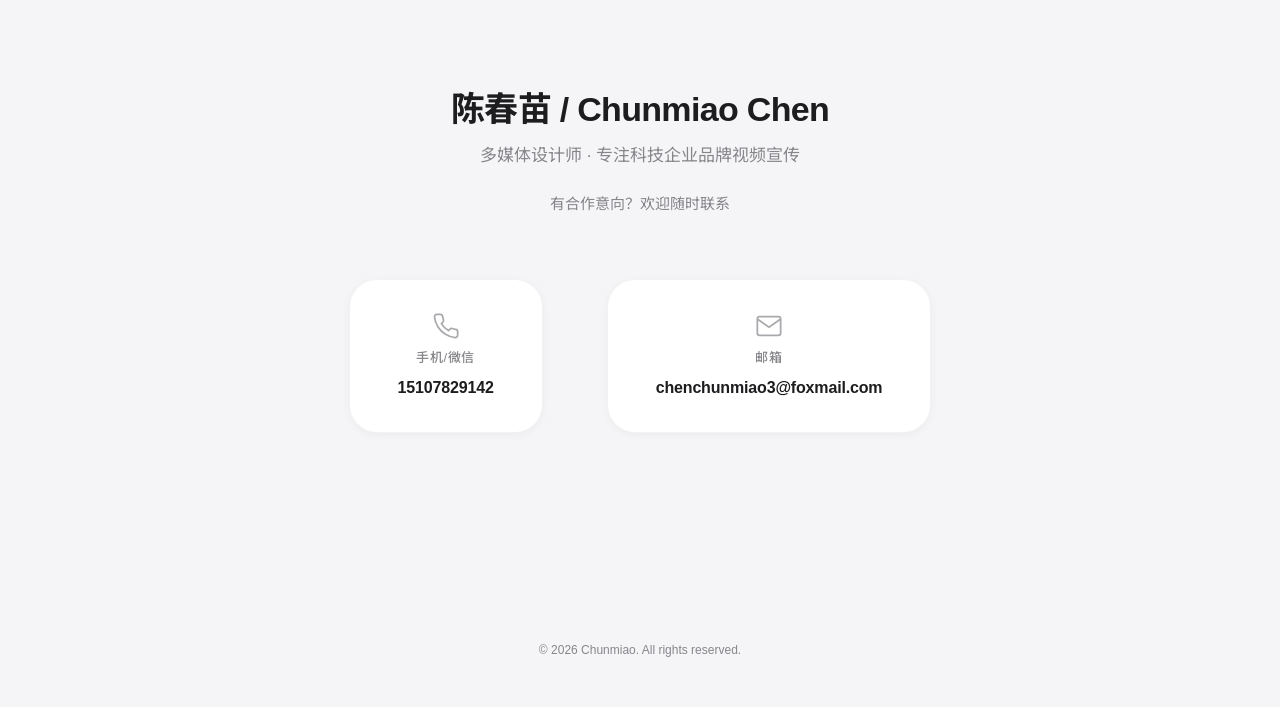
==== commit 0022d20d: "Add files via upload" ====
--- a/index.html
+++ b/index.html
@@ -1266,37 +1266,61 @@
           <!-- AE 作品 1 -->
           <div class="carousel-item fade-in-up">
             <div class="carousel-image">
-              <img src="images/ae-1.png" alt="AE 特效作品 1" style="width:100%;height:100%;object-fit:cover;position:absolute;top:0;left:0;border-radius:var(--radius-md);">
+              <img src="images/AE/ae-1.png" alt="AE 特效作品 1" style="width:100%;height:100%;object-fit:cover;position:absolute;top:0;left:0;border-radius:var(--radius-md);">
             </div>
           </div>
           <!-- AE 作品 2 -->
           <div class="carousel-item fade-in-up">
             <div class="carousel-image">
-              <img src="images/ae-2.png" alt="AE 特效作品 2" style="width:100%;height:100%;object-fit:cover;position:absolute;top:0;left:0;border-radius:var(--radius-md);">
+              <img src="images/AE/ae-2.png" alt="AE 特效作品 2" style="width:100%;height:100%;object-fit:cover;position:absolute;top:0;left:0;border-radius:var(--radius-md);">
             </div>
           </div>
           <!-- AE 作品 3 -->
           <div class="carousel-item fade-in-up">
             <div class="carousel-image">
-              <img src="images/ae-3.png" alt="AE 特效作品 3" style="width:100%;height:100%;object-fit:cover;position:absolute;top:0;left:0;border-radius:var(--radius-md);">
+              <img src="images/AE/ae-3.png" alt="AE 特效作品 3" style="width:100%;height:100%;object-fit:cover;position:absolute;top:0;left:0;border-radius:var(--radius-md);">
             </div>
           </div>
           <!-- AE 作品 4 -->
           <div class="carousel-item fade-in-up">
             <div class="carousel-image">
-              <img src="images/ae-4.png" alt="AE 特效作品 4" style="width:100%;height:100%;object-fit:cover;position:absolute;top:0;left:0;border-radius:var(--radius-md);">
+              <img src="images/AE/ae-4.png" alt="AE 特效作品 4" style="width:100%;height:100%;object-fit:cover;position:absolute;top:0;left:0;border-radius:var(--radius-md);">
             </div>
           </div>
           <!-- AE 作品 5 -->
           <div class="carousel-item fade-in-up">
             <div class="carousel-image">
-              <img src="images/ae-5.jpg" alt="AE 特效作品 5" style="width:100%;height:100%;object-fit:cover;position:absolute;top:0;left:0;border-radius:var(--radius-md);">
+              <img src="images/AE/ae-5.png" alt="AE 特效作品 5" style="width:100%;height:100%;object-fit:cover;position:absolute;top:0;left:0;border-radius:var(--radius-md);">
             </div>
           </div>
           <!-- AE 作品 6 -->
           <div class="carousel-item fade-in-up">
             <div class="carousel-image">
-              <img src="images/ae-6.jpg" alt="AE 特效作品 6" style="width:100%;height:100%;object-fit:cover;position:absolute;top:0;left:0;border-radius:var(--radius-md);">
+              <img src="images/AE/ae-6.png" alt="AE 特效作品 6" style="width:100%;height:100%;object-fit:cover;position:absolute;top:0;left:0;border-radius:var(--radius-md);">
+            </div>
+          </div>
+          <!-- AE 作品 7 -->
+          <div class="carousel-item fade-in-up">
+            <div class="carousel-image">
+              <img src="images/AE/ae-7.png" alt="AE 特效作品 7" style="width:100%;height:100%;object-fit:cover;position:absolute;top:0;left:0;border-radius:var(--radius-md);">
+            </div>
+          </div>
+          <!-- AE 作品 8 -->
+          <div class="carousel-item fade-in-up">
+            <div class="carousel-image">
+              <img src="images/AE/ae-8.png" alt="AE 特效作品 8" style="width:100%;height:100%;object-fit:cover;position:absolute;top:0;left:0;border-radius:var(--radius-md);">
+            </div>
+          </div>
+          <!-- AE 作品 9 -->
+          <div class="carousel-item fade-in-up">
+            <div class="carousel-image">
+              <img src="images/AE/ae-9.png" alt="AE 特效作品 9" style="width:100%;height:100%;object-fit:cover;position:absolute;top:0;left:0;border-radius:var(--radius-md);">
+            </div>
+          </div>
+          <!-- AE 作品 10 -->
+          <div class="carousel-item fade-in-up">
+            <div class="carousel-image">
+              <img src="images/AE/ae-10.png" alt="AE 特效作品 10" style="width:100%;height:100%;object-fit:cover;position:absolute;top:0;left:0;border-radius:var(--radius-md);">
             </div>
           </div>
         </div>
--- a/styles.css
+++ b/styles.css
@@ -967,16 +967,23 @@
   width: 8px;
   height: 8px;
   border-radius: 50%;
-  background: var(--color-gray-mid);
-  opacity: 0.3;
+  background: #d1d1d6;
+  opacity: 0.6;
   cursor: pointer;
-  transition: var(--transition-fast);
+  transition: all 0.3s ease;
+  border: none;
+  padding: 0;
+}
+
+.carousel-dot:hover {
+  opacity: 0.8;
 }
 
 .carousel-dot.active {
   opacity: 1;
-  background: var(--color-blue);
-  transform: scale(1.2);
+  background: #1d1d1f;
+  width: 24px;
+  border-radius: 4px;
 }
 
 /* 联系区域 */
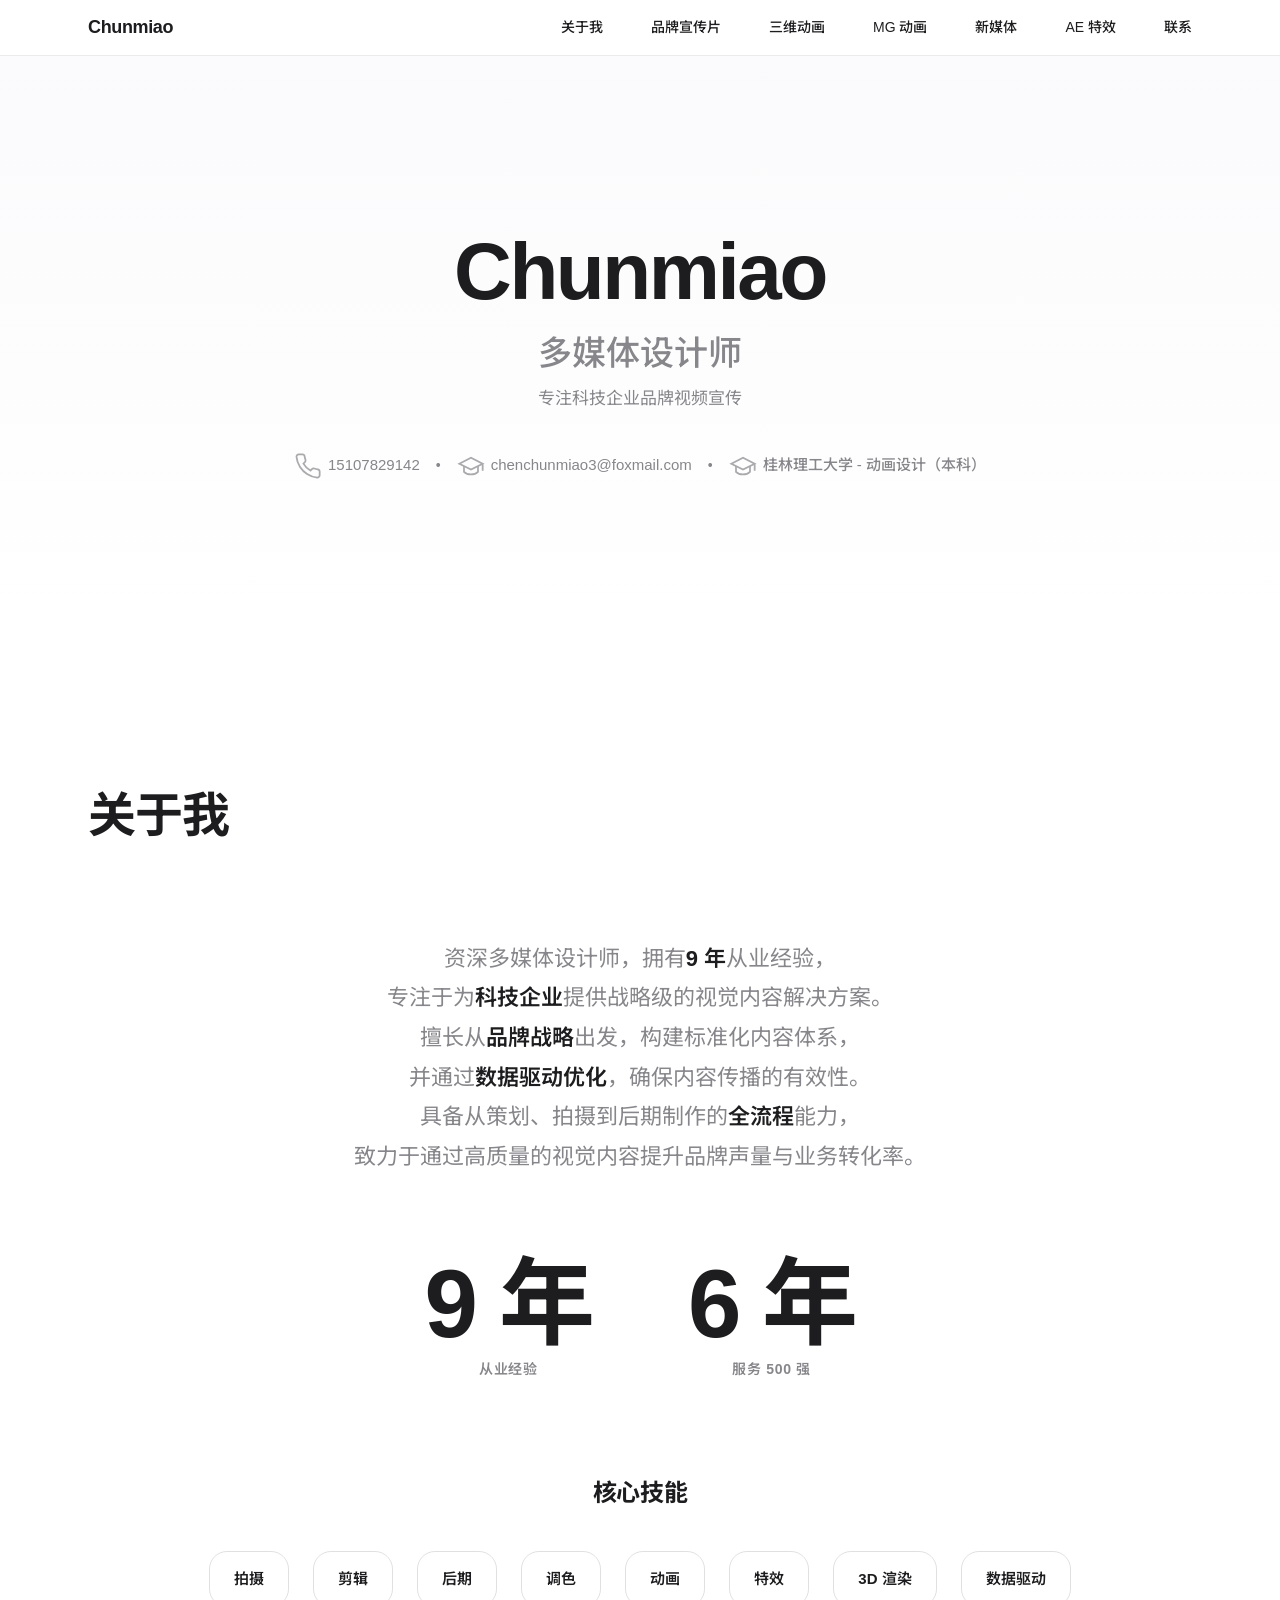
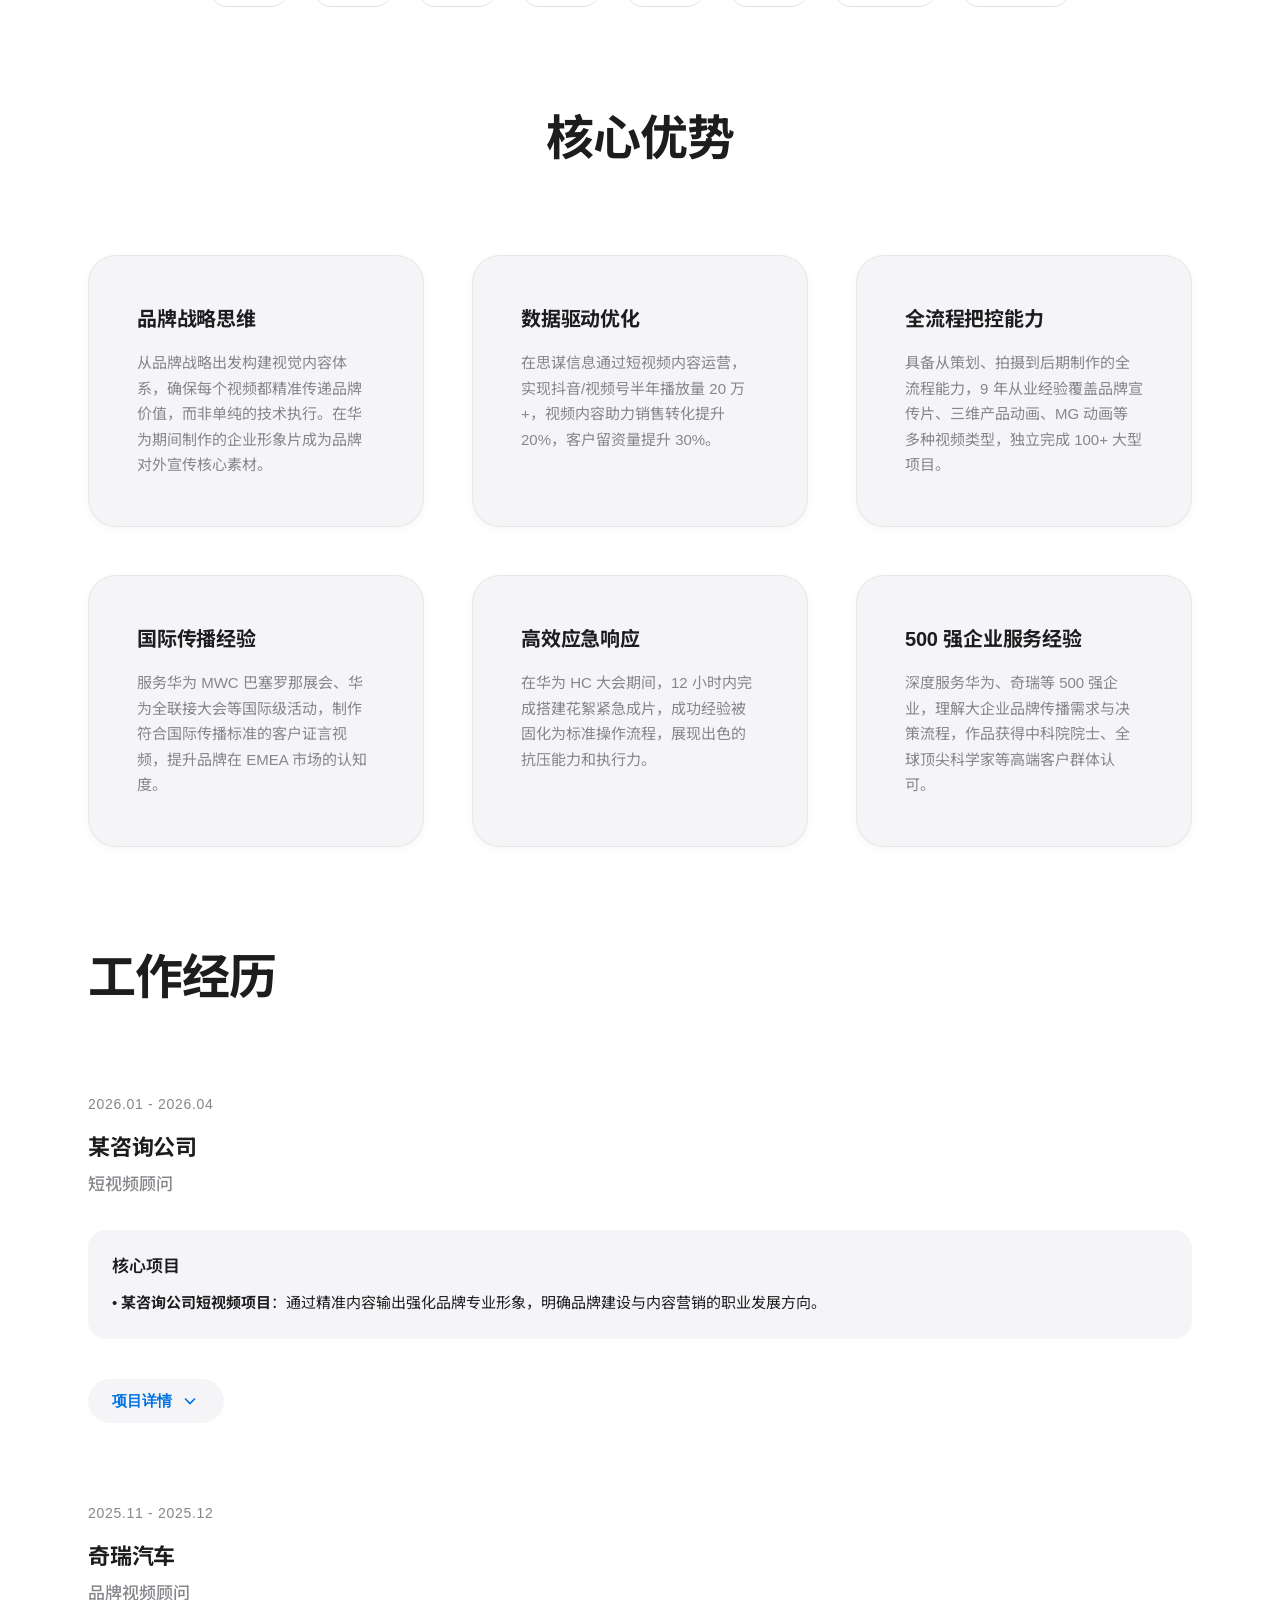
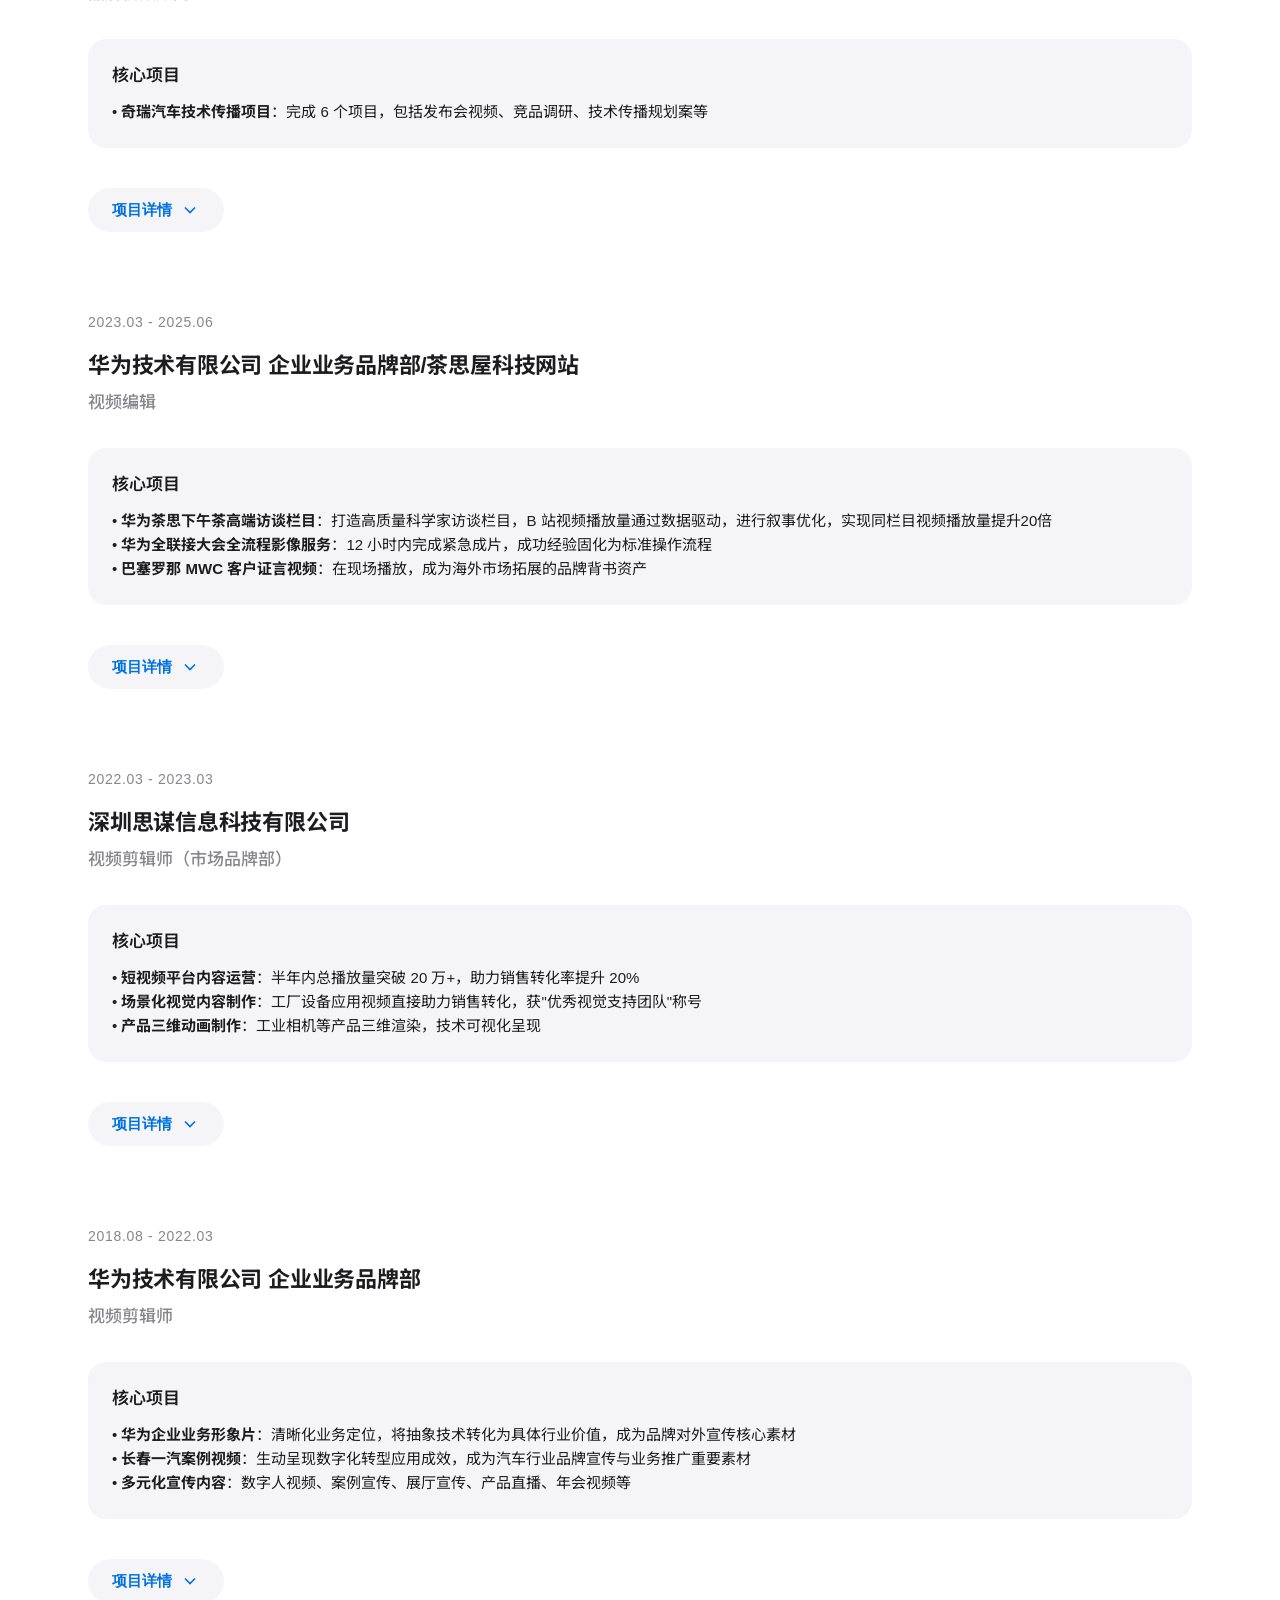
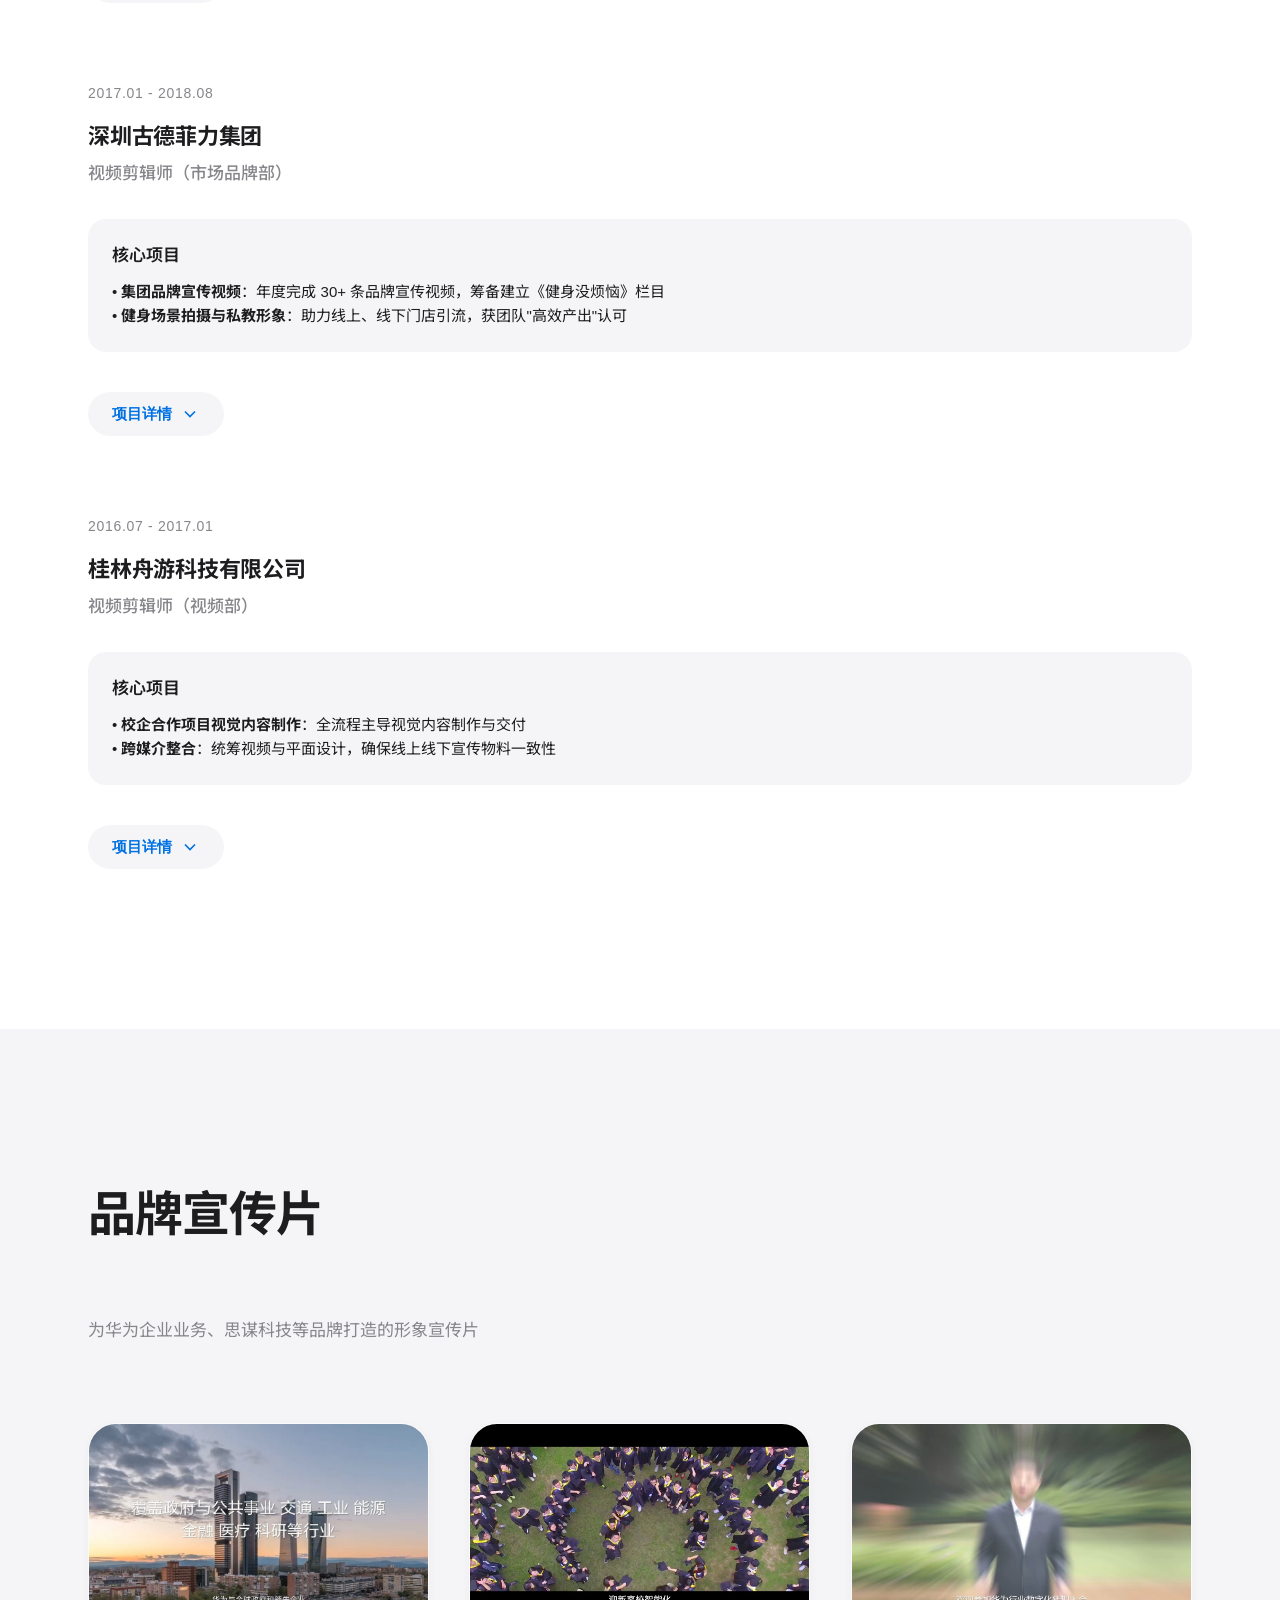
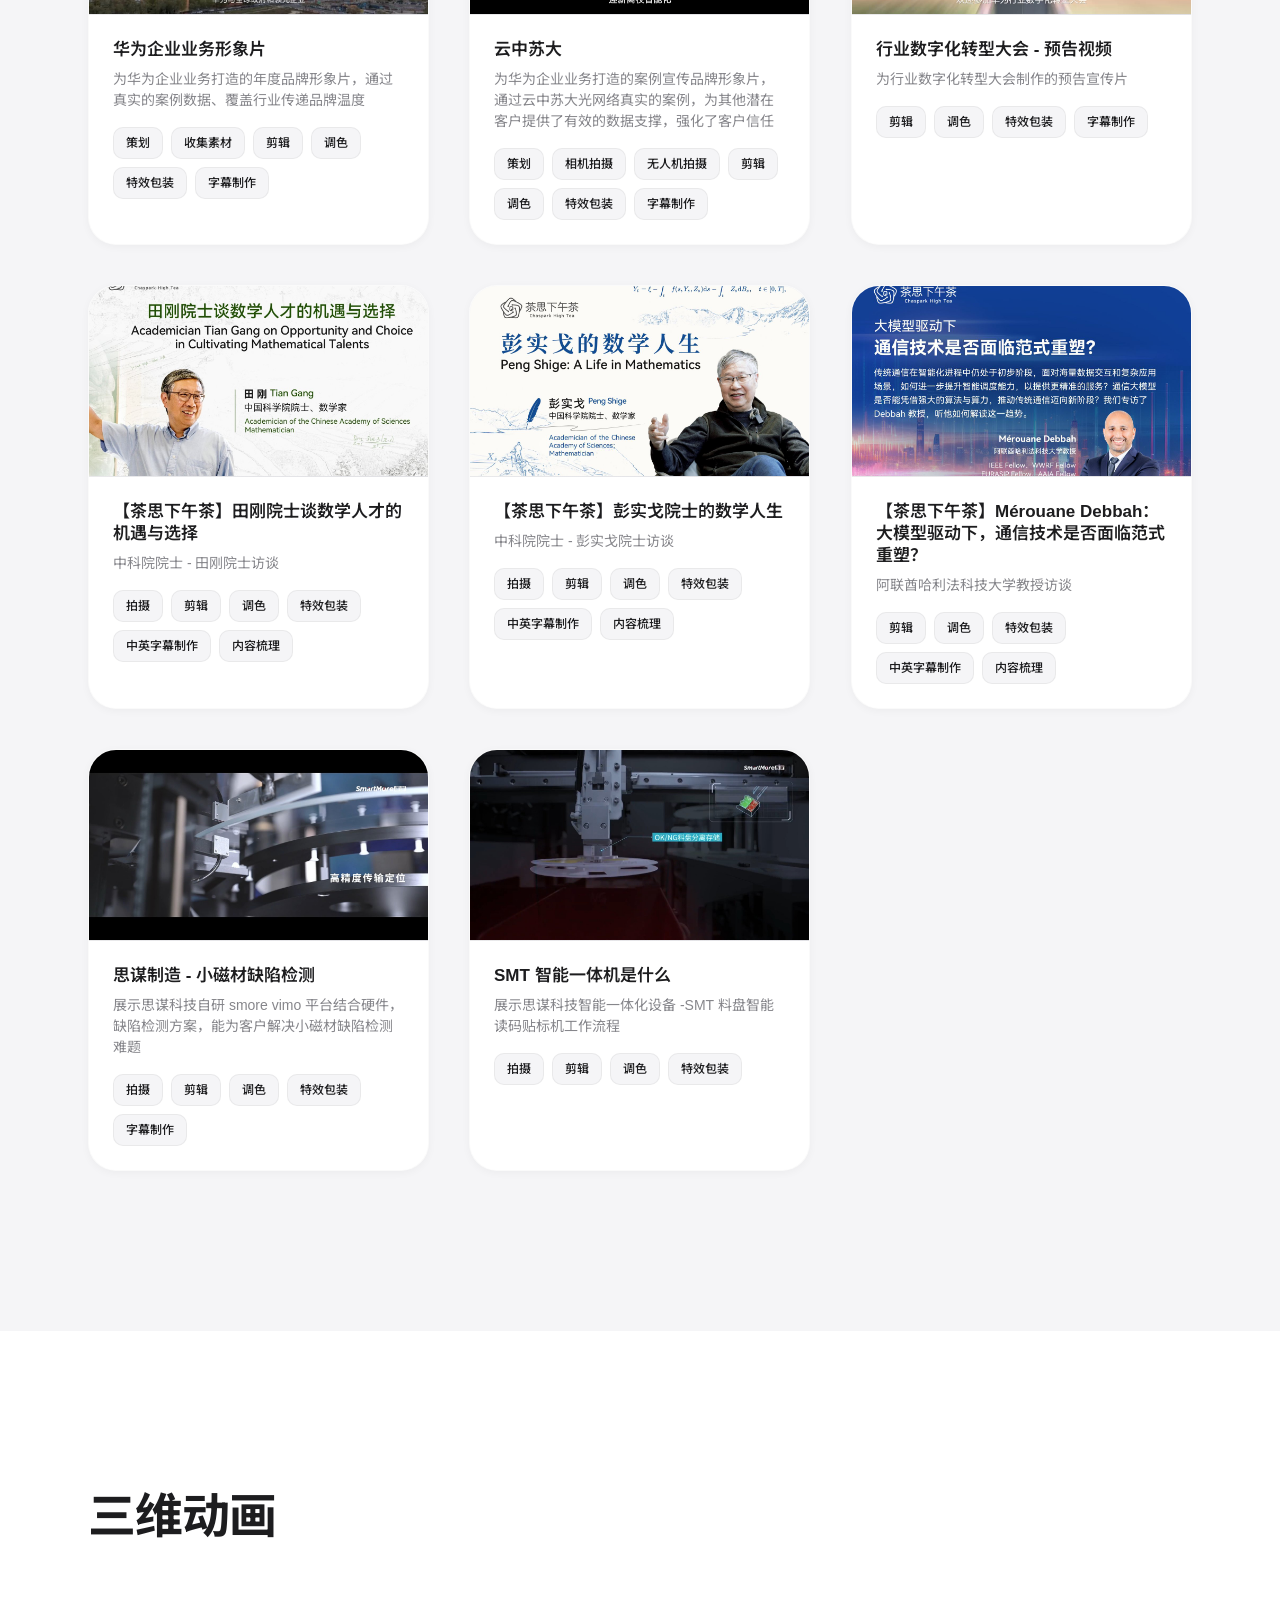
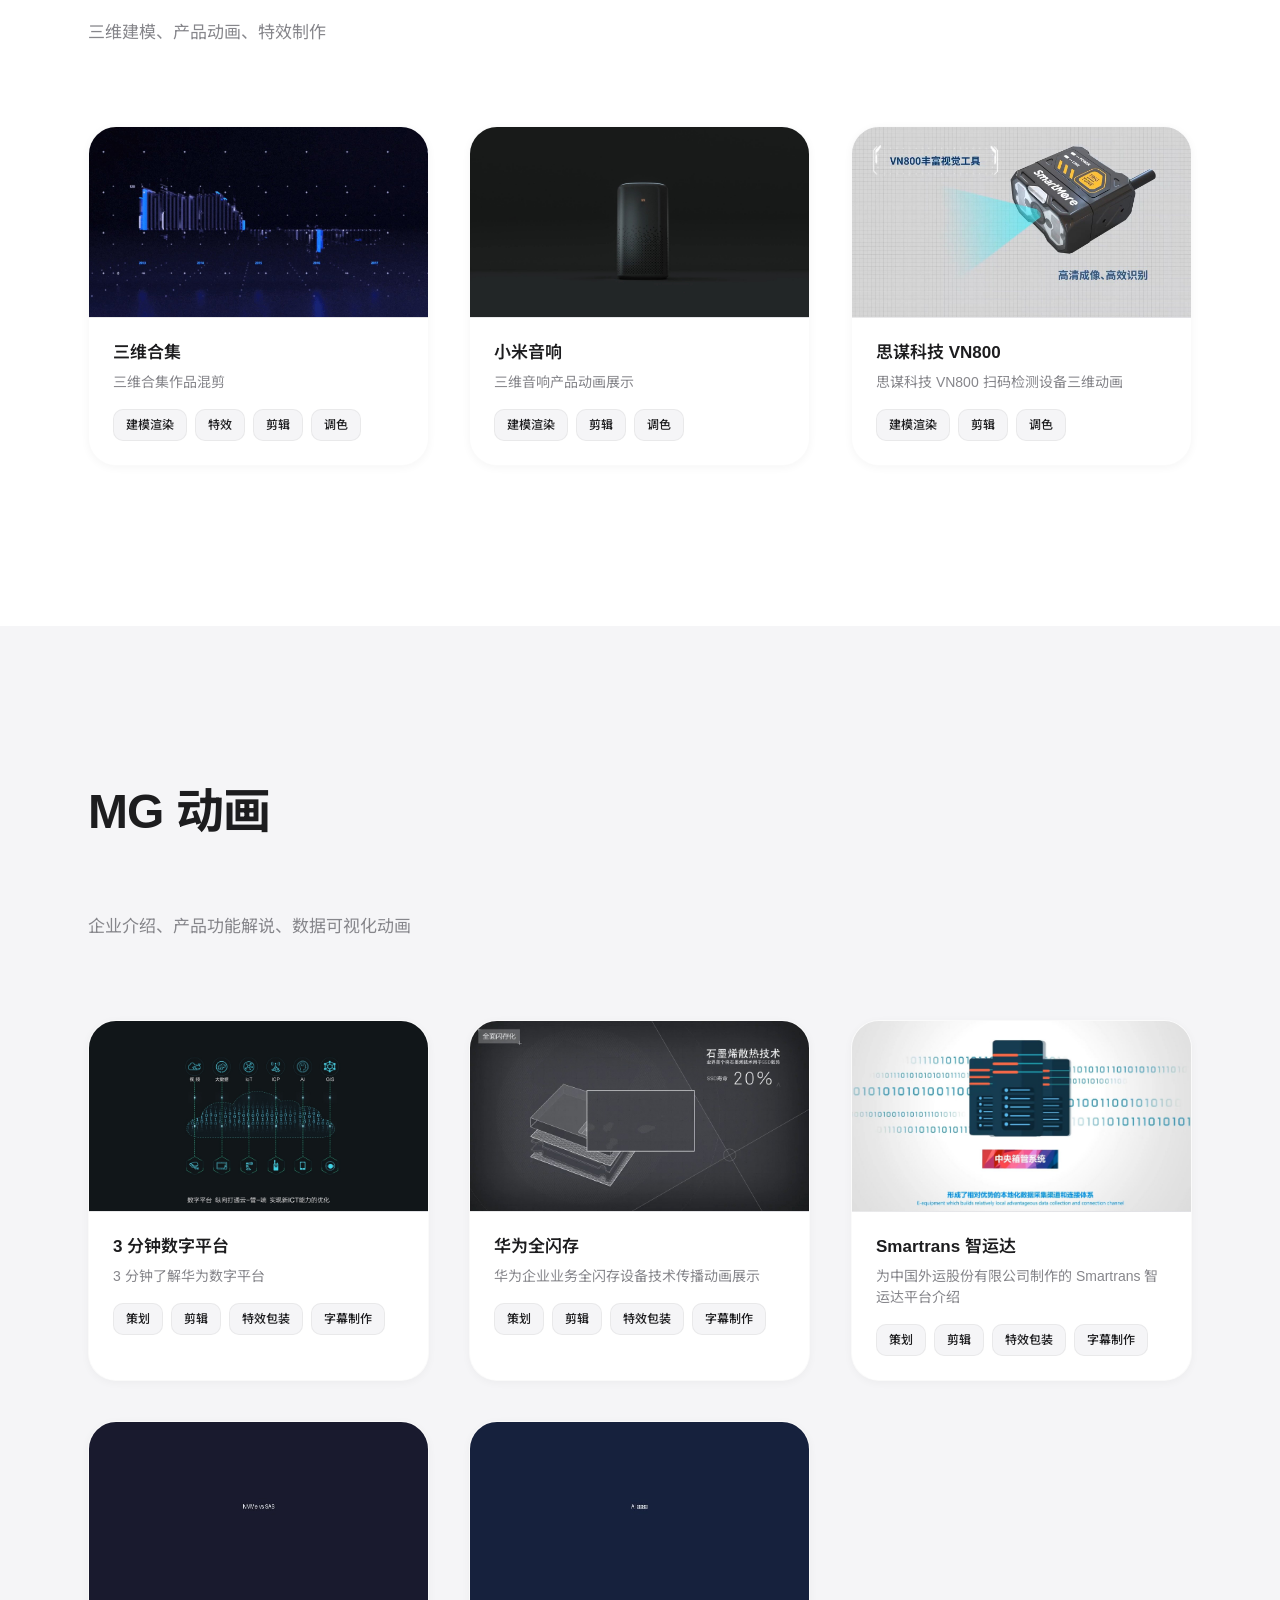
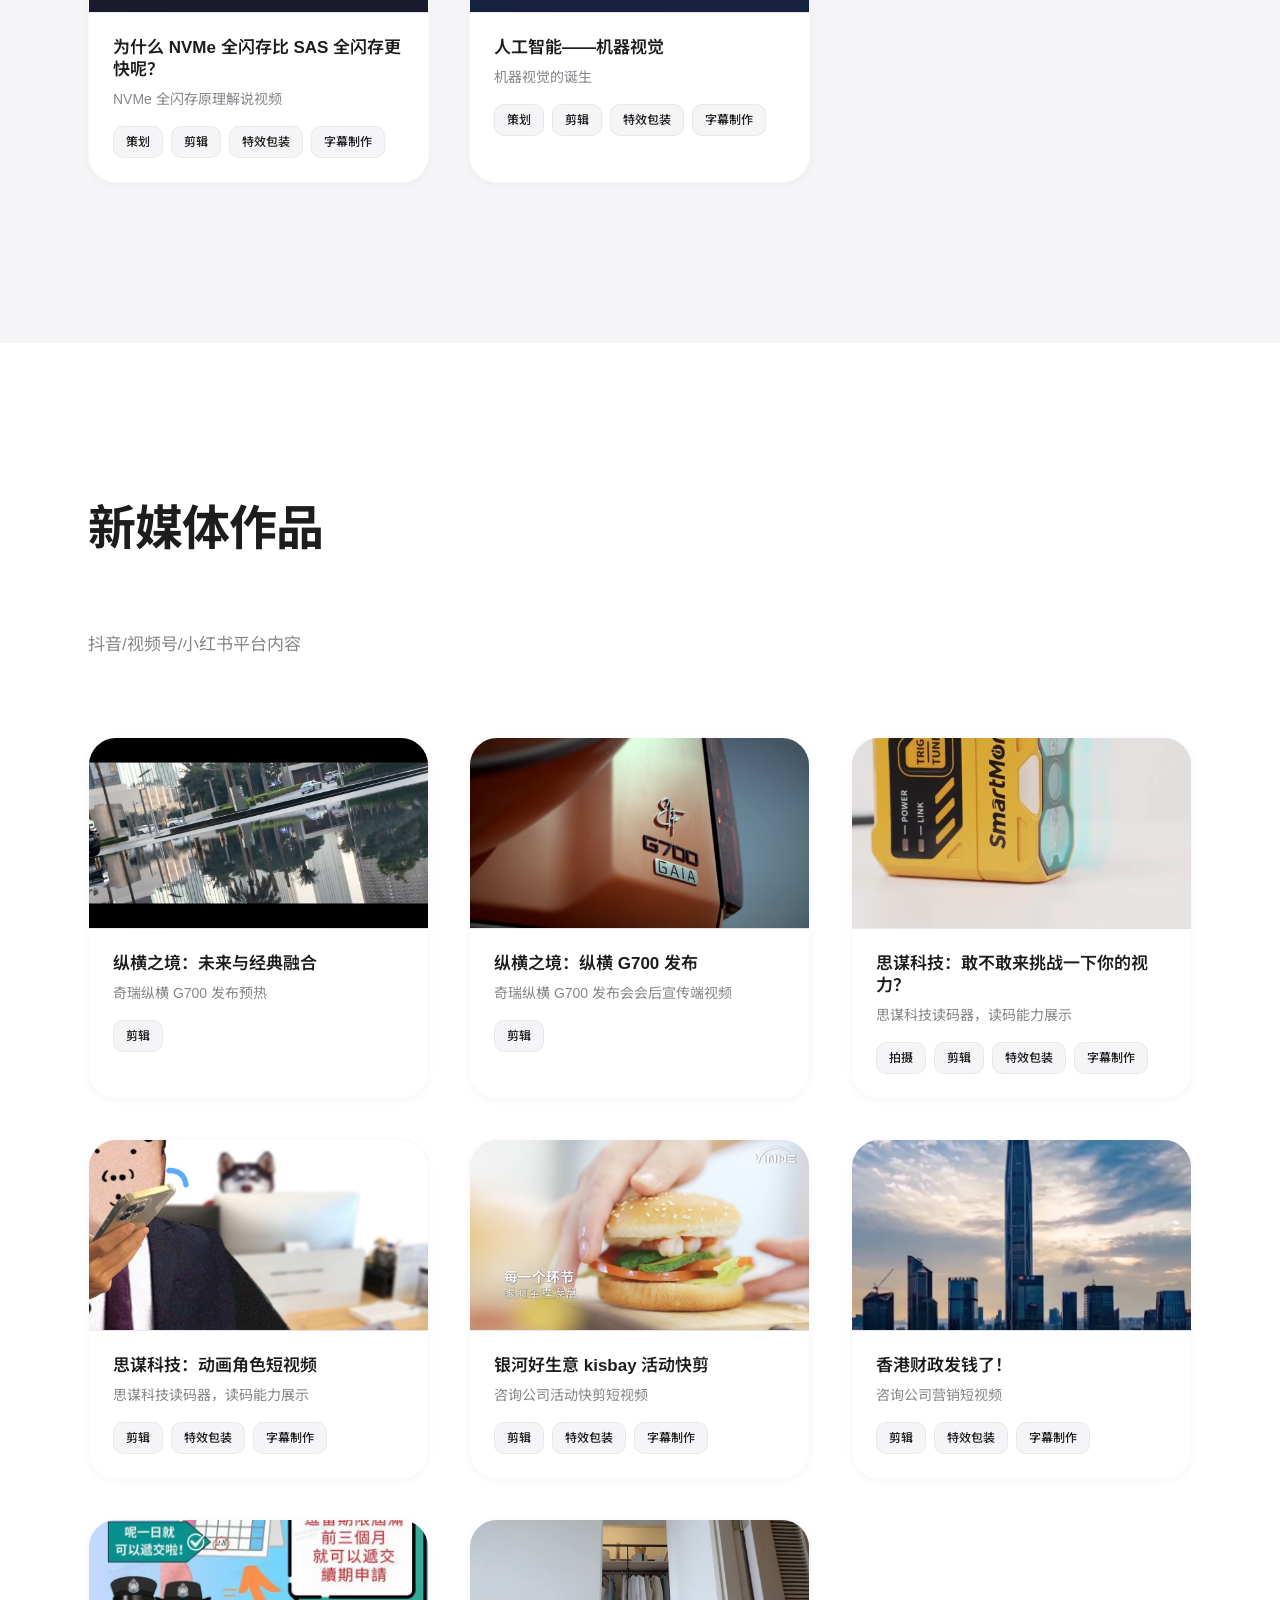
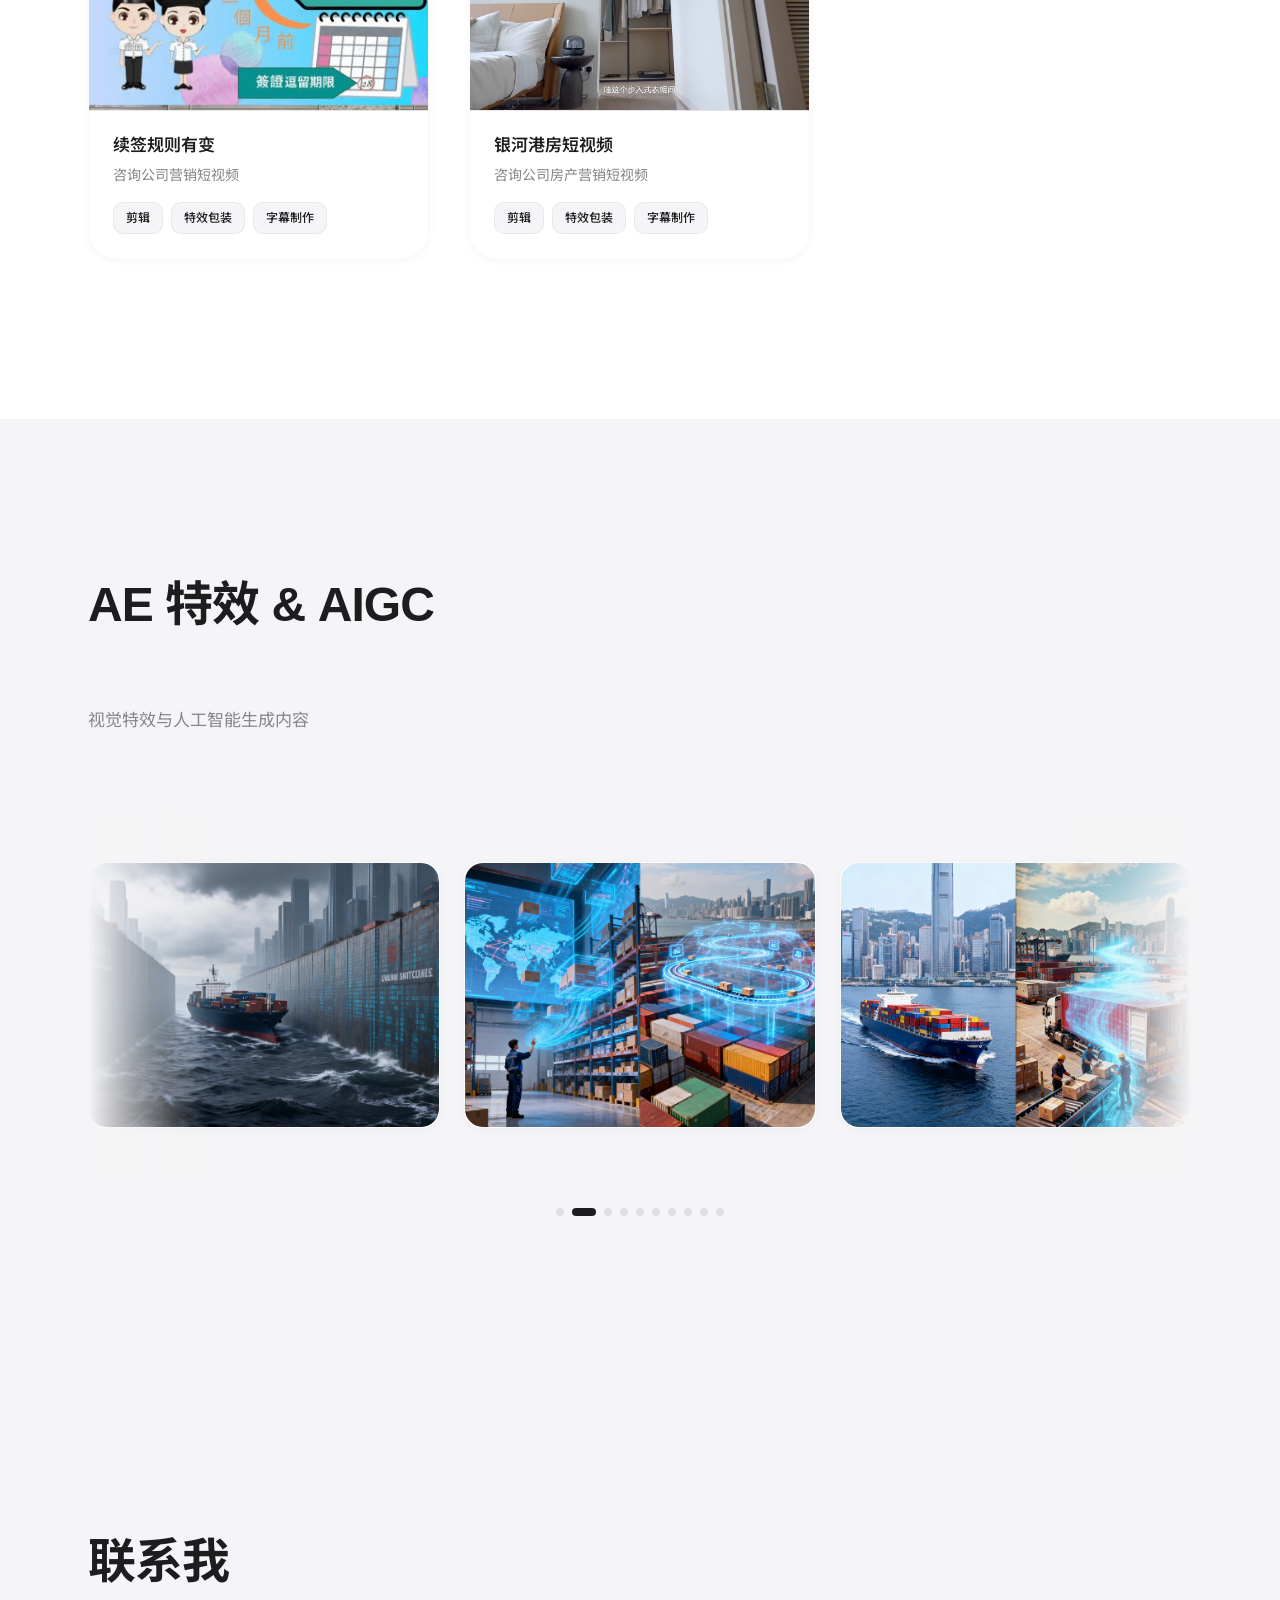
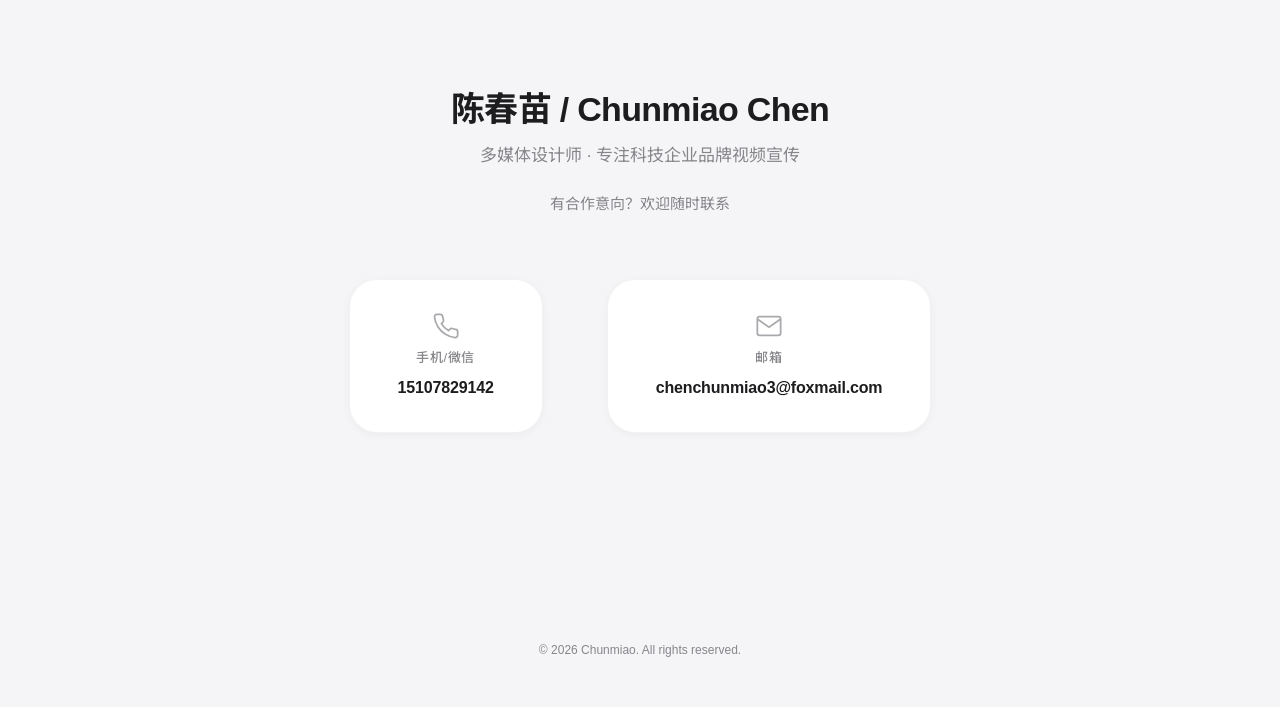
==== commit 2097ce41: "fix: AE images path from images/AE/ to AE/" ====
--- a/index.html
+++ b/index.html
@@ -1266,61 +1266,61 @@
           <!-- AE 作品 1 -->
           <div class="carousel-item fade-in-up">
             <div class="carousel-image">
-              <img src="images/AE/ae-1.png" alt="AE 特效作品 1" style="width:100%;height:100%;object-fit:cover;position:absolute;top:0;left:0;border-radius:var(--radius-md);">
+              <img src="AE/ae-1.png" alt="AE 特效作品 1" style="width:100%;height:100%;object-fit:cover;position:absolute;top:0;left:0;border-radius:var(--radius-md);">
             </div>
           </div>
           <!-- AE 作品 2 -->
           <div class="carousel-item fade-in-up">
             <div class="carousel-image">
-              <img src="images/AE/ae-2.png" alt="AE 特效作品 2" style="width:100%;height:100%;object-fit:cover;position:absolute;top:0;left:0;border-radius:var(--radius-md);">
+              <img src="AE/ae-2.png" alt="AE 特效作品 2" style="width:100%;height:100%;object-fit:cover;position:absolute;top:0;left:0;border-radius:var(--radius-md);">
             </div>
           </div>
           <!-- AE 作品 3 -->
           <div class="carousel-item fade-in-up">
             <div class="carousel-image">
-              <img src="images/AE/ae-3.png" alt="AE 特效作品 3" style="width:100%;height:100%;object-fit:cover;position:absolute;top:0;left:0;border-radius:var(--radius-md);">
+              <img src="AE/ae-3.png" alt="AE 特效作品 3" style="width:100%;height:100%;object-fit:cover;position:absolute;top:0;left:0;border-radius:var(--radius-md);">
             </div>
           </div>
           <!-- AE 作品 4 -->
           <div class="carousel-item fade-in-up">
             <div class="carousel-image">
-              <img src="images/AE/ae-4.png" alt="AE 特效作品 4" style="width:100%;height:100%;object-fit:cover;position:absolute;top:0;left:0;border-radius:var(--radius-md);">
+              <img src="AE/ae-4.png" alt="AE 特效作品 4" style="width:100%;height:100%;object-fit:cover;position:absolute;top:0;left:0;border-radius:var(--radius-md);">
             </div>
           </div>
           <!-- AE 作品 5 -->
           <div class="carousel-item fade-in-up">
             <div class="carousel-image">
-              <img src="images/AE/ae-5.png" alt="AE 特效作品 5" style="width:100%;height:100%;object-fit:cover;position:absolute;top:0;left:0;border-radius:var(--radius-md);">
+              <img src="AE/ae-5.png" alt="AE 特效作品 5" style="width:100%;height:100%;object-fit:cover;position:absolute;top:0;left:0;border-radius:var(--radius-md);">
             </div>
           </div>
           <!-- AE 作品 6 -->
           <div class="carousel-item fade-in-up">
             <div class="carousel-image">
-              <img src="images/AE/ae-6.png" alt="AE 特效作品 6" style="width:100%;height:100%;object-fit:cover;position:absolute;top:0;left:0;border-radius:var(--radius-md);">
+              <img src="AE/ae-6.png" alt="AE 特效作品 6" style="width:100%;height:100%;object-fit:cover;position:absolute;top:0;left:0;border-radius:var(--radius-md);">
             </div>
           </div>
           <!-- AE 作品 7 -->
           <div class="carousel-item fade-in-up">
             <div class="carousel-image">
-              <img src="images/AE/ae-7.png" alt="AE 特效作品 7" style="width:100%;height:100%;object-fit:cover;position:absolute;top:0;left:0;border-radius:var(--radius-md);">
+              <img src="AE/ae-7.png" alt="AE 特效作品 7" style="width:100%;height:100%;object-fit:cover;position:absolute;top:0;left:0;border-radius:var(--radius-md);">
             </div>
           </div>
           <!-- AE 作品 8 -->
           <div class="carousel-item fade-in-up">
             <div class="carousel-image">
-              <img src="images/AE/ae-8.png" alt="AE 特效作品 8" style="width:100%;height:100%;object-fit:cover;position:absolute;top:0;left:0;border-radius:var(--radius-md);">
+              <img src="AE/ae-8.png" alt="AE 特效作品 8" style="width:100%;height:100%;object-fit:cover;position:absolute;top:0;left:0;border-radius:var(--radius-md);">
             </div>
           </div>
           <!-- AE 作品 9 -->
           <div class="carousel-item fade-in-up">
             <div class="carousel-image">
-              <img src="images/AE/ae-9.png" alt="AE 特效作品 9" style="width:100%;height:100%;object-fit:cover;position:absolute;top:0;left:0;border-radius:var(--radius-md);">
+              <img src="AE/ae-9.png" alt="AE 特效作品 9" style="width:100%;height:100%;object-fit:cover;position:absolute;top:0;left:0;border-radius:var(--radius-md);">
             </div>
           </div>
           <!-- AE 作品 10 -->
           <div class="carousel-item fade-in-up">
             <div class="carousel-image">
-              <img src="images/AE/ae-10.png" alt="AE 特效作品 10" style="width:100%;height:100%;object-fit:cover;position:absolute;top:0;left:0;border-radius:var(--radius-md);">
+              <img src="AE/ae-10.png" alt="AE 特效作品 10" style="width:100%;height:100%;object-fit:cover;position:absolute;top:0;left:0;border-radius:var(--radius-md);">
             </div>
           </div>
         </div>
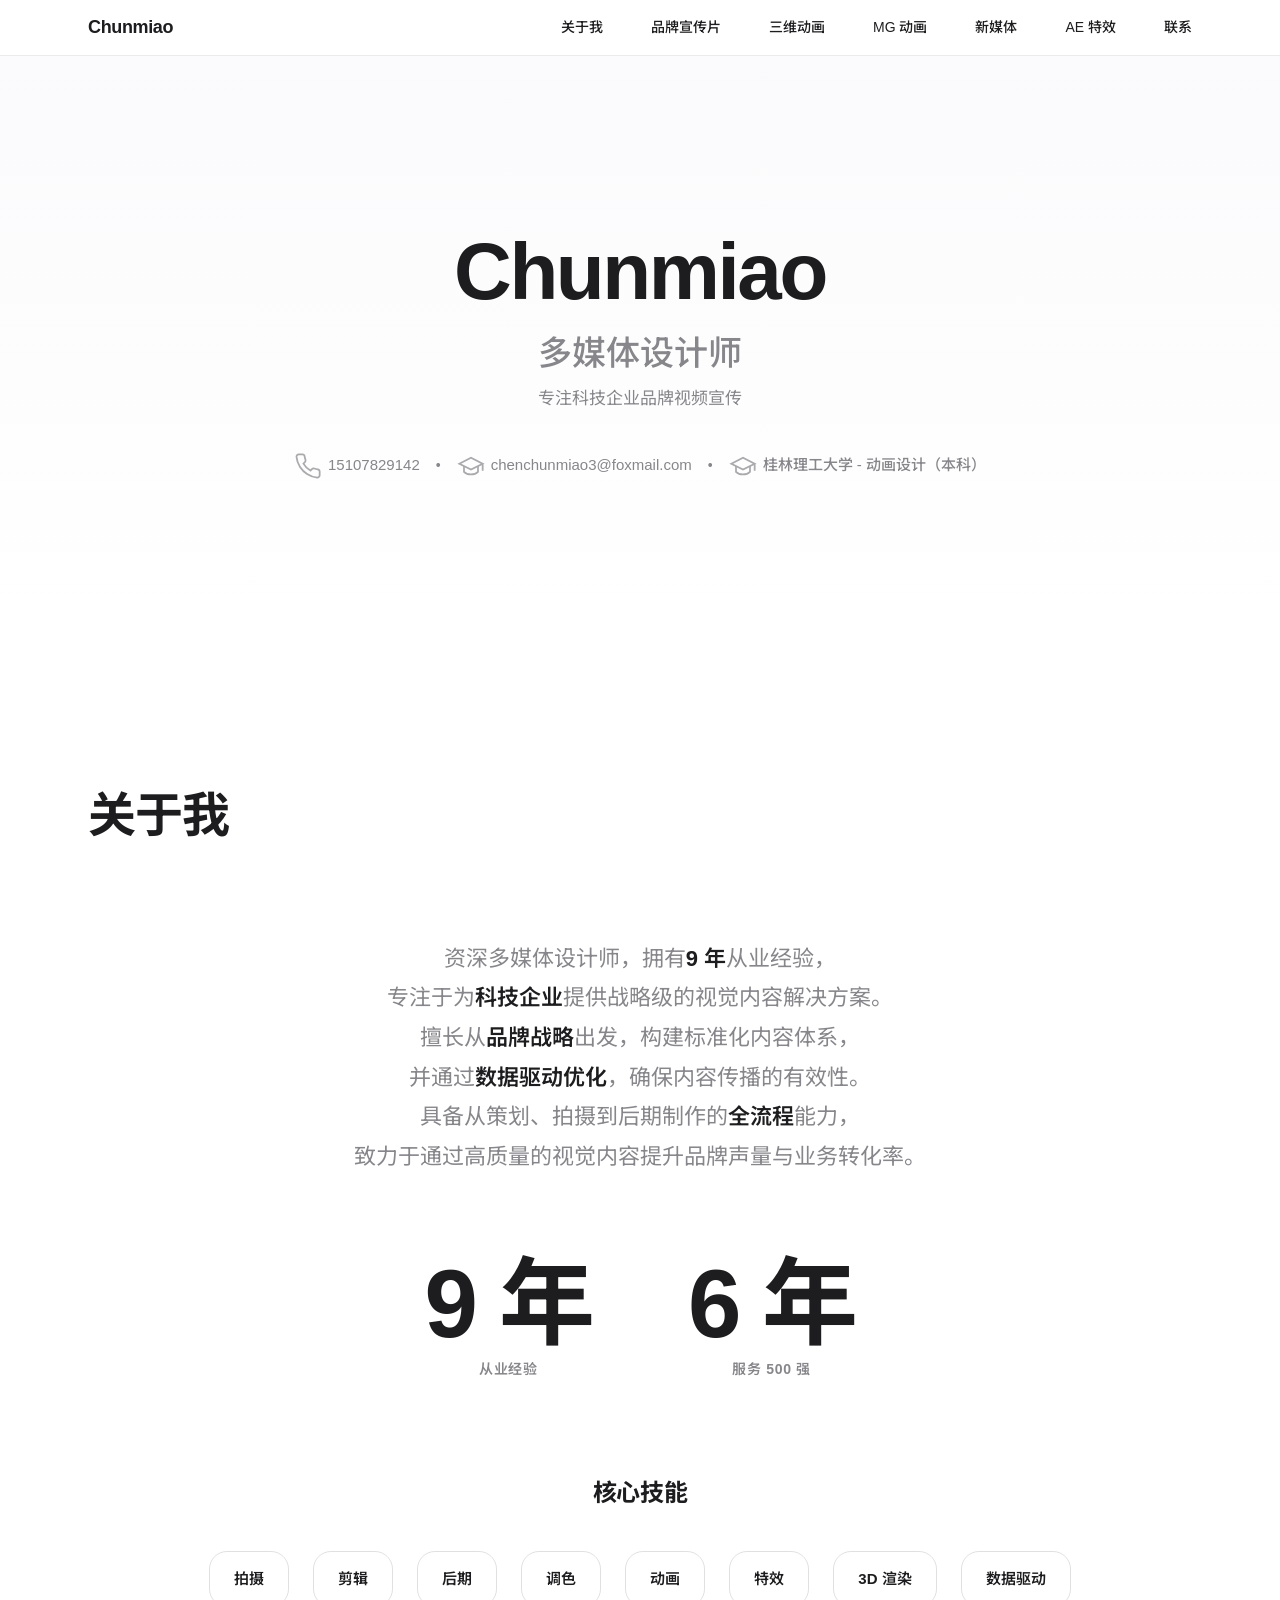
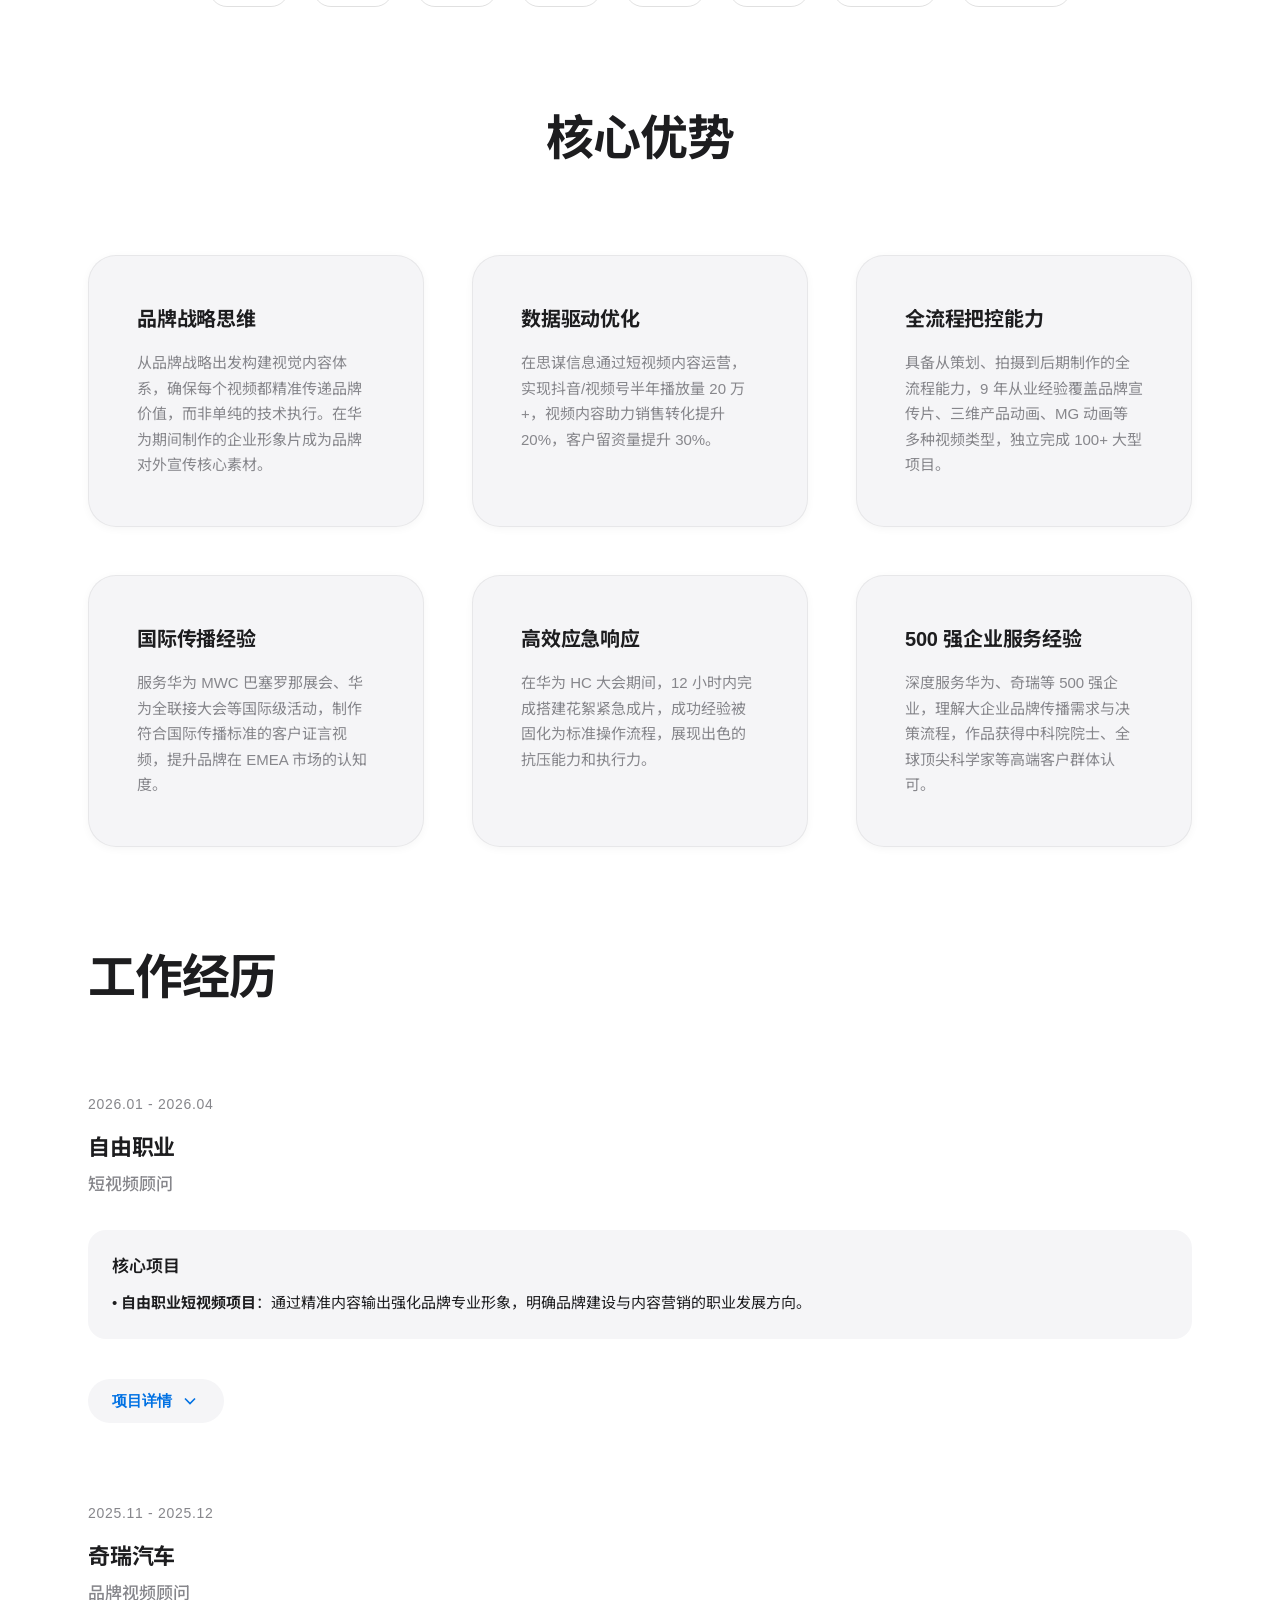
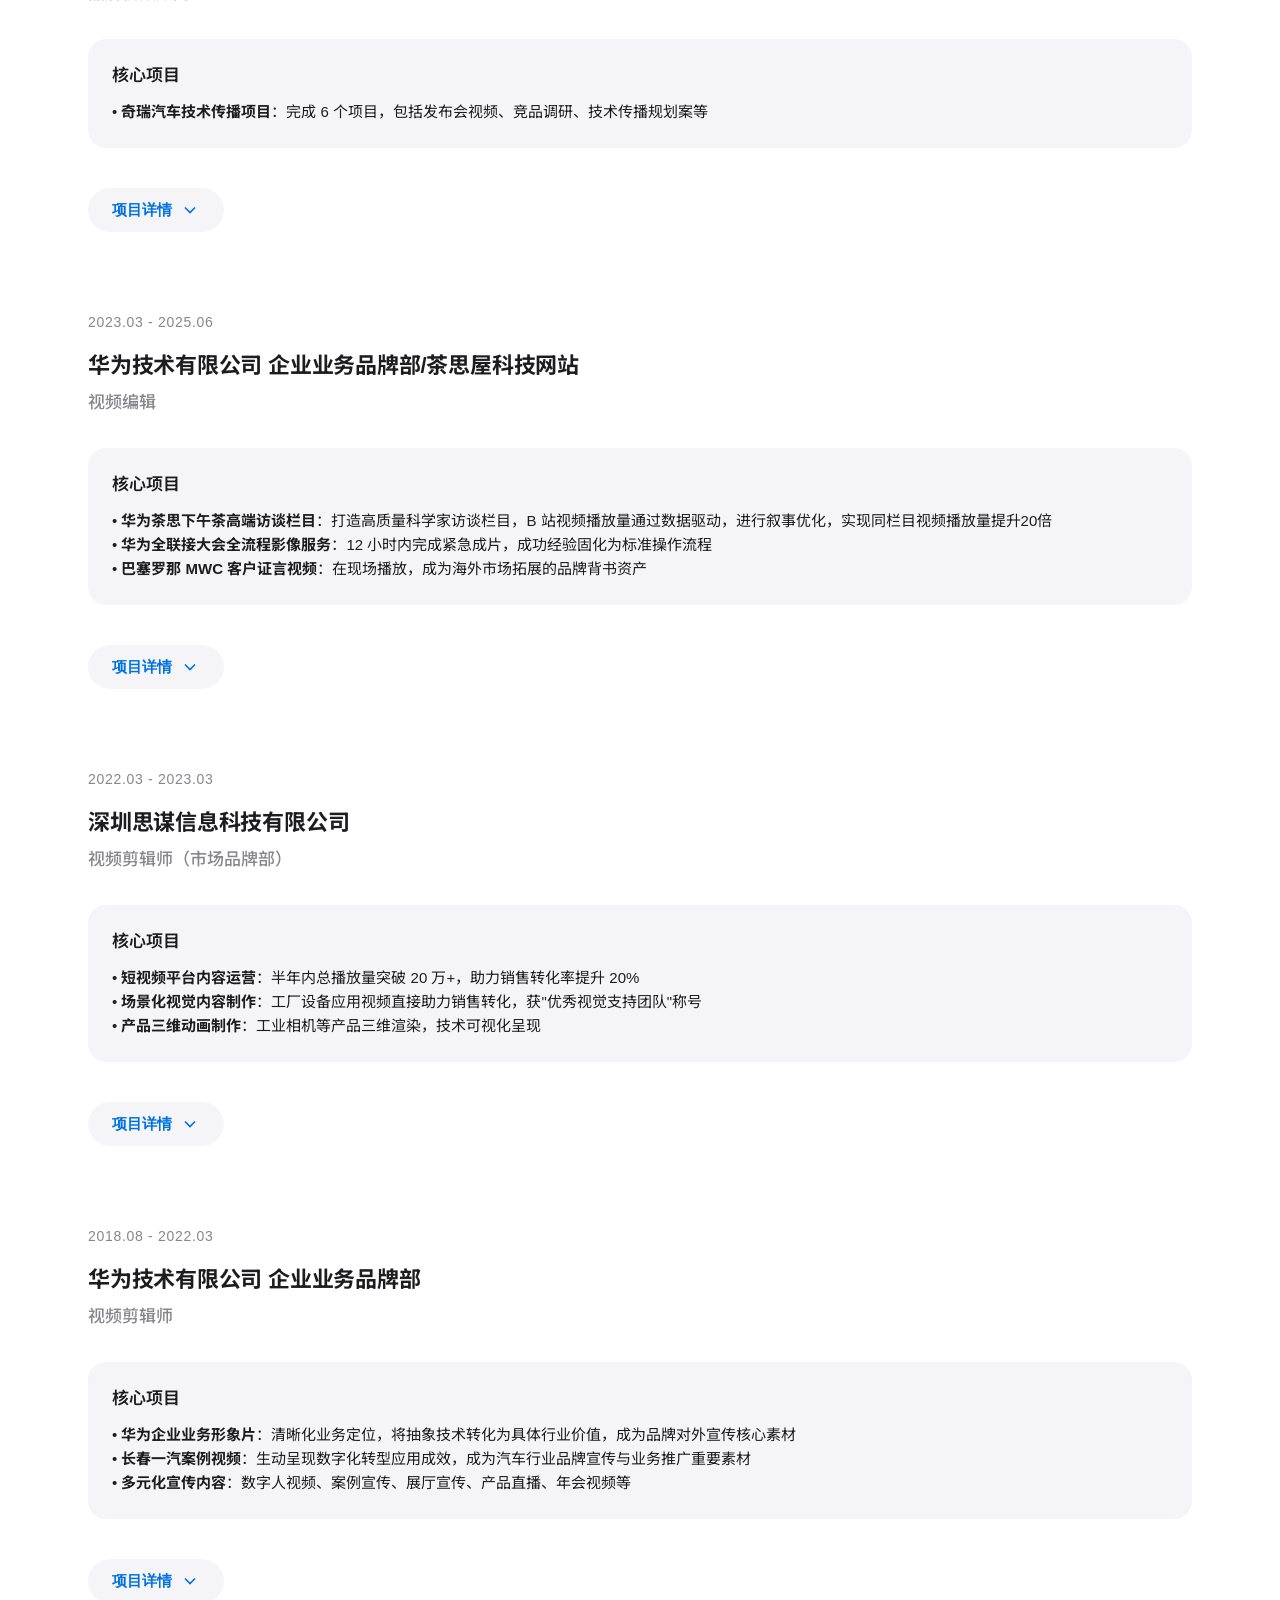
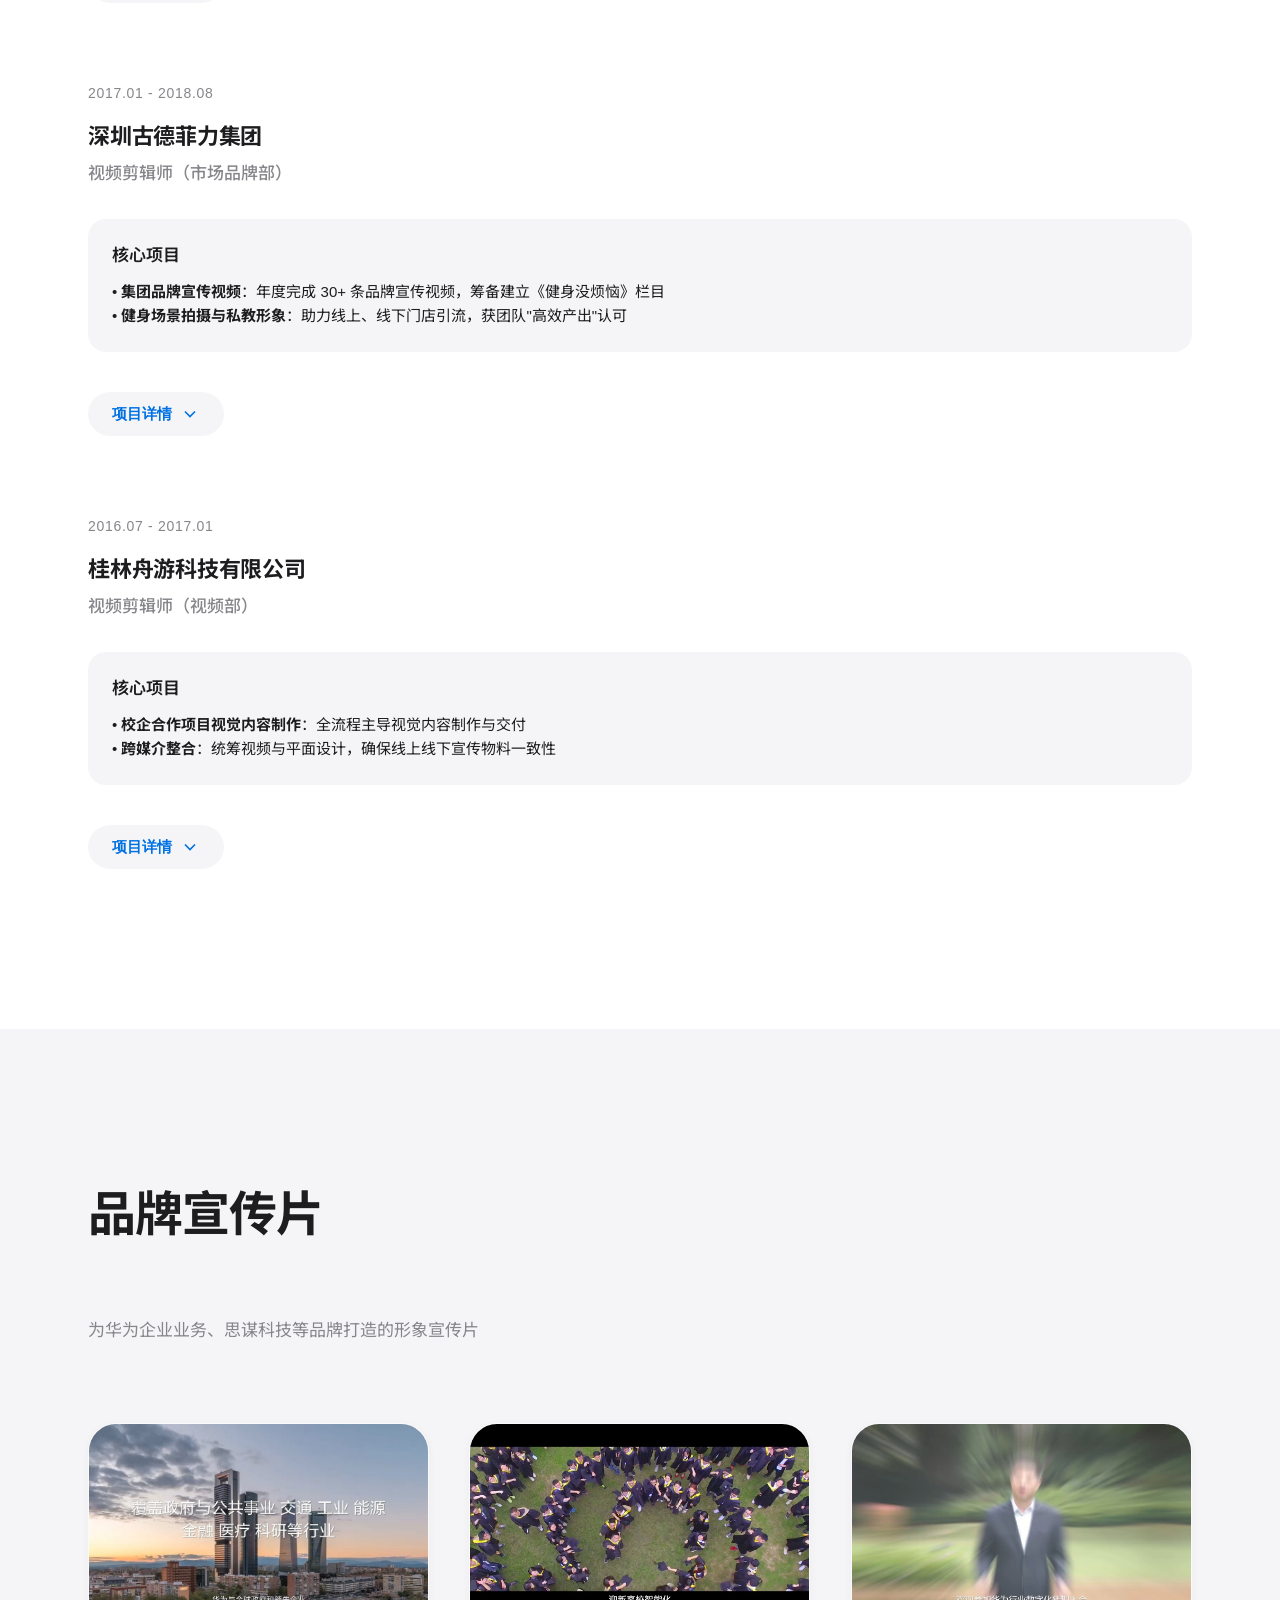
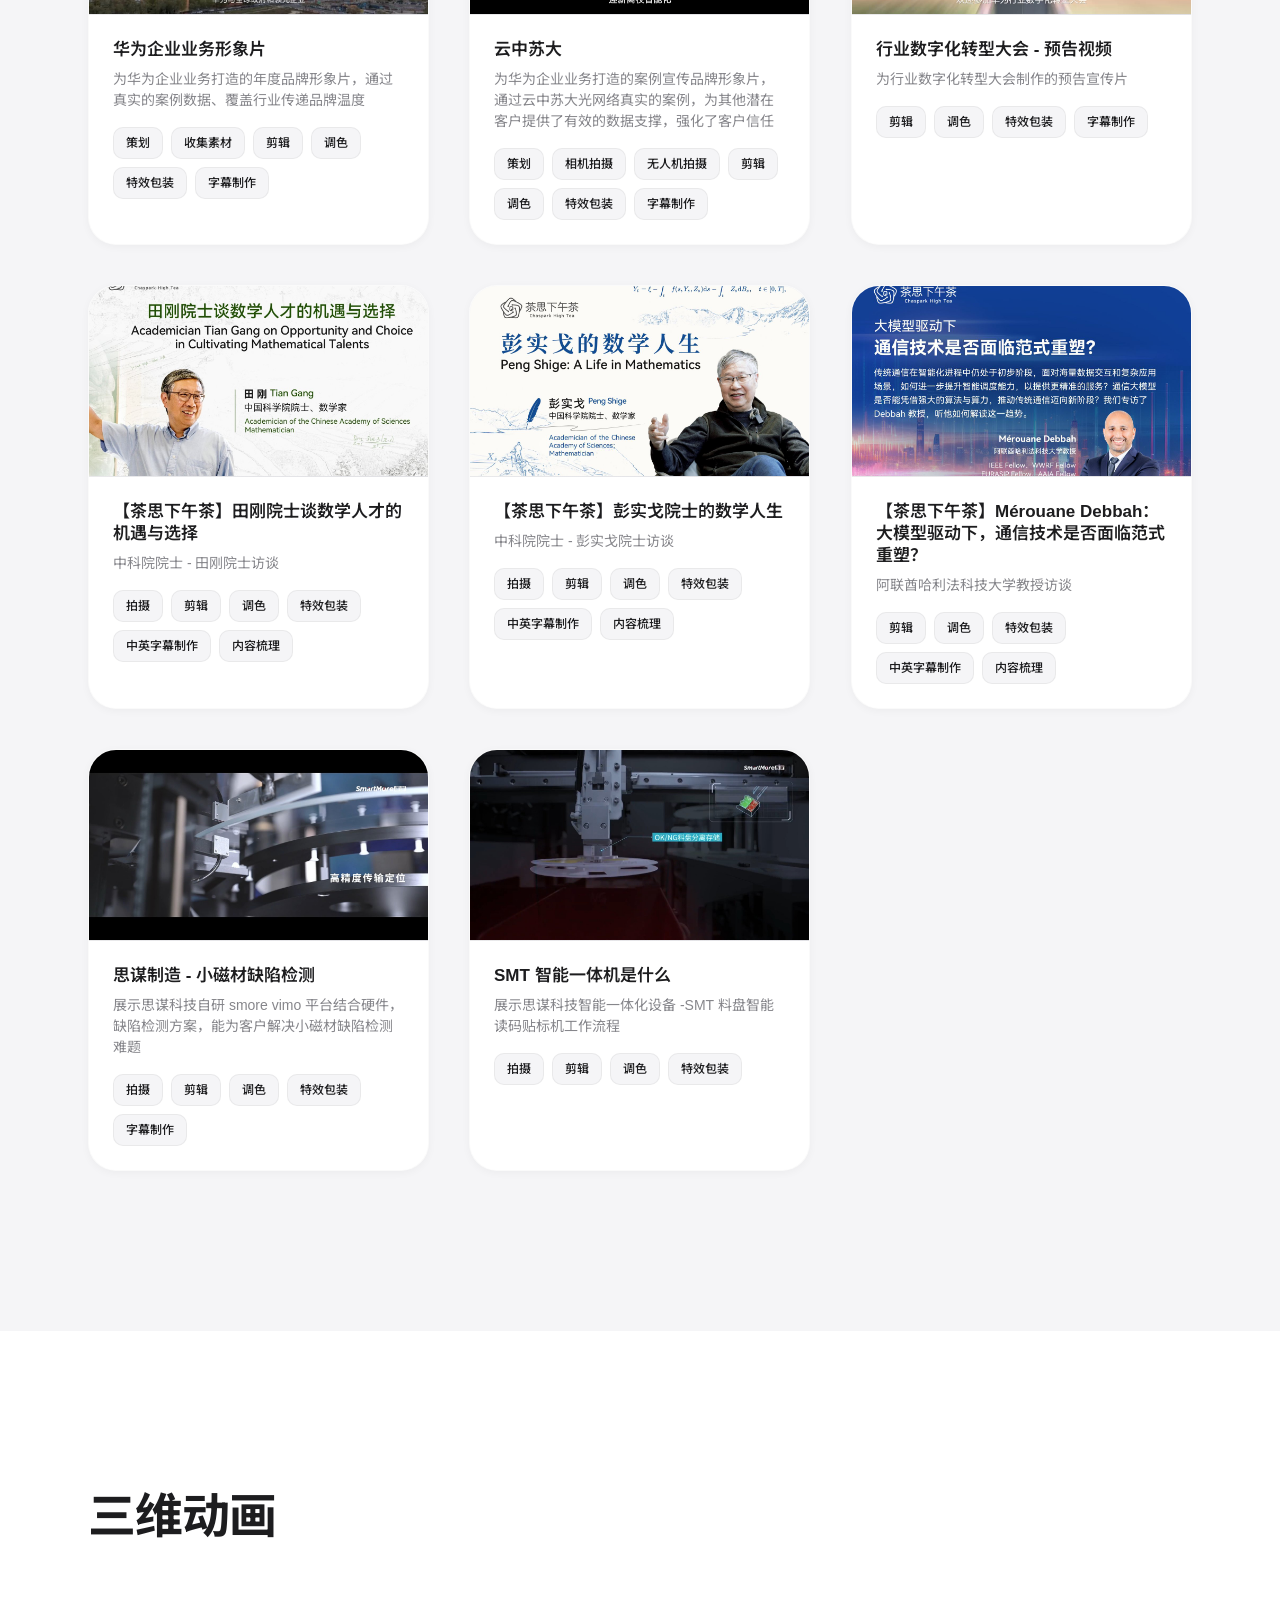
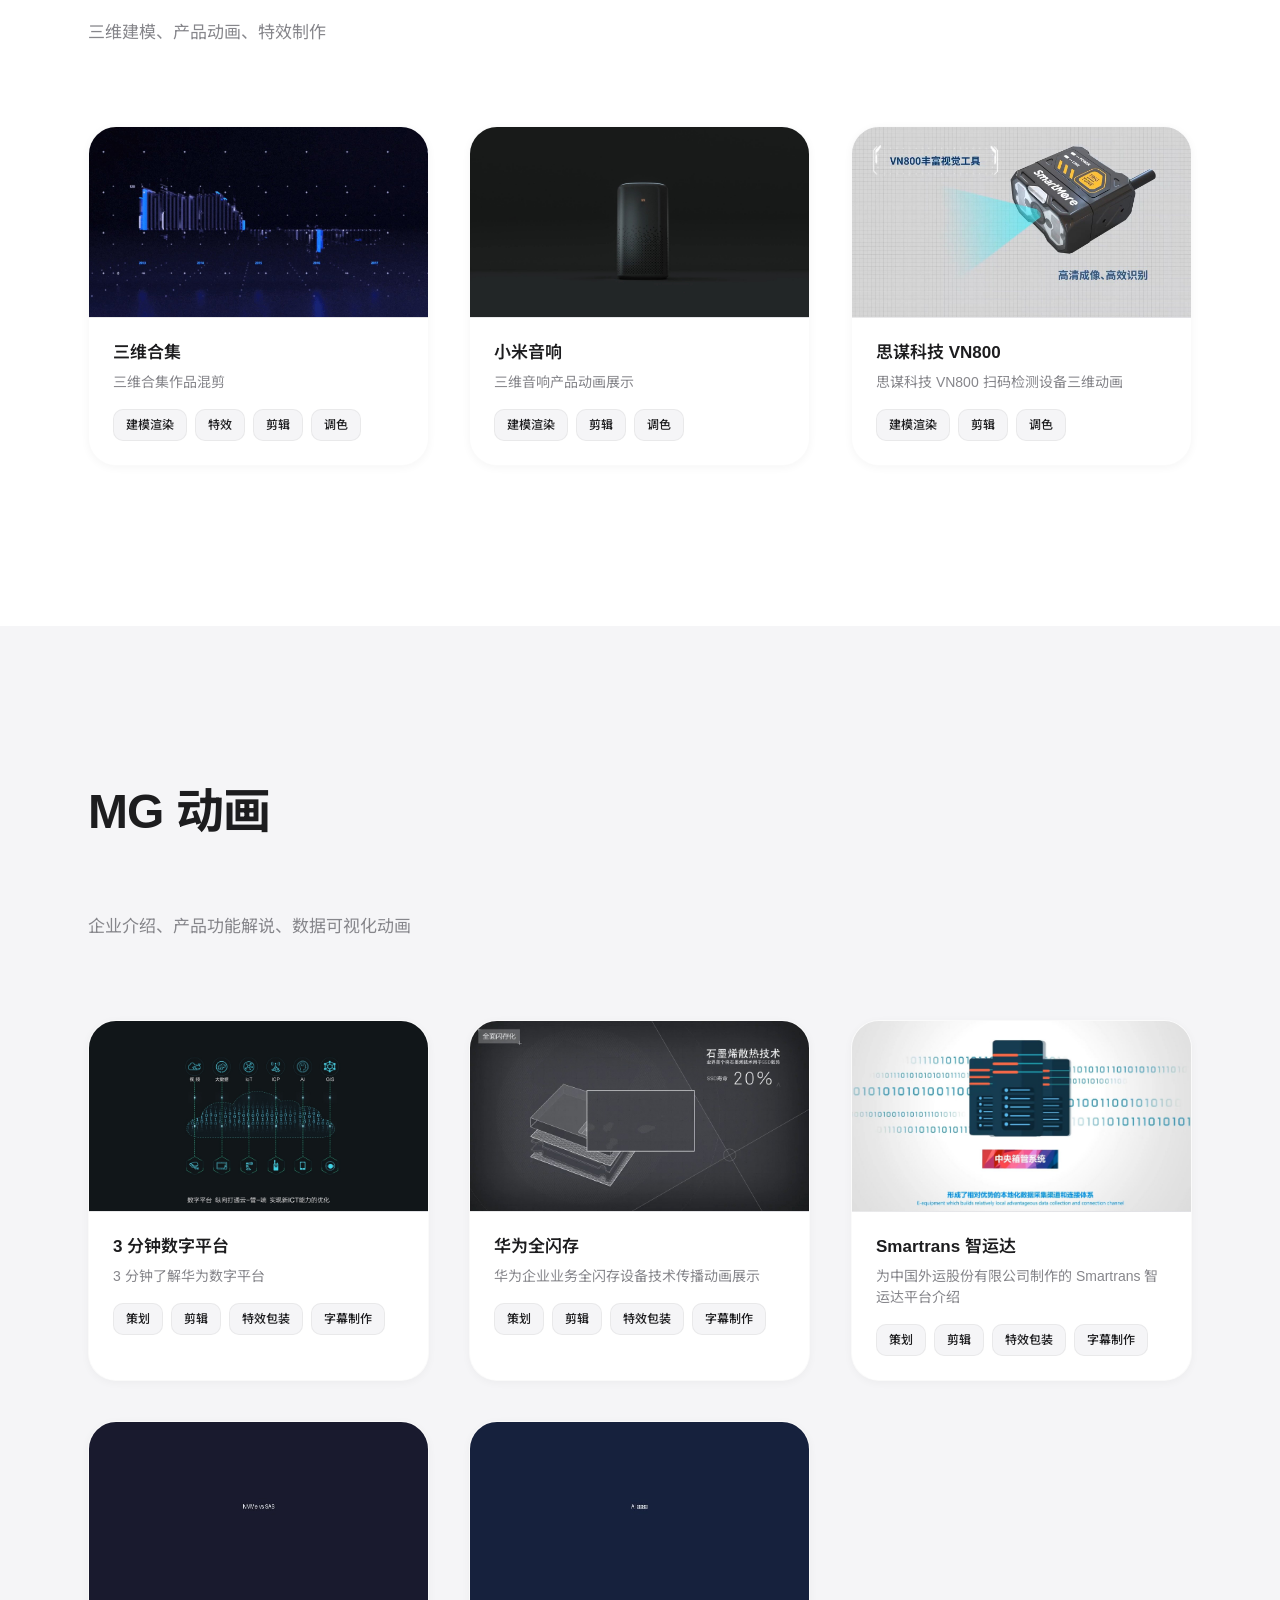
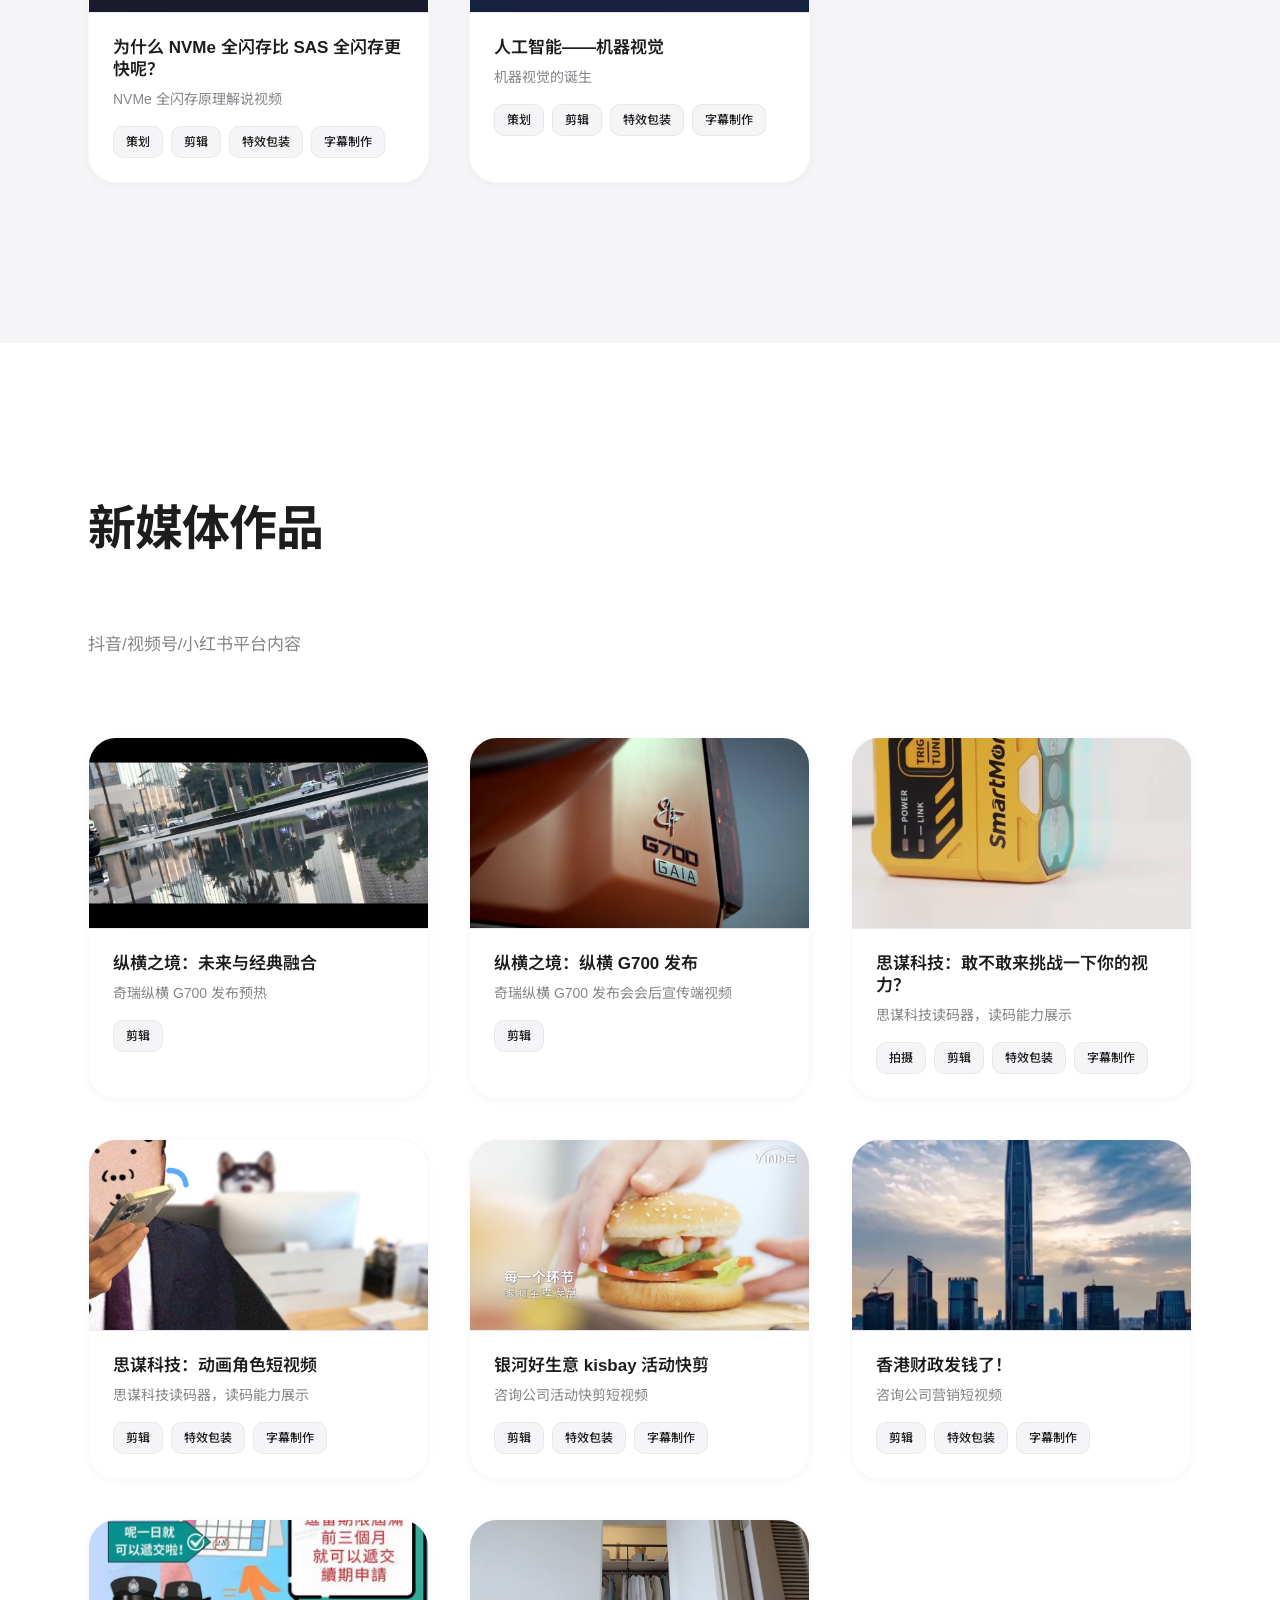
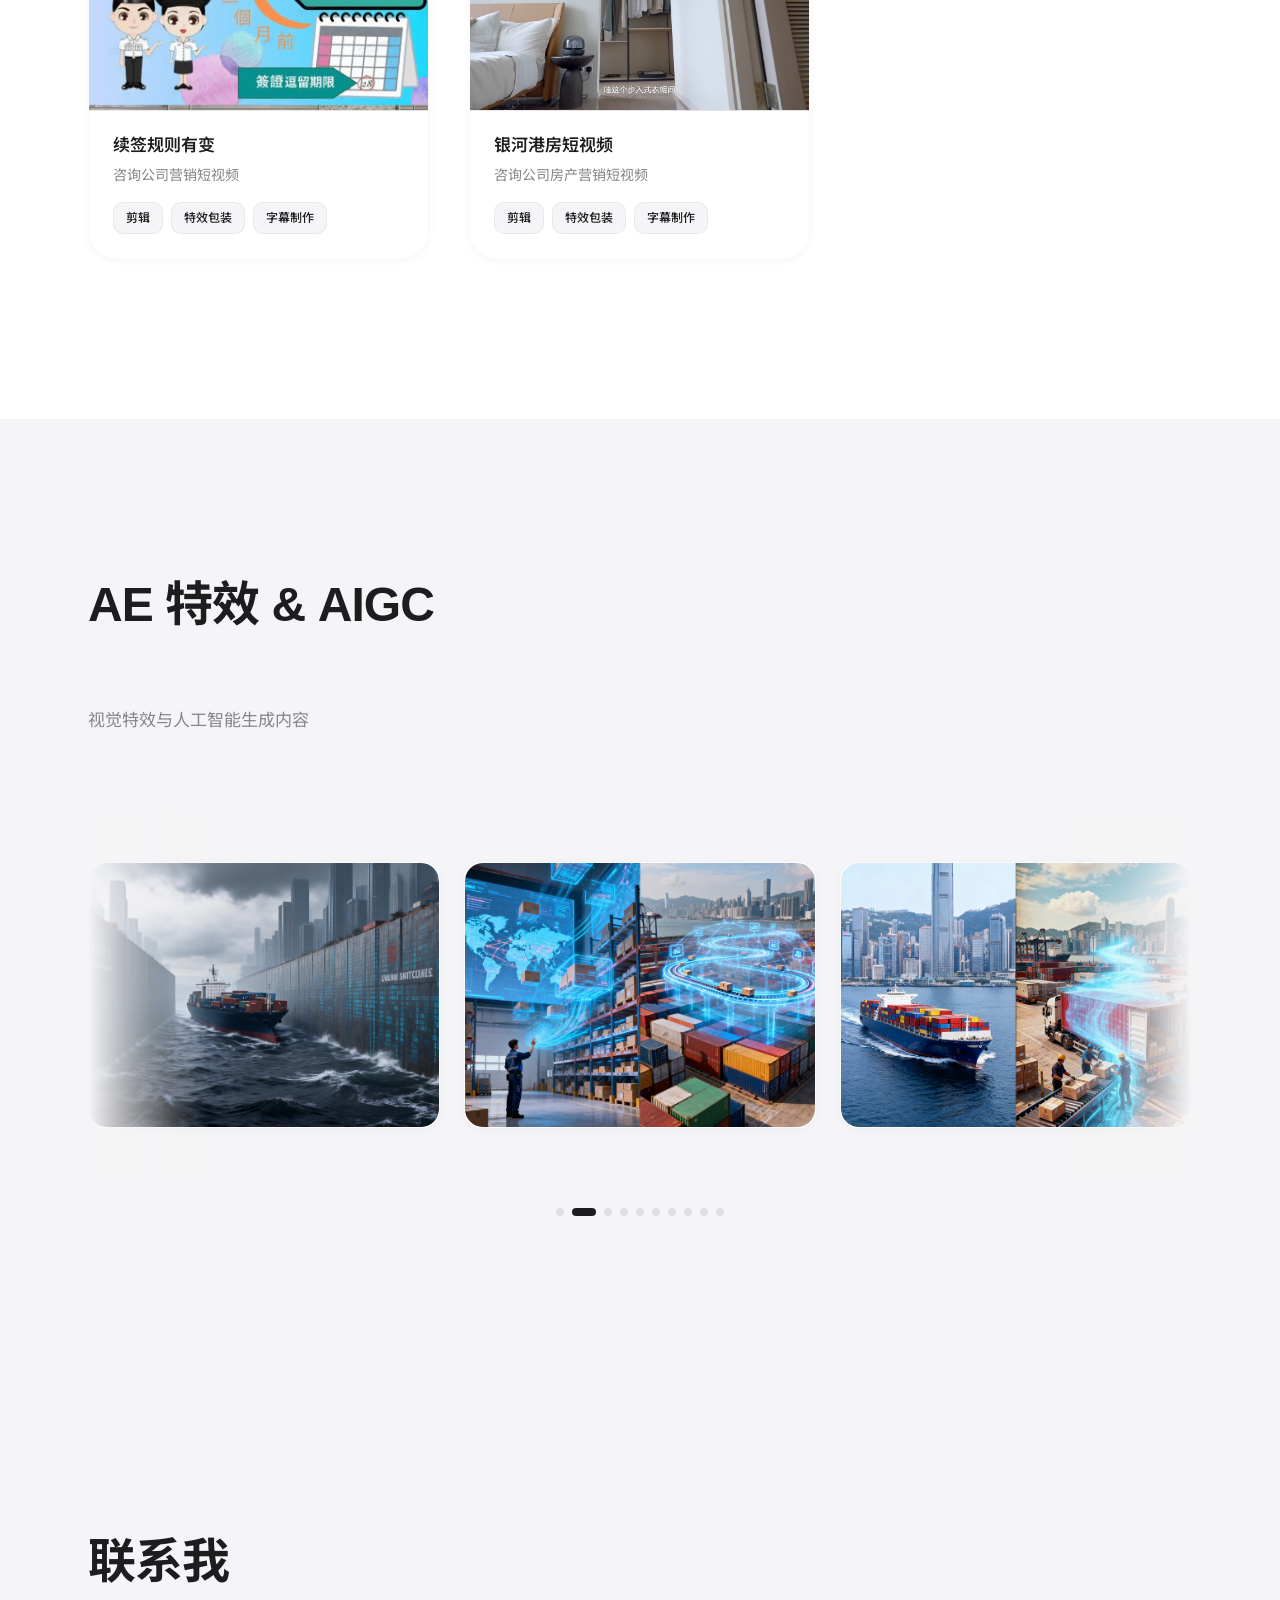
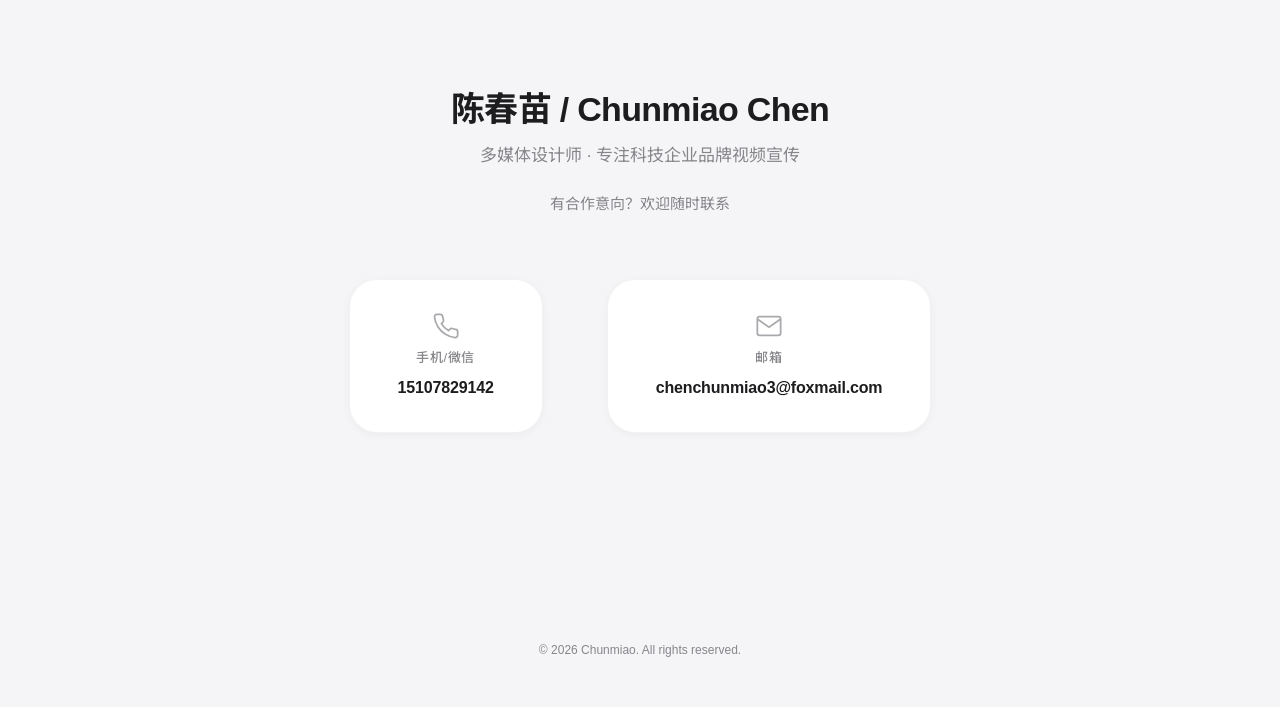
==== commit 14850509: "fix: 某咨询公司 -> 自由职业" ====
--- a/index.html
+++ b/index.html
@@ -138,16 +138,16 @@
       <div class="about-experience">
         <h2 class="experience-main-title">工作经历</h2>
         <div class="experience-timeline">
-<!-- 工作经历 2：某咨询公司短视频项目 -->
+<!-- 工作经历 2：自由职业短视频项目 -->
           <div class="experience-item">
             <div class="experience-time fade-in-up">2026.01 - 2026.04</div>
-            <div class="experience-company fade-in-up">某咨询公司</div>
+            <div class="experience-company fade-in-up">自由职业</div>
             <div class="experience-role fade-in-up">短视频顾问</div>
             
             <!-- 摘要（固定显示） -->
             <div class="project-summary fade-in-up">
               <h4>核心项目</h4>
-              <p>• <strong>某咨询公司短视频项目</strong>：通过精准内容输出强化品牌专业形象，明确品牌建设与内容营销的职业发展方向。</p>
+              <p>• <strong>自由职业短视频项目</strong>：通过精准内容输出强化品牌专业形象，明确品牌建设与内容营销的职业发展方向。</p>
             </div>
             
             <!-- 折叠按钮 -->
@@ -161,10 +161,10 @@
             <!-- 可折叠内容 -->
             <div class="collapsible-content">
               <div class="project-details">
-                <h4>某咨询公司短视频项目</h4>
+                <h4>自由职业短视频项目</h4>
                 <div class="detail-section">
                   <strong>背景：</strong>
-                  <span>深圳某咨询公司需通过短视频触达潜在企业客户，提升行业影响力。</span>
+                  <span>深圳自由职业需通过短视频触达潜在企业客户，提升行业影响力。</span>
                 </div>
                 <div class="detail-section">
                   <strong>职责：</strong>
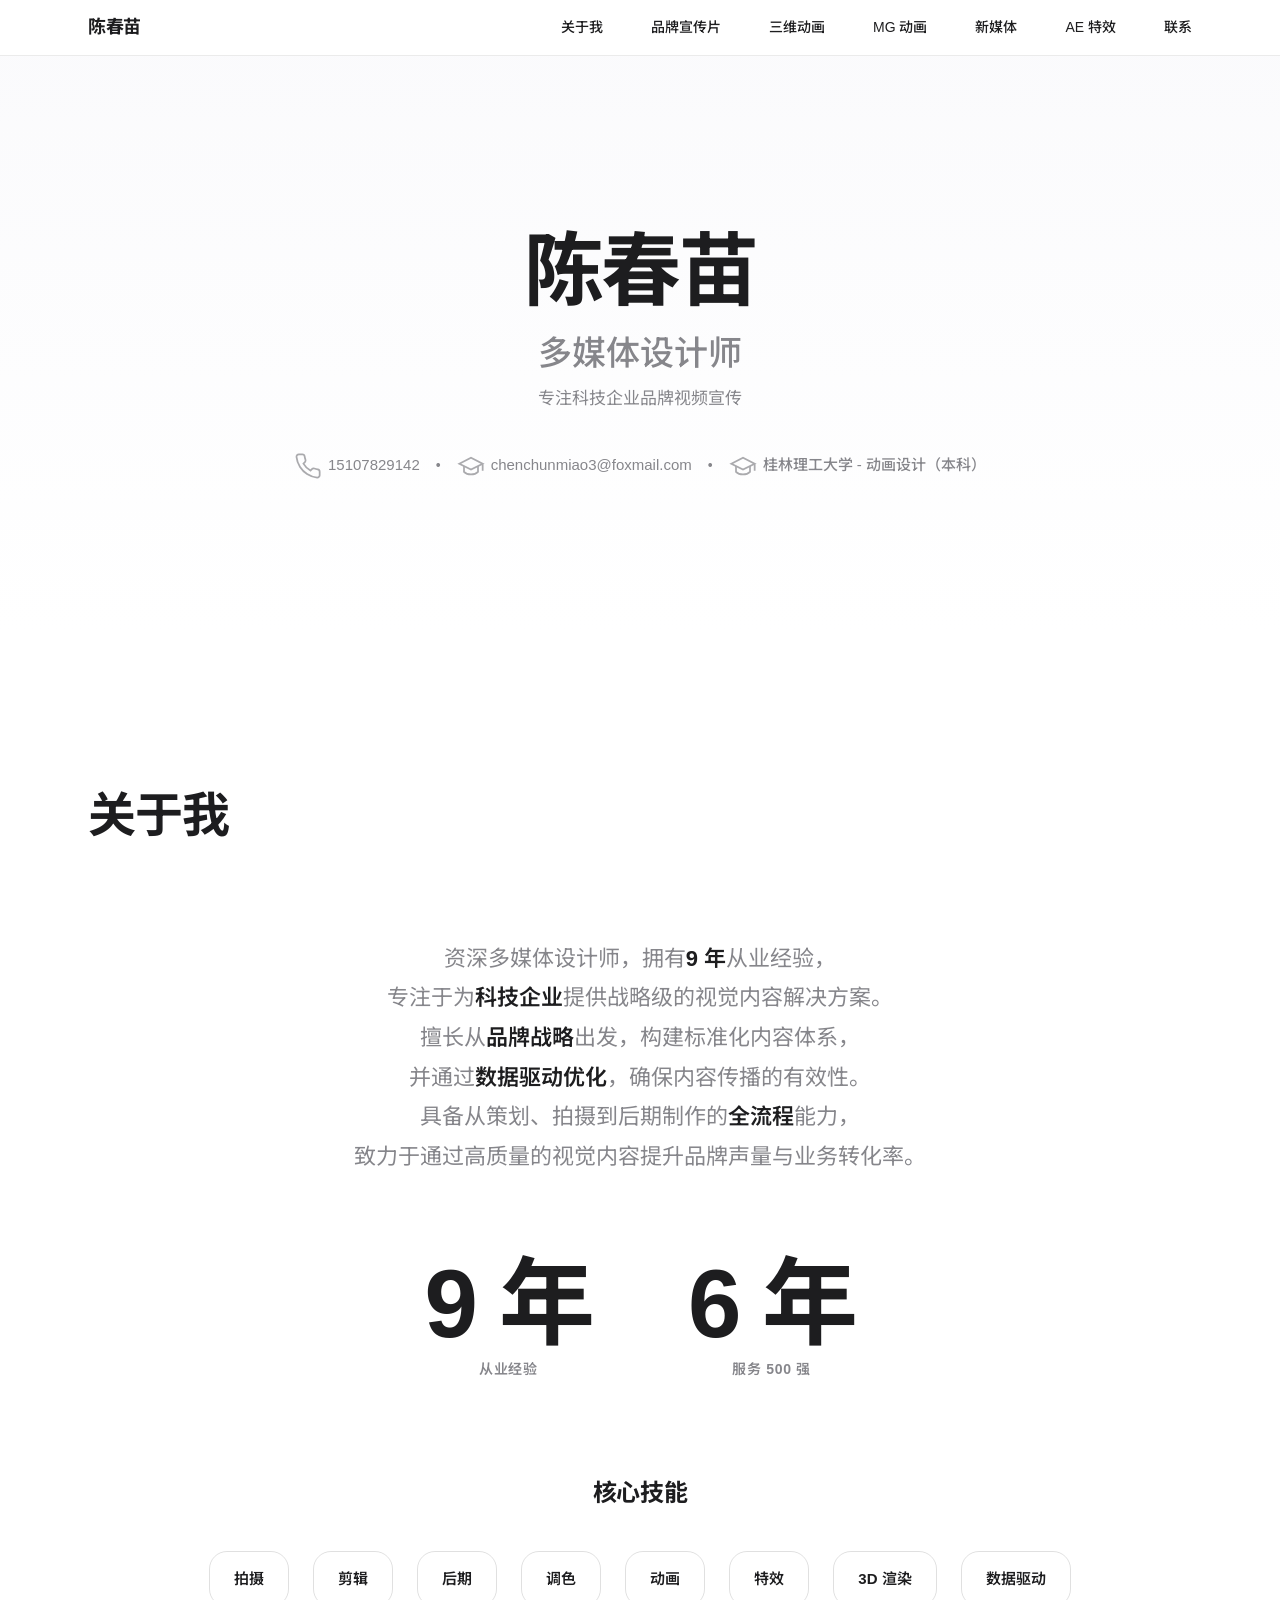
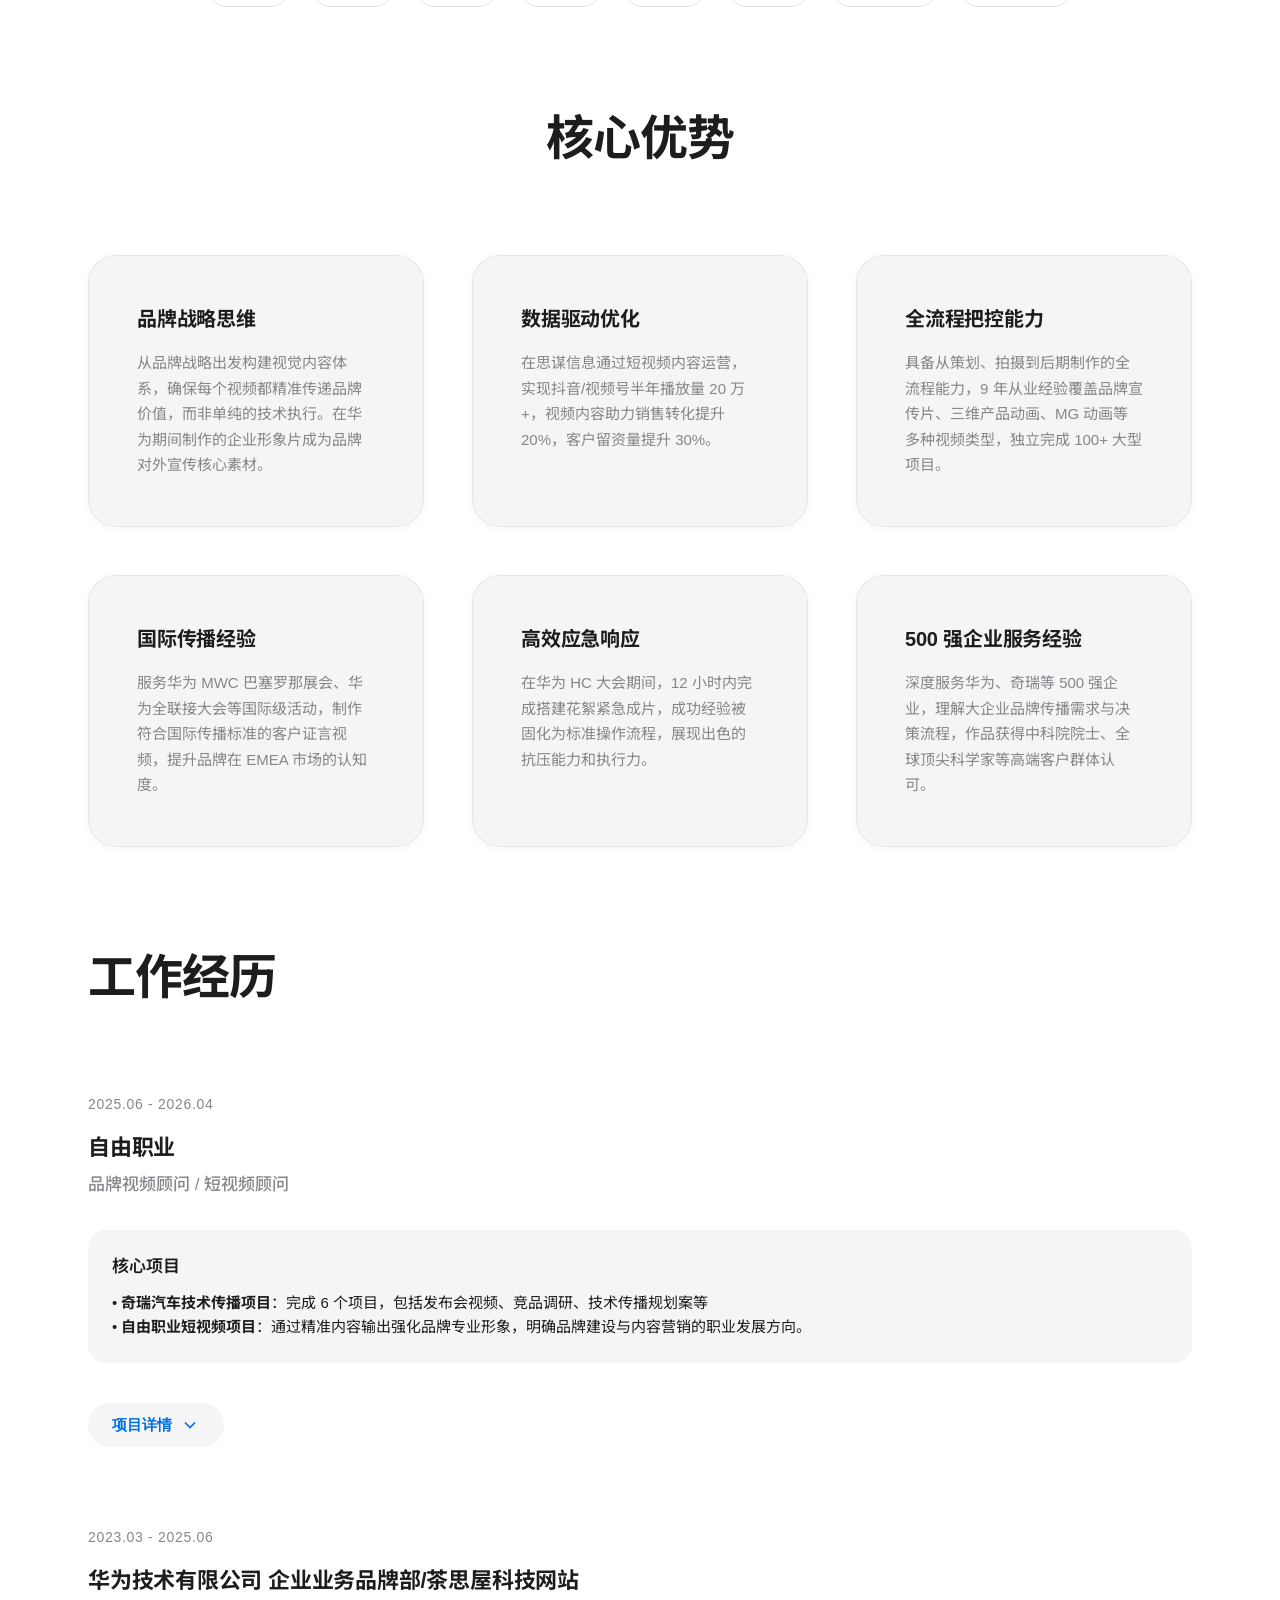
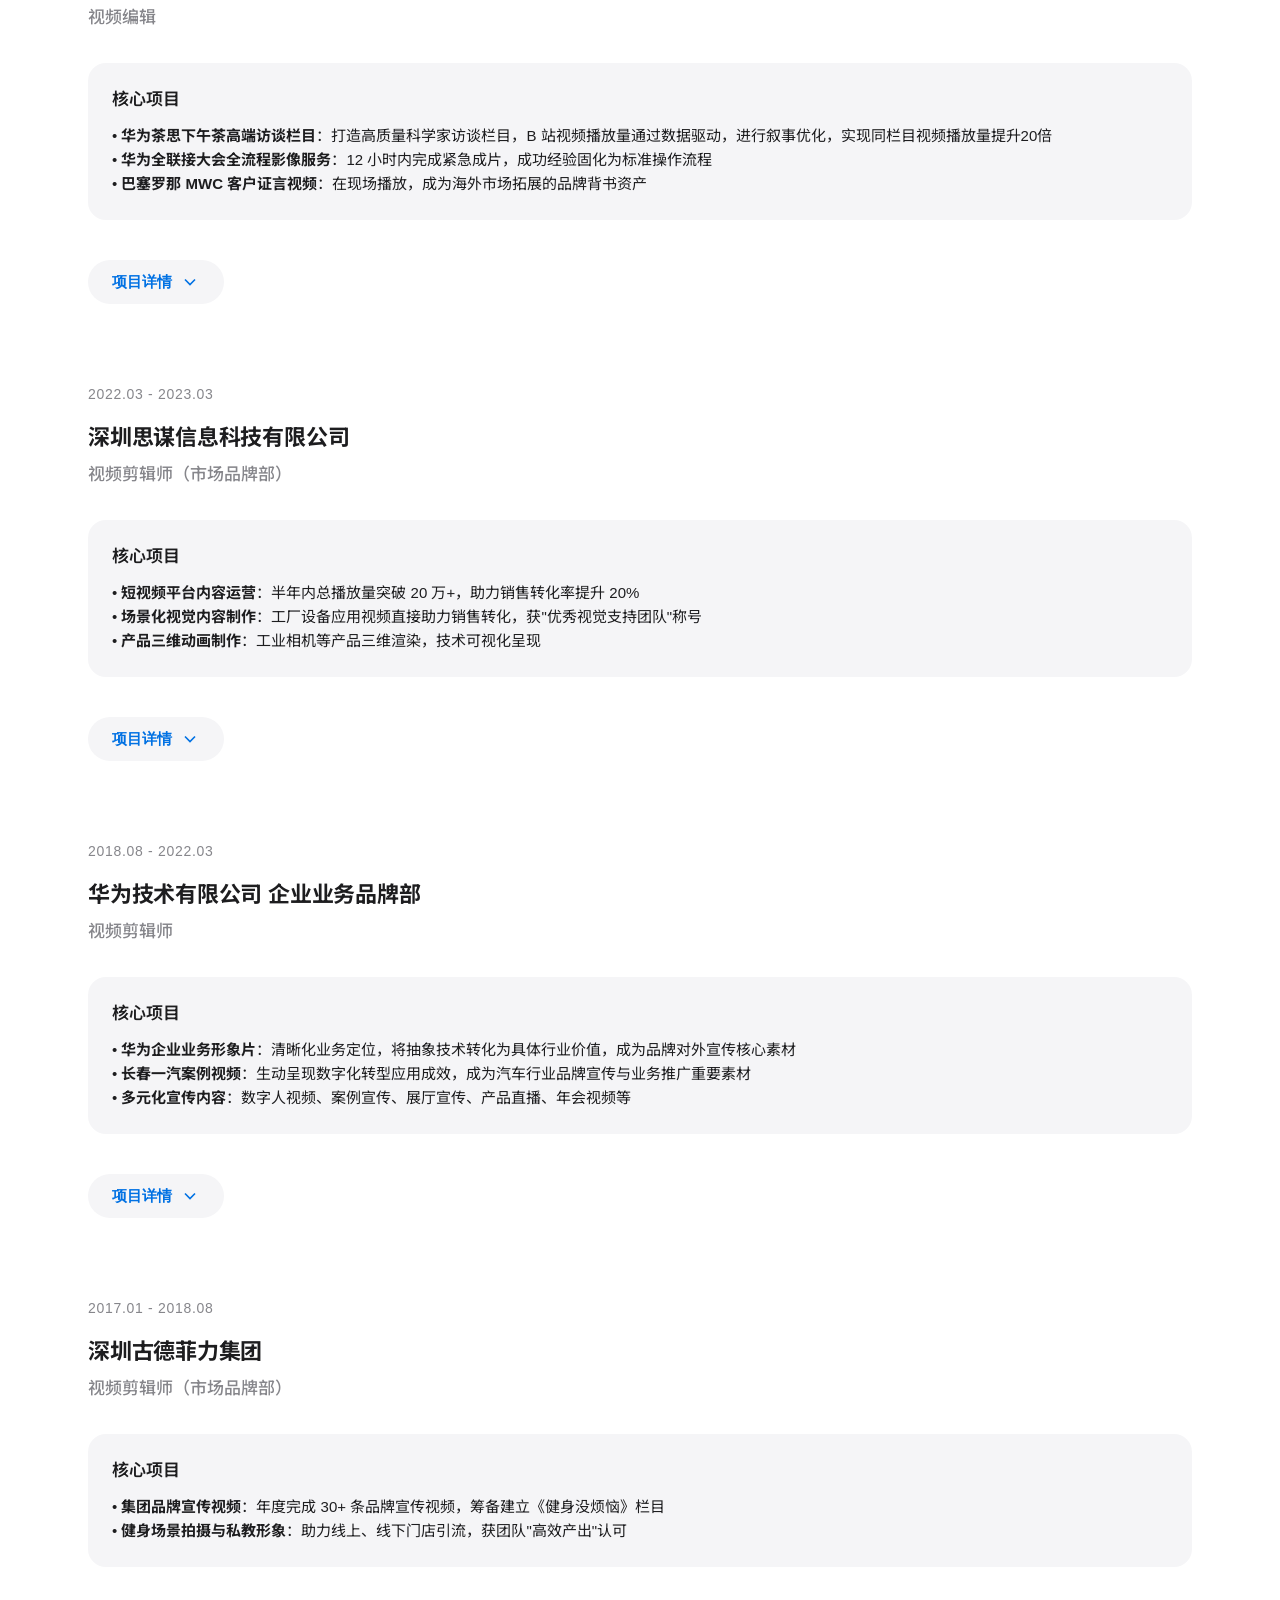
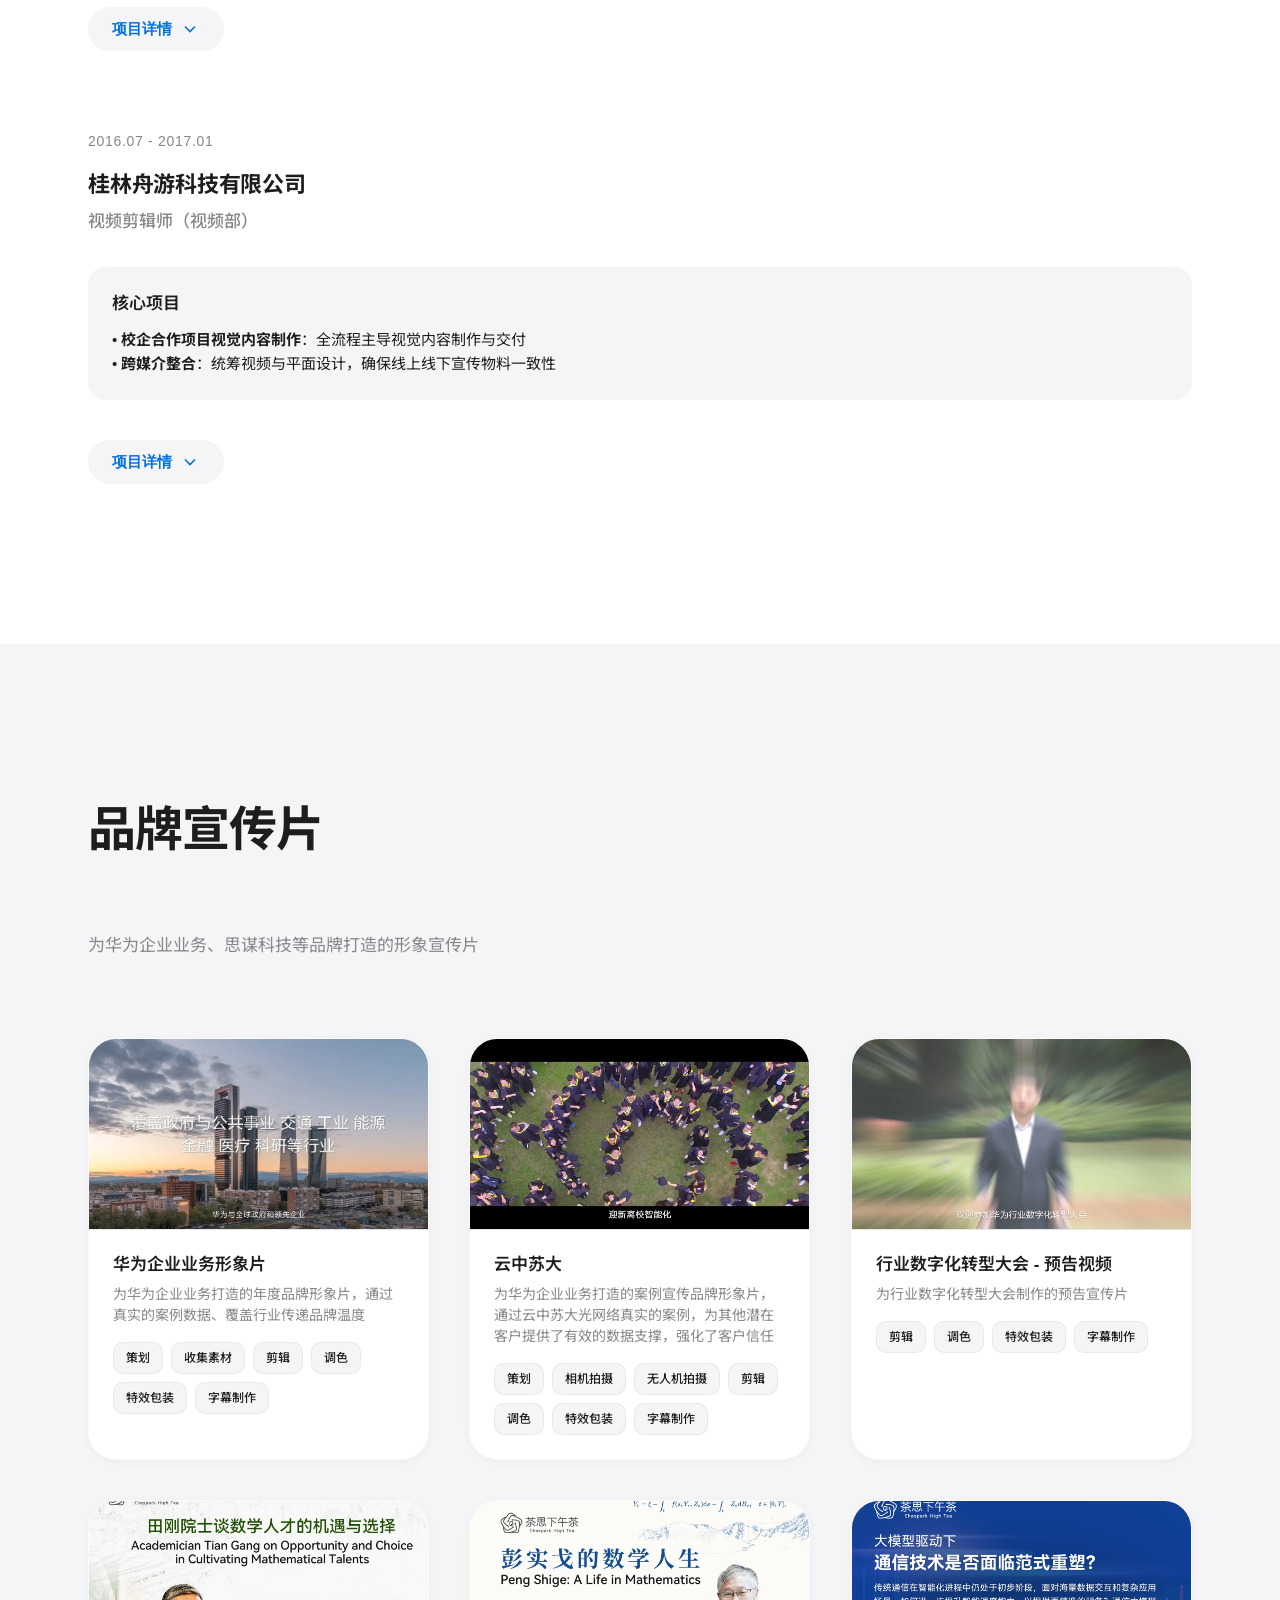
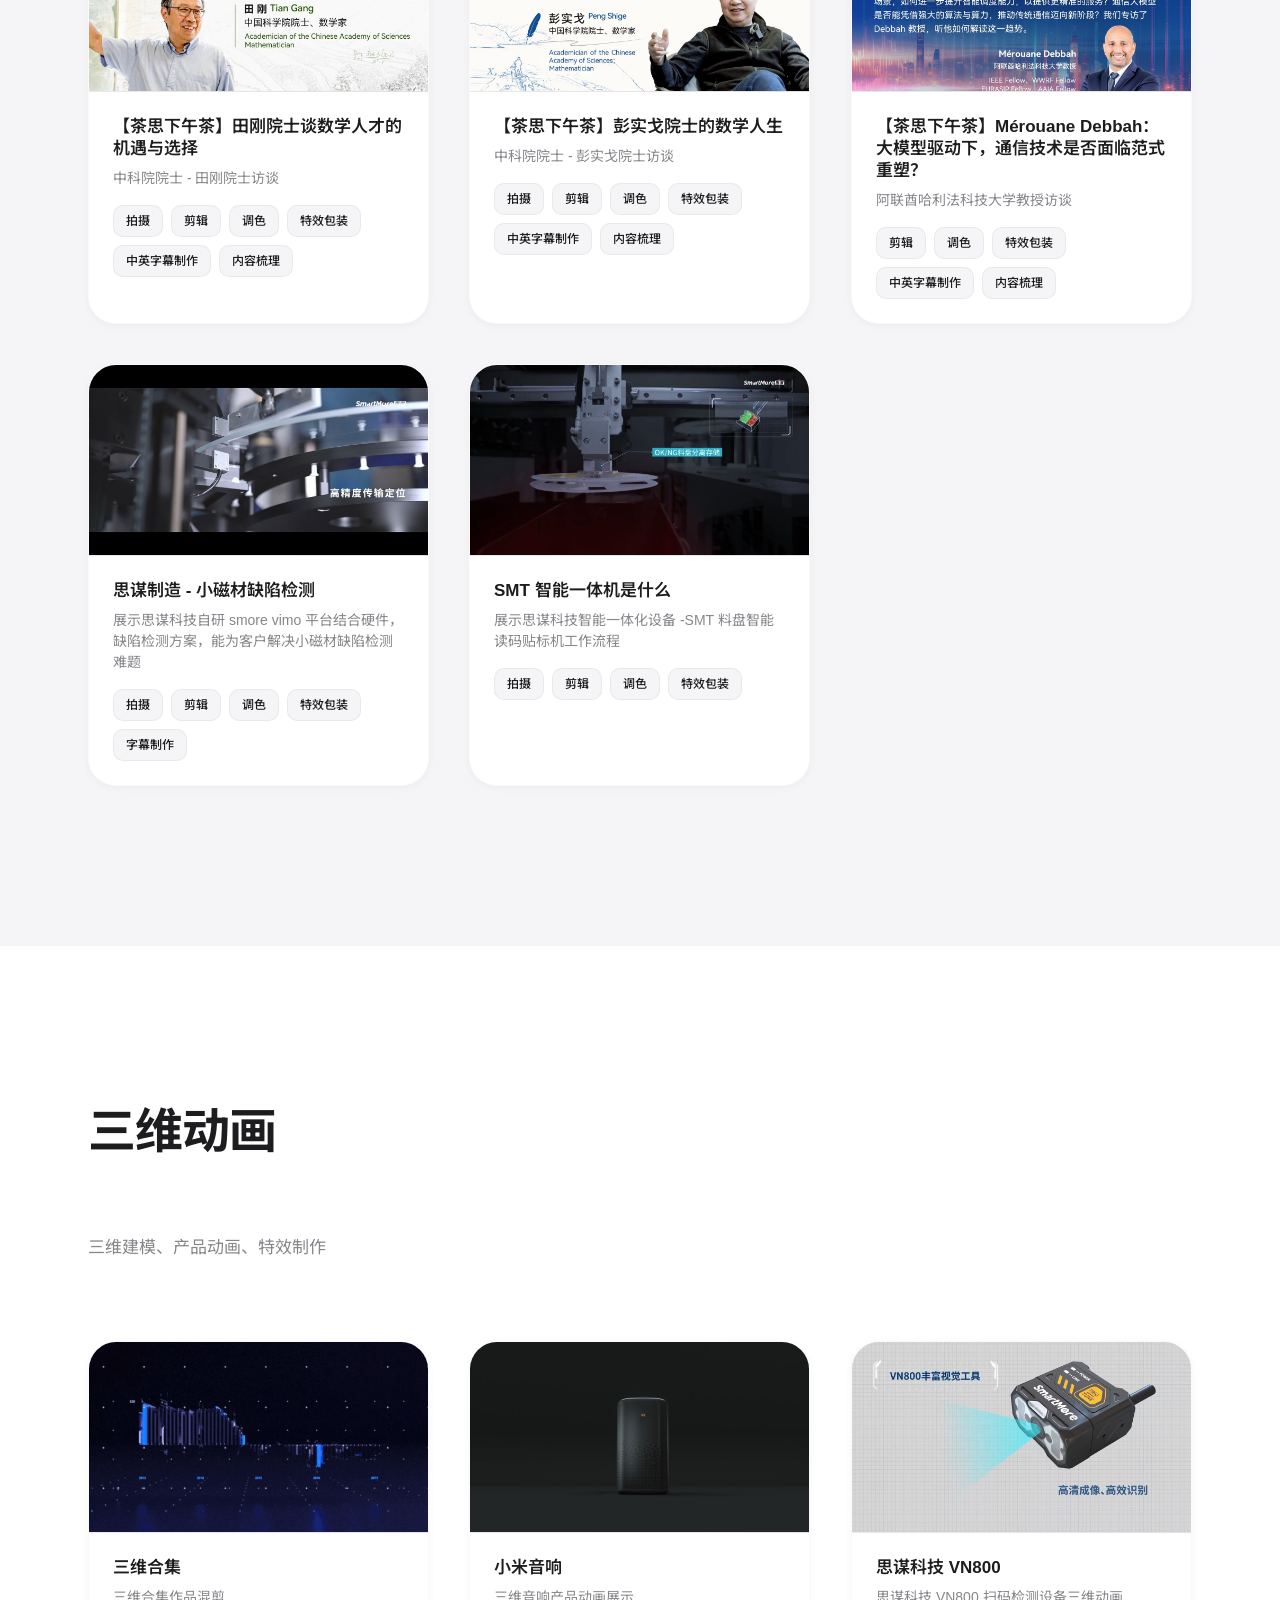
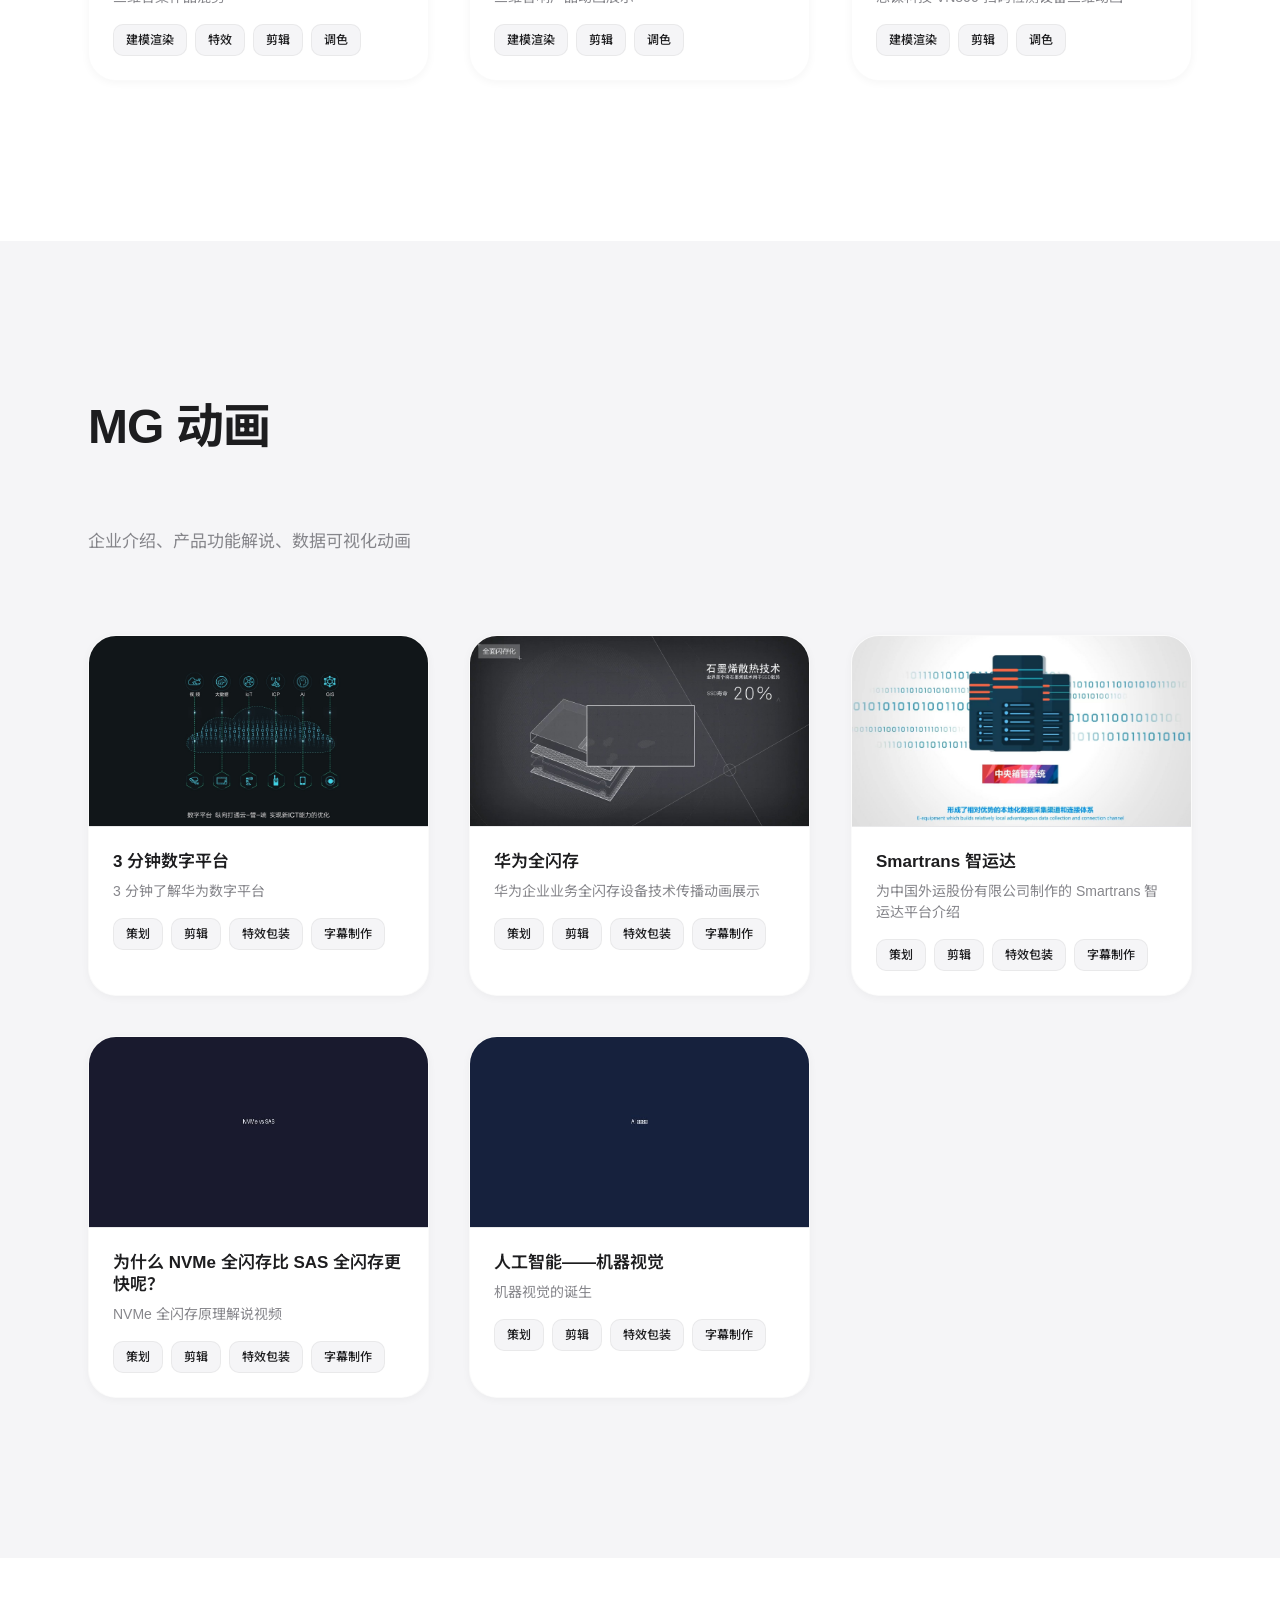
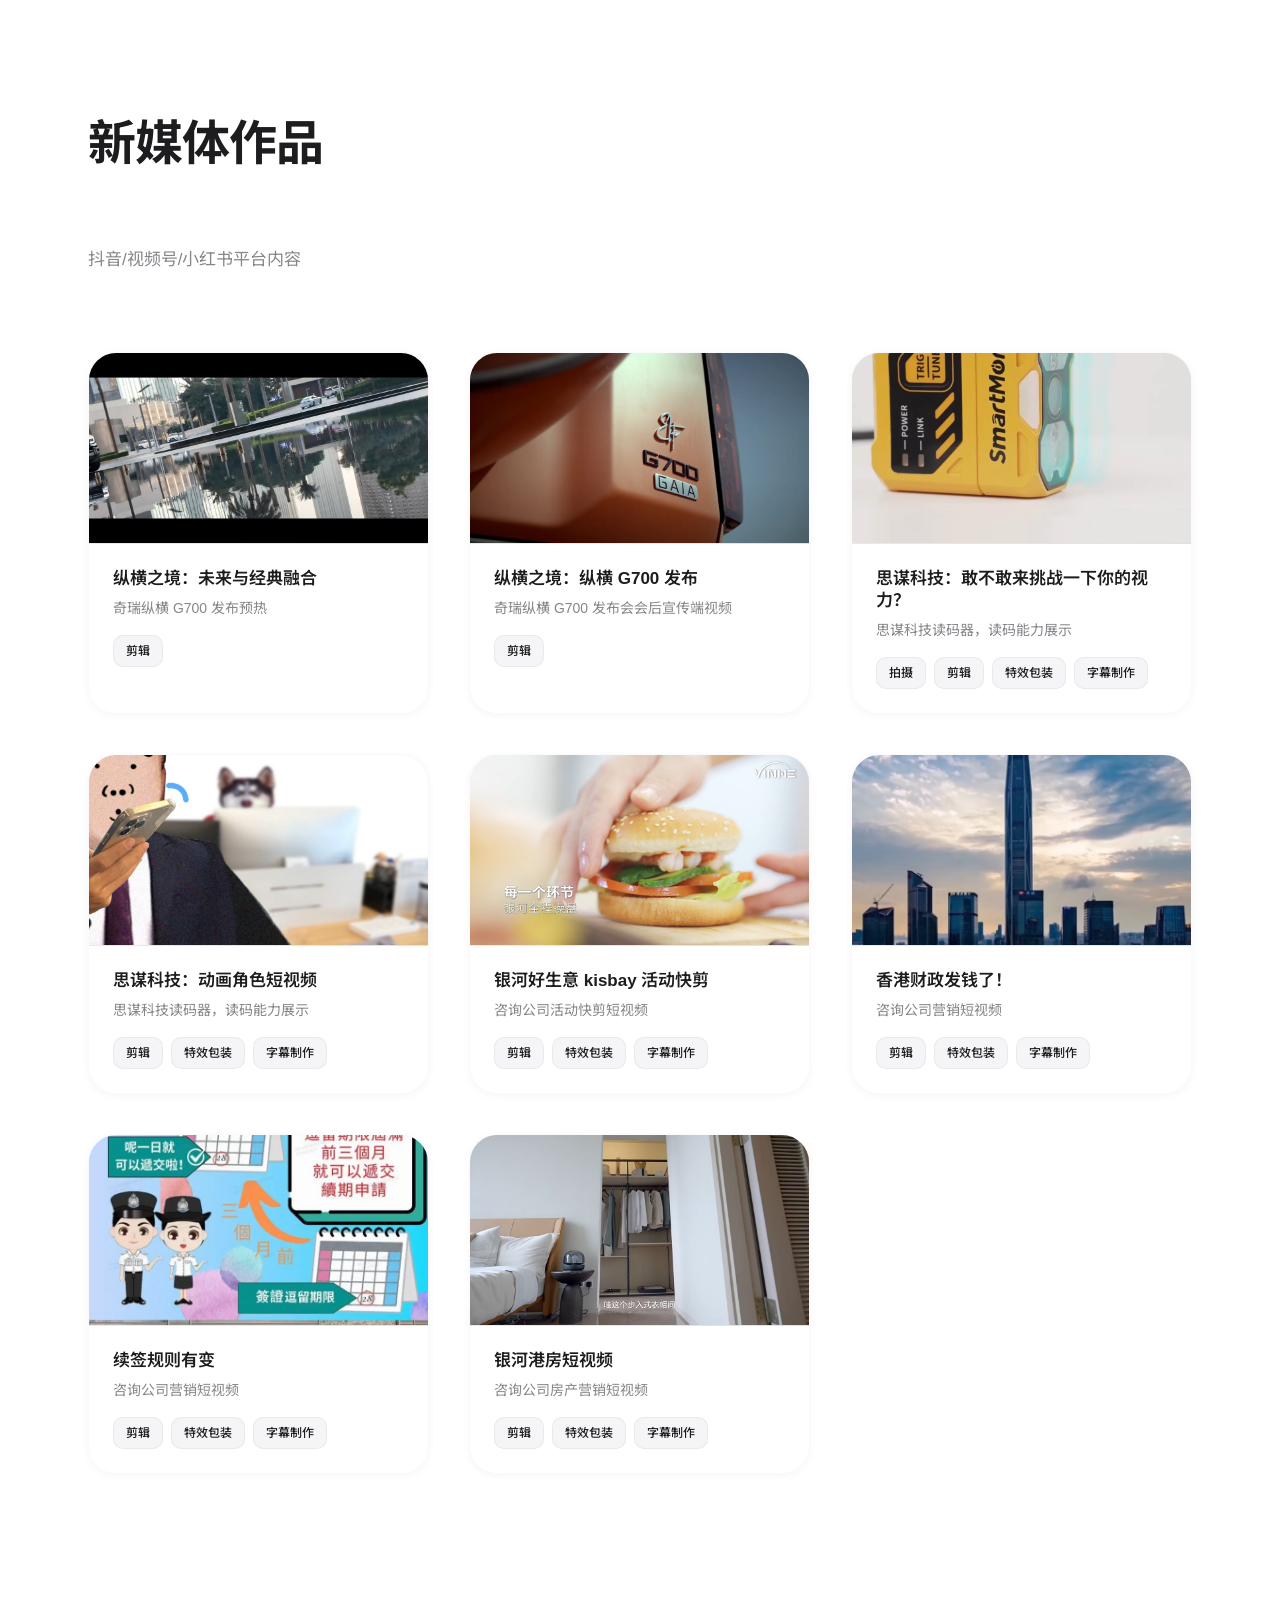
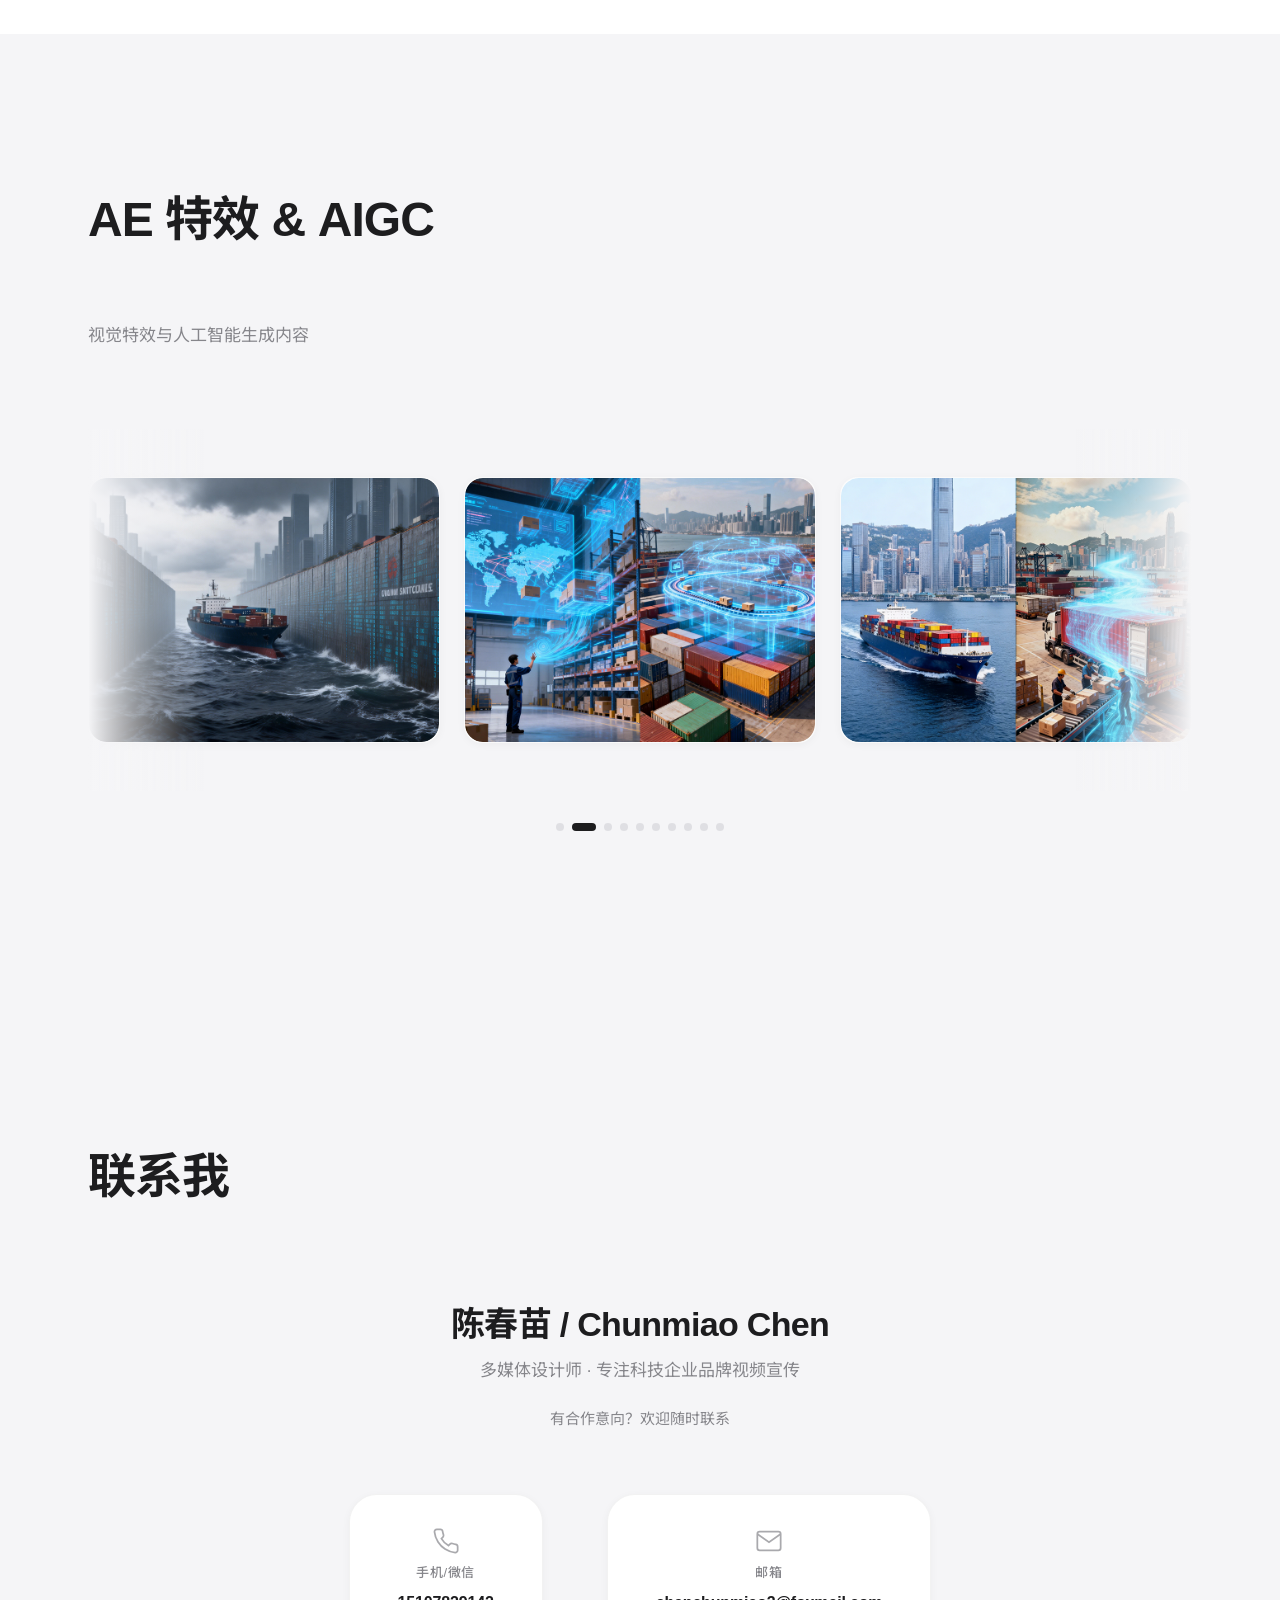
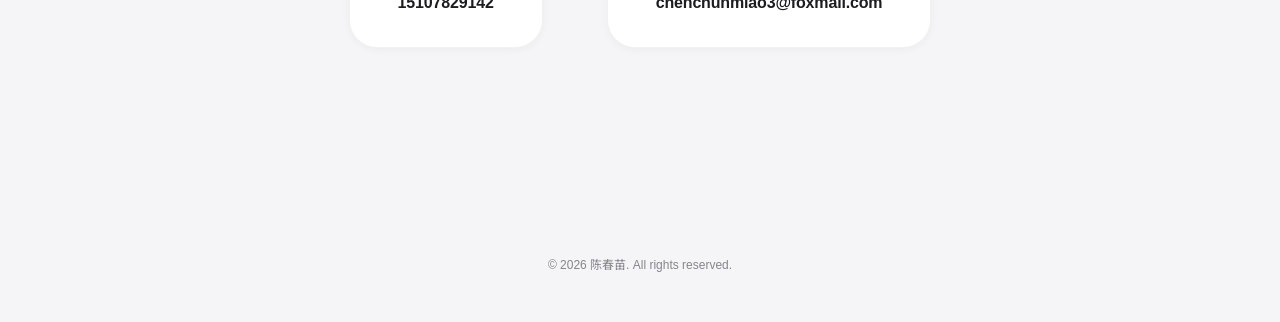
==== commit 117f7cf3: "Add files via upload" ====
--- a/index.html
+++ b/index.html
@@ -3,10 +3,10 @@
 <head>
   <meta charset="UTF-8">
   <meta name="viewport" content="width=device-width, initial-scale=1.0">
-  <meta name="description" content="Chunmiao - 专注品牌视频宣传创作者，多媒体设计师作品集">
-  <meta name="author" content="Chunmiao">
+  <meta name="description" content="陈春苗 - 专注品牌视频宣传创作者，多媒体设计师作品集">
+  <meta name="author" content="陈春苗">
   
-  <title>Chunmiao | 多媒体设计师</title>
+  <title>陈春苗 | 多媒体设计师</title>
   
   <!-- Apple 风格字体栈 -->
   <link rel="preconnect" href="https://fonts.googleapis.com">
@@ -19,7 +19,7 @@
   <!-- 导航栏 -->
   <nav class="navbar">
     <div class="nav-container">
-      <a href="#" class="nav-logo">Chunmiao</a>
+      <a href="#" class="nav-logo">陈春苗</a>
       <div class="nav-links">
         <a href="#about" class="nav-link">关于我</a>
         <a href="#brand" class="nav-link">品牌宣传片</a>
@@ -35,7 +35,7 @@
   <!-- Hero 区域 -->
   <section class="hero">
     <div class="hero-content">
-      <h1 class="hero-title fade-in-up">Chunmiao</h1>
+      <h1 class="hero-title fade-in-up">陈春苗</h1>
       <p class="hero-subtitle fade-in-up">多媒体设计师</p>
       <p class="hero-tagline fade-in-up">专注科技企业品牌视频宣传</p>
       <div class="hero-contact">
@@ -140,13 +140,14 @@
         <div class="experience-timeline">
 <!-- 工作经历 2：自由职业短视频项目 -->
           <div class="experience-item">
-            <div class="experience-time fade-in-up">2026.01 - 2026.04</div>
+            <div class="experience-time fade-in-up">2025.06 - 2026.04</div>
             <div class="experience-company fade-in-up">自由职业</div>
-            <div class="experience-role fade-in-up">短视频顾问</div>
+            <div class="experience-role fade-in-up">品牌视频顾问 / 短视频顾问</div>
             
             <!-- 摘要（固定显示） -->
             <div class="project-summary fade-in-up">
               <h4>核心项目</h4>
+              <p>• <strong>奇瑞汽车技术传播项目</strong>：完成 6 个项目，包括发布会视频、竞品调研、技术传播规划案等</p>
               <p>• <strong>自由职业短视频项目</strong>：通过精准内容输出强化品牌专业形象，明确品牌建设与内容营销的职业发展方向。</p>
             </div>
             
@@ -179,31 +180,8 @@
                   <span>通过项目实践，完成多个短视频项目，积累了品牌短视频宣传建设实战经验，明确未来从事品牌宣传与内容策略的职业方向。</span>
                 </div>
               </div>
-            </div>
-          </div>
-
-<!-- 工作经历 3：奇瑞汽车技术传播项目 -->
-          <div class="experience-item">
-            <div class="experience-time fade-in-up">2025.11 - 2025.12</div>
-            <div class="experience-company fade-in-up">奇瑞汽车</div>
-            <div class="experience-role fade-in-up">品牌视频顾问</div>
-            
-            <!-- 摘要（固定显示） -->
-            <div class="project-summary fade-in-up">
-              <h4>核心项目</h4>
-              <p>• <strong>奇瑞汽车技术传播项目</strong>：完成 6 个项目，包括发布会视频、竞品调研、技术传播规划案等</p>
-            </div>
-            
-            <!-- 折叠按钮 -->
-            <button class="expand-toggle fade-in-up" onclick="toggleDetails(this)">
-              <span class="btn-text">项目详情</span>
-              <svg class="arrow" width="20" height="20" viewBox="0 0 24 24" fill="none" stroke="currentColor" stroke-width="2">
-                <path d="M6 9l6 6 6-6"/>
-              </svg>
-            </button>
-            
-            <!-- 可折叠内容 -->
-            <div class="collapsible-content">
+              
+              <!-- 奇瑞汽车技术传播项目（原奇瑞汽车经历，合并至自由职业周期内） -->
               <div class="project-details">
                 <h4>项目一：纵横汽车发布会短视频剪辑</h4>
                 <div class="detail-section">
@@ -324,7 +302,7 @@
                 </div>
               </div>
             </div>
-          </div>
+          </div><!-- 自由职业结束（含奇瑞汽车内容） -->
           
           
 
@@ -1373,7 +1351,7 @@
   <!-- 页脚 -->
   <footer class="footer">
     <div class="container">
-      <p>&copy; 2026 Chunmiao. All rights reserved.</p>
+      <p>&copy; 2026 陈春苗. All rights reserved.</p>
     </div>
   </footer>
 
